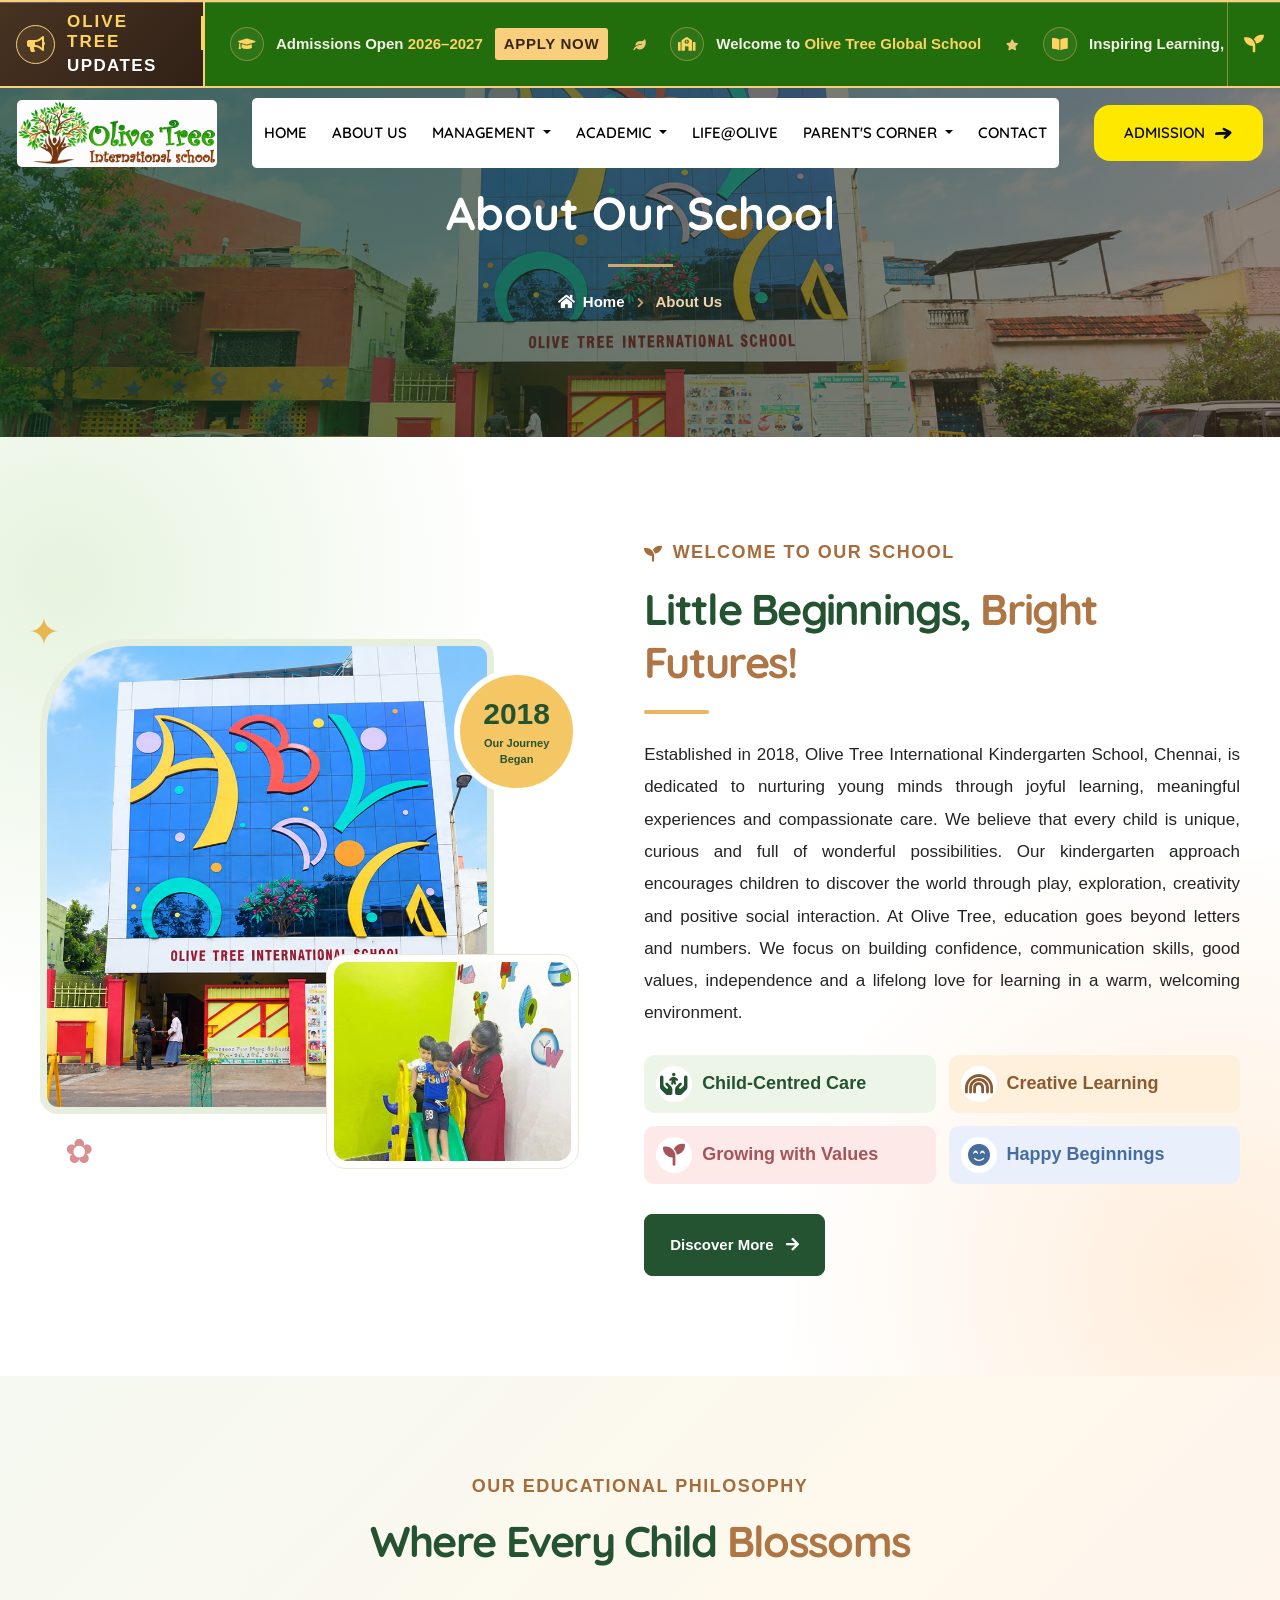
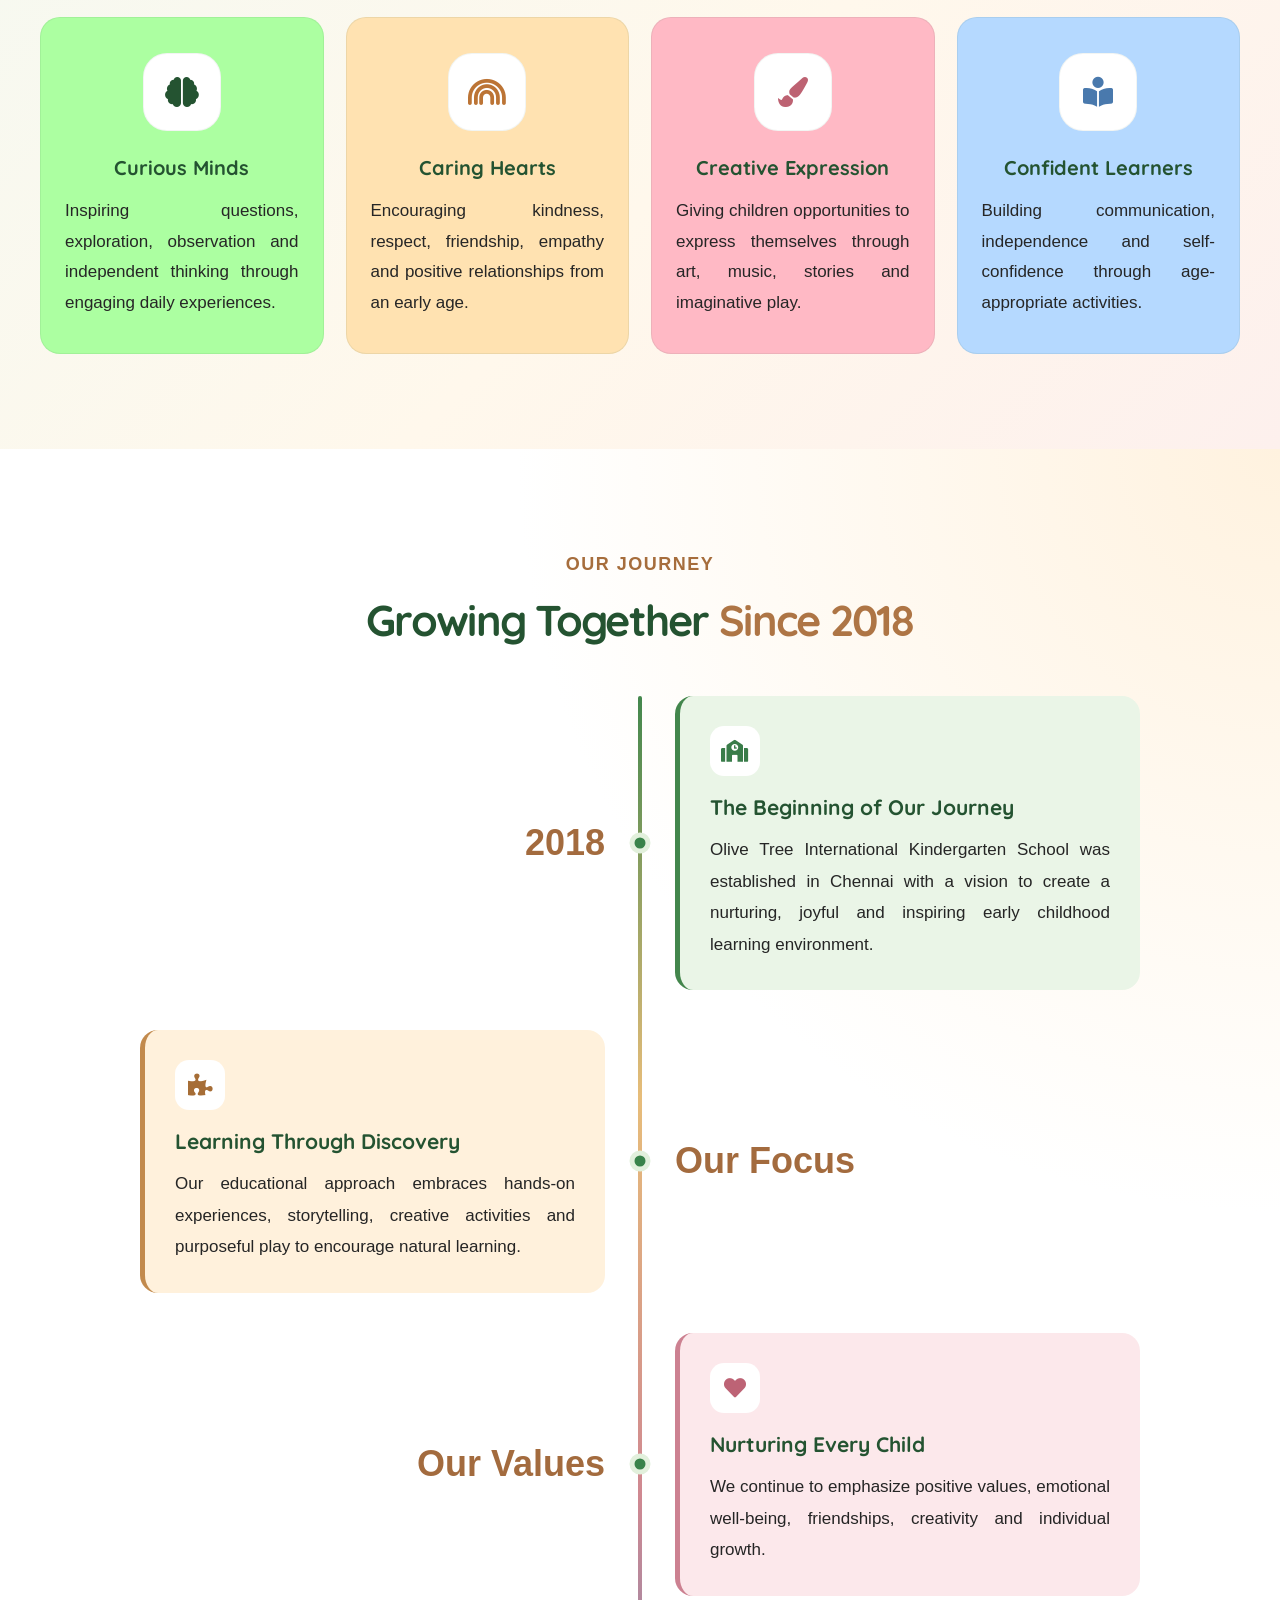
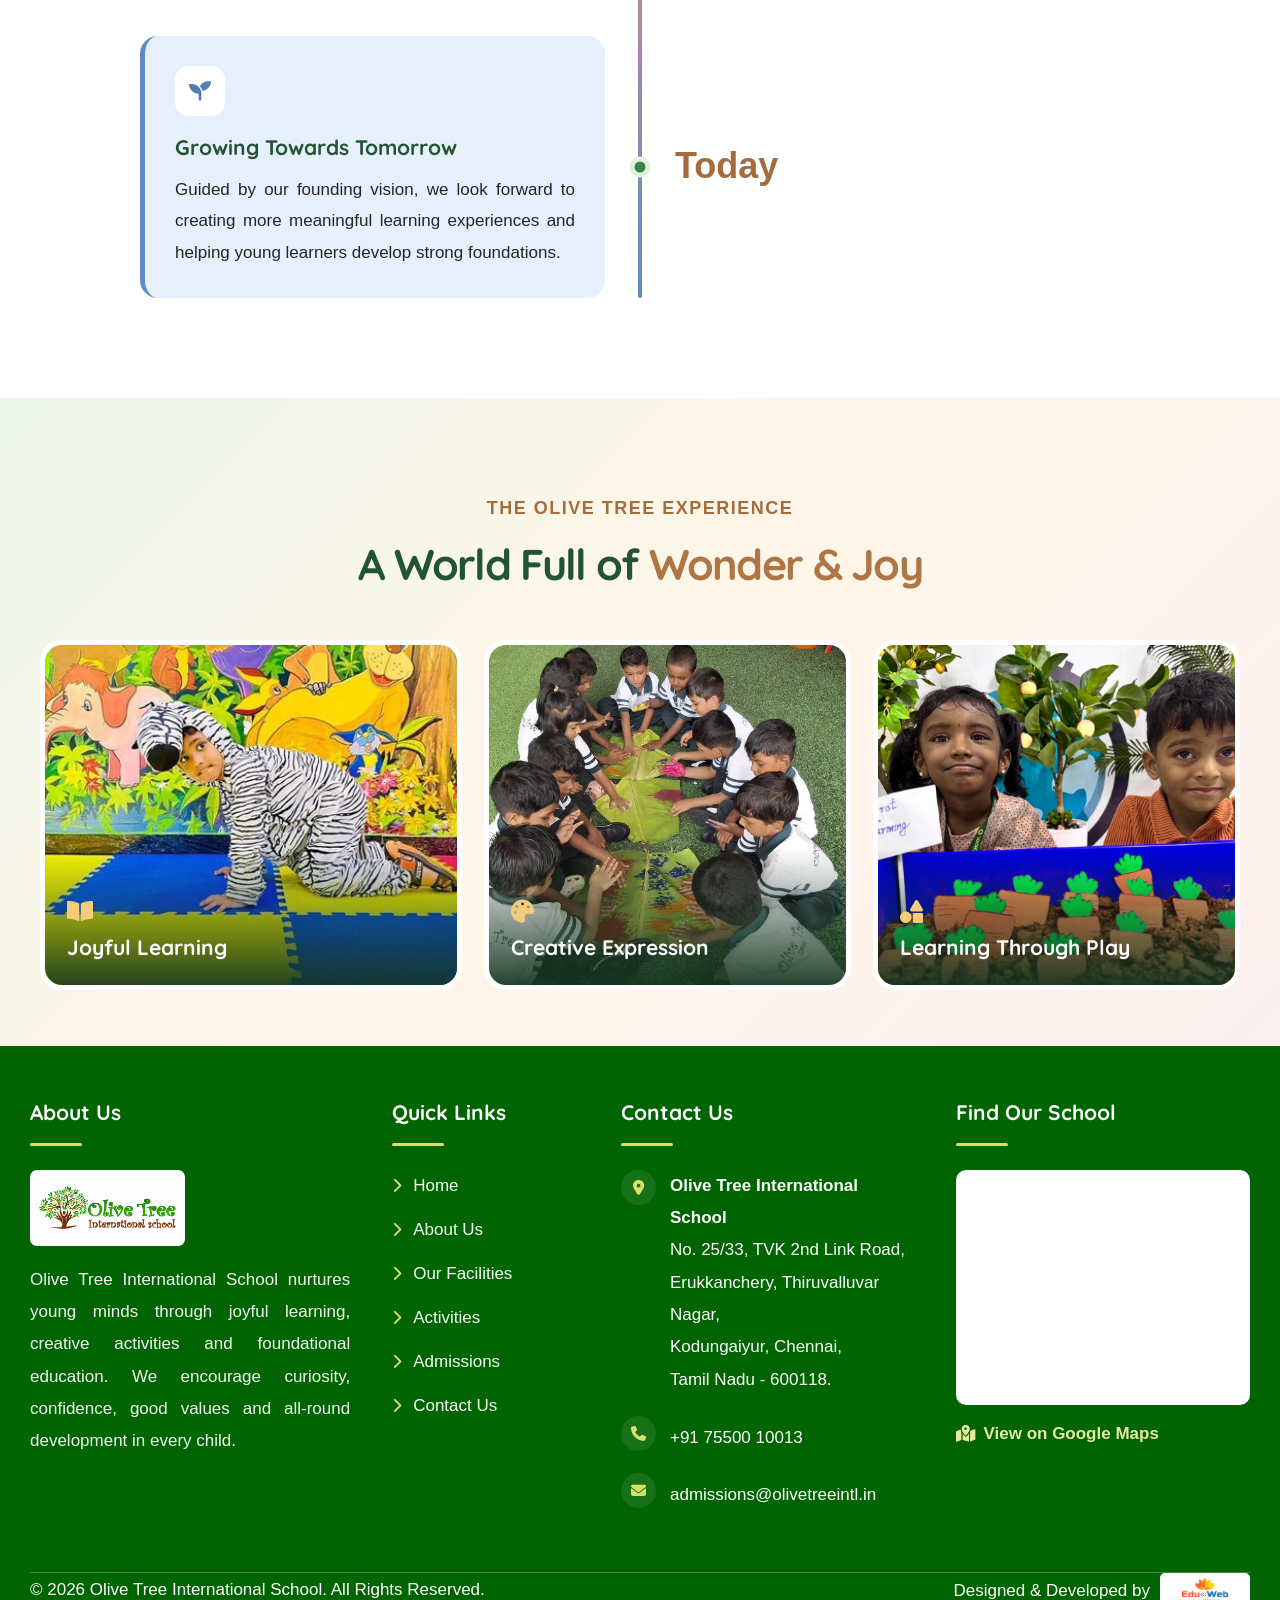
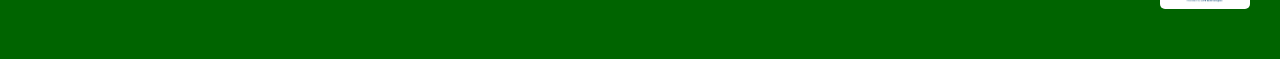
==== about.html @ f601a6ff "colors" ====
<!DOCTYPE html>
<html lang="en">
<!--<< Header Area >>-->


<head>
       <link rel="stylesheet"
      href="https://cdnjs.cloudflare.com/ajax/libs/font-awesome/6.5.2/css/all.min.css">
    <!-- ========== Meta Tags ========== -->
    <meta charset="UTF-8">
    <meta http-equiv="X-UA-Compatible" content="IE=edge">
    <meta name="viewport" content="width=device-width, initial-scale=1">
    <meta name="author" content="modinatheme">
    <meta name="description" content="OLIVE TREE INTERNATIONAL SCHOOL">
    <!-- ======== Page title ============ -->
    <title>OLIVE TREE INTERNATIONAL SCHOOL</title>
    <!--<< Favicon >>-->
    <link rel="shortcut icon" href="assets/images/gallery1/logo.jpeg">
    <!--<< Bootstrap min.css >>-->
    <link rel="stylesheet" href="assets/css/bootstrap.min.css">
    <!--<< Font Awesome.css >>-->
    <link rel="stylesheet" href="assets/css/font-awesome.css">
    <!--<< Animate.css >>-->
    <link rel="stylesheet" href="assets/css/animate.css">
    <!--<< Magnific Popup.css >>-->
    <link rel="stylesheet" href="assets/css/magnific-popup.css">
    <!--<< MeanMenu.css >>-->
    <link rel="stylesheet" href="assets/css/meanmenu.css">
    <!--<< Odometer.css >>-->
    <link rel="stylesheet" href="assets/css/odometer.css">
    <!--<< Swiper Bundle.css >>-->
    <link rel="stylesheet" href="assets/css/swiper-bundle.min.css">
    <!--<< Nice Select.css >>-->
    <link rel="stylesheet" href="assets/css/nice-select.css">
    <!--<< Icomon.css >>-->
    <link rel="stylesheet" href="assets/css/icomon.css">
    <!--<< Main.css >>-->
    <link rel="stylesheet" href="assets/css/main.css">
    <link rel="stylesheet" href="assets/css/custom.css">
      <link rel="stylesheet" href="assets/css/inner.css">
</head>

<body>

    <!-- Back To Top Start -->
    <button id="back-top" class="back-to-top">
        <i class="far fa-arrow-up"></i>
    </button>


    <!-- Offcanvas Area Start -->
    <div class="fix-area">
        <div class="offcanvas__info">
            <div class="offcanvas__wrapper">
                <div class="offcanvas__content">
                    <div class="offcanvas__top mb-5 d-flex justify-content-between align-items-center">
                        <div class="offcanvas__logo">
                            <a href="index.html">
                                <img src="assets/images/gallery1/logo.jpeg" alt="logo-img">
                            </a>
                        </div>
                        <div class="offcanvas__close">
                            <button>
                                <i class="fas fa-times"></i>
                            </button>
                        </div>
                    </div>

                    <div class="mobile-menu fix mt-3"></div>
                    <div class="social-icon d-flex align-items-center">
                        <a href="javascript:void(0)"><i class="fab fa-facebook-f"></i></a>
                        <a href="javascript:void(0)"><i class="fab fa-twitter"></i></a>
                        <a href="javascript:void(0)"><i class="fab fa-youtube"></i></a>
                        <a href="javascript:void(0)"><i class="fab fa-linkedin-in"></i></a>
                    </div>

                    <a href="contact.html" class="theme-btn">Start Learning <i class="icon-arrow-icon"></i></a>
                </div>
            </div>
        </div>
    </div>
    <div class="offcanvas__overlay"></div>



    <!-- Header Section Start -->
    <header id="header-sticky" class="header-1 header-2">

        <!-- ==========================================
     OLIVE TREE GLOBAL SCHOOL
     GRAND ANNOUNCEMENT MARQUEE
========================================== -->

        <section class="ot-grand-marquee" aria-label="School announcements">

            <!-- LEFT LABEL -->
            <div class="ot-marquee-label">

                <div class="ot-label-icon">
                    <i class="fas fa-bullhorn"></i>
                </div>

                <div class="ot-label-text">
                    <span class="ot-label-small">OLIVE TREE</span>
                    <span class="ot-label-main">UPDATES</span>
                </div>

                <div class="ot-label-decoration"></div>

            </div>

            <!-- SCROLLING ANNOUNCEMENTS -->
            <div class="ot-marquee-viewport">

                <div class="ot-marquee-track">

                    <!-- GROUP ONE -->
                    <div class="ot-marquee-group">

                        <a href="admissions.html" class="ot-marquee-item">
                            <span class="ot-marquee-icon">
                                <i class="fas fa-graduation-cap"></i>
                            </span>
                            <span class="ot-marquee-message">
                                Admissions Open
                                <strong>2026–2027</strong>
                            </span>
                            <span class="ot-marquee-badge">APPLY NOW</span>
                        </a>

                        <span class="ot-marquee-separator">
                            <i class="fas fa-leaf"></i>
                        </span>

                        <div class="ot-marquee-item">
                            <span class="ot-marquee-icon">
                                <i class="fas fa-school"></i>
                            </span>
                            <span class="ot-marquee-message">
                                Welcome to
                                <strong>Olive Tree Global School</strong>
                            </span>
                        </div>

                        <span class="ot-marquee-separator">
                            <i class="fas fa-star"></i>
                        </span>

                        <div class="ot-marquee-item">
                            <span class="ot-marquee-icon">
                                <i class="fas fa-book-open"></i>
                            </span>
                            <span class="ot-marquee-message">
                                Inspiring Learning,
                                <strong>Building Futures</strong>
                            </span>
                        </div>

                        <span class="ot-marquee-separator">
                            <i class="fas fa-leaf"></i>
                        </span>

                        <div class="ot-marquee-item">
                            <span class="ot-marquee-icon">
                                <i class="fas fa-globe-asia"></i>
                            </span>
                            <span class="ot-marquee-message">
                                <strong>Globe Ready Education</strong>
                                for Tomorrow's Leaders
                            </span>
                        </div>

                        <span class="ot-marquee-separator">
                            <i class="fas fa-star"></i>
                        </span>

                    </div>

                    <!-- GROUP TWO: DUPLICATE FOR CONTINUOUS LOOP -->
                    <div class="ot-marquee-group" aria-hidden="true">

                        <a href="admissions.html" class="ot-marquee-item" tabindex="-1">
                            <span class="ot-marquee-icon">
                                <i class="fas fa-graduation-cap"></i>
                            </span>
                            <span class="ot-marquee-message">
                                Admissions Open
                                <strong>2026–2027</strong>
                            </span>
                            <span class="ot-marquee-badge">APPLY NOW</span>
                        </a>

                        <span class="ot-marquee-separator">
                            <i class="fas fa-leaf"></i>
                        </span>

                        <div class="ot-marquee-item">
                            <span class="ot-marquee-icon">
                                <i class="fas fa-school"></i>
                            </span>
                            <span class="ot-marquee-message">
                                Welcome to
                                <strong>Olive Tree Global School</strong>
                            </span>
                        </div>

                        <span class="ot-marquee-separator">
                            <i class="fas fa-star"></i>
                        </span>

                        <div class="ot-marquee-item">
                            <span class="ot-marquee-icon">
                                <i class="fas fa-book-open"></i>
                            </span>
                            <span class="ot-marquee-message">
                                Inspiring Learning,
                                <strong>Building Futures</strong>
                            </span>
                        </div>

                        <span class="ot-marquee-separator">
                            <i class="fas fa-leaf"></i>
                        </span>

                        <div class="ot-marquee-item">
                            <span class="ot-marquee-icon">
                                <i class="fas fa-globe-asia"></i>
                            </span>
                            <span class="ot-marquee-message">
                                <strong>Globe Ready Education</strong>
                                for Tomorrow's Leaders
                            </span>
                        </div>

                        <span class="ot-marquee-separator">
                            <i class="fas fa-star"></i>
                        </span>

                    </div>

                </div>

            </div>

            <!-- RIGHT DECORATIVE END -->
            <div class="ot-marquee-end">
                <i class="fas fa-seedling"></i>
            </div>

        </section>
        <div class="container">
            <div class="header-main">
                <div class="header-left">
                    <a href="index.html" class="header-logo">
                        <img src="assets/images/gallery1/logo.jpeg" alt="img" 
                        >
                    </a>


                </div>
                <div class="mean__menu-wrapper">
                    <div class="main-menu">
                
<nav id="mobile-menu" aria-label="Main Navigation" style="background-color: 
rgb(255, 255, 255);padding:0px 12px;border-radius: 5px;">
    <ul>
        <!-- HOME -->
        <li>
            <a href="index.html">HOME</a>
        </li>

        <!-- ABOUT US -->
        <li>
            <a href="about.html">ABOUT US</a>
        </li>

        <!-- MANAGEMENT -->
        <li class="has-dropdown">
            <a href="#" class="dropdown-toggle"
               aria-expanded="false">
                MANAGEMENT
            </a>

            <ul class="submenu">
                <li>
                    <a href="chairman-message.html">
                        Chairman's Message
                    </a>
                </li>
                <li>
                    <a href="ceo.html">CEO's Message</a>
                </li>
                <li>
                    <a href="correspondent.html">
                        Correspondent's Message
                    </a>
                </li>
            </ul>
        </li>

        <!-- ACADEMIC -->
        <li class="has-dropdown">
            <a href="#" class="dropdown-toggle"
               aria-expanded="false">
                ACADEMIC
            </a>

            <ul class="submenu">
                <li>
                    <a href="lkg.html">
                        Lower Kindergarten (LKG)
                    </a>
                </li>
                <li>
                    <a href="ukg.html">
                        Upper Kindergarten (UKG)
                    </a>
                </li>
                <li>
                    <a href="teaching-methodology.html">
                        Teaching Methodology
                    </a>
                </li>
            </ul>
        </li>

        <!-- LIFE AT OLIVE -->
        <li>
            <a href="life-at-olive.html">
                LIFE@OLIVE
            </a>
        </li>

        <!-- PARENT'S CORNER -->
        <li class="has-dropdown">
            <a href="#" class="dropdown-toggle"
               aria-expanded="false">
                PARENT'S CORNER
            </a>

            <ul class="submenu">
                <li>
                    <a href="parent-guidelines.html">
                        Parent Guidelines
                    </a>
                </li>
                <li>
                    <a href="school-discipline.html">
                        School Discipline
                    </a>
                </li>
            </ul>
        </li>

        <!-- CONTACT -->
        <li>
            <a href="contact.html">CONTACT</a>
        </li>
    </ul>
</nav>

                    </div>
                </div>
                <div class="header-right d-flex justify-content-end align-items-center">

                    <a href="admission.html" class="theme-btn">ADMISSION<i class="icon-arrow-icon"></i></a>
                    <div class="header__hamburger my-auto d-xl-none">
                        <div class="sidebar__toggle">
                            <i class="fal fa-bars"></i>
                        </div>
                    </div>
                </div>
            </div>

        </div>
    </header>

    <!-- Search Start -->
    <div class="search-popup">
        <div class="search-popup__overlay search-toggler"></div>
        <div class="search-popup__content">
            <form role="search" method="get" class="search-popup__form" action="#">
                <input type="text" id="search" name="search" placeholder="Search Here...">
                <button type="submit" aria-label="search submit" class="search-btn">
                    <span><i class="far fa-search"></i></span>
                </button>
            </form>
        </div>
    </div>

    <!-- Sidebar Area Here -->
    <div id="targetElement" class="side_bar slideInRight side_bar_hidden">
        <div class="side_bar_overlay"></div>
        <button id="closeButton" class="x-mark-icon"><i class="fas fa-times"></i></button>
    </div>


<!-- Breadcrumb Section Start -->
<section class="ot-breadcrumb">
    <div class="ot-breadcrumb-container">


        <h1>About Our School</h1>

        <div class="ot-breadcrumb-line"></div>

        <nav aria-label="Breadcrumb">
            <ol class="ot-breadcrumb-links">
                <li>
                    <a href="index.html">
                        <i class="fas fa-home"></i>
                        Home
                    </a>
                </li>

                <li class="ot-breadcrumb-separator">
                    <i class="fas fa-chevron-right"></i>
                </li>

                <li aria-current="page">
                    About Us
                </li>
            </ol>
        </nav>

    </div>
</section>
<!-- Breadcrumb Section End -->




<main class="oti-about">

    <!-- ==============================
         ABOUT INTRODUCTION
    =============================== -->
    <section class="oti-intro">
        <div class="oti-container oti-intro-grid">

            <div class="oti-photo-area oti-reveal">
                <div class="oti-photo-main">
                    <img src="assets/images/management/banner1.png"
                         alt="Olive Tree Kindergarten learning environment">
                </div>

                <div class="oti-photo-small">
                    <img src="assets/images/gallery1/about2img.jpg"
                         alt="Children enjoying kindergarten activities">
                </div>

                <div class="oti-year-stamp">
                    <strong>2018</strong>
                    <span>Our Journey Began</span>
                </div>

                <span class="oti-deco oti-deco-one">✦</span>
                <span class="oti-deco oti-deco-two">✿</span>
            </div>

            <div class="oti-intro-content oti-reveal">
                <span class="oti-eyebrow">
                    <i class="fas fa-seedling"></i>
                    WELCOME TO OUR SCHOOL
                </span>

                <h2>
                    Little Beginnings,
                    <span>Bright Futures!</span>
                </h2>

                <div class="oti-mini-line"></div>

                <p>
                    Established in 2018, Olive Tree International
                    Kindergarten School, Chennai, is dedicated to
                    nurturing young minds through joyful learning,
                    meaningful experiences and compassionate care.

                    We believe that every child is unique, curious
                    and full of wonderful possibilities. Our
                    kindergarten approach encourages children to
                    discover the world through play, exploration,
                    creativity and positive social interaction.

                    At Olive Tree, education goes beyond letters
                    and numbers. We focus on building confidence,
                    communication skills, good values, independence
                    and a lifelong love for learning in a warm,
                    welcoming environment.
                </p>


<div class="oti-intro-highlights">

    <div class="oti-highlight-item">
        <i class="fa-solid fa-hands-holding-child"></i>
        <span>Child-Centred Care</span>
    </div>

    <div class="oti-highlight-item">
     <i class="fa-solid fa-rainbow"></i>
        <span>Creative Learning</span>
    </div>

    <div class="oti-highlight-item">
        <i class="fa-solid fa-seedling"></i>
        <span>Growing with Values</span>
    </div>

    <div class="oti-highlight-item">
        <i class="fa-solid fa-face-smile-beam"></i>
        <span>Happy Beginnings</span>
    </div>

</div>



                <a href="contact.html" class="oti-btn">
                    Discover More
                    <i class="fas fa-arrow-right"></i>
                </a>
            </div>

        </div>
    </section>

    <!-- ==============================
         OUR PHILOSOPHY
    =============================== -->
    <section class="oti-philosophy">
        <div class="oti-container">

            <div class="oti-section-heading oti-reveal">
                <span class="oti-eyebrow">
                    OUR EDUCATIONAL PHILOSOPHY
                </span>
                <h2>
                    Where Every Child
                    <span>Blossoms</span>
                </h2>
           
            </div>

            <div class="oti-values-grid">

                <article class="oti-value-card oti-reveal">
                    <div class="oti-value-icon">
                        <i class="fas fa-brain"></i>
                    </div>
                    <h3>Curious Minds</h3>
                    <p>
                        Inspiring questions, exploration,
                        observation and independent thinking
                        through engaging daily experiences.
                    </p>
                </article>

                <article class="oti-value-card oti-reveal">
                    <div class="oti-value-icon">
          <i class="fa-solid fa-rainbow"></i>
                    </div>
                    <h3>Caring Hearts</h3>
                    <p>
                        Encouraging kindness, respect,
                        friendship, empathy and positive
                        relationships from an early age.
                    </p>
                </article>

                <article class="oti-value-card oti-reveal">
                    <div class="oti-value-icon">
                        <i class="fas fa-paintbrush"></i>
                    </div>
                    <h3>Creative Expression</h3>
                    <p>
                        Giving children opportunities to
                        express themselves through art,
                        music, stories and imaginative play.
                    </p>
                </article>

                <article class="oti-value-card oti-reveal">
                    <div class="oti-value-icon">
                     <i class="fa-solid fa-book-open-reader"></i>
                    </div>
                    <h3>Confident Learners</h3>
                    <p>
                        Building communication, independence
                        and self-confidence through
                        age-appropriate activities.
                    </p>
                </article>

            </div>
        </div>
    </section>

    <!-- ==============================
         MILESTONE SECTION
    =============================== -->
    <section class="oti-milestones">
        <div class="oti-container">

            <div class="oti-section-heading oti-reveal">
                <span class="oti-eyebrow">
                    OUR JOURNEY
                </span>
                <h2>
                    Growing Together
                    <span>Since 2018</span>
                </h2>
      
            </div>

            <div class="oti-timeline">

                <article class="oti-timeline-item oti-reveal">
                    <div class="oti-timeline-year">2018</div>
                    <div class="oti-timeline-dot"></div>
                    <div class="oti-timeline-content">
                        <div class="oti-timeline-icon">
                            <i class="fas fa-school"></i>
                        </div>
                        <h3>The Beginning of Our Journey</h3>
                        <p>
                            Olive Tree International Kindergarten
                            School was established in Chennai
                            with a vision to create a nurturing,
                            joyful and inspiring early
                            childhood learning environment.
                        </p>
                    </div>
                </article>

                <article class="oti-timeline-item oti-reveal">
                    <div class="oti-timeline-year">
                        Our Focus
                    </div>
                    <div class="oti-timeline-dot"></div>
                    <div class="oti-timeline-content">
                        <div class="oti-timeline-icon">
                            <i class="fas fa-puzzle-piece"></i>
                        </div>
                        <h3>Learning Through Discovery</h3>
                        <p>
                            Our educational approach embraces
                            hands-on experiences, storytelling,
                            creative activities and purposeful
                            play to encourage natural learning.
                        </p>
                    </div>
                </article>

                <article class="oti-timeline-item oti-reveal">
                    <div class="oti-timeline-year">
                        Our Values
                    </div>
                    <div class="oti-timeline-dot"></div>
                    <div class="oti-timeline-content">
                        <div class="oti-timeline-icon">
                            <i class="fas fa-heart"></i>
                        </div>
                        <h3>Nurturing Every Child</h3>
                        <p>
                            We continue to emphasize positive
                            values, emotional well-being,
                            friendships, creativity and
                            individual growth.
                        </p>
                    </div>
                </article>

                <article class="oti-timeline-item oti-reveal">
                    <div class="oti-timeline-year">
                        Today
                    </div>
                    <div class="oti-timeline-dot"></div>
                    <div class="oti-timeline-content">
                        <div class="oti-timeline-icon">
                            <i class="fas fa-seedling"></i>
                        </div>
                        <h3>Growing Towards Tomorrow</h3>
                        <p>
                            Guided by our founding vision,
                            we look forward to creating more
                            meaningful learning experiences
                            and helping young learners
                            develop strong foundations.
                        </p>
                    </div>
                </article>

            </div>
        </div>
    </section>

    <!-- ==============================
         LEARNING ENVIRONMENT
    =============================== -->
    <section class="oti-environment">
        <div class="oti-container">

            <div class="oti-section-heading oti-reveal">
                <span class="oti-eyebrow">
                    THE OLIVE TREE EXPERIENCE
                </span>
                <h2>
                    A World Full of
                    <span>Wonder & Joy</span>
                </h2>
            
            </div>

            <div class="oti-gallery-grid">

                <div class="oti-gallery-item oti-gallery-large oti-reveal">
                     <img src="assets/images/gallery1/aboutimg1.jpg"
                         alt="Kindergarten classroom activities"
                         loading="lazy">
                    <div class="oti-gallery-caption">
                        <i class="fas fa-book-open"></i>
                        <h3>Joyful Learning</h3>
                    </div>
                </div>

                <div class="oti-gallery-item oti-reveal">
                    <img src="assets/images/olive/creativity.jpg"
                         alt="Creative art and craft activities"
                         loading="lazy">
                    <div class="oti-gallery-caption">
                        <i class="fas fa-palette"></i>
                        <h3>Creative Expression</h3>
                    </div>
                </div>

                <div class="oti-gallery-item oti-reveal">
                    <img src="assets/images/gallery1/aboutimg2.jpeg"
                         alt="Children learning through play"
                         loading="lazy">
                    <div class="oti-gallery-caption">
                        <i class="fas fa-shapes"></i>
                        <h3>Learning Through Play</h3>
                    </div>
                </div>

            </div>
        </div>
    </section>




</main>

<!-- SCROLL ANIMATION -->
<script>
document.addEventListener("DOMContentLoaded", function () {
    const elements = document.querySelectorAll(".oti-reveal");

    if (!("IntersectionObserver" in window)) {
        elements.forEach(el => el.classList.add("oti-visible"));
        return;
    }

    const observer = new IntersectionObserver((entries) => {
        entries.forEach(entry => {
            if (entry.isIntersecting) {
                entry.target.classList.add("oti-visible");
                observer.unobserve(entry.target);
            }
        });
    }, {
        threshold: 0.08,
        rootMargin: "0px 0px -25px 0px"
    });

    elements.forEach(el => observer.observe(el));
});
</script>



<!-- ================= MODERN FOOTER ================= -->
<footer class="ot-modern-footer" style="margin-top: -3%;">
    <div class="ot-footer-container">

        <!-- ABOUT US -->
        <div class="ot-footer-column ot-footer-about">
            <h3>About Us</h3>
            <span class="ot-footer-line"></span>

            <a href="index.html" class="ot-footer-logo">
                <img src="assets/images/gallery1/logo.jpeg"
                     alt="Olive Tree International School Logo">
            </a>

            <p>
                Olive Tree International School nurtures young minds
                through joyful learning, creative activities and
                foundational education. We encourage curiosity,
                confidence, good values and all-round development
                in every child.
            </p>
        </div>

        <!-- QUICK LINKS -->
        <div class="ot-footer-column ot-footer-links">
            <h3>Quick Links</h3>
            <span class="ot-footer-line"></span>

            <ul>
                <li><a href="index.html">Home</a></li>
                <li><a href="about.html">About Us</a></li>
                <li><a href="facilities.html">Our Facilities</a></li>
                <li><a href="activities.html">Activities</a></li>
                <li><a href="admission.html">Admissions</a></li>
                <li><a href="contact.html">Contact Us</a></li>
            </ul>
        </div>

        <!-- CONTACT DETAILS -->
        <div class="ot-footer-column ot-footer-contact">
            <h3>Contact Us</h3>
            <span class="ot-footer-line"></span>

            <div class="ot-contact-item">
                <span class="ot-contact-icon">
                    <i class="fa-solid fa-location-dot"></i>
                </span>
                <p>
                    <strong>Olive Tree International School</strong><br>
                    No. 25/33, TVK 2nd Link Road,<br>
                    Erukkanchery, Thiruvalluvar Nagar,<br>
                    Kodungaiyur, Chennai,<br>
                    Tamil Nadu - 600118.
                </p>
            </div>

            <div class="ot-contact-item">
                <span class="ot-contact-icon">
                    <i class="fa-solid fa-phone"></i>
                </span>
                <a href="tel:+917550010013">
                    +91 75500 10013
                </a>
            </div>

            <div class="ot-contact-item">
                <span class="ot-contact-icon">
                    <i class="fa-solid fa-envelope"></i>
                </span>
                <a href="mailto:admissions@olivetreeintl.in">
                   admissions@olivetreeintl.in
                </a>
            </div>
        </div>

        <!-- LOCATION MAP -->
        <div class="ot-footer-column ot-footer-map">
            <h3>Find Our School</h3>
            <span class="ot-footer-line"></span>

            <div class="ot-map-frame">
                <iframe
                    src="https://maps.google.com/maps?q=No%2025%2F33%20TVK%202nd%20Link%20Road%2C%20Kodungaiyur%2C%20Chennai%20600118&t=&z=15&ie=UTF8&iwloc=&output=embed"
                    title="Olive Tree International School Location"
                    loading="lazy"
                    referrerpolicy="no-referrer-when-downgrade"
                    allowfullscreen>
                </iframe>
            </div>

            <a class="ot-map-link"
               href="https://www.google.com/maps/search/?api=1&query=Olive+Tree+International+School+Kodungaiyur+Chennai"
               target="_blank"
               rel="noopener noreferrer">
                <i class="fa-solid fa-map-location-dot"></i>
                View on Google Maps
            </a>
        </div>

    </div>

    <!-- COPYRIGHT -->
    <div class="ot-footer-bottom">
        <p>
            © 2026 Olive Tree International School.
            All Rights Reserved.
        </p>

        <div class="ot-footer-credit">
            <span>Designed &amp; Developed by</span>
            <a href="https://eduweb.co.in/"
               target="_blank"
               rel="noopener noreferrer">
                <img src="assets/images/management/companylogo.png"
                     alt="EduWeb">
            </a>
        </div>
    </div>
</footer>

    <!--<< All JS Plugins >>-->
    <script src="assets/js/jquery-3.7.1.min.js"></script>
    <!--<< Bootstrap Js >>-->
    <script src="assets/js/bootstrap.bundle.min.js"></script>
    <!--<< Nice Select Js >>-->
    <script src="assets/js/jquery.nice-select.min.js"></script>
    <!--<< Odometer Js >>-->
    <script src="assets/js/odometer.min.js"></script>
    <!--<< Appear Js >>-->
    <script src="assets/js/jquery.appear.min.js"></script>
    <!--<< Swiper Slider Js >>-->
    <script src="assets/js/swiper-bundle.min.js"></script>
    <!--<< MeanMenu Js >>-->
    <script src="assets/js/jquery.meanmenu.min.js"></script>
    <!--<< Magnific Popup Js >>-->
    <script src="assets/js/jquery.magnific-popup.min.js"></script>
    <!--<< Wow Animation Js >>-->
    <script src="assets/js/wow.min.js"></script>
    <!--<< Gsap Animation Js >>-->
    <script src="assets/js/gsap.min.js"></script>
    <!--<< ScrollTrigger Js >>-->
    <script src="assets/js/ScrollTrigger.min.js"></script>
    <!--<< SplitText Js >>-->
    <script src="assets/js/SplitText.min.js"></script>
    <!--<< splitType Js >>-->
    <script src="assets/js/splitType.js"></script>
    <!--<< Main.js >>-->
    <script src="assets/js/main.js"></script>
</body>


</html>
---- assets/css/odometer.css ----
.odometer.odometer-auto-theme,
.odometer.odometer-theme-default {
  display: inline-block;
  vertical-align: middle;
  position: relative;
}
.odometer.odometer-auto-theme .odometer-digit,
.odometer.odometer-theme-default .odometer-digit {
  display: inline-block;
  vertical-align: middle;
  position: relative;
}
.odometer.odometer-auto-theme .odometer-digit .odometer-digit-spacer,
.odometer.odometer-theme-default .odometer-digit .odometer-digit-spacer {
  display: inline-block;
  vertical-align: middle;
  visibility: hidden;
}
.odometer.odometer-auto-theme .odometer-digit .odometer-digit-inner,
.odometer.odometer-theme-default .odometer-digit .odometer-digit-inner {
  text-align: left;
  display: block;
  position: absolute;
  top: 0;
  left: 0;
  right: 0;
  bottom: 0;
  overflow: hidden;
}
.odometer.odometer-auto-theme .odometer-digit .odometer-ribbon,
.odometer.odometer-theme-default .odometer-digit .odometer-ribbon {
  display: block;
}
.odometer.odometer-auto-theme .odometer-digit .odometer-ribbon-inner,
.odometer.odometer-theme-default .odometer-digit .odometer-ribbon-inner {
  display: block;
  -webkit-backface-visibility: hidden;
  backface-visibility: hidden;
}
.odometer.odometer-auto-theme .odometer-digit .odometer-value,
.odometer.odometer-theme-default .odometer-digit .odometer-value {
  display: block;
  -webkit-transform: translateZ(0);
  transform: translateZ(0);
}
.odometer.odometer-auto-theme
  .odometer-digit
  .odometer-value.odometer-last-value,
.odometer.odometer-theme-default
  .odometer-digit
  .odometer-value.odometer-last-value {
  position: absolute;
}
.odometer.odometer-auto-theme.odometer-animating-up .odometer-ribbon-inner,
.odometer.odometer-theme-default.odometer-animating-up .odometer-ribbon-inner {
  -webkit-transition: -webkit-transform 2s;
  -moz-transition: -moz-transform 2s;
  -ms-transition: -ms-transform 2s;
  -o-transition: -o-transform 2s;
  transition: transform 2s;
}
.odometer.odometer-auto-theme.odometer-animating-up.odometer-animating
  .odometer-ribbon-inner,
.odometer.odometer-theme-default.odometer-animating-up.odometer-animating
  .odometer-ribbon-inner {
  -webkit-transform: translateY(-100%);
  -moz-transform: translateY(-100%);
  -ms-transform: translateY(-100%);
  -o-transform: translateY(-100%);
  transform: translateY(-100%);
}
.odometer.odometer-auto-theme.odometer-animating-down .odometer-ribbon-inner,
.odometer.odometer-theme-default.odometer-animating-down
  .odometer-ribbon-inner {
  -webkit-transform: translateY(-100%);
  -moz-transform: translateY(-100%);
  -ms-transform: translateY(-100%);
  -o-transform: translateY(-100%);
  transform: translateY(-100%);
}
.odometer.odometer-auto-theme.odometer-animating-down.odometer-animating
  .odometer-ribbon-inner,
.odometer.odometer-theme-default.odometer-animating-down.odometer-animating
  .odometer-ribbon-inner {
  -webkit-transition: -webkit-transform 2s;
  -moz-transition: -moz-transform 2s;
  -ms-transition: -ms-transform 2s;
  -o-transition: -o-transform 2s;
  transition: transform 2s;
  -webkit-transform: translateY(0);
  -moz-transform: translateY(0);
  -ms-transform: translateY(0);
  -o-transform: translateY(0);
  transform: translateY(0);
}

.odometer.odometer-auto-theme .odometer-value,
.odometer.odometer-theme-default .odometer-value {
  text-align: center;
}
---- assets/css/nice-select.css ----
.nice-select {
  -webkit-tap-highlight-color: transparent;
  background-color: #fff;
  border-radius: 5px; 
  border: 1px solid  #CCCCCC;
  box-sizing: border-box;
  clear: both;
  cursor: pointer;
  display: block;
  float: left;
  color: #6E6E6E; 
  font-family:  "Plus Jakarta Sans", system-ui;
  font-size: 16px;
  font-style: normal;
  font-weight: 400;
  line-height: 26.08px;  
  height: 57px;
  line-height: 40px;
  outline: none;
  padding: 8px 10px; 
  position: relative;
  text-align: left !important;
  -webkit-transition: all 0.2s ease-in-out;
  transition: all 0.2s ease-in-out;
  -webkit-user-select: none;
     -moz-user-select: none;
      -ms-user-select: none;
          user-select: none;
  white-space: nowrap;
  width: auto; }
  .nice-select:hover {
    border-color: #6E6E6E; }
  .nice-select:active, .nice-select.open, .nice-select:focus {
    border-color: #6E6E6E; }
  .nice-select:after {
    border-bottom: 2px solid #6E6E6E;
    border-right: 2px solid #6E6E6E;
    content: '';
    display: block;
    height: 5px;
    margin-top: -4px;
    pointer-events: none;
    position: absolute;
    right: 12px;
    top: 50%;
    -webkit-transform-origin: 66% 66%;
        -ms-transform-origin: 66% 66%;
            transform-origin: 66% 66%;
    -webkit-transform: rotate(45deg);
        -ms-transform: rotate(45deg);
            transform: rotate(45deg);
    -webkit-transition: all 0.15s ease-in-out;
    transition: all 0.15s ease-in-out;
    width: 5px; }
  .nice-select.open:after {
    -webkit-transform: rotate(-135deg);
        -ms-transform: rotate(-135deg);
            transform: rotate(-135deg); }
  .nice-select.open .list {
    opacity: 1;
    pointer-events: auto;
    -webkit-transform: scale(1) translateY(0);
        -ms-transform: scale(1) translateY(0);
            transform: scale(1) translateY(0); }
  .nice-select.disabled {
    border-color: #6E6E6E;
    color: #6E6E6E;
    pointer-events: none; }
    .nice-select.disabled:after {
      border-color: #6E6E6E; }
  .nice-select.wide {
    width: 100%; }
    .nice-select.wide .list {
      left: 0 !important;
      right: 0 !important; }
  .nice-select.right {
    float: right; }
    .nice-select.right .list {
      left: auto;
      right: 0; }
  .nice-select.small {
    font-size: 12px;
    height: 36px;
    line-height: 34px; }
    .nice-select.small:after {
      height: 4px;
      width: 4px; }
    .nice-select.small .option {
      line-height: 34px;
      min-height: 34px; }
  .nice-select .list {
    background-color: #fff;
    border-radius: 5px;
    box-shadow: 0 0 0 1px rgba(68, 68, 68, 0.11);
    box-sizing: border-box;
    margin-top: 4px;
    opacity: 0;
    overflow: hidden;
    padding: 0;
    pointer-events: none;
    position: absolute;
    top: 100%;
    left: 0;
    -webkit-transform-origin: 50% 0;
        -ms-transform-origin: 50% 0;
            transform-origin: 50% 0;
    -webkit-transform: scale(0.75) translateY(-21px);
        -ms-transform: scale(0.75) translateY(-21px);
            transform: scale(0.75) translateY(-21px);
    -webkit-transition: all 0.2s cubic-bezier(0.5, 0, 0, 1.25), opacity 0.15s ease-out;
    transition: all 0.2s cubic-bezier(0.5, 0, 0, 1.25), opacity 0.15s ease-out;
    z-index: 9; }
    .nice-select .list:hover .option:not(:hover) {
      background-color: transparent !important; }
  .nice-select .option {
    cursor: pointer;
    font-weight: 400;
    line-height: 40px;
    list-style: none;
    min-height: 40px;
    outline: none;
    padding-left: 18px;
    padding-right: 29px;
    text-align: left;
    -webkit-transition: all 0.2s;
    transition: all 0.2s; }
    .nice-select .option:hover, .nice-select .option.focus, .nice-select .option.selected.focus {
      background-color: #f6f6f6; }
    .nice-select .option.selected {
      font-weight: bold; }
    .nice-select .option.disabled {
      background-color: transparent;
      color: #999;
      cursor: default; }

.no-csspointerevents .nice-select .list {
  display: none; }

.no-csspointerevents .nice-select.open .list {
  display: block; }
---- assets/css/icomon.css ----
@font-face {
  font-family: 'icomoon';
  src:  url('../fonts/icomoondf37.eot?b71sq0');
  src:  url('../fonts/icomoondf37.eot?b71sq0#iefix') format('embedded-opentype'),
    url('../fonts/icomoondf37.ttf?b71sq0') format('truetype'),
    url('../fonts/icomoondf37.woff?b71sq0') format('woff'),
    url('../fonts/icomoondf37.svg?b71sq0#icomoon') format('svg');
  font-weight: normal;
  font-style: normal;
  font-display: block;
}


[class^="icon-"], [class*=" icon-"] {
  /* use !important to prevent issues with browser extensions that change fonts */
  font-family: 'icomoon' !important;
  speak: never;
  font-style: normal;
  font-weight: normal;
  font-variant: normal;
  text-transform: none;
  line-height: 1;

  /* Better Font Rendering =========== */
  -webkit-font-smoothing: antialiased;
  -moz-osx-font-smoothing: grayscale;
}

.icon-arrow-icon:before {
  content: "\e900";
}
---- assets/css/main.css ----
/*
Theme Name: Kidza
Author: ModinaTheme
Author URI: https://themeforest.net/user/modinatheme/
Description: Kindergarten & School HTML5 Template
Version: 1.0.0
*/
/*CSS Table Of Content Ends Here*/
@import url("https://fonts.googleapis.com/css2?family=Quicksand:wght@300..700&amp;display=swap");
@import url("https://fonts.cdnfonts.com/css/source-sans-pro");
@import url("https://fonts.googleapis.com/css2?family=Love+Ya+Like+A+Sister&amp;display=swap");
:root {
  --body: #fff;
  --black: #000;
  --white: #fff;
  --theme-color:rgb(112, 14, 14);
  --theme-color-2:rgb(112, 14, 14);
  --header:#070713;
  --text:#000000;
  --border:#E6EFFF;
  --ratting:#F8BC26;
  --bg:rgb(30, 112, 14);
  --bg-2:#F7FAE2;
  --bg-3:#000000;
  ---box-shadow: 0px 4px 25px rgba(0, 0, 0, 0.06);
}

.theme-btn {
  font-size: 15px;
  font-weight: 600;
  position: relative;
  z-index: 1;
  overflow: hidden;
  border-radius: 16px;
  background-color: #FFE800;
  font-family: "Quicksand", sans-serif;
  text-transform: capitalize;
  padding: 0 30px;
  color: black;
  display: inline-block;
  height: 56px;
  line-height: 56px;
  vertical-align: middle;
  border: none;
  outline: none !important;
  transition: all 0.4s ease-in-out;
}
@media (max-width: 575px) {
  .theme-btn {
    font-size: 14px;
  }
}
.theme-btn i {
  margin-left: 10px;
  font-size: 11px;
}
.theme-btn::before {
  content: "";
  height: 0px;
  width: 0px;
  background-color: var(--header);
  border-radius: 50%;
  position: absolute;
  top: 50%;
  left: 50%;
  transition: all 0.5s ease-in-out;
  z-index: -1;
}
.theme-btn:hover {
  color: var(--white);
}
.theme-btn:hover::before {
  height: 400px;
  width: 200%;
  top: -70%;
  left: -46%;
}

/*--- theme two ---*/
.theme-two {
  border: 1px solid var(--theme-color-2);
  color: var(--theme-color-2);
  background-color: transparent;
}
.theme-two::before {
  background-color: var(--theme-color-2);
}
.theme-two:hover::before {
  border: 1px solid transparent;
}

.border-btn {
  font-size: 15px;
  font-weight: 700;
  color: var(--theme-color-2);
  text-transform: capitalize;
  display: inline-block;
  font-family: "Quicksand", sans-serif;
  border: 1px solid var(--theme-color-2);
  padding: 0 30px;
  display: inline-block;
  height: 56px;
  line-height: 56px;
  border-radius: 16px;
  transition: all 0.4s ease-in-out;
}
.border-btn:hover {
  color: var(--white);
  background-color: var(--theme-color-2);
  border-bottom: 1px solid transparent;
}
.border-btn.active {
  color: var(--white);
  background-color: var(--theme-color-2);
  border-bottom: 1px solid transparent;
}
.border-btn i {
  margin-left: 10px;
  font-size: 12px;
}

.btn-style-2 {
  color: var(--white);
  background-color: var(--theme-color-2) !important;
  border-bottom: 1px solid transparent;
}

/* --------------------------------------------
    Template Default Fonts & Fonts Styles
 ---------------------------------------------- */
body {
  font-family: "Source Sans Pro", sans-serif;
  font-size: 18px;
  font-weight: normal;
  line-height: 30px;
  color: var(--text);
  background-color: var(--white);
  padding: 0;
  margin: 0;
  overflow-x: hidden;
  font-weight: 400;
}
@media (max-width: 1199px) {
  body {
    font-size: 16px;
  }
}
@media (max-width: 470px) {
  body {
    font-size: 15px;
  }
}

ul {
  padding: 0;
  margin: 0;
  list-style: none;
}

button {
  border: none;
  background-color: transparent;
  padding: 0;
}

input:focus {
  color: var(--white);
  outline: none;
}

input {
  color: var(--white);
}

h1,
h2,
h3,
h4,
h5,
h6 {
  font-family: "Quicksand", sans-serif;
  margin: 0px;
  padding: 0;
  color: var(--header);
  font-weight: 400;
  transition: all 0.4s ease-in-out;
}

h1 {
  font-size: 76px;
  font-weight: 700;
  line-height: 112%;
}
@media (max-width: 1399px) {
  h1 {
    font-size: 60px;
  }
}
@media (max-width: 1199px) {
  h1 {
    font-size: 54px;
  }
}
@media (max-width: 991px) {
  h1 {
    font-size: 58px;
  }
}
@media (max-width: 767px) {
  h1 {
    font-size: 50px;
  }
}
@media (max-width: 575px) {
  h1 {
    font-size: 40px;
  }
}
@media (max-width: 470px) {
  h1 {
    font-size: 32px;
  }
}

h2 {
  font-size: 44px;
  font-weight: 700;
  line-height: 141%;
  letter-spacing: -0.04em;
}
@media (max-width: 1199px) {
  h2 {
    font-size: 40px;
  }
}
@media (max-width: 470px) {
  h2 {
    font-size: 32px;
  }
}

h3 {
  font-size: 22px;
  font-weight: 700;
  line-height: 155%;
}
@media (max-width: 991px) {
  h3 {
    font-size: 20px;
  }
}

h4 {
  font-size: 18px;
  font-weight: 700;
  line-height: 150%;
}

h5 {
  font-size: 20px;
  font-weight: 500;
  line-height: 160%;
}

h6 {
  font-size: 14px;
  font-weight: 600;
}

a {
  text-decoration: none;
  outline: none !important;
  cursor: pointer;
  color: var(--header);
  display: inline-block;
  transition: all 0.4s ease-in-out;
}

p {
  margin: 0px;
  transition: all 0.4s ease-in-out;
}

.preloader {
  align-items: center;
  cursor: default;
  display: flex;
  height: 100%;
  justify-content: center;
  position: fixed;
  left: 0;
  top: 0;
  width: 100%;
  z-index: 9999999;
}
.preloader .animation-preloader {
  z-index: 1000;
}
.preloader .animation-preloader .spinner {
  animation: spinner 1s infinite linear;
  border-radius: 50%;
  border: 3px solid rgba(0, 0, 0, 0.2);
  border-top-color: var(--theme-color-2);
  height: 9em;
  margin: 0 auto 3.5em auto;
  width: 9em;
}
@media (max-width: 767px) {
  .preloader .animation-preloader .spinner {
    width: 7.5em;
    height: 7.5em;
    margin: 0 auto 1.5em auto;
  }
}
.preloader .animation-preloader .txt-loading {
  font: bold 5em "Quicksand", sans-serif, "Source Sans Pro", sans-serif;
  text-align: center;
  user-select: none;
}
@media (max-width: 767px) {
  .preloader .animation-preloader .txt-loading {
    font-size: 2.5em;
  }
}
.preloader .animation-preloader .txt-loading .letters-loading {
  color: var(--theme-color-2);
  position: relative;
}
.preloader .animation-preloader .txt-loading .letters-loading:nth-child(2):before {
  animation-delay: 0.2s;
}
.preloader .animation-preloader .txt-loading .letters-loading:nth-child(3):before {
  animation-delay: 0.4s;
}
.preloader .animation-preloader .txt-loading .letters-loading:nth-child(4):before {
  animation-delay: 0.6s;
}
.preloader .animation-preloader .txt-loading .letters-loading:nth-child(5):before {
  animation-delay: 0.8s;
}
.preloader .animation-preloader .txt-loading .letters-loading:nth-child(6):before {
  animation-delay: 1s;
}
.preloader .animation-preloader .txt-loading .letters-loading:nth-child(7):before {
  animation-delay: 1.2s;
}
.preloader .animation-preloader .txt-loading .letters-loading:nth-child(8):before {
  animation-delay: 1.4s;
}
.preloader .animation-preloader .txt-loading .letters-loading::before {
  animation: letters-loading 4s infinite;
  color: var(--header);
  content: attr(data-text-preloader);
  left: 0;
  opacity: 0;
  font-family: "Quicksand", sans-serif;
  position: absolute;
  top: -3px;
  transform: rotateY(-90deg);
}
.preloader p {
  font-size: 15px;
  font-weight: 600;
  text-transform: uppercase;
  letter-spacing: 8px;
  color: var(--theme-color-2);
}
.preloader .loader {
  position: fixed;
  top: 0;
  left: 0;
  width: 100%;
  height: 100%;
  font-size: 0;
  z-index: 1;
  pointer-events: none;
}
.preloader .loader .row {
  height: 100%;
}
.preloader .loader .loader-section {
  padding: 0px;
}
.preloader .loader .loader-section .bg {
  background-color: var(--white);
  height: 100%;
  left: 0;
  width: 100%;
  transition: all 800ms cubic-bezier(0.77, 0, 0.175, 1);
}
.preloader.loaded .animation-preloader {
  opacity: 0;
  transition: 0.3s ease-out;
}
.preloader.loaded .loader-section .bg {
  width: 0;
  transition: 0.7s 0.3s allcubic-bezier(0.1, 0.1, 0.1, 1);
}

.back-to-top {
  border-radius: 10px;
  background-color: var(--theme-color-2);
  width: 50px;
  height: 50px;
  line-height: 50px;
  color: var(--white);
  font-size: 18px;
  position: fixed;
  display: inline-block;
  z-index: 999;
  right: 30px;
  bottom: 30px;
  transition: all 0.4s ease-in-out;
  opacity: 0;
  visibility: hidden;
  transform: translateY(20px);
}
.back-to-top:hover {
  background-color: var(--header);
  color: var(--white);
}
.back-to-top.show {
  opacity: 1;
  visibility: visible;
  transform: translate(0);
}

.cursor-outer {
  -webkit-margin-start: -12px;
  margin-inline-start: -12px;
  margin-top: -12px;
  width: 30px;
  height: 30px;
  border: 1px solid var(--theme-color-2);
  background-color: var(--theme-color-2);
  -webkit-box-sizing: border-box;
  box-sizing: border-box;
  z-index: 10000000;
  opacity: 0.34;
  -webkit-transition: all 0.4s ease-out 0s;
  transition: all 0.4s ease-out 0s;
}

.cursor-outer.cursor-hover {
  opacity: 0.14;
}

.cursor-outer.cursor-big {
  opacity: 0;
}

.mouseCursor {
  position: fixed;
  top: 0;
  inset-inline-start: 0;
  inset-inline-end: 0;
  bottom: 0;
  pointer-events: none;
  border-radius: 50%;
  -webkit-transform: translateZ(0);
  transform: translateZ(0);
  visibility: hidden;
  text-align: center;
}

.mouseCursor.cursor-big {
  width: 20px;
  height: 20px;
  -webkit-margin-start: -12px;
  margin-inline-start: -12px;
  margin-top: -12px;
}

.cursor-inner {
  -webkit-margin-start: -3px;
  margin-inline-start: -3px;
  margin-top: -3px;
  width: 10px;
  height: 10px;
  z-index: 10000001;
  background-color: var(--theme-color-2);
  opacity: 1;
  -webkit-transition: all 0.24s ease-out 0s;
  transition: all 0.24s ease-out 0s;
}
.cursor-inner span {
  color: var(--text);
  line-height: 60px;
  opacity: 0;
  text-transform: uppercase;
  letter-spacing: 1px;
  font-size: 12px;
}

.cursor-inner.cursor-big span {
  opacity: 1;
}

.cursor-inner.cursor-hover {
  -webkit-margin-start: -10px;
  margin-inline-start: -10px;
  margin-top: -10px;
  width: 30px;
  height: 30px;
  background-color: var(--theme-color-2);
  border: 1px solid #686363;
  opacity: 0;
}

.search-popup {
  position: fixed;
  width: 100%;
  height: 100%;
  top: 0;
  left: 0;
  z-index: -2;
  -webkit-transition: all 1s ease;
  -khtml-transition: all 1s ease;
  -moz-transition: all 1s ease;
  -ms-transition: all 1s ease;
  -o-transition: all 1s ease;
  transition: all 1s ease;
}

.search-popup__overlay {
  position: fixed;
  width: 224vw;
  height: 224vw;
  top: calc(90px - 112vw);
  right: calc(50% - 112vw);
  z-index: 3;
  display: block;
  -webkit-border-radius: 50%;
  -khtml-border-radius: 50%;
  -moz-border-radius: 50%;
  -ms-border-radius: 50%;
  -o-border-radius: 50%;
  border-radius: 50%;
  -webkit-transform: scale(0);
  -khtml-transform: scale(0);
  -moz-transform: scale(0);
  -ms-transform: scale(0);
  -o-transform: scale(0);
  transform: scale(0);
  -webkit-transform-origin: center;
  transform-origin: center;
  -webkit-transition: transform 0.8s ease-in-out;
  -khtml-transition: transform 0.8s ease-in-out;
  -moz-transition: transform 0.8s ease-in-out;
  -ms-transition: transform 0.8s ease-in-out;
  -o-transition: transform 0.8s ease-in-out;
  transition: transform 0.8s ease-in-out;
  transition-delay: 0s;
  transition-delay: 0.3s;
  -webkit-transition-delay: 0.3s;
  background-color: #000000;
  opacity: 0.7;
  cursor: url(../img/close.png), auto;
}

@media (max-width: 767px) {
  .search-popup__overlay {
    position: absolute;
    top: 0;
    left: 0;
    right: 0;
    bottom: 0;
    transform: none;
    width: 100%;
    height: 100%;
    border-radius: 0;
    transform: translateY(-110%);
  }
}
.search-popup__content {
  position: fixed;
  width: 0;
  max-width: 560px;
  padding: 30px 15px;
  left: 50%;
  top: 50%;
  opacity: 0;
  z-index: 3;
  -webkit-transform: translate(-50%, -50%);
  -khtml-transform: translate(-50%, -50%);
  -moz-transform: translate(-50%, -50%);
  -ms-transform: translate(-50%, -50%);
  -o-transform: translate(-50%, -50%);
  transform: translate(-50%, -50%);
  -webkit-transition: opacity 0.5s 0s, width 0.8s 0.8s cubic-bezier(0.225, 0.01, 0.475, 1.01), transform 0.2s 0s;
  -khtml-transition: opacity 0.5s 0s, width 0.8s 0.8s cubic-bezier(0.225, 0.01, 0.475, 1.01), transform 0.2s 0s;
  -moz-transition: opacity 0.5s 0s, width 0.8s 0.8s cubic-bezier(0.225, 0.01, 0.475, 1.01), transform 0.2s 0s;
  -ms-transition: opacity 0.5s 0s, width 0.8s 0.8s cubic-bezier(0.225, 0.01, 0.475, 1.01), transform 0.2s 0s;
  -o-transition: opacity 0.5s 0s, width 0.8s 0.8s cubic-bezier(0.225, 0.01, 0.475, 1.01), transform 0.2s 0s;
  transition: opacity 0.5s 0s, width 0.8s 0.8s cubic-bezier(0.225, 0.01, 0.475, 1.01), transform 0.2s 0s;
  transition-delay: 0s, 0.8s, 0s;
  transition-delay: 0s, 0.4s, 0s;
  transition-delay: 0.2s;
  -webkit-transition-delay: 0.2s;
}

.search-popup__form {
  position: relative;
}

.search-popup__form input[type=search],
.search-popup__form input[type=text] {
  width: 100%;
  height: 66px;
  border: none;
  outline: none;
  padding-left: 20px;
  background-color: var(--white);
  font-size: 16px;
  font-weight: 400;
  color: var(--text);
  transition: all 500ms ease;
  border-radius: 6px;
}

.search-popup__form input[type=search]:focus,
.search-popup__form input[type=text]:focus {
  color: var(--header);
}

.search-popup__form .search-btn {
  padding: 0;
  width: 66px;
  height: 66px;
  display: flex;
  justify-content: center;
  align-items: center;
  position: absolute;
  top: 0;
  right: -1px;
  border-radius: 6px;
  font-size: 20px;
  border-top-left-radius: 0;
  border-bottom-left-radius: 0;
  color: var(--white);
  background-color: var(--theme-color-2);
  transition: all 0.4s ease-in-out;
}
.search-popup__form .search-btn:hover {
  background-color: var(--header);
}

.search-popup__form .eolexi-btn svg {
  width: 1em;
  height: 1em;
  fill: currentColor;
}

.search-popup.active {
  z-index: 999999;
}

.search-popup.active .search-popup__overlay {
  top: auto;
  bottom: calc(90px - 112vw);
  -webkit-transform: scale(1);
  -khtml-transform: scale(1);
  -moz-transform: scale(1);
  -ms-transform: scale(1);
  -o-transform: scale(1);
  transform: scale(1);
  transition-delay: 0s;
  -webkit-transition-delay: 0s;
  opacity: 0.7;
  -webkit-transition: transform 1.6s cubic-bezier(0.4, 0, 0, 1);
  -khtml-transition: transform 1.6s cubic-bezier(0.4, 0, 0, 1);
  -moz-transition: transform 1.6s cubic-bezier(0.4, 0, 0, 1);
  -ms-transition: transform 1.6s cubic-bezier(0.4, 0, 0, 1);
  -o-transition: transform 1.6s cubic-bezier(0.4, 0, 0, 1);
  transition: transform 1.6s cubic-bezier(0.4, 0, 0, 1);
}

@media (max-width: 767px) {
  .search-popup.active .search-popup__overlay {
    position: absolute;
    top: 0;
    left: 0;
    right: 0;
    bottom: 0;
    transform: none;
    width: 100%;
    height: 100%;
    border-radius: 0;
    transform: translateY(0%);
  }
}
.search-popup.active .search-popup__content {
  width: 100%;
  opacity: 1;
  transition-delay: 0.7s;
  -webkit-transition-delay: 0.7s;
}

.section-title {
  position: relative;
  z-index: 99;
  margin-bottom: 30px;
}
@media (max-width: 767px) {
  .section-title {
    text-align: center;
    margin-bottom: 0;
  }
}
.section-title .sub-title {
  font-size: 16px;
  font-weight: 600;
  color: var(--white);
  background-color: var(--theme-color);
  display: inline-block;
  height: 35px;
  line-height: 35px;
  padding: 0 20px;
  border-radius: 100px;
  margin-bottom: 15px;
  font-family: "Quicksand", sans-serif;
  text-transform: capitalize;
  display: inline-block;
}
.section-title h2 span {
  position: relative;
}
.section-title h2 span::before {
  position: absolute;
  bottom: -13px;
  left: -15px;
  right: 0;
  content: "";
  width: 100%;
  height: 20px;
  background-repeat: no-repeat;
  background-image: url(../img/line.png);
  background-position: center;
}
@media (max-width: 1199px) {
  .section-title h2 span::before {
    display: none;
  }
}

.section-title-area {
  display: flex;
  align-items: center;
  justify-content: space-between;
  margin-bottom: 30px;
}
@media (max-width: 991px) {
  .section-title-area {
    flex-wrap: wrap;
    gap: 30px;
    margin-bottom: 0;
    justify-content: center;
  }
}
@media (max-width: 767px) {
  .section-title-area .theme-btn {
    display: none;
  }
  .section-title-area .array-button {
    display: none;
  }
}
.section-title-area .section-title {
  margin-bottom: 0;
}

.center {
  text-align: center;
  margin: 0 auto;
}

.section-bg {
  background-color: var(--bg) !important;
}

.section-bg-2 {
  background-color: var(--bg-2) !important;
}

.footer-bg {
  background-color: #2F304C;
}

.section-padding {
  padding: 50px 0;
}
@media (max-width: 1199px) {
  .section-padding {
    padding: 50px 0;
  }
}
@media (max-width: 991px) {
  .section-padding {
    padding: 50px 0;
  }
}

.body-bg-4 {
  background-color: #040A3D;
}

.link-btn {
  color: var(--theme-color-2);
  margin-top: 25px;
  display: inline-block;
  font-weight: 800;
  font-size: 16px;
  font-family: "Quicksand", sans-serif;
  transition: all 0.4s ease-in-out;
}
.link-btn i {
  margin-left: 5px;
  transform: rotate(-45deg);
  font-size: 10px;
}
.link-btn:hover {
  color: var(--header);
}

@keyframes width {
  0% {
    width: 0%;
  }
  100% {
    width: 100%;
  }
}
@-webkit-keyframes width {
  0% {
    width: 0%;
  }
  100% {
    width: 100%;
  }
}
@keyframes arryUpDown {
  0% {
    transform: translateY(-10px);
  }
  100% {
    transform: translateY(10px);
  }
}
.animation__arryUpDown {
  animation: arryUpDown 2s ease infinite alternate;
}

@keyframes arryLeftRight {
  0% {
    transform: translateX(-10px);
  }
  100% {
    transform: translateX(10px);
  }
}
.animation__arryLeftRight {
  animation: arryLeftRight 2s ease infinite alternate;
}

@keyframes shine {
  from {
    -webkit-mask-position: 150%;
  }
  to {
    -webkit-mask-position: -50%;
  }
}
@keyframes cir36 {
  100% {
    transform: rotate(360deg);
  }
}
@keyframes width {
  0% {
    width: 0%;
  }
  100% {
    width: 100%;
  }
}
@-webkit-keyframes width {
  0% {
    width: 0%;
  }
  100% {
    width: 100%;
  }
}
@keyframes bounce-x {
  0% {
    -webkit-transform: translateX(0);
    transform: translateX(0);
  }
  50% {
    -webkit-transform: translateX(30px);
    transform: translateX(30px);
  }
  100% {
    -webkit-transform: translateX(0);
    transform: translateX(0);
  }
}
.bounce-x {
  -webkit-animation: bounce-x 7s infinite linear;
  animation: bounce-x 7s infinite linear;
}

.GlidingArrow {
  -webkit-animation: slide 5s linear infinite;
  animation: slide 5s linear infinite;
}

.delay1 {
  -webkit-animation-delay: 2s;
  animation-delay: 2s;
}

.delay2 {
  -webkit-animation-delay: 3s;
  animation-delay: 3s;
}

.delay3 {
  -webkit-animation-delay: 4s;
  animation-delay: 4s;
}

.delay4 {
  -webkit-animation-delay: 5s;
  animation-delay: 5s;
}

.delay5 {
  -webkit-animation-delay: 6s;
  animation-delay: 6s;
}

/* Defining animation Keyframes */
@-webkit-keyframes slide {
  0% {
    opacity: 0;
    transform: translateX(-150);
  }
  20% {
    opacity: 1;
    transform: translateX(-90);
  }
  80% {
    opacity: 1;
    transform: translateX(90);
  }
  100% {
    opacity: 0;
    transform: translateX(150);
  }
}
@keyframes slide {
  0% {
    opacity: 0;
    transform: translateX(-150);
  }
  20% {
    opacity: 1;
    transform: translateX(-90);
  }
  80% {
    opacity: 1;
    transform: translateX(90);
  }
  100% {
    opacity: 0;
    transform: translateX(150);
  }
}
/*img-animation**********************/
.img-custom-anim-left {
  animation: img-anim-left 1.3s forwards cubic-bezier(0.645, 0.045, 0.355, 1) 0.4s;
  opacity: 0;
}

@keyframes img-anim-left {
  0% {
    transform: translateX(-5%);
    clip-path: inset(0 100% 0 0);
    opacity: 0;
  }
  100% {
    transform: translateX(0);
    clip-path: inset(0 0 0 0);
    opacity: 1;
  }
}
.img-custom-anim-right {
  animation: img-anim-right 1.3s forwards cubic-bezier(0.645, 0.045, 0.355, 1) 0.4s;
  opacity: 0;
}

@keyframes img-anim-right {
  0% {
    transform: translateX(5%);
    clip-path: inset(0 0 0 100%);
    opacity: 0;
  }
  100% {
    transform: translateX(0);
    clip-path: inset(0 0 0 0);
    opacity: 1;
  }
}
.img-custom-anim-left {
  animation: img-anim-left 1.3s forwards cubic-bezier(0.645, 0.045, 0.355, 1) 0.4s;
  opacity: 0;
}

@keyframes img-anim-left {
  0% {
    transform: translateX(-5%);
    clip-path: inset(0 100% 0 0);
    opacity: 0;
  }
  100% {
    transform: translateX(0);
    clip-path: inset(0 0 0 0);
    opacity: 1;
  }
}
.img-custom-anim-top {
  animation: img-anim-top 1.3s forwards cubic-bezier(0.645, 0.045, 0.355, 1);
  opacity: 0;
}

@keyframes img-anim-top {
  0% {
    transform: translateY(-5%);
    clip-path: inset(0 0 100% 0);
    opacity: 0;
  }
  100% {
    transform: translateY(0);
    clip-path: inset(0 0 0 0);
    opacity: 1;
  }
}
.img-custom-anim-bottom {
  animation: img-anim-bottom 1.3s forwards cubic-bezier(0.645, 0.045, 0.355, 1);
  opacity: 0;
}

@keyframes img-anim-bottom {
  0% {
    transform: translateY(5%);
    clip-path: inset(100% 0 0 0);
    opacity: 0;
  }
  100% {
    transform: translateY(0);
    clip-path: inset(0 0 0 0);
    opacity: 1;
  }
}
@-webkit-keyframes rippleOne {
  70% {
    -webkit-box-shadow: 0 0 0 40px rgba(244, 68, 56, 0);
    box-shadow: 0 0 0 40px rgba(244, 68, 56, 0);
  }
  100% {
    -webkit-box-shadow: 0 0 0 0 rgba(244, 68, 56, 0);
    box-shadow: 0 0 0 0 rgba(244, 68, 56, 0);
  }
}
@keyframes rippleOne {
  70% {
    -webkit-box-shadow: 0 0 0 40px rgba(244, 68, 56, 0);
    box-shadow: 0 0 0 40px rgba(244, 68, 56, 0);
  }
  100% {
    -webkit-box-shadow: 0 0 0 0 rgba(244, 68, 56, 0);
    box-shadow: 0 0 0 0 rgba(244, 68, 56, 0);
  }
}
@keyframes cir36 {
  100% {
    transform: rotate(360deg);
  }
}
@keyframes rounded {
  50% {
    transform: rotate(15deg);
  }
}
@keyframes up-down {
  0% {
    transform: translateY(20px);
  }
  100% {
    transform: translateY(-10px);
  }
}
@-webkit-keyframes spinner {
  to {
    -webkit-transform: rotateZ(360deg);
    transform: rotateZ(360deg);
  }
}
@keyframes spinner {
  to {
    -webkit-transform: rotateZ(360deg);
    transform: rotateZ(360deg);
  }
}
@-webkit-keyframes letters-loading {
  0%, 75%, 100% {
    opacity: 0;
    transform: rotateY(-90deg);
  }
  25%, 50% {
    opacity: 1;
    transform: rotateY(0deg);
  }
}
@keyframes letters-loading {
  0%, 75%, 100% {
    opacity: 0;
    transform: rotateY(-90deg);
  }
  25%, 50% {
    opacity: 1;
    transform: rotateY(0deg);
  }
}
@keyframes wind-blow {
  0% {
    transform-origin: 50% 100%;
    transform: skewX(-2deg);
  }
  50% {
    transform-origin: 50% 100%;
    transform: skewX(2deg);
  }
  100% {
    transform-origin: 50% 100%;
    transform: skewX(-2deg);
  }
}
@keyframes zoom {
  0% {
    transform: scale(0.6);
  }
  50% {
    transform: scale(0.8);
    opacity: 0.8;
  }
  100% {
    transform: scale(1);
    opacity: 0;
  }
}
@keyframes move_wave {
  0% {
    transform: translateX(0) translateZ(0) scaleY(1);
  }
  50% {
    transform: translateX(-25%) translateZ(0) scaleY(0.55);
  }
  100% {
    transform: translateX(-50%) translateZ(0) scaleY(1);
  }
}
@keyframes loaderspin {
  0% {
    transform: translate(-50%, -50%) rotate(0deg);
  }
  100% {
    transform: translate(-50%, -50%) rotate(360deg);
  }
}
@keyframes tpswing {
  0% {
    -webkit-transform: rotate(20deg);
    -ms-transform: rotate(20deg);
    transform: rotate(20deg);
  }
  100% {
    -webkit-transform: rotate(0deg);
    -ms-transform: rotate(0deg);
    transform: rotate(0deg);
  }
}
@keyframes width {
  0% {
    width: 0%;
  }
  100% {
    width: 100%;
  }
}
@-webkit-keyframes width {
  0% {
    width: 0%;
  }
  100% {
    width: 100%;
  }
}
@-webkit-keyframes loaderspin {
  0% {
    transform: translate(-50%, -50%) rotate(0deg);
  }
  100% {
    transform: translate(-50%, -50%) rotate(360deg);
  }
}
@keyframes loaderpulse {
  0% {
    transform: scale(1);
  }
  100% {
    transform: scale(1.2);
  }
}
@keyframes rounded {
  50% {
    transform: rotate(20deg);
  }
}
@keyframes rounded2 {
  50% {
    transform: rotate(-20deg);
  }
}
@keyframes cir36 {
  100% {
    transform: rotate(360deg);
  }
}
.float-bob-y {
  -webkit-animation-name: float-bob-y;
  animation-name: float-bob-y;
  -webkit-animation-duration: 4s;
  animation-duration: 4s;
  -webkit-animation-iteration-count: infinite;
  animation-iteration-count: infinite;
  -webkit-animation-timing-function: linear;
  animation-timing-function: linear;
}

@-webkit-keyframes float-bob-y {
  0% {
    -webkit-transform: translateY(-30px);
    transform: translateY(-30px);
  }
  50% {
    -webkit-transform: translateY(-10px);
    transform: translateY(-10px);
  }
  100% {
    -webkit-transform: translateY(-30px);
    transform: translateY(-30px);
  }
}
@keyframes float-bob-y {
  0% {
    -webkit-transform: translateY(-30px);
    transform: translateY(-30px);
  }
  50% {
    -webkit-transform: translateY(-10px);
    transform: translateY(-10px);
  }
  100% {
    -webkit-transform: translateY(-30px);
    transform: translateY(-30px);
  }
}
.float-bob-x {
  -webkit-animation-name: float-bob-x;
  animation-name: float-bob-x;
  -webkit-animation-duration: 5s;
  animation-duration: 5s;
  -webkit-animation-iteration-count: infinite;
  animation-iteration-count: infinite;
  -webkit-animation-timing-function: linear;
  animation-timing-function: linear;
}

@-webkit-keyframes float-bob-x {
  0% {
    -webkit-transform: translateX(0px);
    transform: translateX(50px);
  }
  50% {
    -webkit-transform: translateX(10px);
    transform: translateX(10px);
  }
  100% {
    -webkit-transform: translateX(30px);
    transform: translateX(30px);
  }
}
@keyframes float-bob-x {
  0% {
    -webkit-transform: translateX(30px);
    transform: translateX(30px);
  }
  50% {
    -webkit-transform: translateX(10px);
    transform: translateX(10px);
  }
  100% {
    -webkit-transform: translateX(30px);
    transform: translateX(30px);
  }
}
.bounce-x {
  -webkit-animation: bounce-x 7s infinite linear;
  animation: bounce-x 7s infinite linear;
}

@keyframes bounce-x {
  0% {
    -webkit-transform: translateX(0);
    transform: translateX(0);
  }
  50% {
    -webkit-transform: translateX(30px);
    transform: translateX(30px);
  }
  100% {
    -webkit-transform: translateX(0);
    transform: translateX(0);
  }
}
.animation-infinite {
  animation: ShapeAnim 80s linear infinite;
  height: 30px;
  width: 100%;
  background-repeat: repeat;
  overflow: hidden;
}

@keyframes ShapeAnim {
  0% {
    background-position: top left;
  }
  100% {
    background-position: top left 2000px;
  }
}
/*===== Wave Animation =====*/
@keyframes waves {
  0% {
    transform: scale(0.2);
    opacity: 0.4;
  }
  50% {
    opacity: 0.2;
  }
  100% {
    transform: scale(1);
    opacity: 0;
  }
}
/*img-animation**********************/
.img-custom-anim-left {
  animation: img-anim-left 1.3s forwards cubic-bezier(0.645, 0.045, 0.355, 1) 0.4s;
  opacity: 0;
}

@keyframes img-anim-left {
  0% {
    transform: translateX(-5%);
    clip-path: inset(0 100% 0 0);
    opacity: 0;
  }
  100% {
    transform: translateX(0);
    clip-path: inset(0 0 0 0);
    opacity: 1;
  }
}
.img-custom-anim-right {
  animation: img-anim-right 1.3s forwards cubic-bezier(0.645, 0.045, 0.355, 1) 0.4s;
  opacity: 0;
}

@keyframes img-anim-right {
  0% {
    transform: translateX(5%);
    clip-path: inset(0 0 0 100%);
    opacity: 0;
  }
  100% {
    transform: translateX(0);
    clip-path: inset(0 0 0 0);
    opacity: 1;
  }
}
.img-custom-anim-left {
  animation: img-anim-left 1.3s forwards cubic-bezier(0.645, 0.045, 0.355, 1) 0.4s;
  opacity: 0;
}

@keyframes img-anim-left {
  0% {
    transform: translateX(-5%);
    clip-path: inset(0 100% 0 0);
    opacity: 0;
  }
  100% {
    transform: translateX(0);
    clip-path: inset(0 0 0 0);
    opacity: 1;
  }
}
.img-custom-anim-top {
  animation: img-anim-top 1.3s forwards cubic-bezier(0.645, 0.045, 0.355, 1);
  opacity: 0;
}

@keyframes img-anim-top {
  0% {
    transform: translateY(-5%);
    clip-path: inset(0 0 100% 0);
    opacity: 0;
  }
  100% {
    transform: translateY(0);
    clip-path: inset(0 0 0 0);
    opacity: 1;
  }
}
.img-custom-anim-bottom {
  animation: img-anim-bottom 1.3s forwards cubic-bezier(0.645, 0.045, 0.355, 1);
  opacity: 0;
}

@keyframes img-anim-bottom {
  0% {
    transform: translateY(5%);
    clip-path: inset(100% 0 0 0);
    opacity: 0;
  }
  100% {
    transform: translateY(0);
    clip-path: inset(0 0 0 0);
    opacity: 1;
  }
}
@media (max-width: 1199px) {
  .menu-thumb {
    display: none !important;
  }
}

.header-main {
  display: flex;
  align-items: center;
  justify-content: space-between;
  padding: 10px 5px;
  position: relative;
}
.header-main .main-menu ul {
  margin-bottom: 0;
}
.header-main .main-menu ul .menu-thumb {
  position: inherit;
}
.header-main .main-menu ul li {
  position: relative;
  list-style: none;
  display: inline-block;
  margin-inline-end: 35px;
  /* Hide scrollbar - Firefox */
  /* Hide scrollbar - IE/Edge */
}
@media (max-width: 1399px) {
  .header-main .main-menu ul li {
    margin-inline-end: 20px;
  }
}
.header-main .main-menu ul li:last-child {
  margin-inline-end: 0;
}
.header-main .main-menu ul li a {
  display: inline-block;
  font-size: 15px;
  font-weight: 600;
  color: #385469;
  font-family: "Quicksand", sans-serif;
  padding: 20px 0;
  text-align: left;
  position: relative;
  text-transform: capitalize;
  transition: all 0.4s ease-in-out;
}
.header-main .main-menu ul li a i {
  margin-left: 4px;
  font-size: 12px;
}
.header-main .main-menu ul li a:hover {
  color: var(--theme-color-2) !important;
}
.header-main .main-menu ul li .submenu {
  position: absolute;
  top: 100%;
  inset-inline-start: 0;
  min-width: 240px;
  background: var(--white);
  padding: 20px 0;
  border-radius: 10px;
  z-index: 99999;
  visibility: hidden;
  opacity: 0;
  transform-origin: top center;
  color: #385469;
  transform: translateY(-10px);
  transition: all 0.4s ease-in-out;
  box-shadow: rgba(100, 100, 111, 0.2) 0px 7px 29px 0px;
}
.header-main .main-menu ul li .submenu li {
  display: block;
  width: 100%;
  margin: 0;
}
.header-main .main-menu ul li .submenu li a {
  position: relative;
  z-index: 11;
  font-size: 14px;
  font-weight: 600;
  color: #385469;
  line-height: 38px;
  padding: 0px 0px 0px 32px;
  padding-right: 22px;
  width: 100%;
  display: flex;
  align-items: center;
  justify-content: space-between;
}
.header-main .main-menu ul li .submenu li a:hover {
  color: var(--theme-color-2) !important;
}
.header-main .main-menu ul li .submenu li:last-child a {
  border: none;
}
.header-main .main-menu ul li .submenu li .submenu {
  inset-inline-start: 100%;
  top: 0;
  visibility: hidden;
  opacity: 0;
  border-top-left-radius: 0;
  border-bottom-left-radius: 0;
}
.header-main .main-menu ul li .submenu li:hover > a {
  color: var(--theme-color-2) !important;
  margin-left: 10px;
}
.header-main .main-menu ul li .submenu li:hover > a::before {
  width: 10px;
}
.header-main .main-menu ul li .submenu li:hover > a::after {
  color: var(--theme-color-2);
}
.header-main .main-menu ul li .submenu li:hover > .submenu {
  -webkit-transform: translateY(1);
  -moz-transform: translateY(1);
  -ms-transform: translateY(1);
  -o-transform: translateY(1);
  transform: translateY(1);
  visibility: visible;
  opacity: 1;
}
.header-main .main-menu ul li .submenu li.has-dropdown > a::after {
  position: absolute;
  top: 50%;
  inset-inline-end: 25px;
  -webkit-transform: translateY(-50%);
  -moz-transform: translateY(-50%);
  -ms-transform: translateY(-50%);
  -o-transform: translateY(-50%);
  transform: translateY(-50%);
  color: var(--theme-color-2);
}
.header-main .main-menu ul li .has-homemenu {
  padding: 20px 20px 10px 20px !important;
  opacity: 0;
  visibility: hidden;
  position: absolute;
  left: 0;
  right: 0;
  padding: 0;
  width: 100%;
  z-index: 999;
  overflow: hidden;
  margin: auto;
  max-height: 740px;
  overflow-y: auto;
  overflow-x: hidden;
}
.header-main .main-menu ul li .has-homemenu .homemenu-items .homemenu {
  position: relative;
}
.header-main .main-menu ul li .has-homemenu .homemenu-items .homemenu .homemenu-thumb {
  position: relative;
}
.header-main .main-menu ul li .has-homemenu .homemenu-items .homemenu .homemenu-thumb img {
  border-radius: 12px;
}
.header-main .main-menu ul li .has-homemenu .homemenu-items .homemenu .homemenu-thumb::before {
  background: -webkit-gradient(linear, left top, left bottom, from(rgba(20, 19, 19, 0)), to(#5e5ef6));
  background: linear-gradient(to bottom, rgba(99, 92, 92, 0) 0%, #252527 100%);
  background-repeat: no-repeat;
  background-size: cover;
  background-position: center;
  width: 100%;
  height: 100%;
  position: absolute;
  left: 0;
  top: 0;
  overflow: hidden;
  opacity: 0;
  -webkit-transition: all 0.3s ease-in-out;
  transition: all 0.3s ease-in-out;
  content: "";
  border-radius: 12px;
}
.header-main .main-menu ul li .has-homemenu .homemenu-items .homemenu .homemenu-thumb:hover::before {
  visibility: visible;
  opacity: 1;
}
.header-main .main-menu ul li .has-homemenu .homemenu-items .homemenu .homemenu-thumb:hover .demo-button {
  opacity: 1;
  visibility: visible;
  margin-top: 0;
}
.header-main .main-menu ul li .has-homemenu .homemenu-items .homemenu .homemenu-thumb:hover .homemenu-btn {
  opacity: 1;
  visibility: visible;
  bottom: 50%;
  transform: translateY(50%);
}
.header-main .main-menu ul li .has-homemenu .homemenu-items .homemenu .homemenu-thumb img {
  width: 100%;
  height: 100%;
}
.header-main .main-menu ul li .has-homemenu .homemenu-items .homemenu .homemenu-thumb a {
  padding: 0;
}
.header-main .main-menu ul li .has-homemenu .homemenu-items .homemenu .homemenu-title {
  text-align: center;
  margin: 15px auto;
  display: inline-block;
  font-size: 16px;
  font-weight: 600;
}
.header-main .main-menu ul li .has-homemenu .homemenu-items .homemenu .homemenu-title a {
  color: var(--header);
}
.header-main .main-menu ul li .has-homemenu::-webkit-scrollbar {
  display: none;
}
.header-main .main-menu ul li .has-homemenu {
  scrollbar-width: none;
}
.header-main .main-menu ul li .has-homemenu {
  -ms-overflow-style: none;
}
.header-main .main-menu ul li:hover > a {
  color: var(--theme-color-2);
}
.header-main .main-menu ul li:hover > a::after {
  color: var(--theme-color-2);
}
.header-main .main-menu ul li:hover > .submenu {
  visibility: visible;
  opacity: 1;
  transform: translateY(0px);
}
.header-main .header-right {
  gap: 24px;
}
@media (max-width: 1399px) {
  .header-main .header-right {
    gap: 20px;
  }
}
.header-main .sidebar__toggle {
  cursor: pointer;
  font-size: 20px;
}

.header-top-section {
  margin-bottom: 18px;
  position: relative;
}
.header-top-section .header-shape {
  position: absolute;
  top: 0;
  left: 0;
  right: 0;
  z-index: -1;
}
@media (max-width: 1899px) {
  .header-top-section .header-shape {
    height: 58px;
  }
}
.header-top-section .header-shape img {
  width: 100%;
}
@media (max-width: 1899px) {
  .header-top-section .header-shape img {
    height: 100%;
  }
}
@media (max-width: 1199px) {
  .header-top-section {
    display: none;
  }
}
.header-top-section .header-top-wrapper {
  display: flex;
  align-items: center;
  justify-content: space-between;
  padding: 8px 0;
}
.header-top-section .header-top-wrapper.style-2 .header-contact-list li {
  color: #868686;
}
.header-top-section .header-top-wrapper.style-2 .header-contact-list li i {
  color: var(--theme-color);
}
.header-top-section .header-top-wrapper.style-2 .header-contact-list li a {
  color: #868686;
}
.header-top-section .header-top-wrapper.style-2 .header-right-icon {
  display: flex;
  align-items: center;
  gap: 20px;
}
.header-top-section .header-top-wrapper.style-2 .header-right-icon .search-toggler {
  color: #385469;
  transition: all 0.4s ease-in-out;
}
.header-top-section .header-top-wrapper.style-2 .header-right-icon .search-toggler:hover {
  color: var(--theme-color-2);
}
.header-top-section .header-top-wrapper.style-2 .header-right-icon .cart-icon {
  color: #385469;
  transition: all 0.4s ease-in-out;
}
.header-top-section .header-top-wrapper.style-2 .header-right-icon .cart-icon:hover {
  color: var(--theme-color-2);
}
.header-top-section .header-top-wrapper p {
  font-size: 16px;
  font-weight: 600;
  color: rgba(255, 255, 255, 0.8);
}
.header-top-section .header-top-wrapper p a {
  color: var(--white);
  text-decoration: underline;
}
.header-top-section .header-top-wrapper .header-contact-list {
  display: flex;
  align-items: center;
  gap: 40px;
}
.header-top-section .header-top-wrapper .header-contact-list li {
  font-size: 16px;
  font-weight: 600;
  display: flex;
  align-items: center;
  gap: 8px;
  color: rgba(255, 255, 255, 0.8);
}
.header-top-section .header-top-wrapper .header-contact-list li i {
  color: rgba(255, 255, 255, 0.8);
  font-size: 16px;
}
.header-top-section .header-top-wrapper .header-contact-list li a {
  color: rgba(255, 255, 255, 0.8);
}

.header-section {
  position: absolute;
  z-index: 9999;
  top: 0;
  left: 0;
  width: 100%;
  padding: 0px 30px;
}
.header-section .container {
  max-width: 1510px;
}

.header-1 {
  background-color: transparent;
  position: relative;
  z-index: 9999;
}
.header-1 .header-left {
  display: flex;
  align-items: center;
  gap: 25px;
  /* Sub menu */
}
.header-1 .header-left .category-wrapper {
  position: relative;
  display: inline-block;
}
@media (max-width: 767px) {
  .header-1 .header-left .category-wrapper {
    display: none;
  }
}
.header-1 .header-left .category-wrapper:hover .arrow i {
  transform: rotate(180deg);
}
.header-1 .header-left .category-wrapper:hover .category-dropdown {
  opacity: 1;
  visibility: visible;
  transform: translateY(0);
}
.header-1 .header-left .category-btn {
  padding: 10px 20px;
  border-radius: 16px;
  border: 1px solid #385469;
  font-size: 16px;
  cursor: pointer;
  display: flex;
  align-items: center;
  gap: 12px;
  color: #385469;
}
.header-1 .header-left .category-btn .icon i {
  color: var(--theme-color-2);
  font-size: 18px;
}
.header-1 .header-left .category-btn .arrow i {
  font-size: 14px;
  transition: 0.3s;
}
.header-1 .header-left .category-dropdown {
  position: absolute;
  top: 110%;
  left: 0;
  width: 100%;
  background: #fff;
  border-radius: 12px;
  box-shadow: 0 10px 40px rgba(0, 0, 0, 0.1);
  opacity: 0;
  visibility: hidden;
  transform: translateY(15px);
  transition: 0.35s ease;
  z-index: 99;
}
.header-1 .header-left .category-dropdown ul {
  list-style: none;
  padding: 10px;
  margin: 0;
}
.header-1 .header-left .category-dropdown ul li {
  padding: 0 15px;
  cursor: pointer;
  border-radius: 6px;
  position: relative;
  display: flex;
  justify-content: space-between;
  align-items: center;
  font-size: 16px;
  text-transform: capitalize;
  font-weight: 600;
}
.header-1 .header-left .category-dropdown ul li:not(:last-child) {
  margin-bottom: 5px;
}
.header-1 .header-left .category-dropdown ul li a {
  color: #385469;
}
.header-1 .header-left .category-dropdown ul li:hover a {
  color: var(--theme-color-2);
}
.header-1 .header-left .category-dropdown ul li:hover > .sub-menu {
  opacity: 1;
  visibility: visible;
  transform: translateX(0);
}
.header-1 .header-left .sub-menu {
  position: absolute;
  top: 0;
  left: 100%;
  width: 220px;
  background: #fff;
  border-radius: 10px;
  box-shadow: 0 10px 30px rgba(0, 0, 0, 0.1);
  opacity: 0;
  visibility: hidden;
  transform: translateX(15px);
  transition: 0.3s ease;
}
.header-1 .header-left .sub-menu li {
  padding: 12px 15px;
}
.header-1 .container {
  max-width: 1510px;
}
@media (max-width: 1199px) {
  .header-1 .theme-btn {
    display: none;
  }
}
.header-1 .header-right-icon {
  display: flex;
  align-items: center;
  gap: 16px;
}
.header-1 .header-right-icon .search-toggler, .header-1 .header-right-icon .cart-icon {
  width: 50px;
  height: 50px;
  line-height: 50px;
  border-radius: 50%;
  text-align: center;
  border: 1px solid #5C707E;
  color: #385469;
  display: inline-block;
  transition: all 0.4s ease-in-out;
}
@media (max-width: 575px) {
  .header-1 .header-right-icon .search-toggler, .header-1 .header-right-icon .cart-icon {
    width: 38px;
    height: 38px;
    line-height: 38px;
    font-size: 14px;
  }
}
.header-1 .header-right-icon .search-toggler:hover, .header-1 .header-right-icon .cart-icon:hover {
  background-color: var(--theme-color-2);
  color: var(--white);
  border: 1px solid var(--theme-color-2);
}
.header-1 .sidebar__toggle {
  cursor: pointer;
  color: var(--header);
}

.header-2 {
  position: absolute;
  top: 0;
  left: 0;
  width: 100%;
  z-index: 99999;
}
.header-2 .header-left .category-btn {
  border: 1px solid rgba(255, 255, 255, 0.44);
  color: #fff;
}
.header-2 .header-left .category-btn .icon i {
  color: #FFE800;
  font-size: 18px;
}
.header-2 .header-left .category-btn .arrow i {
  color: #fff;
}
.header-2 .container {
  max-width: 1422px;
}
.header-2 .mega-menu-wrapper {
  background: rgba(255, 255, 255, 0.16);
  border: 1px solid rgba(255, 255, 255, 0.44);
  backdrop-filter: blur(18px);
  border-radius: 0px 0px 16px 16px;
  padding: 0 28px;
}
.header-2 .header-main .main-menu ul li a {
  color: black;
}
.header-2 .header-main .main-menu ul li a:hover {
  color: var(--theme-color-2) !important;
}
.header-2 .header-main .main-menu ul li .submenu {
  color: #000000;
  background: #ceff9a;
}
.header-2 .header-main .main-menu ul li .submenu li a {
  color: #000000;
}
.header-2 .header-main .main-menu ul li .submenu li a:hover {
  color: var(--theme-color-2) !important;
}
.header-2 .header-main .main-menu ul li .submenu li:hover > a {
  color: var(--theme-color-2) !important;
}
.header-2 .header-main .main-menu ul li .submenu li:hover > a::after {
  color: var(--theme-color-2);
}
.header-2 .header-main .main-menu ul li .submenu li.has-dropdown > a::after {
  color: var(--theme-color-2);
}
.header-2 .header-main .main-menu ul li:hover > a {
  color: var(--theme-color-2);
}
.header-2 .header-main .main-menu ul li:hover > a::after {
  color: var(--theme-color-2);
}
.header-2 .header-main .header-right {
  gap: 24px;
}
@media (max-width: 1399px) {
  .header-2 .header-main .header-right {
    gap: 20px;
  }
}
.header-2 .header-main .sidebar__toggle {
  color:black;
}
.header-2 .header-right-icon .search-toggler, .header-2 .header-right-icon .cart-icon {
  border: 1px solid rgba(255, 255, 255, 0.3);
  color: #fff;
}
.header-2 .header-right-icon .search-toggler:hover, .header-2 .header-right-icon .cart-icon:hover {
  background-color: var(--theme-color-2);
  color: var(--white);
  border: 1px solid var(--theme-color-2);
}
.header-2 .theme-btn {
  color: var(--header);
  background-color: #FFE800;
}
.header-2 .theme-btn::before {
  background-color: var(--theme-color-2);
}
.header-2 .theme-btn:hover {
  color: var(--white);
}
.header-2 .sidebar__toggle {
  cursor: pointer;
  color: var(--white);
}

.header-4 .mega-menu-wrapper {
  background-color: var(--white);
  border-radius: 16px;
  padding: 0 27px;
}
@media (max-width: 1199px) {
  .header-4 .mega-menu-wrapper {
    margin-top: 15px;
    padding: 0 25px;
  }
}

.header-section-3 .container {
  max-width: 1370px;
}

.header-section-4 .header-top-section {
  max-width: 1567px;
  margin: 0 auto;
  position: relative;
  padding: 10px 0;
}
.header-section-4 .header-top-section::before {
  position: absolute;
  top: 0;
  left: 0;
  right: 0;
  bottom: 0;
  width: 100%;
  height: 100%;
  content: "";
  background: #8273ED;
  border-radius: 0px 0px 22px 22px;
  z-index: -1;
  height: 150%;
}
.header-section-4 .header-top-section .header-top-wrapper {
  padding: 0 27px;
}
.header-section-4 .container {
  max-width: 1430px;
}

.header-3 .header-main .main-menu ul li a {
  color: var(--white);
}
.header-3 .header-main .main-menu ul li a:hover {
  color: var(--theme-color-2) !important;
}
.header-3 .header-main .main-menu ul li .submenu {
  color: #385469;
}
.header-3 .header-main .main-menu ul li .submenu li a {
  color: #385469;
}
.header-3 .header-main .main-menu ul li .submenu li a:hover {
  color: var(--theme-color-2) !important;
}
.header-3 .header-main .main-menu ul li .submenu li:hover > a {
  color: var(--theme-color-2) !important;
}
.header-3 .header-main .main-menu ul li .submenu li:hover > a::after {
  color: var(--theme-color-2);
}
.header-3 .header-main .main-menu ul li .submenu li.has-dropdown > a::after {
  color: var(--theme-color-2);
}
.header-3 .header-main .main-menu ul li:hover > a {
  color: var(--theme-color-2);
}
.header-3 .header-main .main-menu ul li:hover > a::after {
  color: var(--theme-color-2);
}
.header-3 .header-main .header-right {
  gap: 24px;
}
@media (max-width: 1399px) {
  .header-3 .header-main .header-right {
    gap: 20px;
  }
}
.header-3 .header-main .sidebar__toggle {
  color: var(--white);
}
.header-3 .header-right-icon .search-toggler, .header-3 .header-right-icon .cart-icon {
  border: 1px solid rgba(255, 255, 255, 0.3);
  color: #fff;
}
.header-3 .header-right-icon .search-toggler:hover, .header-3 .header-right-icon .cart-icon:hover {
  background-color: var(--theme-color-2);
  color: var(--white);
  border: 1px solid var(--theme-color-2);
}
.header-3 .theme-btn {
  color: var(--header);
  background-color: #FFE800;
}
.header-3 .theme-btn::before {
  background-color: var(--theme-color-2);
}
.header-3 .theme-btn:hover {
  color: var(--white);
}
.header-3 .sidebar__toggle {
  cursor: pointer;
  color: var(--white);
}

.sticky {
  position: fixed !important;
  top: 0 !important;
  left: 0;
  width: 100%;
  z-index: 9999;
  transition: all 0.9s;
  background-color: #fff;
  -webkit-animation: 500ms ease-in-out 0s normal none 1 running fadeInDown;
  animation: 500ms ease-in-out 0s normal none 1 running fadeInDown;
}
.sticky.header-2 {
  background-color:white;
}
.sticky.header-2 .mega-menu-wrapper {
  background: transparent;
  border: none;
  backdrop-filter: initial;
  border-radius: 0px;
  padding: 0 0;
}
.sticky.header-3 {
  background-color: #0D0643;
}
.sticky.header-4 .mega-menu-wrapper {
  background-color: var(--white);
  border-radius: 0;
  padding: 0 0;
  margin: 0;
}

.offcanvas__info {
  background: var(--white) none repeat scroll 0 0;
  border-left: 2px solid var(--theme-color-2);
  position: fixed;
  right: 0;
  top: 0;
  width: 400px;
  height: 100%;
  -webkit-transform: translateX(calc(100% + 80px));
  -moz-transform: translateX(calc(100% + 80px));
  -ms-transform: translateX(calc(100% + 80px));
  -o-transform: translateX(calc(100% + 80px));
  transform: translateX(calc(100% + 80px));
  -webkit-transition: transform 0.45s ease-in-out, opacity 0.45s ease-in-out;
  -moz-transition: transform 0.45s ease-in-out, opacity 0.45s ease-in-out;
  transition: transform 0.45s ease-in-out, opacity 0.45s ease-in-out;
  z-index: 999999;
  overflow-y: scroll;
  overscroll-behavior-y: contain;
  scrollbar-width: none;
}

.offcanvas__info.info-open {
  opacity: 1;
  -webkit-transform: translateX(0);
  -moz-transform: translateX(0);
  -ms-transform: translateX(0);
  -o-transform: translateX(0);
  transform: translateX(0);
}

.offcanvas__logo a img {
  width: 150px;
}

.offcanvas__wrapper {
  position: relative;
  height: 100%;
  padding: 30px 30px;
}
.offcanvas__wrapper .offcanvas-title {
  font-size: 32px;
  margin-bottom: 15px;
  font-weight: 700;
}
.offcanvas__wrapper .offcanvas__content p {
  color: #385469;
  font-size: 15px;
}
.offcanvas__wrapper .offcanvas__content .offcanvas__close {
  width: 45px;
  height: 45px;
  line-height: 45px;
  text-align: center;
  border-radius: 50%;
  background-color: var(--theme-color-2);
  position: relative;
  z-index: 9;
  cursor: pointer;
}
.offcanvas__wrapper .offcanvas__content .offcanvas__close i {
  color: var(--white);
}
.offcanvas__wrapper .offcanvas__content .social-icon {
  margin-top: 30px;
  gap: 10px;
  margin-bottom: 30px;
}
.offcanvas__wrapper .offcanvas__content .social-icon a {
  width: 48px;
  height: 48px;
  line-height: 48px;
  text-align: center;
  border-radius: 8px;
  font-size: 16px;
  display: block;
  background: transparent;
  color: var(--header);
  -webkit-transition: all 0.4s ease-in-out;
  transition: all 0.4s ease-in-out;
  text-align: center;
  border: 1px solid rgba(30, 30, 28, 0.15);
}
.offcanvas__wrapper .offcanvas__content .social-icon a:hover {
  background-color: var(--theme-color-2);
  color: var(--white);
  border: 1px solid var(--theme-color-2);
}
.offcanvas__wrapper .offcanvas__content .offcanvas__contact {
  margin-top: 20px;
}
.offcanvas__wrapper .offcanvas__content .offcanvas__contact h3 {
  font-size: 22px;
  margin-bottom: 15px;
}
.offcanvas__wrapper .offcanvas__content .offcanvas__contact .contact-list {
  margin-bottom: 50px;
}
.offcanvas__wrapper .offcanvas__content .offcanvas__contact .contact-list li {
  display: flex;
  align-items: center;
  gap: 20px;
}
.offcanvas__wrapper .offcanvas__content .offcanvas__contact .contact-list li .icon {
  width: 48px;
  height: 48px;
  line-height: 48px;
  text-align: center;
  border-radius: 50%;
  background-color: var(--theme-color-2);
  color: var(--white);
}
.offcanvas__wrapper .offcanvas__content .offcanvas__contact .contact-list li .content p {
  color: var(--text);
}
.offcanvas__wrapper .offcanvas__content .offcanvas__contact .contact-list li .content h4 {
  color: var(--header);
  font-size: 18px;
  font-weight: 600;
  font-family: "Quicksand", sans-serif;
}
.offcanvas__wrapper .offcanvas__content .offcanvas__contact .contact-list li .content h4 a {
  color: var(--header);
}
.offcanvas__wrapper .offcanvas__content .offcanvas__contact .contact-list li:not(:last-child) {
  margin-bottom: 18px;
}
.offcanvas__wrapper .offcanvas__content .offcanvas__contact span {
  text-transform: initial;
}
@media (max-width: 575px) {
  .offcanvas__wrapper .offcanvas__content .theme-btn {
    width: 100%;
    text-align: center;
  }
}
.offcanvas__wrapper .offcanvas__content .offcanvas-button {
  margin-top: 300px;
  display: flex;
  align-items: center;
  gap: 20px;
}
@media (max-width: 1399px) {
  .offcanvas__wrapper .offcanvas__content .offcanvas-button {
    margin-top: 30px;
  }
}
@media (max-width: 575px) {
  .offcanvas__wrapper .offcanvas__content .offcanvas-button {
    margin-top: 20px;
    margin-bottom: 10px;
  }
}

.offcanvas__overlay {
  position: fixed;
  height: 100%;
  width: 100%;
  background: #151515;
  z-index: 99999;
  top: 0;
  opacity: 0;
  visibility: hidden;
  right: 0;
}

.offcanvas__overlay.overlay-open {
  opacity: 0.8;
  visibility: visible;
}

@media (max-width: 450px) {
  .offcanvas__info {
    width: 350px;
  }
}
@media (max-width: 575px) {
  .offcanvas__wrapper {
    padding: 20px;
  }
}
.side_bar {
  position: fixed;
  top: 0;
  right: 0px;
  width: 420px;
  height: 100%;
  background-color: var(--white);
  padding: 30px;
  padding-top: 25px;
  transition: all 0.3s ease-in-out;
  box-shadow: var(---box-shadow);
  z-index: 99999;
  overflow-y: scroll;
}
@media (max-width: 470px) {
  .side_bar {
    width: 350px;
  }
}
.side_bar .theme-btn.style-2::before {
  background-color: var(--header);
}
.side_bar .info .icon__item {
  display: flex;
  gap: 20px;
  align-items: center;
}
.side_bar .info .icon__item:not(:last-child) {
  margin-bottom: 30px;
}
.side_bar .info .icon__item .icon {
  color: var(--theme-color-2);
  font-size: 32px;
}
.side_bar .info .icon__item .content p {
  margin-bottom: 5px;
}
.side_bar .info .icon__item .content h6 {
  font-size: 16px;
  color: var(--white);
}
.side_bar .x-mark-icon {
  position: absolute;
  right: 40px;
  top: 25px;
  text-align: center;
  font-size: 20px;
  transition: all 0.3s ease-in-out;
  color: var(--header);
}
.side_bar .x-mark-icon:hover {
  transform: rotate(90deg);
}
.side_bar .cartmini__del {
  position: absolute;
  top: 10px;
  right: 10px;
  width: 25px;
  height: 25px;
  line-height: 25px;
  text-align: center;
  color: var(--header);
  font-size: 16px;
}
.side_bar p {
  color: var(--white);
}
.side_bar .cart-title {
  margin-bottom: 30px;
}
.side_bar .cart-title h4 {
  color: var(--header);
  font-weight: 700;
  font-size: 24px;
}
.side_bar .cartmini__widget {
  height: 100%;
}
.side_bar .cartmini__widget .cartmini__widget-item {
  position: relative;
  display: flex;
  padding: 20px;
  border-bottom: 1px solid #E5E5E5;
  transition: background-color 0.3s;
  gap: 30px;
  padding-left: 0;
  padding-top: 35px;
  align-items: center;
  padding-bottom: 30px;
}
.side_bar .cartmini__widget .cartmini__widget-item .cartmini__thumb {
  max-width: 100px;
  height: 100px;
  width: 100%;
}
.side_bar .cartmini__widget .cartmini__widget-item .cartmini__thumb img {
  width: 100%;
  height: 100%;
}
.side_bar .cartmini__widget .cartmini__widget-item .cartmini__content h5 {
  font-size: 18px;
  font-weight: 600;
  margin-bottom: 5px;
}
.side_bar .cartmini__checkout {
  padding: 20px;
  padding-bottom: 85px;
  width: 100%;
  background: var(--white);
  border-top: 1px solid #E5E5E5;
  margin-top: 150px;
  padding-right: 0;
  padding-left: 0;
}
.side_bar .cartmini__checkout .cartmini__checkout-title {
  display: flex;
  align-items: center;
  justify-content: space-between;
}
.side_bar .cartmini__checkout .cartmini__checkout-title h4 {
  font-size: 18px;
  display: inline-block;
  font-weight: 700;
  margin-bottom: 0;
}
.side_bar .cartmini__checkout .cartmini__checkout-title span {
  font-size: 18px;
  font-weight: 700;
  color: var(--theme-color-2);
}
.side_bar .cartmini__checkout-btn .theme-btn {
  text-align: center;
  padding: 0 20px;
}
.side_bar .cartmini__checkout-btn .theme-btn.style-2 {
  background-color: var(--theme-color);
}

.side_bar_hidden {
  visibility: hidden;
  opacity: 0;
  right: -30px;
}

.breadcrumb-wrapper {
  position: relative;
  margin-bottom: 100px;
}
@media (max-width: 1600px) {
  .breadcrumb-wrapper {
    margin-bottom: 90px;
  }
}
@media (max-width: 1399px) {
  .breadcrumb-wrapper {
    margin-bottom: 78px;
  }
}
@media (max-width: 1199px) {
  .breadcrumb-wrapper {
    margin-bottom: 0;
  }
}
.breadcrumb-wrapper .bottom-shape {
  position: absolute;
  bottom: -100px;
  left: 0;
  right: 0;
}
@media (max-width: 1600px) {
  .breadcrumb-wrapper .bottom-shape {
    bottom: -90px;
  }
}
@media (max-width: 1399px) {
  .breadcrumb-wrapper .bottom-shape {
    bottom: -78px;
  }
}
@media (max-width: 1199px) {
  .breadcrumb-wrapper .bottom-shape {
    display: none;
  }
}
.breadcrumb-wrapper .bottom-shape img {
  width: 100%;
}
.breadcrumb-wrapper .sun-shape {
  position: absolute;
  left: 5%;
  top: 40%;
  animation: rounded2 7s linear infinite;
}
@media (max-width: 1399px) {
  .breadcrumb-wrapper .sun-shape {
    opacity: 0.2;
  }
}
@media (max-width: 1199px) {
  .breadcrumb-wrapper .sun-shape {
    display: none;
  }
}
.breadcrumb-wrapper .cloud-shape {
  position: absolute;
  left: 20%;
  bottom: 10%;
}
@media (max-width: 1399px) {
  .breadcrumb-wrapper .cloud-shape {
    opacity: 0.2;
  }
}
@media (max-width: 1199px) {
  .breadcrumb-wrapper .cloud-shape {
    display: none;
  }
}
.breadcrumb-wrapper .perashute-shape {
  position: absolute;
  right: 7%;
  top: 55%;
}
@media (max-width: 1399px) {
  .breadcrumb-wrapper .perashute-shape {
    opacity: 0.2;
  }
}
@media (max-width: 1199px) {
  .breadcrumb-wrapper .perashute-shape {
    display: none;
  }
}
.breadcrumb-wrapper .tree-shape {
  position: absolute;
  right: 11%;
  bottom: -11%;
  animation: wind-blow 4s linear infinite;
  z-index: 11;
}
@media (max-width: 1399px) {
  .breadcrumb-wrapper .tree-shape {
    opacity: 0.2;
  }
}
@media (max-width: 1199px) {
  .breadcrumb-wrapper .tree-shape {
    display: none;
  }
}
.breadcrumb-wrapper .page-heading {
  position: relative;
  padding: 270px 0 120px;
  text-align: center;
  z-index: 9;
}
@media (max-width: 1199px) {
  .breadcrumb-wrapper .page-heading {
    padding: 200px 0 150px;
  }
}
@media (max-width: 991px) {
  .breadcrumb-wrapper .page-heading {
    padding: 190px 0 130px;
  }
}
@media (max-width: 767px) {
  .breadcrumb-wrapper .page-heading {
    padding: 160px 0 110px;
  }
}
@media (max-width: 575px) {
  .breadcrumb-wrapper .page-heading {
    padding: 140px 0 100px;
  }
}
.breadcrumb-wrapper .page-heading h1 {
  color: var(--white);
  font-size: 56px;
  position: relative;
  z-index: 9;
}
@media (max-width: 991px) {
  .breadcrumb-wrapper .page-heading h1 {
    font-size: 42px;
  }
}
@media (max-width: 575px) {
  .breadcrumb-wrapper .page-heading h1 {
    font-size: 36px;
  }
}
.breadcrumb-wrapper .page-heading .breadcrumb-items {
  padding: 2px 19px;
  border-radius: 100px;
  background: var(--theme-color-2);
  margin-bottom: 20px;
  gap: 22px;
  justify-content: center;
  display: inline-flex;
  align-items: center;
}
@media (max-width: 575px) {
  .breadcrumb-wrapper .page-heading .breadcrumb-items {
    margin-top: 15px;
  }
}
.breadcrumb-wrapper .page-heading .breadcrumb-items li {
  color: var(--white);
  text-transform: capitalize;
  font-weight: 600;
  font-size: 16px;
}
.breadcrumb-wrapper .page-heading .breadcrumb-items li a {
  position: relative;
  color: var(--white);
}
.breadcrumb-wrapper .page-heading .breadcrumb-items li a::before {
  content: "/";
  top: 50%;
  right: -16px;
  font-size: 16px;
  position: absolute;
  transform: translate(0, -50%);
  color: #fff;
}
.breadcrumb-wrapper .page-heading .breadcrumb-items li i {
  color: var(--white);
}

.cooming-soon-items {
  text-align: center;
}
.cooming-soon-items p {
  color: var(--header);
  font-size: 20px;
  font-weight: 500;
  margin-bottom: 10px;
  margin-top: 20px;
}
@media (max-width: 575px) {
  .cooming-soon-items p {
    font-size: 16px;
  }
}
.cooming-soon-items .text {
  font-size: 100px;
  font-weight: 600;
  letter-spacing: -3px;
  text-transform: capitalize;
  margin-bottom: 20px;
}
@media (max-width: 991px) {
  .cooming-soon-items .text {
    font-size: 50px;
  }
}
@media (max-width: 575px) {
  .cooming-soon-items .text {
    font-size: 40px;
  }
}
.cooming-soon-items .coming-soon-time {
  display: flex;
  align-items: center;
  gap: 50px;
  position: relative;
  justify-content: center;
  margin-bottom: 34px;
}
@media (max-width: 991px) {
  .cooming-soon-items .coming-soon-time {
    flex-wrap: wrap;
    position: static;
    transform: translate(0);
    margin-top: 30px;
    justify-content: center;
    gap: 30px;
  }
}
.cooming-soon-items .coming-soon-time .timer-content {
  text-align: center;
  width: 146px;
  height: 146px;
  display: flex;
  flex-direction: column;
  justify-content: center;
  border: 1px solid var(--header);
  border-radius: 100%;
  position: relative;
}
.cooming-soon-items .coming-soon-time .timer-content.style-2::before {
  position: absolute;
  content: ":";
  top: 35%;
  left: -22%;
  font-size: 40px;
  color: #28241F;
}
@media (max-width: 991px) {
  .cooming-soon-items .coming-soon-time .timer-content.style-2::before {
    display: none;
  }
}
@media (max-width: 767px) {
  .cooming-soon-items .coming-soon-time .timer-content {
    width: 100px;
    height: 100px;
  }
}
.cooming-soon-items .coming-soon-time .timer-content h2 {
  font-size: 48px;
  font-weight: 600;
  line-height: 1;
}
@media (max-width: 1199px) {
  .cooming-soon-items .coming-soon-time .timer-content h2 {
    font-size: 45px;
  }
}
@media (max-width: 991px) {
  .cooming-soon-items .coming-soon-time .timer-content h2 {
    font-size: 40px;
  }
}
@media (max-width: 767px) {
  .cooming-soon-items .coming-soon-time .timer-content h2 {
    font-size: 34px;
  }
}
@media (max-width: 575px) {
  .cooming-soon-items .coming-soon-time .timer-content h2 {
    font-size: 28px;
  }
}
.cooming-soon-items .coming-soon-time .timer-content span {
  font-size: 18px;
  font-weight: 500;
  color: var(--header);
  text-transform: uppercase;
}
@media (max-width: 1199px) {
  .cooming-soon-items .coming-soon-time .timer-content span {
    font-size: 16px;
  }
}
@media (max-width: 575px) {
  .cooming-soon-items .coming-soon-time .timer-content span {
    font-size: 14px;
  }
}
.cooming-soon-items form {
  max-width: 872px;
  width: 100%;
  text-align: center;
  margin: 0 auto;
}
.cooming-soon-items .form-clt {
  position: relative;
}
.cooming-soon-items .form-clt input {
  width: 100%;
  outline: none;
  border-radius: 4px;
  border: 1px solid rgba(60, 60, 60, 0.3);
  color: rgba(64, 74, 61, 0.65);
  line-height: 1;
  padding: 20px;
  border-radius: 10px;
  max-width: 872px;
  font-weight: 500;
}
.cooming-soon-items .form-clt input::placeholder {
  color: rgba(64, 74, 61, 0.65);
}
.cooming-soon-items .form-clt .icon {
  position: absolute;
  top: 0;
  right: 0;
  bottom: 0;
  padding: 12px 36px;
  background-image: none;
  background: var(--theme-color-2);
  border-radius: 4px;
  color: var(--white);
  transition: all 0.4s ease-in-out;
}
.cooming-soon-items .form-clt .icon:hover {
  background-color: var(--header);
}
@media (max-width: 470px) {
  .cooming-soon-items .form-clt .icon {
    position: static;
    margin-top: 20px;
  }
}
.cooming-soon-items .social-icon {
  gap: 16px;
  justify-content: center;
  margin-top: 30px;
}
.cooming-soon-items .social-icon a {
  width: 48px;
  height: 48px;
  line-height: 48px;
  text-align: center;
  border-radius: 50%;
  border-radius: 4px;
  border: 1px solid rgba(32, 40, 45, 0.16);
  display: inline-block;
  color: var(--header);
}
.cooming-soon-items .social-icon a:hover {
  background-color: var(--theme-color-2);
  color: var(--white);
  border: 1px solid var(--theme-color-2);
}

.mean-container a.meanmenu-reveal {
  display: none;
}

.mean-container .mean-nav {
  background: none;
  margin-top: 0;
}

.mean-container .mean-bar {
  padding: 0;
  min-height: auto;
  background: none;
}

.mean-container .mean-nav > ul {
  padding: 0;
  margin: 0;
  width: 100%;
  list-style-type: none;
  display: block !important;
}

.mean-container a.meanmenu-reveal {
  display: none !important;
}

.mean-container .mean-nav ul li a {
  width: 100%;
  padding: 10px 0;
  color: #000000;
  font-size: 16px;
  line-height: 1.5;
  font-weight: 600;
  text-transform: capitalize;
  border-bottom: 1px solid #E5E5E5 !important;
  border: none;
  font-family: "Quicksand", sans-serif;
}
.mean-container .mean-nav ul li a:hover {
  color: var(--theme-color-2);
}

.mean-container .mean-nav ul li a:last-child {
  border-bottom: 0;
}

.mean-container .mean-nav ul li a:hover {
  color: var(--theme-color-2);
}

.mean-container .mean-nav ul li a.mean-expand {
  margin-top: 5px;
  padding: 0 !important;
}

.mean-container .mean-nav ul li > a > i {
  display: none;
}

.mean-container .mean-nav ul li > a.mean-expand i {
  display: inline-block;
  font-size: 16px;
}

.mean-container .mean-nav > ul > li:first-child > a {
  border-top: 0;
}

.mean-container .mean-nav ul li a.mean-expand.mean-clicked i {
  transform: rotate(45deg);
  -webkit-transform: rotate(45deg);
  -moz-transform: rotate(45deg);
  -ms-transform: rotate(45deg);
  -o-transform: rotate(45deg);
  transition: all 0.4s ease-in-out;
}

.mean-container .mean-nav ul li .mega-menu li a {
  height: 200px;
  width: 100%;
  padding: 0;
  border-top: 0;
  margin-bottom: 20px;
}

.hero-1 {
  padding-top: 120px;
  position: relative;
}
.hero-1 .line-shape {
  position: absolute;
  bottom: -2px;
  left: 0;
  right: 0;
  z-index: 9911;
}
@media (max-width: 767px) {
  .hero-1 .line-shape {
    display: none;
  }
}
.hero-1 .line-shape img {
  width: 100%;
}
.hero-1 .perasute-shape {
  position: absolute;
  left: 2%;
  top: 35%;
}
@media (max-width: 1399px) {
  .hero-1 .perasute-shape {
    position: absolute;
    left: 2%;
    top: 14%;
    opacity: 0.5;
  }
  .hero-1 .perasute-shape img {
    width: 50px;
  }
}
.hero-1 .car-shape {
  position: absolute;
  top: 25%;
  left: 41%;
}
@media (max-width: 1399px) {
  .hero-1 .car-shape {
    opacity: 0.5;
  }
}
.hero-1 .frame-shape {
  position: absolute;
  right: 0;
  bottom: 50%;
}
@media (max-width: 1399px) {
  .hero-1 .frame-shape {
    opacity: 0.5;
  }
}
.hero-1 .crown-shape {
  position: absolute;
  right: 31%;
  top: 23%;
  animation: rounded 6s linear infinite;
}
@media (max-width: 1399px) {
  .hero-1 .crown-shape {
    right: 10%;
    top: 12%;
    opacity: 0.5;
  }
  .hero-1 .crown-shape img {
    width: 50px;
  }
}
.hero-1 .tree-shape {
  position: absolute;
  bottom: 0;
  left: 32%;
  animation: wind-blow 4s linear infinite;
}
.hero-1 .hero-img {
  position: relative;
  z-index: 999;
  margin-left: 120px;
}
@media (max-width: 1600px) {
  .hero-1 .hero-img {
    margin-left: 0px;
  }
}
@media (max-width: 1399px) {
  .hero-1 .hero-img {
    margin-left: -80px;
  }
}
@media (max-width: 1199px) {
  .hero-1 .hero-img {
    margin-left: -50px;
    margin-right: -25%;
  }
  .hero-1 .hero-img img {
    width: 100%;
  }
}
@media (max-width: 991px) {
  .hero-1 .hero-img {
    margin-left: 0;
    text-align: center;
    max-width: 600px;
    margin: 0 auto;
  }
  .hero-1 .hero-img img {
    width: 100%;
    height: 100%;
  }
}
.hero-1 .hero-img .text-shape {
  position: absolute;
  bottom: 20%;
  left: -15%;
}
@media (max-width: 1399px) {
  .hero-1 .hero-img .text-shape {
    left: 60px;
  }
  .hero-1 .hero-img .text-shape img {
    width: 260px;
  }
}
@media (max-width: 991px) {
  .hero-1 .hero-img .text-shape {
    left: 0;
  }
  .hero-1 .hero-img .text-shape img {
    width: 150px;
  }
}
.hero-1 .hero-content {
  position: relative;
  z-index: 999;
  margin-top: -60px;
}
@media (max-width: 1199px) {
  .hero-1 .hero-content {
    margin-top: -100px;
  }
}
@media (max-width: 991px) {
  .hero-1 .hero-content {
    text-align: center;
    margin-top: 0;
  }
}
.hero-1 .hero-content h5 {
  position: relative;
  color: var(--theme-color);
  text-transform: uppercase;
  font-weight: 600;
  padding-left: 55px;
  margin-bottom: 15px;
}
.hero-1 .hero-content h1 {
  text-transform: inherit;
  margin-bottom: 30px;
}
@media (max-width: 1399px) {
  .hero-1 .hero-content h1 {
    margin-bottom: 20px;
  }
}
.hero-1 .hero-content p {
  font-size: 18px;
  font-weight: 500;
  z-index: 999;
  position: relative;
}
.hero-1 .hero-content .hero-button {
  display: flex;
  align-items: center;
  gap: 50px;
  margin-top: 50px;
}
@media (max-width: 991px) {
  .hero-1 .hero-content .hero-button {
    justify-content: center;
    flex-wrap: wrap;
    gap: 20px;
    margin-top: 30px;
  }
}
.hero-1 .hero-content .hero-button .video-text {
  font-size: 16px;
  font-weight: 600;
}

@keyframes morphing4 {
  0% {
    border-radius: 120% 75% 105% 71%/120% 117% 73% 80%;
  }
  25% {
    border-radius: 100% 65% 105% 71%/100% 87% 73% 60%;
  }
  50% {
    border-radius: 110% 87% 73% 50%/110% 65% 105% 71%;
  }
  75% {
    border-radius: 120% 65% 105% 71%/110% 87% 73% 50%;
  }
  100% {
    border-radius: 120% 75% 105% 71%/120% 117% 73% 80%;
  }
}
.hero-section-2 {
  position: relative;
}
.hero-section-2 .hero-array-button {
  display: flex;
  align-items: center;
  position: absolute;
  top: 42%;
  left: 50px;
  right: 50px;
  transform: translateY(-50%);
  z-index: 999;
  justify-content: space-between;
}
@media (max-width: 1600px) {
  .hero-section-2 .hero-array-button {
    left: 20px;
    right: 20px;
  }
}
@media (max-width: 1399px) {
  .hero-section-2 .hero-array-button {
    display: none;
  }
}
.hero-section-2 .bg-shape {
  position: absolute;
  bottom: -2px;
  left: 0;
  right: 0;
  z-index: 111;
}
@media (max-width: 1199px) {
  .hero-section-2 .bg-shape {
    display: none;
  }
}
.hero-section-2 .bg-shape img {
  width: 100%;
}
.hero-section-2 .swiper-slide.swiper-slide-active .hero-bg {
  -webkit-transform: scale(1.35);
  transform: scale(1.35);
  border-radius: 20px;
}
.hero-section-2 .swiper-slide.swiper-slide-active .content {
  opacity: 1;
  transform: translatey(0px);
  transition: all 2500ms ease;
}
.hero-section-2 .swiper-slide.swiper-slide-active .hero-button {
  opacity: 1;
  transform: translatey(0px);
  transition: all 2500ms ease;
}
.hero-section-2 .swiper-slide.swiper-slide-active .vec-1 {
  transform: translateX(0px);
  transition: all 2500ms ease;
  opacity: 1;
}
.hero-section-2 .swiper-slide.swiper-slide-active .vec-2 {
  transform: translateX(0px);
  transition: all 2500ms ease;
  opacity: 1;
}
.hero-section-2 .swiper-slide.swiper-slide-active .vec-3 {
  transform: translateY(0px);
  transition: all 2500ms ease;
  opacity: 1;
}
.hero-section-2 .text-circle-box {
  position: absolute;
  bottom: 10%;
  right: 23%;
  z-index: 991;
}
.hero-section-2 .text-circle-box img {
  animation: cir36 7s linear infinite;
}
@media (max-width: 1199px) {
  .hero-section-2 .text-circle-box {
    display: none;
  }
}
.hero-section-2 .text-circle-box .video-popup {
  width: 42px;
  height: 42px;
  line-height: 42px;
  text-align: center;
  border-radius: 50%;
  background-color: var(--theme-color);
  color: var(--white);
  font-size: 16px;
  position: absolute;
  top: 50%;
  left: 50%;
  transform: translate(-50%, -50%);
}
.hero-section-2 .text-circle-box .circle-text {
  position: absolute;
  top: 50%;
  left: 50%;
  transform: translate(-50%, -50%);
}

.hero-2 {
  position: relative;
  padding: 200px 0 250px;
  z-index: 99;
}
@media (max-width: 1199px) {
  .hero-2 {
    padding-bottom: 170px;
  }
}
@media (max-width: 767px) {
  .hero-2 {
    padding-bottom: 140px;
  }
}
@media (max-width: 575px) {
  .hero-2 {
    padding-bottom: 120px;
  }
}
.hero-2 .vec-1 {
  position: absolute;
  top: 200px;
  left: 100px;
  z-index: 9;
  transform: translateX(-150px);
  opacity: 0;
}
@media (max-width: 1199px) {
  .hero-2 .vec-1 {
    display: none;
  }
}
.hero-2 .vec-2 {
  position: absolute;
  right: 0;
  bottom: 30%;
  z-index: 9;
  transform: translateX(150px);
  opacity: 0;
}
@media (max-width: 1199px) {
  .hero-2 .vec-2 {
    display: none;
  }
}
.hero-2 .vec-3 {
  position: absolute;
  right: 120px;
  top: 230px;
  z-index: 9;
  transform: translateX(-150px);
  opacity: 0;
}
@media (max-width: 1199px) {
  .hero-2 .vec-3 {
    display: none;
  }
}
.hero-2 .hero-bg {
  position: absolute;
  top: 0;
  left: 0;
  height: 100%;
  width: 100%;
  background-repeat: no-repeat;
  background-size: cover;
  background-position: center center;
  -webkit-transform: scale(1);
  transform: scale(1);
  -webkit-transition: opacity 1500ms ease-in, -webkit-transform 7000ms ease;
  transition: opacity 1500ms ease-in, -webkit-transform 7000ms ease;
  transition: transform 9000ms ease, opacity 1500ms ease-in;
  transition: transform 9000ms ease, opacity 1500ms ease-in, -webkit-transform 9000ms ease;
  z-index: 9;
}
.hero-2 .hero-content {
  position: relative;
  z-index: 888;
  height: 612px;
  width: 643px;
  text-align: center;
  padding-top: 85px;
  margin-left: -130px;
}
@media (max-width: 1600px) {
  .hero-2 .hero-content {
    margin-left: 0;
  }
}
@media (max-width: 1199px) {
  .hero-2 .hero-content {
    height: initial;
    width: initial;
    text-align: center;
    max-width: 800px;
    margin: 0 auto;
    background-color: var(--white);
    padding: 70px 50px;
    border-radius: 20px;
  }
}
@media (max-width: 767px) {
  .hero-2 .hero-content {
    padding: 50px 30px;
  }
}
.hero-2 .hero-content .shape-1 {
  position: absolute;
  left: 0;
  bottom: 20%;
}
@media (max-width: 1199px) {
  .hero-2 .hero-content .shape-1 {
    display: none;
  }
}
.hero-2 .hero-content .shape-2 {
  position: absolute;
  right: 0;
  top: 19%;
}
@media (max-width: 1199px) {
  .hero-2 .hero-content .shape-2 {
    display: none;
  }
}
.hero-2 .hero-content .shape-3 {
  position: absolute;
  right: -22px;
  top: 28%;
}
@media (max-width: 1199px) {
  .hero-2 .hero-content .shape-3 {
    display: none;
  }
}
.hero-2 .hero-content::before {
  position: absolute;
  content: "";
  width: 100%;
  height: 100%;
  top: 0;
  left: 0;
  animation: morphing4 8s ease-in-out infinite;
  border-radius: 120% 75% 105% 71%/120% 117% 73% 80%;
  background: #ffe800;
  z-index: -2;
}
@media (max-width: 1199px) {
  .hero-2 .hero-content::before {
    display: none;
  }
}
.hero-2 .hero-content::after {
  position: absolute;
  content: "";
  width: 100%;
  height: 100%;
  top: 0;
  left: 0;
  clip-path: path("M643.661 364.676C643.661 542.258 487.773 612.166 310.192 612.166C132.61 612.166 0.582764 542.257 0.582764 364.676C0.582764 187.095 184.734 0.0583496 362.314 0.0583496C539.895 0.057178 643.661 187.095 643.661 364.676Z");
  background: #fff;
  z-index: -1;
}
@media (max-width: 1199px) {
  .hero-2 .hero-content::after {
    display: none;
  }
}
.hero-2 .hero-content .content {
  margin-bottom: 45px;
  opacity: 0;
  z-index: 99;
  position: relative;
  transform: translateY(-150px);
}
.hero-2 .hero-content .content .icon {
  margin-bottom: 20px;
}
.hero-2 .hero-content .content h1 {
  font-size: 76px;
  font-weight: 700;
  max-width: 530px;
  margin: 0 auto;
  letter-spacing: -3.04px;
  line-height: 1.1;
}
@media (max-width: 1199px) {
  .hero-2 .hero-content .content h1 {
    max-width: initial;
  }
}
@media (max-width: 991px) {
  .hero-2 .hero-content .content h1 {
    font-size: 62px;
  }
}
@media (max-width: 767px) {
  .hero-2 .hero-content .content h1 {
    font-size: 55px;
  }
}
@media (max-width: 575px) {
  .hero-2 .hero-content .content h1 {
    font-size: 48px;
  }
}
.hero-2 .hero-content .hero-button {
  transform: translateY(150px);
  opacity: 0;
  position: relative;
  z-index: 9;
}

.hero-3 {
  position: relative;
}
.hero-3 .swiper-dot {
  margin-bottom: 2px;
  position: absolute;
  top: 50%;
  right: 0;
  transform: translateY(-50%) rotate(90deg);
  z-index: 99;
}
@media (max-width: 991px) {
  .hero-3 .swiper-dot {
    display: none;
  }
}
.hero-3 .swiper-dot::before {
  position: absolute;
  bottom: 13px;
  left: 120%;
  transform: translate(-50%, -50%);
  width: 105px;
  height: 2px;
  background: linear-gradient(270deg, #F15F25 4.85%, rgba(255, 255, 255, 0) 96.39%);
  content: "";
  transform: rotate(-180deg);
}
@media (max-width: 1399px) {
  .hero-3 .swiper-dot::before {
    display: none;
  }
}
.hero-3 .swiper-dot::after {
  position: absolute;
  bottom: 13px;
  right: 120%;
  width: 105px;
  height: 2px;
  background: linear-gradient(270deg, #F15F25 4.85%, rgba(255, 255, 255, 0) 96.39%);
  content: "";
}
@media (max-width: 1399px) {
  .hero-3 .swiper-dot::after {
    display: none;
  }
}
.hero-3 .swiper-dot .swiper-pagination-bullet {
  width: 10px;
  height: 10px;
  transition: 0.6s;
  background-color: var(--theme-color-2);
  opacity: 1;
  border-radius: 10px;
}
.hero-3 .swiper-dot .swiper-pagination-bullet:not(:last-child) {
  margin-right: 15px;
}
.hero-3 .swiper-dot .swiper-pagination-bullet.swiper-pagination-bullet-active {
  background-color: var(--theme-color-2);
  transition: 0.6s;
  position: relative;
}
.hero-3 .swiper-dot .swiper-pagination-bullet.swiper-pagination-bullet-active::before {
  position: absolute;
  width: 30px;
  height: 30px;
  line-height: 30px;
  top: 50%;
  left: 50%;
  border-radius: 50%;
  background-color: transparent;
  border: 2px solid var(--theme-color-2);
  content: "";
  transform: translate(-50%, -50%);
}
.hero-3 .bottom-shape {
  position: absolute;
  bottom: 0;
  left: 0;
  right: 0;
  z-index: 11;
}
@media (max-width: 1199px) {
  .hero-3 .bottom-shape {
    display: none;
  }
}
.hero-3 .bottom-shape img {
  width: 100%;
}
.hero-3 .container {
  max-width: 1370px;
}
.hero-3 .line-shape2 {
  position: absolute;
  top: 0;
  left: 0;
  right: 0;
}
.hero-3 .line-shape2 img {
  width: 100%;
}
.hero-3 .line-shape {
  position: absolute;
  bottom: -7px;
  left: 0;
  right: 0;
  transform: rotate(180deg);
}
.hero-3 .line-shape img {
  width: 100%;
}
.hero-3 .swiper-slide.swiper-slide-active .hero-bg {
  -webkit-transform: scale(1.35);
  transform: scale(1.35);
}
.hero-3 .swiper-slide.swiper-slide-active .hero-content {
  opacity: 1;
  transform: translatey(0px);
  transition: all 2500ms ease;
}
.hero-3 .swiper-slide.swiper-slide-active .hero-button {
  opacity: 1;
  transform: translatey(0px);
  transition: all 2500ms ease;
}
.hero-3 .hero-height {
  padding: 280px 0 320px;
}
@media (max-width: 1199px) {
  .hero-3 .hero-height {
    padding-top: 160px;
  }
}
@media (max-width: 767px) {
  .hero-3 .hero-height {
    padding: 140px 0 250px;
  }
}
.hero-3 .hero-bg {
  position: absolute;
  top: 0;
  left: 0;
  height: 100%;
  width: 100%;
  background-repeat: no-repeat;
  background-size: cover;
  background-position: center center;
  -webkit-transform: scale(1);
  transform: scale(1);
  -webkit-transition: opacity 1500ms ease-in, -webkit-transform 7000ms ease;
  transition: opacity 1500ms ease-in, -webkit-transform 7000ms ease;
  transition: transform 9000ms ease, opacity 1500ms ease-in;
  transition: transform 9000ms ease, opacity 1500ms ease-in, -webkit-transform 9000ms ease;
}
.hero-3 .hero-bg::before {
  position: absolute;
  top: 0;
  left: 0;
  right: 0;
  bottom: 0;
  width: 100%;
  height: 100%;
  content: "";
  background: linear-gradient(85deg, rgba(3, 3, 66, 0.72) 26.67%, rgba(3, 3, 66, 0) 78.34%);
}
.hero-3 .hero-content {
  position: relative;
  opacity: 0;
  z-index: 3;
  position: relative;
  transform: translateY(-150px);
}
@media (max-width: 1399px) {
  .hero-3 .hero-content {
    margin-left: 0;
  }
}
@media (max-width: 1199px) {
  .hero-3 .hero-content {
    text-align: center;
  }
}
.hero-3 .hero-content span {
  display: inline-block;
  font-size: 20px;
  font-weight: 400;
  color: var(--white);
}
.hero-3 .hero-content h1 {
  color: var(--white);
  text-transform: capitalize;
  margin-top: 20px;
}
.hero-3 .hero-content p {
  font-size: 20px;
  font-weight: 400;
  color: var(--white);
  max-width: 545px;
  margin-top: 20px;
}
@media (max-width: 1199px) {
  .hero-3 .hero-content p {
    font-size: 18px;
    margin: 20px auto 0;
  }
}
@media (max-width: 991px) {
  .hero-3 .hero-content p {
    font-size: 17px;
  }
}
@media (max-width: 767px) {
  .hero-3 .hero-content p {
    font-size: 16px;
  }
}
.hero-3 .hero-button {
  margin-top: 40px;
  transform: translateY(150px);
  opacity: 0;
  position: relative;
  z-index: 9;
  display: flex;
  align-items: center;
  gap: 28px;
}
@media (max-width: 1399px) {
  .hero-3 .hero-button {
    margin-left: 0;
  }
}
@media (max-width: 1199px) {
  .hero-3 .hero-button {
    flex-wrap: wrap;
    margin-top: 30px;
    margin-left: 0;
    gap: 16px;
  }
}
@media (max-width: 1199px) {
  .hero-3 .hero-button {
    justify-content: center;
  }
}
.hero-3 .hero-button .theme-btn.style-two {
  background-color: var(--theme-color);
}

.hero-4 {
  padding: 250px 0 100px;
  margin-bottom: 100px;
}
@media (max-width: 1600px) {
  .hero-4 {
    margin-bottom: 80px;
  }
}
@media (max-width: 1399px) {
  .hero-4 {
    margin-bottom: 68px;
  }
}
@media (max-width: 1199px) {
  .hero-4 {
    margin-bottom: 0;
    padding-top: 220px;
    margin-bottom: 0;
  }
}
@media (max-width: 991px) {
  .hero-4 {
    padding-top: 210px;
  }
}
@media (max-width: 767px) {
  .hero-4 {
    padding-top: 180px;
  }
}
@media (max-width: 575px) {
  .hero-4 {
    padding-top: 150px;
  }
}
.hero-4 .container {
  max-width: 1430px;
}
.hero-4 .hero-left-content {
  margin-right: 20px;
  position: relative;
  z-index: 99;
}
@media (max-width: 1399px) {
  .hero-4 .hero-left-content {
    margin-right: 0;
  }
}
@media (max-width: 991px) {
  .hero-4 .hero-left-content {
    text-align: center;
  }
}
.hero-4 .hero-left-content h1 {
  font-size: 94px;
  color: var(--white);
  margin-bottom: 20px;
}
@media (max-width: 1399px) {
  .hero-4 .hero-left-content h1 {
    font-size: 80px;
  }
}
@media (max-width: 1199px) {
  .hero-4 .hero-left-content h1 {
    font-size: 70px;
  }
}
@media (max-width: 991px) {
  .hero-4 .hero-left-content h1 {
    font-size: 78px;
  }
}
@media (max-width: 767px) {
  .hero-4 .hero-left-content h1 {
    font-size: 62px;
  }
}
@media (max-width: 575px) {
  .hero-4 .hero-left-content h1 {
    font-size: 48px;
  }
}
@media (max-width: 470px) {
  .hero-4 .hero-left-content h1 {
    font-size: 38px;
  }
}
.hero-4 .hero-left-content p {
  font-size: 20px;
  font-weight: 400;
  color: var(--white);
  max-width: 545px;
}
@media (max-width: 991px) {
  .hero-4 .hero-left-content p {
    margin: 0 auto;
    font-size: 16px;
  }
}
.hero-4 .hero-left-content .hero-btn-area {
  display: flex;
  align-items: center;
  gap: 30px;
  margin-top: 40px;
}
@media (max-width: 991px) {
  .hero-4 .hero-left-content .hero-btn-area {
    margin-top: 30px;
    flex-wrap: wrap;
    gap: 20px;
    justify-content: center;
  }
}
.hero-4 .hero-left-content .hero-btn-area .phone-area i {
  color: var(--white);
  margin-right: 10px;
}
.hero-4 .hero-left-content .hero-btn-area .phone-area a {
  color: var(--white);
  font-size: 22px;
  font-weight: 700;
}
.hero-4 .hero-right-thumb {
  margin-left: 50px;
}
@media (max-width: 1399px) {
  .hero-4 .hero-right-thumb {
    margin-left: 0;
    margin: 0 auto;
  }
}
@media (max-width: 991px) {
  .hero-4 .hero-right-thumb {
    max-width: 700px;
  }
}
.hero-4 .hero-right-thumb img {
  width: 100%;
  height: 100%;
}

.hero-section-4 {
  position: relative;
  z-index: 9;
}
.hero-section-4 .shape-1 {
  position: absolute;
  top: 130px;
  right: 160px;
}
@media (max-width: 1199px) {
  .hero-section-4 .shape-1 {
    opacity: 0.3;
  }
}
.hero-section-4 .shape-2 {
  position: absolute;
  bottom: 300px;
  right: 130px;
}
@media (max-width: 1199px) {
  .hero-section-4 .shape-2 {
    opacity: 0.3;
  }
}
.hero-section-4 .shape-3 {
  position: absolute;
  top: 270px;
  right: 220px;
}
@media (max-width: 1600px) {
  .hero-section-4 .shape-3 {
    right: 100px;
  }
}
@media (max-width: 1199px) {
  .hero-section-4 .shape-3 {
    opacity: 0.3;
  }
}
.hero-section-4 .shape-4 {
  position: absolute;
  bottom: 16%;
  right: 39%;
}
@media (max-width: 1199px) {
  .hero-section-4 .shape-4 {
    opacity: 0.3;
  }
}
.hero-section-4 .shape-5 {
  position: absolute;
  bottom: -100px;
  left: 0;
  right: 0;
}
@media (max-width: 1600px) {
  .hero-section-4 .shape-5 {
    bottom: -80px;
  }
}
@media (max-width: 1399px) {
  .hero-section-4 .shape-5 {
    bottom: -68px;
  }
}
@media (max-width: 1199px) {
  .hero-section-4 .shape-5 {
    display: none;
  }
}
.hero-section-4 .shape-5 img {
  width: 100%;
}

/*===== feature section start =====*/
.feature-section {
  position: relative;
}
.feature-section .sun-shape {
  position: absolute;
  left: 0;
  bottom: 25%;
}
@media (max-width: 1399px) {
  .feature-section .sun-shape {
    opacity: 0.2;
  }
}
.feature-section .sky-shape {
  position: absolute;
  left: 52%;
  bottom: 58%;
  z-index: 22;
  animation: rounded2 6s linear infinite;
}
@media (max-width: 1399px) {
  .feature-section .sky-shape {
    opacity: 0.2;
  }
}
.feature-section .butterfly-shape {
  position: absolute;
  right: 4%;
  bottom: 30%;
}
@media (max-width: 1399px) {
  .feature-section .butterfly-shape {
    opacity: 0.2;
  }
}

.feature-wrapper .feature-content {
  position: relative;
  z-index: 99;
}
.feature-wrapper .feature-content .feature-list {
  margin-top: 25px;
  gap: 15px;
  padding: 11px 20px;
  background-color: #ECEAFC;
  border-radius: 20px;
  display: flex;
  align-items: center;
}
.feature-wrapper .feature-content .feature-list.color-2 {
  background-color: #EAF5FC;
}
.feature-wrapper .feature-content .feature-list.color-3 {
  background-color: #EAFCF9;
}
.feature-wrapper .feature-content .feature-list.color-4 {
  background-color: #FCF4EA;
}
.feature-wrapper .feature-content .feature-list.color-5 {
  background-color: #FCEAFB;
}
.feature-wrapper .feature-content .feature-list.color-6 {
  background-color: #EFFCEA;
}
.feature-wrapper .feature-content .feature-list .content h4 {
  font-weight: 600;
}
.feature-wrapper .feature-content .feature-list .content h3 {
  font-weight: 600;
  font-size: 18px;
}
@media (max-width: 767px) {
  .feature-wrapper .feature-content p {
    text-align: center;
  }
}
.feature-wrapper .feature-content .feature-button-area {
  margin-top: 35px;
  justify-content: space-between;
  display: flex;
  align-items: center;
}
@media (max-width: 1199px) {
  .feature-wrapper .feature-content .feature-button-area {
    flex-wrap: wrap;
    gap: 20px;
  }
}
.feature-wrapper .feature-content .feature-button-area .user-group {
  gap: 10px;
  display: flex;
  align-items: center;
}
.feature-wrapper .feature-content .feature-button-area .user-group h4 {
  font-weight: 600;
}
.feature-wrapper .feature-image {
  position: relative;
}
.feature-wrapper .feature-image .feature-bg {
  position: relative;
  z-index: 9;
  mask: url('data:image/svg+xml;utf8,<svg xmlns="http://www.w3.org/2000/svg" viewBox="0 0 470 681"><path   d="M9.76856 37.767C9.76856 37.767 2.5922 53.9582 8.33329 270.588C14.0744 487.195 -43.4486 676.109 81.3837 679.099C206.216 682.09 353.87 681.132 398.309 679.099C442.748 677.067 470 703.398 470 565.738C470 428.078 470 260.448 468.565 163.278C467.129 66.1074 478.503 18.3749 426.942 14.9171C375.363 11.4592 242.028 5.38459 184.69 3.35194C127.352 1.31928 15.5096 -12.8392 9.76856 37.767Z" /></svg>');
  mask-repeat: no-repeat;
  mask-position: center center;
  mask-size: cover;
  height: 680px;
  margin-left: 90px;
}
@media (max-width: 1199px) {
  .feature-wrapper .feature-image .feature-bg {
    margin-left: 0;
    mask: unset;
  }
}
@media (max-width: 991px) {
  .feature-wrapper .feature-image .feature-bg {
    height: 500px;
  }
  .feature-wrapper .feature-image .feature-bg img {
    height: 100%;
    border-radius: 20px;
  }
}
@media (max-width: 991px) {
  .feature-wrapper .feature-image img {
    width: 100%;
    height: 100%;
    object-fit: cover;
  }
}
.feature-wrapper .feature-image a {
  color: var(--white);
  padding: 10px 24px;
  border-radius: 15px;
  background-color: var(--theme-color);
  position: absolute;
  display: inline-block;
  left: 60px;
  bottom: 105px;
  letter-spacing: 1.5px;
  z-index: 22;
  font-family: "Quicksand", Sans-serif;
  font-size: 22px;
  font-weight: 700;
}
.feature-wrapper .feature-image a i {
  margin-right: 10px;
}

/*===== session section start =====*/
.session-section {
  position: relative;
}
.session-section::before {
  background-color: var(--theme-color);
  height: 50% !important;
  position: absolute;
  top: 0;
  left: 0;
  right: 0;
  bottom: 0;
  width: 100%;
  height: 100%;
  content: "";
  z-index: -1;
}

.session-wrapper {
  position: relative;
  padding: 85px 80px;
  background-color: #FFE800;
  border-radius: 24px;
}
@media (max-width: 1199px) {
  .session-wrapper {
    padding: 45px;
  }
}
@media (max-width: 991px) {
  .session-wrapper {
    padding: 40px;
  }
}
@media (max-width: 767px) {
  .session-wrapper {
    padding: 35px;
  }
}
@media (max-width: 575px) {
  .session-wrapper {
    padding: 30px;
  }
}
@media (max-width: 767px) {
  .session-wrapper .session-content {
    text-align: center;
  }
}
.session-wrapper .vertical-dashed {
  position: absolute;
  left: 46%;
  top: 11%;
  display: inline-block;
  width: 0;
  height: 350px;
  border-right: 1.5px dashed rgba(7, 7, 19, 0.42);
}
@media (max-width: 1199px) {
  .session-wrapper .vertical-dashed {
    display: none;
  }
}
.session-wrapper .session-box {
  background-color: var(--white);
  padding: 14px 30px;
  border-radius: 30px;
  display: flex;
  align-items: center;
  justify-content: space-between;
}
@media (max-width: 1199px) {
  .session-wrapper .session-box {
    padding: 14px 18px;
  }
}
.session-wrapper .session-box:not(:last-child) {
  margin-bottom: 15px;
}
.session-wrapper .session-box h3 {
  width: 200px;
  border-right: 1.5px dashed rgba(7, 7, 19, 0.28);
  font-size: 18px;
}
@media (max-width: 1199px) {
  .session-wrapper .session-box h3 {
    width: initial;
    border-right: none;
  }
}
.session-wrapper .session-box p {
  font-weight: 600;
  margin-left: 20px;
  color: var(--header);
}

.work-process-section {
  padding: 60px 0 120px;
  position: relative;
}
@media (max-width: 1199px) {
  .work-process-section {
    padding-bottom: 100px;
  }
}
@media (max-width: 991px) {
  .work-process-section {
    padding-bottom: 80px;
  }
}
.work-process-section .bg-shape {
  position: absolute;
  left: 0;
  top: 90px;
  z-index: -1;
}
.work-process-section .flower-shape {
  position: absolute;
  left: 4%;
  top: 3%;
  animation: rounded2 5s linear infinite;
}

.work-process-items {
  text-align: center;
}
.work-process-items .work-image {
  margin-bottom: 30px;
}
@media (max-width: 767px) {
  .work-process-items .work-image {
    max-width: 270px;
    margin: 0 auto 30px;
  }
}
.work-process-items .work-image img {
  width: 100%;
  height: 100%;
}
.work-process-items .work-content {
  max-width: 270px;
  margin: 0 auto;
}
.work-process-items .work-content p {
  font-size: 16px;
}
.work-process-items .work-content h4 {
  margin-bottom: 8px;
}
.work-process-items .work-content h3 {
  font-size: 18px;
}
.work-process-items .work-content h2 {
  font-size: 18px;
}

.learning-section {
  position: relative;
}
@media (max-width: 1600px) {
  .learning-section {
    margin-bottom: -5px;
  }
}
.learning-section .shadow-shape {
  position: absolute;
  right: 0;
  top: 8%;
}
.learning-section .sky-shape {
  position: absolute;
  left: 10%;
  top: 22%;
}
.learning-section .rocket-shape {
  position: absolute;
  right: 13%;
  bottom: 10%;
}
.learning-section::before {
  position: absolute;
  top: 0;
  left: 0;
  right: 0;
  bottom: 0;
  content: "";
  background-color: var(--bg-3);
  transition: all 500ms ease;
  mask: url('data:image/svg+xml;utf8,<svg xmlns="http://www.w3.org/2000/svg" viewBox="0 0 1920 1188"><path   d="M1835.26 14.7349C1868.35 -11.2283 1905.54 6.90116 1920 19.2113L1919.87 1187.5L-0.000103815 1187.5L0.13391 10.2583C23.5396 -5.18532 48.2231 3.82347 57.6392 10.2583C75.7987 24.359 92.1086 20.237 97.9937 16.4134C127.452 -6.19249 153.649 1.21224 163.065 7.74034C185.664 23.8554 201.738 20.237 206.951 16.4134C238.427 -5.07338 264.456 1.67854 273.536 7.74035C293.309 23.8555 308.005 20.237 312.881 16.4134C344.358 -5.96866 369.041 1.30551 377.449 7.74036C396.415 23.6316 415.617 20.1438 422.847 16.4134C452.306 -5.07336 479.512 1.67856 489.432 7.74037C509.206 26.3175 527.937 21.2629 534.831 16.4134C562.676 -7.08774 592.168 2.70441 603.434 10.5381C619.172 23.5197 632.186 19.864 636.726 16.4134C667.799 -6.6401 692.718 -0.46637 701.294 5.50219C721.471 25.6461 741.648 21.1696 749.215 16.4135C779.884 -6.86391 806.047 2.61118 815.295 10.2584C837.086 25.2544 855.313 18.9315 861.703 13.8955C891.969 -7.59128 919.04 2.51794 928.792 10.2584C943.32 25.2544 959.731 18.9315 966.12 13.8955C995.983 -7.14363 1023.29 2.70447 1033.21 10.2584C1053.79 25.702 1071.04 19.118 1077.1 13.8955C1103.33 -7.14362 1133.76 2.70448 1145.7 10.2584C1163.05 27.2688 1182.52 18.8382 1190.09 12.4966C1215.51 -6.30431 1242.38 3.17077 1252.64 10.2584C1267.97 24.583 1284.92 18.6517 1291.48 13.8955C1313.67 -5.35305 1339.74 0.652811 1349.99 6.06182C1371.38 25.0866 1392.53 19.2113 1400.44 13.8955C1424.65 -5.80068 1452.22 1.77192 1462.99 8.02026C1486.39 27.045 1504.35 19.8641 1510.4 13.8956C1532.19 -4.45775 1558.49 1.02587 1568.92 6.06183C1585.46 26.6534 1610.78 18.372 1621.38 11.6573C1648.41 -7.81507 1675.01 3.54384 1684.93 11.6573C1704.31 25.3104 1720.92 17.3461 1726.8 11.6574C1740.93 3.26407 1768.67 -4.56965 1792.88 11.6574C1812.25 24.639 1829.2 19.118 1835.26 14.7349Z" /></svg>');
  mask-repeat: no-repeat;
  mask-position: top center;
  mask-size: cover;
  width: 100%;
  height: 100%;
  z-index: -1;
}

.learning-section-two {
  position: relative;
}
.learning-section-two::before {
  position: absolute;
  top: 190px;
  left: 0;
  right: 0;
  bottom: 0;
  content: "";
  background-color: var(--bg-3);
  transition: all 500ms ease;
  mask: url('data:image/svg+xml;utf8,<svg xmlns="http://www.w3.org/2000/svg" viewBox="0 0 1920 1125"><path   d="M1835.23 14.7809C1868.32 -11.2634 1905.52 6.9227 1919.98 19.2713L1919.97 1125L-0.000220421 1125L-0.00024504 10.2903C23.4067 -5.20151 48.092 3.8354 57.5087 10.2903C75.6692 24.435 91.9801 20.3002 97.8655 16.4646C127.326 -6.21182 153.524 1.21602 162.941 7.7645C185.541 23.9299 201.616 20.3002 206.829 16.4646C238.307 -5.08921 264.337 1.68378 273.418 7.76451C293.193 23.9299 307.889 20.3002 312.766 16.4646C344.244 -5.98728 368.929 1.30959 377.336 7.76452C396.304 23.7054 415.507 20.2066 422.738 16.4647C452.198 -5.08919 479.405 1.6838 489.326 7.76453C509.101 26.3996 527.834 21.3292 534.728 16.4647C562.574 -7.10986 592.068 2.71286 603.335 10.571C619.074 23.5932 632.089 19.926 636.629 16.4647C667.704 -6.66082 692.624 -0.467825 701.2 5.51936C721.378 25.7261 741.557 21.2357 749.124 16.4647C779.795 -6.88533 805.959 2.61933 815.208 10.2904C837.001 25.3332 855.228 18.9905 861.618 13.9389C891.886 -7.61497 918.959 2.5258 928.712 10.2904C943.24 25.3332 959.652 18.9906 966.042 13.9389C995.906 -7.16593 1023.21 2.71291 1033.14 10.2904C1053.72 25.7823 1070.97 19.1777 1077.02 13.9389C1103.26 -7.16592 1133.69 2.71292 1145.63 10.2904C1162.98 27.3539 1182.46 18.897 1190.02 12.5356C1215.45 -6.32399 1242.32 3.18066 1252.58 10.2904C1267.91 24.6597 1284.86 18.7099 1291.42 13.9389C1313.62 -5.36976 1339.68 0.654848 1349.94 6.08073C1371.33 25.1649 1392.48 19.2712 1400.38 13.9389C1424.6 -5.81879 1452.17 1.77745 1462.94 8.04529C1486.34 27.1294 1504.3 19.9261 1510.35 13.9389C1532.15 -4.47166 1558.45 1.02907 1568.87 6.08075C1585.42 26.7365 1610.74 18.4293 1621.34 11.6937C1648.38 -7.83946 1674.98 3.5549 1684.9 11.6937C1704.27 25.3894 1720.88 17.4003 1726.77 11.6937C1740.89 3.27426 1768.64 -4.58391 1792.85 11.6937C1812.22 24.7159 1829.17 19.1777 1835.23 14.7809Z" /></svg>');
  mask-repeat: no-repeat;
  mask-position: top center;
  mask-size: cover;
  width: 100%;
  height: 100%;
  z-index: -1;
}

.learning-section-three {
  position: relative;
  padding-top: 100px !important;
}
.learning-section-three::before {
  display: none;
}

.learning-section-four {
  position: relative;
}

.learning-box-items {
  position: relative;
  margin-top: 30px;
  padding: 24px 24px 50px 24px;
  text-align: center;
}
@media (max-width: 1199px) {
  .learning-box-items {
    background-color: var(--white);
    padding: 24px;
    border-radius: 14px;
  }
}
.learning-box-items .learning-bg {
  position: absolute;
  top: 0;
  left: 0;
  right: 0;
  bottom: 0;
  content: "";
  background-color: var(--white);
  transition: all 500ms ease;
  mask: url('data:image/svg+xml;utf8,<svg xmlns="http://www.w3.org/2000/svg" viewBox="0 0 370 502"><path   d="M7.69014 27.8377C7.69014 27.8377 2.04067 39.7721 6.56025 199.448C11.0798 359.107 -34.2042 498.354 64.068 500.558C162.34 502.762 278.579 502.056 313.562 500.558C348.546 499.06 370 518.468 370 417C370 315.532 370 191.974 368.87 120.351C367.74 48.7271 376.694 13.544 336.103 10.9952C295.499 8.44648 190.533 3.96893 145.394 2.47068C100.256 0.972425 12.2097 -9.46369 7.69014 27.8377Z" /></svg>');
  mask-repeat: no-repeat;
  mask-position: center center;
  mask-size: cover;
  width: 100%;
  height: 100%;
  z-index: -1;
}
@media (max-width: 1199px) {
  .learning-box-items .learning-bg {
    display: none;
  }
}
.learning-box-items .learning-image {
  position: relative;
}
.learning-box-items .learning-image img {
  width: 100%;
  height: 100%;
}
.learning-box-items .thumb-icon {
  position: relative;
  margin-top: -50px;
}
.learning-box-items .thumb-icon .icon {
  position: absolute;
  top: 50%;
  left: 50%;
  transform: translate(-50%, -50%);
}
.learning-box-items .thumb-icon .icon img {
  transition: 0.4s;
}
.learning-box-items .learning-content {
  margin-top: 15px;
}
.learning-box-items .learning-content h3:hover a {
  color: var(--theme-color-2);
}
.learning-box-items .learning-content p {
  font-family: Source Sans Pro;
  font-size: 16px;
  margin-top: 10px;
}
.learning-box-items .learning-content .arrow-icon {
  position: absolute;
  background-color: var(--theme-color-2);
  width: 50px;
  height: 46px;
  line-height: 46px;
  text-align: center;
  border-radius: 14px;
  left: 50%;
  bottom: -10px;
  transform: translate(-50%);
}
@media (max-width: 1199px) {
  .learning-box-items .learning-content .arrow-icon {
    position: static;
    transform: initial;
    margin-top: 30px;
  }
}
.learning-box-items .learning-content .arrow-icon i {
  color: var(--white);
}
.learning-box-items .learning-content .arrow-icon.color-2 {
  background-color: #B463FB;
}
.learning-box-items .learning-content .arrow-icon.color-3 {
  background-color: #6754E9;
}
.learning-box-items:hover .thumb-icon .icon img {
  transform: rotateY(360deg);
  transition: 0.4s;
}
.learning-box-items:hover .arrow-icon {
  background-color: var(--theme-color);
}
.learning-box-items:hover .arrow-icon.color-2 {
  background-color: var(--theme-color-2);
}
.learning-box-items:hover .arrow-icon.color-3 {
  background-color: #B463FB;
}

.learning-wrapper {
  position: relative;
  padding: 110px 30px 75px;
}
@media (max-width: 1199px) {
  .learning-wrapper {
    padding: 70px 30px;
  }
}
@media (max-width: 767px) {
  .learning-wrapper {
    padding: 50px 30px;
  }
}
.learning-wrapper .flower-shape {
  position: absolute;
  right: 5%;
  bottom: 38px;
  animation: wind-blow 5s linear infinite;
}
@media (max-width: 1199px) {
  .learning-wrapper .flower-shape {
    opacity: 0.2;
  }
}
.learning-wrapper .learning-bg {
  position: absolute;
  top: 0;
  left: 0;
  right: 0;
  bottom: 0;
  content: "";
  background-color: var(--theme-color);
  transition: all 500ms ease;
  mask: url('data:image/svg+xml;utf8,<svg xmlns="http://www.w3.org/2000/svg" viewBox="0 0 1170 466"><path   d="M0 437.639V34.5614C0 22.2162 14.8452 11.9315 27.1778 12.4927C59.0367 13.9425 109.43 6.426 168.973 6.42601C257.766 6.42603 336.507 -7.64163 404.625 6.42613C491.653 27.137 766.51 6.42601 817.172 6.42601C890.738 6.42601 1038.39 -5.85314 1144.01 3.53637C1158.95 4.86464 1170 17.6089 1170 32.6097V426.29C1170 446.046 1151.2 460.797 1131.65 457.998C1005.95 440.009 756.793 450.358 693.469 450.358C539.425 450.358 370.5 456.22 241.312 450.358C74.8156 434.673 73.4283 455.796 31.1184 465.193C14.4342 468.898 0 454.729 0 437.639Z" /></svg>');
  mask-repeat: no-repeat;
  mask-position: center center;
  mask-size: cover;
  width: 100%;
  height: 100%;
  z-index: -1;
  overflow: hidden;
  height: 450px;
}
@media (max-width: 1199px) {
  .learning-wrapper .learning-bg {
    height: 100%;
    mask: none;
    border-radius: 12px;
  }
}
.learning-wrapper .tittle-bg {
  background-color: #FEB81B !important;
  color: var(--header) !important;
}
.learning-wrapper .learning-button {
  margin-top: 30px;
  display: flex;
  justify-content: center;
  gap: 20px;
}
@media (max-width: 991px) {
  .learning-wrapper .learning-button {
    flex-wrap: wrap;
  }
}
.learning-wrapper .learning-button .learn-btn {
  border: 1px solid var(--white);
  border-radius: 16px;
  font-size: 22px;
  color: var(--white);
}
@media (max-width: 575px) {
  .learning-wrapper .learning-button .learn-btn {
    width: 100%;
  }
}
.learning-wrapper .learning-button .learn-btn i {
  font-size: 22px;
  margin-right: 5px;
  margin-left: 0;
  color: var(--white);
}
.learning-wrapper .learning-button .learn-btn:hover {
  border: 1px solid transparent;
}
@media (max-width: 575px) {
  .learning-wrapper .learning-button .theme-btn {
    width: 100%;
  }
}
.learning-wrapper .learning-button .learn-btn-2 {
  font-size: 22px;
}
@media (max-width: 575px) {
  .learning-wrapper .learning-button .learn-btn-2 {
    width: 100%;
  }
}
.learning-wrapper .learning-button .learn-btn-2 i {
  font-size: 22px;
  margin-right: 5px;
  color: var(--white);
}

.learning-item-three {
  position: relative;
  padding: 120px 0 10px;
}
@media (max-width: 1199px) {
  .learning-item-three {
    padding-top: 80px;
    padding-bottom: 0;
    padding-left: 30px;
    padding-right: 30px;
  }
}
@media (max-width: 1199px) {
  .learning-item-three .learning-bg {
    mask: none;
    background-color: var(--theme-color);
    border-radius: 16px;
  }
}
.learning-item-three .perashute-shape {
  position: absolute;
  top: 17%;
  left: 14%;
}
@media (max-width: 1199px) {
  .learning-item-three .perashute-shape {
    opacity: 0.3;
  }
}
.learning-item-three .snake-shape {
  position: absolute;
  bottom: 3%;
  left: 11%;
  animation: wind-blow 3s linear infinite;
}
@media (max-width: 1199px) {
  .learning-item-three .snake-shape {
    opacity: 0.3;
  }
}
.learning-item-three .busket-shape {
  position: absolute;
  bottom: 18%;
  left: -7%;
}
@media (max-width: 1199px) {
  .learning-item-three .busket-shape {
    opacity: 0.3;
  }
}
.learning-item-three .baby-shape {
  position: absolute;
  bottom: 17px;
  right: 30px;
}
@media (max-width: 1199px) {
  .learning-item-three .baby-shape {
    opacity: 0.3;
  }
}
.learning-item-three .learning-button-two {
  margin-top: 80px;
  background-color: #FFFFFF;
  border-style: solid;
  border-width: 15px 15px 0px 15px;
  border-color: #FFFFFF;
  border-radius: 34px 34px 0px 0px;
  display: inline-block;
}

.learning-cards {
  padding: 34px 55px;
  justify-content: space-between;
  display: flex;
  align-items: center;
  background-color: var(--theme-color);
  border-radius: 36px;
}
@media (max-width: 1199px) {
  .learning-cards {
    padding: 50px 40px;
    flex-wrap: wrap;
    gap: 30px;
    justify-content: center;
    text-align: center;
  }
  .learning-cards .learn-img {
    max-width: 500px;
  }
  .learning-cards .learn-img img {
    width: 100%;
    height: 100%;
  }
}
.learning-cards .learn-content .sub-title {
  background-color: #FEB81B;
  color: var(--header);
}

.video-section {
  position: relative;
}
.video-section::before {
  background-color: var(--bg-3);
  height: 50% !important;
  position: absolute;
  top: 0;
  left: 0;
  right: 0;
  bottom: 0;
  width: 100%;
  height: 100%;
  content: "";
  z-index: -1;
}

.video-section-two {
  position: relative;
  background-image: url(../img/vedio/vedio-top-shape.png);
  background-position: top center;
  background-size: cover;
  background-size: contain;
  background-repeat: no-repeat;
  padding-top: 54px;
  z-index: 0;
}
.video-section-two::before {
  content: none;
}

.video-wrapper {
  padding: 226px 0;
  position: relative;
  margin-top: 10px;
}
.video-wrapper .vedio-image {
  position: absolute;
  top: 0;
  left: 0;
  right: 0;
  bottom: 0;
  content: "";
  background-color: var(--white);
  transition: all 500ms ease;
  mask: url('data:image/svg+xml;utf8,<svg xmlns="http://www.w3.org/2000/svg" viewBox="0 0 1170 465"><path   d="M0 427V42.1187C0 27.9262 18.7269 15.1898 32.9174 15.4256C64.9241 15.9575 112.89 7.83112 168.973 7.83113C257.766 7.83115 336.507 -9.31256 404.625 7.83128C491.653 33.0708 766.51 7.83113 817.172 7.83113C889.758 7.83113 1034.47 -6.73685 1139.77 3.86617C1157.28 5.62971 1170 20.7353 1170 38.3381V410.942C1170 435.464 1145.73 453.635 1121.49 449.935C992.991 430.324 755.13 442.282 693.469 442.282C539.425 442.282 370.5 449.425 241.312 442.282C83.3786 424.15 74.0077 446.38 37.3498 458.488C17.7451 464.964 0 447.646 0 427Z" /></svg>');
  mask-repeat: no-repeat;
  mask-position: center center;
  mask-size: cover;
  width: 100%;
  height: 100%;
  z-index: -1;
}
.video-wrapper .vedio-box {
  position: absolute;
  top: 43%;
  left: 50%;
  transform: translate(-50%);
}
.video-wrapper .vedio-box .vedio-wave-area .vw-style {
  background: var(--white);
  width: 200px;
  height: 200px;
  top: -56px;
  left: -56px;
}
.video-wrapper .vedio-box .vedio-wave-area .style-two {
  background-color: var(--white);
  width: 90px;
  height: 90px;
}
.video-wrapper .vedio-box .vedio-wave-area .style-two i {
  color: var(--theme-color);
}
.video-wrapper .vedio-box .vedio-wave-area .style-two::before {
  border: none;
}

.video-wrapper-two {
  position: relative;
  padding: 308px 0;
  margin-top: 0;
}
@media (max-width: 767px) {
  .video-wrapper-two {
    padding: 200px 0 200px;
  }
}
@media (max-width: 767px) {
  .video-wrapper-two .vedio-box {
    top: 32%;
  }
}
.video-wrapper-two .vedio-image {
  position: absolute;
  top: 0;
  left: 0;
  right: 0;
  bottom: 0;
  content: "";
  background-color: var(--white);
  transition: all 500ms ease;
  mask: url('data:image/svg+xml;utf8,<svg xmlns="http://www.w3.org/2000/svg" viewBox="0 0 1920 607"><path   d="M410.428 41.6707C264.676 -13.1026 76.0792 9.45115 0 27.5747V606.5H1920V15.4922C1862.34 46.9063 1774.52 32.6089 1737.81 21.5335C1607.27 -21.963 1499.06 14.4854 1448.51 27.5747C1312.37 58.9888 1180.23 40.6639 1131.18 27.5747C954.995 -22.3657 811.512 6.76617 761.794 27.5747C622.448 75.904 469.489 57.1093 410.428 41.6707Z" /></svg>');
  mask-repeat: no-repeat;
  mask-position: center center;
  mask-size: cover;
  width: 100%;
  height: 100%;
  z-index: -1;
}

.conference-section {
  position: relative;
}
.conference-section::before {
  background-color: var(--bg-3);
  height: 50% !important;
  position: absolute;
  top: 0;
  left: 0;
  right: 0;
  bottom: 0;
  width: 100%;
  height: 100%;
  content: "";
  z-index: -1;
}

.conference-wrapper {
  position: relative;
  padding: 75px 60px 0px 35px;
  margin-top: -25px;
}
@media (max-width: 1199px) {
  .conference-wrapper {
    background-color: var(--theme-color);
    border-radius: 16px;
    padding: 40px;
  }
}
.conference-wrapper::before {
  position: absolute;
  top: 0;
  left: 0;
  right: 0;
  bottom: 0;
  content: "";
  background-color: var(--theme-color);
  transition: all 500ms ease;
  mask: url('data:image/svg+xml;utf8,<svg xmlns="http://www.w3.org/2000/svg" viewBox="0 0 1170 418"><path   d="M0 405.516V30.8032V25.8608C0 16.7707 10.3322 9.73705 19.3798 10.6146C50.4418 13.6274 104.312 5.72722 168.973 5.72723C257.766 5.72725 336.507 -6.81066 404.625 5.72734C491.653 24.186 766.51 5.72723 817.172 5.72723C894.396 5.72723 1053.26 -6.33209 1159.44 4.54716C1165.48 5.16551 1170 10.289 1170 16.356V399.629C1170 407.394 1162.84 413.165 1155.2 411.776C1040.25 390.881 761.045 401.385 693.469 401.385C539.425 401.385 370.5 406.61 241.312 401.385C53.5741 385.622 75.7617 411.57 12.4988 417.212C5.71224 417.817 0 412.329 0 405.516Z" /></svg>');
  mask-repeat: no-repeat;
  mask-position: center center;
  mask-size: cover;
  width: 100%;
  height: 100%;
  z-index: -1;
  height: 408px;
}
@media (max-width: 1199px) {
  .conference-wrapper::before {
    display: none;
  }
}
.conference-wrapper .title-two {
  background-color: var(--white);
  color: var(--theme-color);
}
@media (max-width: 991px) {
  .conference-wrapper .section-title {
    text-align: center;
  }
}
.conference-wrapper .conference-image {
  position: relative;
  z-index: -1;
  mask: url('data:image/svg+xml;utf8,<svg xmlns="http://www.w3.org/2000/svg" viewBox="0 0 320 331"><path d="M5.61173 14.8628C5.61173 14.8628 1.48914 21.2346 4.78721 106.487C8.08528 191.73 -24.9598 266.075 46.7523 267.252C118.464 268.429 203.287 268.052 228.816 267.252C254.345 266.452 270 276.814 270 222.64C270 168.465 270 102.497 269.176 64.2562C268.351 26.0158 274.884 7.23125 245.264 5.87045C215.634 4.50965 139.037 2.11905 106.098 1.31912C73.1595 0.519186 8.90979 -5.05274 5.61173 14.8628Z" /></svg>');
  mask-repeat: no-repeat;
  mask-position: center center;
  mask-size: cover;
  overflow: visible;
  z-index: 1;
  height: 343px;
}
@media (max-width: 1199px) {
  .conference-wrapper .conference-image {
    mask: none;
    height: initial;
  }
  .conference-wrapper .conference-image img {
    width: 100%;
    height: 100%;
    border-radius: 10px;
  }
}
@media (max-width: 767px) {
  .conference-wrapper .conference-image {
    text-align: center;
  }
}
.conference-wrapper .thumb-icon-box {
  position: absolute;
  bottom: 32%;
  right: -6%;
}
@media (max-width: 1199px) {
  .conference-wrapper .thumb-icon-box {
    display: none;
  }
}
.conference-wrapper .thumb-icon-box .thumb-icon {
  position: relative;
}
.conference-wrapper .thumb-icon-box .thumb-icon .text {
  position: absolute;
  top: 50%;
  left: 50%;
  transform: translate(-50%, -50%) rotate(15deg);
  text-align: center;
}
.conference-wrapper .thumb-icon-box .thumb-icon .text h3 {
  font-size: 16px;
  font-weight: 700;
  text-transform: capitalize;
  color: var(--header);
}

.about-section {
  position: relative;
}
@media (max-width: 1600px) {
  .about-section br {
    display: none;
  }
}
.about-section .tubelight-shape {
  position: absolute;
  left: 37%;
  top: 17%;
  z-index: 2;
  animation: rounded 6s linear infinite;
}
@media (max-width: 1199px) {
  .about-section .tubelight-shape {
    opacity: 0.3;
  }
}
.about-section .sun-shape {
  position: absolute;
  left: 14%;
  bottom: 25%;
}
@media (max-width: 1199px) {
  .about-section .sun-shape {
    opacity: 0.3;
  }
}
.about-section .star-shape {
  position: absolute;
  right: 20%;
  top: 13%;
  animation: zoom 1s linear infinite;
}
.about-section .love-shape {
  position: absolute;
  right: 4%;
  bottom: 42%;
}
@media (max-width: 1199px) {
  .about-section .love-shape {
    opacity: 0.3;
  }
}
.about-section .frame-shape {
  position: absolute;
  right: 17%;
  bottom: 5%;
  animation: rounded 5s linear infinite;
}
@media (max-width: 1199px) {
  .about-section .frame-shape {
    opacity: 0.3;
  }
}

.about-section-two {
  position: relative;
}
.about-section-two .love-shape {
  position: absolute;
  bottom: 20%;
  right: 8%;
}
@media (max-width: 1199px) {
  .about-section-two .love-shape {
    opacity: 0.2;
  }
}

.about-activities-section-3 {
  position: relative;
}
.about-activities-section-3 .shadow-shape {
  position: absolute;
  top: -14px;
  left: 0;
  z-index: -1;
}
@media (max-width: 1199px) {
  .about-activities-section-3 .shadow-shape {
    display: none;
  }
}
.about-activities-section-3 .doll-shape {
  position: absolute;
  bottom: 4%;
  right: 5%;
  animation: rounded2 6s linear infinite;
}
@media (max-width: 1199px) {
  .about-activities-section-3 .doll-shape {
    opacity: 0.2;
  }
}
.about-activities-section-3 .flower-shape {
  position: absolute;
  top: 7%;
  right: 5%;
  animation: wind-blow 2s linear infinite;
}
@media (max-width: 1199px) {
  .about-activities-section-3 .flower-shape {
    opacity: 0.2;
  }
}

.about-section-four {
  position: relative;
}
.about-section-four .doll-shape {
  position: absolute;
  right: 4%;
  top: 10%;
  animation: rounded 6s linear infinite;
}
@media (max-width: 1399px) {
  .about-section-four .doll-shape {
    opacity: 0.3;
  }
}

.about-wrapper .about-image-box {
  position: relative;
}
.about-wrapper .about-image-box .about-image {
  position: relative;
}
@media (max-width: 1199px) {
  .about-wrapper .about-image-box .about-image {
    max-width: 600px;
  }
  .about-wrapper .about-image-box .about-image img {
    width: 100%;
  }
}
.about-wrapper .about-image-box .about-image .shape-bg {
  position: absolute;
  bottom: 0;
  left: -6px;
  z-index: -1;
}
@media (max-width: 1199px) {
  .about-wrapper .about-image-box .about-image .shape-bg img {
    width: 100%;
  }
}
.about-wrapper .about-image-box .counter-image {
  position: absolute;
  bottom: 14%;
  right: -5px;
}
@media (max-width: 1199px) {
  .about-wrapper .about-image-box .counter-image {
    right: 5%;
  }
  .about-wrapper .about-image-box .counter-image img {
    width: 180px;
  }
}
.about-wrapper .about-image-box .counter-image .counter-box {
  position: absolute;
  top: 50%;
  left: 50%;
  transform: translate(-50%, -50%);
  width: 100%;
  display: flex;
  flex-direction: column;
  align-items: center;
  justify-content: center;
}
.about-wrapper .about-image-box .counter-image .counter-box .count {
  gap: 2px;
  display: flex;
  align-items: center;
}
.about-wrapper .about-image-box .counter-image .counter-box .count .odometer {
  color: var(--white);
  font-size: 76px;
  line-height: 1;
  font-weight: 700;
  z-index: 9;
}
@media (max-width: 1199px) {
  .about-wrapper .about-image-box .counter-image .counter-box .count .odometer {
    font-size: 40px;
  }
}
.about-wrapper .about-image-box .counter-image .counter-box .count .plus {
  color: var(--white);
  font-size: 76px;
  line-height: 1;
  z-index: 9;
  font-weight: 700;
}
@media (max-width: 1199px) {
  .about-wrapper .about-image-box .counter-image .counter-box .count .plus {
    font-size: 40px;
  }
}
.about-wrapper .about-image-box .counter-image .counter-box p {
  margin-top: -7px;
  color: var(--white);
  font-family: "Quicksand", sans-serif;
}
.about-wrapper .about-content {
  position: relative;
  z-index: 8;
}
.about-wrapper .about-content .content-bottom {
  margin-left: 35px;
}
@media (max-width: 1199px) {
  .about-wrapper .about-content .content-bottom {
    margin-left: 0;
  }
}
.about-wrapper .about-content .content-bottom .about-list {
  display: flex;
  align-items: center;
  margin-top: 30px;
  gap: 95px;
}
@media (max-width: 1399px) {
  .about-wrapper .about-content .content-bottom .about-list {
    gap: 50px;
  }
}
@media (max-width: 1199px) {
  .about-wrapper .about-content .content-bottom .about-list {
    flex-wrap: wrap;
    gap: 30px;
  }
}
.about-wrapper .about-content .content-bottom .about-list ul li {
  display: flex;
  align-items: center;
}
.about-wrapper .about-content .content-bottom .about-list ul li i {
  margin-right: 10px;
  color: var(--white);
  height: 17px;
  width: 17px;
  font-size: 10px;
  line-height: 17px;
  text-align: center;
  background-color: var(--theme-color);
  border-radius: 50%;
}
.about-wrapper .about-content .content-bottom .about-button {
  margin-top: 50px;
}
@media (max-width: 767px) {
  .about-wrapper .about-content .content-bottom .about-button {
    margin-top: 30px;
  }
}

.about-wrapper-2 {
  margin-bottom: 10px;
}
.about-wrapper-2 .about-image-two {
  position: relative;
  max-width: 564px;
}
.about-wrapper-2 .about-image-two img {
  width: 100%;
  height: 100%;
}
.about-wrapper-2 .about-image-two .img-two {
  position: absolute;
  bottom: -190px;
  right: -20px;
}
@media (max-width: 991px) {
  .about-wrapper-2 .about-image-two .img-two {
    right: 0;
    bottom: 0;
  }
}
@media (max-width: 767px) {
  .about-wrapper-2 .about-image-two .img-two {
    max-width: 200px;
  }
}
.about-wrapper-2 .about-image-two .perasute-shape {
  position: absolute;
  top: 0;
  right: 12%;
  animation: wind-blow 3s linear infinite;
}
.about-wrapper-2 .about-content-two {
  margin-left: 30px;
}
@media (max-width: 1199px) {
  .about-wrapper-2 .about-content-two {
    margin-left: 0;
  }
}
@media (max-width: 767px) {
  .about-wrapper-2 .about-content-two p {
    text-align: center;
  }
}
.about-wrapper-2 .about-content-two .icon-box-items .icon-item {
  display: flex;
  align-items: center;
  gap: 20px;
  margin-top: 30px;
}
@media (max-width: 767px) {
  .about-wrapper-2 .about-content-two .icon-box-items .icon-item {
    display: grid;
    justify-content: center;
    text-align: center;
  }
}
.about-wrapper-2 .about-content-two .icon-box-items .icon-item .icon {
  width: 100%;
  height: 90px;
  max-width: 90px;
  line-height: 88px;
  background: rgba(241, 95, 37, 0.12);
  text-align: center;
  border-radius: 8px;
}
@media (max-width: 767px) {
  .about-wrapper-2 .about-content-two .icon-box-items .icon-item .icon {
    margin: 0 auto;
  }
}
.about-wrapper-2 .about-content-two .icon-box-items .icon-item .icon.style-2 {
  background: rgba(103, 84, 233, 0.1215686275);
}
.about-wrapper-2 .about-content-two .icon-box-items .icon-item .content p {
  font-size: 18px;
  line-height: 150%;
  color: #000000;
}
.about-wrapper-2 .about-content-two .icon-box-items .icon-item .content h3 {
  font-size: 18px;
}
.about-wrapper-2 .about-content-two .about-two-button {
  display: flex;
  align-items: center;
  gap: 50px;
  margin-top: 50px;
}
@media (max-width: 767px) {
  .about-wrapper-2 .about-content-two .about-two-button {
    margin-top: 30px;
    flex-wrap: wrap;
    justify-content: center;
  }
}
.about-wrapper-2 .about-content-two .about-two-button .video-text {
  font-size: 16px;
  font-weight: 600;
}

.about-activities-wrapper .about-activities-image {
  position: relative;
}
.about-activities-wrapper .about-activities-image .sun-shape {
  position: absolute;
  left: -20%;
  top: 15%;
}
@media (max-width: 1199px) {
  .about-activities-wrapper .about-activities-image .sun-shape {
    opacity: 0.2;
  }
}
@media (max-width: 1199px) {
  .about-activities-wrapper .about-activities-image img {
    width: 100%;
    height: 100%;
  }
}
.about-activities-wrapper .feature-list-items {
  margin-top: 30px;
  gap: 80px;
  display: flex;
  align-items: center;
}
@media (max-width: 1399px) {
  .about-activities-wrapper .feature-list-items {
    gap: 40px;
  }
}
@media (max-width: 1199px) {
  .about-activities-wrapper .feature-list-items {
    gap: 30px;
    flex-wrap: wrap;
  }
}
.about-activities-wrapper .feature-list-items .feature-list {
  gap: 15px;
  display: flex;
  align-items: center;
}

.about-wrapper-4 .about-image-box {
  padding-right: 20px;
  position: relative;
}
.about-wrapper-4 .about-image {
  position: relative;
  z-index: 2;
  mask: url('data:image/svg+xml;utf8,<svg xmlns="http://www.w3.org/2000/svg" viewBox="0 0 554 727"><path d="M13.0151 38.8207C13.0151 38.8207 4.92264 55.4636 11.3966 278.138C17.8706 500.788 -46.9957 694.972 93.7726 698.046C234.541 701.12 401.045 700.136 451.157 698.046C501.268 695.957 532 723.023 532 581.522C532 440.021 532 267.715 530.381 167.833C528.763 67.9518 541.588 18.8876 483.445 15.3333C425.281 11.7789 274.925 5.53483 210.267 3.44545C145.609 1.35608 19.4891 -13.1975 13.0151 38.8207Z" /></svg>');
  mask-repeat: no-repeat;
  mask-position: center center;
  mask-size: cover;
  overflow: visible;
  height: 710px;
}
@media (max-width: 1199px) {
  .about-wrapper-4 .about-image {
    border-radius: 12px;
    mask: none;
    max-width: initial !important;
  }
  .about-wrapper-4 .about-image img {
    width: 100%;
    height: 100%;
    border-radius: 12px;
    object-fit: cover;
  }
}
@media (max-width: 1199px) {
  .about-wrapper-4 .about-image {
    height: 600px;
  }
}
@media (max-width: 767px) {
  .about-wrapper-4 .about-image {
    height: 520px;
  }
}
@media (max-width: 575px) {
  .about-wrapper-4 .about-image {
    height: 470px;
  }
}
.about-wrapper-4 .border-shape {
  position: absolute;
  top: 5px;
  left: 12px;
  height: 700px;
  width: 530px;
  z-index: -1;
}
@media (max-width: 1399px) {
  .about-wrapper-4 .border-shape {
    display: none;
  }
}
.about-wrapper-4 .border-shape img {
  width: 100%;
  height: 100%;
}
.about-wrapper-4 .counter-img-box {
  position: absolute;
  bottom: 10%;
  right: -50px;
  padding: 25px 25px 25px 50px;
  background-color: var(--white);
  border-radius: 12px;
  z-index: 22;
  width: 100%;
  justify-content: space-between;
  box-shadow: var(---box-shadow);
  display: flex;
  align-items: center;
}
@media (max-width: 1199px) {
  .about-wrapper-4 .counter-img-box {
    position: static;
    animation: none;
    flex-wrap: wrap;
    gap: 20px;
    padding: 20px;
    margin-top: 20px;
  }
}
@media (max-width: 767px) {
  .about-wrapper-4 .counter-img-box {
    justify-content: center;
    text-align: center;
  }
}
.about-wrapper-4 .counter-img-box .count {
  display: flex;
  align-items: center;
}
@media (max-width: 767px) {
  .about-wrapper-4 .counter-img-box .count {
    justify-content: center;
    text-align: center;
  }
}
.about-wrapper-4 .counter-img-box .count h3 {
  font-size: 90px;
  color: var(--theme-color-2);
  line-height: 1;
  font-family: "Love Ya Like A Sister", Sans-serif;
}
@media (max-width: 1199px) {
  .about-wrapper-4 .counter-img-box .count h3 {
    font-size: 70px;
  }
}
.about-wrapper-4 .counter-img-box .count span {
  font-size: 90px;
  color: var(--theme-color-2);
  font-weight: 400;
  line-height: 1;
  font-family: "Love Ya Like A Sister", Sans-serif;
}
.about-wrapper-4 .counter-img-box p {
  font-size: 18px;
  font-weight: 600;
  color: #4B5563;
}
.about-wrapper-4 .counter-img-box .image img {
  border-radius: 8px;
}
.about-wrapper-4 .about-content {
  margin-left: 30px;
}
@media (max-width: 1199px) {
  .about-wrapper-4 .about-content {
    margin-left: 0;
  }
}
@media (max-width: 767px) {
  .about-wrapper-4 .about-content {
    text-align: center;
  }
}
@media (max-width: 767px) {
  .about-wrapper-4 .about-content .about-list {
    justify-content: center;
  }
}
.about-wrapper-4 .about-content .about-button-four {
  display: flex;
  align-items: center;
  gap: 50px;
  margin-top: 50px;
}
@media (max-width: 767px) {
  .about-wrapper-4 .about-content .about-button-four {
    margin-top: 30px;
    justify-content: center;
  }
}

.company-history-wrapper {
  max-width: 1655px;
  background-color: #F1F4FC;
  margin: 0 auto;
  border-radius: 30px;
  position: relative;
  z-index: 9;
}
.company-history-wrapper::before {
  content: "";
  position: absolute;
  top: 55%;
  left: 0;
  right: 0;
  transform: translateY(-50%);
  width: 100%;
  height: 1px;
  border: 1px dashed rgba(13, 57, 4, 0.44);
  z-index: -1;
}
@media (max-width: 1399px) {
  .company-history-wrapper::before {
    display: none;
  }
}
.company-history-wrapper .container {
  max-width: 1322px;
}
.company-history-wrapper .history-box-items {
  margin-top: 30px;
  position: relative;
  z-index: 999;
}
@media (max-width: 1199px) {
  .company-history-wrapper .history-box-items {
    text-align: center;
  }
}
.company-history-wrapper .history-box-items .dot {
  width: 15px;
  height: 15px;
  line-height: 15px;
  background-color: var(--theme-color-2);
  border-radius: 50%;
  position: absolute;
  top: 15%;
  left: 88%;
}
@media (max-width: 1399px) {
  .company-history-wrapper .history-box-items .dot {
    display: none;
  }
}
.company-history-wrapper .history-box-items h2 {
  font-size: 90px;
  font-weight: 800;
  color: var(--white);
  margin-bottom: 30px;
  line-height: 1;
}
@media (max-width: 575px) {
  .company-history-wrapper .history-box-items h2 {
    font-size: 65px;
  }
}
.company-history-wrapper .history-box-items h3 {
  margin-bottom: 10px;
}
.company-history-wrapper .history-box-items p {
  max-width: 257px;
}
@media (max-width: 1199px) {
  .company-history-wrapper .history-box-items p {
    margin: 0 auto;
  }
}

@media (max-width: 1199px) {
  .company-history-section .section-title-area {
    flex-wrap: wrap;
    justify-content: center;
  }
}
.company-history-section .section-title-area p {
  max-width: 800px;
}
@media (max-width: 1199px) {
  .company-history-section .section-title-area p {
    margin: 20px auto 0;
    text-align: center !important;
  }
}

.event-section {
  position: relative;
}
.event-section::before {
  position: absolute;
  top: 0;
  left: 0;
  right: 0;
  bottom: 0;
  content: "";
  background-color: var(--theme-color);
  transition: all 500ms ease;
  mask: url('data:image/svg+xml;utf8,<svg xmlns="http://www.w3.org/2000/svg" viewBox="0 0 1920 944"><path   d="M1835.26 14.7351C1868.35 -11.2281 1905.54 6.90141 1920 19.2116L1919.87 944L-8.25271e-05 944L0.13391 10.2586C23.5396 -5.18508 48.2231 3.82371 57.6392 10.2586C75.7987 24.3593 92.1086 20.2372 97.9937 16.4136C127.452 -6.19225 153.649 1.21248 163.065 7.74058C185.664 23.8557 201.738 20.2373 206.951 16.4137C238.427 -5.07314 264.456 1.67878 273.536 7.74059C293.309 23.8557 308.005 20.2373 312.881 16.4137C344.358 -5.96841 369.041 1.30576 377.449 7.7406C396.415 23.6319 415.617 20.144 422.847 16.4137C452.306 -5.07312 479.512 1.6788 489.432 7.74061C509.206 26.3177 527.937 21.2631 534.831 16.4137C562.676 -7.0875 592.168 2.70466 603.434 10.5384C619.172 23.52 632.186 19.8643 636.726 16.4137C667.799 -6.63985 692.718 -0.466125 701.294 5.50243C721.471 25.6463 741.648 21.1699 749.215 16.4137C779.884 -6.86366 806.047 2.61142 815.295 10.2586C837.086 25.2546 855.313 18.9317 861.703 13.8957C891.969 -7.59104 919.04 2.51819 928.792 10.2586C943.32 25.2546 959.731 18.9317 966.12 13.8958C995.983 -7.14339 1023.29 2.70471 1033.21 10.2587C1053.79 25.7023 1071.04 19.1182 1077.1 13.8958C1103.33 -7.14338 1133.76 2.70472 1145.7 10.2587C1163.05 27.269 1182.52 18.8385 1190.09 12.4969C1215.51 -6.30407 1242.38 3.17101 1252.64 10.2587C1267.97 24.5832 1284.92 18.652 1291.48 13.8958C1313.67 -5.35281 1339.74 0.653055 1349.99 6.06206C1371.38 25.0868 1392.53 19.2115 1400.44 13.8958C1424.65 -5.80044 1452.22 1.77217 1462.99 8.0205C1486.39 27.0453 1504.35 19.8644 1510.4 13.8958C1532.19 -4.4575 1558.49 1.02611 1568.92 6.06208C1585.46 26.6536 1610.78 18.3722 1621.38 11.6576C1648.41 -7.81482 1675.01 3.54409 1684.93 11.6576C1704.31 25.3107 1720.92 17.3464 1726.8 11.6576C1740.93 3.26432 1768.67 -4.56941 1792.88 11.6576C1812.25 24.6392 1829.2 19.1183 1835.26 14.7351Z" /></svg>');
  mask-repeat: no-repeat;
  mask-position: center center;
  mask-size: cover;
  width: 100%;
  height: 100%;
  z-index: -1;
}
@media (max-width: 1199px) {
  .event-section::before {
    mask: none;
  }
}

.event-section-two::before {
  content: none;
}

.event-box-items {
  display: flex;
  align-items: center;
  gap: 20px;
  padding: 20px;
  margin-top: 30px;
  z-index: 0;
  position: relative;
  box-shadow: 0px 4px 25px rgba(0, 0, 0, 0.06);
}
@media (max-width: 1199px) {
  .event-box-items {
    display: block;
  }
}
.event-box-items .event-bg {
  position: absolute;
  top: 0;
  left: 0;
  right: 0;
  bottom: 0;
  content: "";
  background-color: var(--white);
  transition: all 500ms ease;
  mask: url('data:image/svg+xml;utf8,<svg xmlns="http://www.w3.org/2000/svg" viewBox="0 0 570 268"><path   d="M11.847 14.8628C11.847 14.8628 3.14374 21.2346 10.1063 106.487C17.0689 191.73 -52.6929 266.075 98.6994 267.252C250.092 268.429 429.162 268.052 483.056 267.252C536.95 266.452 570 276.814 570 222.64C570 168.465 570 102.497 568.259 64.2562C566.519 26.0158 580.312 7.23125 517.781 5.87045C455.227 4.50965 293.523 2.11905 223.986 1.31912C154.448 0.519186 18.8096 -5.05274 11.847 14.8628Z" /></svg>');
  mask-repeat: no-repeat;
  mask-position: center center;
  mask-size: cover;
  width: 100%;
  height: 100%;
  z-index: 0;
  height: 262px;
}
@media (max-width: 1199px) {
  .event-box-items .event-bg {
    mask: none;
    height: 100%;
    border-radius: 12px;
  }
}
.event-box-items .event-image {
  position: relative;
  mask: url('data:image/svg+xml;utf8,<svg xmlns="http://www.w3.org/2000/svg" viewBox="0 0 224 228"><path d="M4.96538 13.9425C4.96538 13.9425 1.55359 19.9229 4.28515 99.8948C7.0167 179.867 -21.0641 222.514 38.3499 223.617C97.7639 224.72 168.731 228.452 189.882 227.71C211.033 226.957 224 236.68 224 185.858C224 135.035 224 96.1623 223.32 60.2906C222.64 24.4188 228.05 6.79572 203.508 5.51269C178.967 4.22967 115.503 1.99231 88.2087 1.23946C60.9144 0.48661 7.68631 -4.74093 4.96538 13.9425Z" /></svg>');
  mask-repeat: no-repeat;
  mask-position: center center;
  mask-size: cover;
  overflow: visible;
  z-index: 1;
  height: 228px;
}
@media (max-width: 1199px) {
  .event-box-items .event-image {
    mask: none;
  }
  .event-box-items .event-image img {
    width: 100%;
    border-radius: 12px;
    height: 100%;
    object-fit: cover;
  }
}
.event-box-items .thumb-icon-box {
  position: absolute;
  bottom: 11%;
  left: 6%;
}
@media (max-width: 1199px) {
  .event-box-items .thumb-icon-box {
    bottom: initial;
    top: 30px;
    left: 30px;
  }
}
.event-box-items .thumb-icon-box .thumb-icon {
  position: relative;
  z-index: 2;
  animation: cir36 7s linear infinite;
}
.event-box-items .thumb-icon-box .date {
  position: absolute;
  top: 50%;
  left: 50%;
  transform: translate(-50%, -50%);
  text-align: center;
  z-index: 2;
}
.event-box-items .thumb-icon-box .date h3 {
  margin-bottom: -10px;
  font-size: 22px;
  line-height: 147%;
}
.event-box-items .thumb-icon-box .date h2 {
  margin-bottom: -10px;
  font-size: 22px;
  line-height: 147%;
}
.event-box-items .thumb-icon-box .date span {
  font-size: 16px;
  font-weight: 700;
  text-transform: uppercase;
  color: var(--header);
}
.event-box-items .event-content {
  position: relative;
  z-index: 2;
}
@media (max-width: 1199px) {
  .event-box-items .event-content {
    margin-top: 15px;
  }
}
@media (max-width: 767px) {
  .event-box-items .event-content {
    text-align: center;
  }
}
.event-box-items .event-content span {
  font-size: 16px;
  font-weight: 500;
  color: var(--theme-color);
  margin-bottom: 8px;
  display: inline-block;
}
.event-box-items .event-content h3 a {
  font-size: 22px;
  font-weight: 700;
  margin-bottom: 10px;
}
@media (max-width: 991px) {
  .event-box-items .event-content h3 a {
    font-size: 18px;
  }
}
.event-box-items .event-content h3 a:hover {
  color: var(--theme-color-2);
}
.event-box-items .event-content p {
  font-size: 16px;
  line-height: 26px;
}

.event-details-wrapper .details-list-area {
  padding: 30px 40px;
  border-radius: 10px;
  position: relative;
  z-index: 9;
  border: 1px solid #e5e5e5;
}
@media (max-width: 1199px) {
  .event-details-wrapper .details-list-area {
    padding: 30px 20px;
  }
}
@media (max-width: 991px) {
  .event-details-wrapper .details-list-area {
    padding: 30px 40px;
  }
}
.event-details-wrapper .details-list-area h2 {
  font-size: 22px;
  border-bottom: 1px solid #e5e5e5;
  padding-bottom: 20px;
}
@media (max-width: 1199px) {
  .event-details-wrapper .details-list-area {
    margin-right: 0;
  }
}
@media (max-width: 991px) {
  .event-details-wrapper .details-list-area {
    margin-top: 0;
  }
}
.event-details-wrapper .details-list-area .details-list {
  margin-bottom: 30px;
}
.event-details-wrapper .details-list-area .details-list li {
  display: flex;
  align-items: center;
  justify-content: space-between;
  padding: 15px 0;
  border-bottom: 1px solid #e5e5e5;
  font-size: 16px;
}
.event-details-wrapper .details-list-area .details-list li span {
  font-weight: 600 !important;
  color: var(--header);
  font-size: 16px;
}
.event-details-wrapper .details-list-area .details-list li span i {
  color: var(--theme-color-2);
  font-size: 20px;
}
.event-details-wrapper .details-list-area .event-btn .theme-btn {
  border-radius: 22px;
  display: flex;
  align-items: center;
  justify-content: center;
}
.event-details-wrapper .details-list-area .event-icon {
  gap: 10px;
  justify-content: center;
  margin-top: 30px;
}
.event-details-wrapper .details-list-area .event-icon span {
  color: var(--header);
  font-weight: 600;
  margin-right: 5px;
}
.event-details-wrapper .details-list-area .event-icon li a {
  height: initial;
  width: initial;
  margin-right: 5px;
  color: #58595B;
  background-color: transparent;
}
.event-details-wrapper .details-list-area .event-icon li a:hover {
  color: var(--theme-color-2);
}
.event-details-wrapper .map-items {
  margin-top: 30px;
}
.event-details-wrapper .map-items iframe {
  width: 100%;
  height: 300px;
  border-radius: 8px;
}
.event-details-wrapper .program-details-items .details-image img {
  border-radius: 10px;
  width: 100%;
  height: 100%;
}
.event-details-wrapper .program-details-items .details-content {
  margin-top: 40px;
}
.event-details-wrapper .program-details-items .details-content .post-items {
  display: flex;
  align-items: center;
  gap: 25px;
  margin-bottom: 30px;
}
@media (max-width: 1199px) {
  .event-details-wrapper .program-details-items .details-content .post-items {
    flex-wrap: wrap;
    gap: 10px;
  }
}
.event-details-wrapper .program-details-items .details-content .post-items .post-date {
  display: inline-block;
  padding: 8px 14px;
  font-size: 16px;
  font-weight: 600;
  background-color: var(--theme-color);
  border-radius: 6px;
  color: var(--white);
}
.event-details-wrapper .program-details-items .details-content .post-items .post-date i {
  margin-right: 5px;
}
.event-details-wrapper .program-details-items .details-content .post-items .post-time {
  display: inline-block;
  padding: 7px 14px;
  font-size: 16px;
  font-weight: 600;
  background-color: transparent;
  border-radius: 6px;
  border: 1px solid var(--theme-color);
  color: var(--theme-color);
}
.event-details-wrapper .program-details-items .details-content .post-items .post-time i {
  margin-right: 5px;
}
.event-details-wrapper .program-details-items .details-content h2 {
  font-size: 44px;
  margin-bottom: 20px;
}
@media (max-width: 767px) {
  .event-details-wrapper .program-details-items .details-content h2 {
    font-size: 26px;
  }
}
@media (max-width: 575px) {
  .event-details-wrapper .program-details-items .details-content h2 {
    font-size: 24px;
  }
}
.event-details-wrapper .program-details-items .details-content h3 {
  font-size: 24px;
}
.event-details-wrapper .program-details-items .details-content p {
  font-size: 16px;
}
.event-details-wrapper .program-details-items .details-content .thumb img {
  border-radius: 14px 14px 0 0;
  width: 100%;
  height: 100%;
}
.event-details-wrapper .program-details-items .about-author {
  display: flex;
  align-items: center;
  gap: 30px;
  margin-top: 40px;
}
@media (max-width: 1199px) {
  .event-details-wrapper .program-details-items .about-author {
    flex-wrap: wrap;
  }
}
@media (max-width: 767px) {
  .event-details-wrapper .program-details-items .about-author {
    margin-top: 30px;
  }
}
@media (max-width: 575px) {
  .event-details-wrapper .program-details-items .about-author {
    margin-top: 20px;
  }
}
.event-details-wrapper .program-details-items .about-author .tel-btn {
  font-family: "Quicksand", Sans-serif;
  font-size: 22px;
  font-weight: 700;
  color: #F15F25;
}
.event-details-wrapper .program-details-items .about-author .tel-btn i {
  font-size: 20px;
  color: #F15F25;
  margin-right: 2px;
}

.shop-box-items {
  padding: 50px;
  border-radius: 12px;
  background: var(--white);
  text-align: center;
  box-shadow: 0 11px 50px 11px rgba(1, 53, 102, 0.05);
  transition: all 0.4s ease-in-out;
  border: 1px solid transparent;
}
.shop-box-items .shop-image {
  position: relative;
  z-index: 9;
  padding-top: 50px;
  transition: all 0.4s ease-in-out;
  height: 177px;
}
.shop-box-items .shop-image .sale-icon {
  border-radius: 4px;
  background: rgb(253, 249, 72);
  padding: 8px 14px;
  line-height: 1;
  display: inline-block;
  font-size: 13px;
  font-weight: 700;
  color: #404A3D;
  position: absolute;
  top: -20px;
  left: -25px;
}
.shop-box-items .shop-image .discount-icon {
  border-radius: 4px;
  background: var(--theme-color-2);
  padding: 8px 14px;
  line-height: 1;
  display: inline-block;
  font-size: 13px;
  font-weight: 700;
  color: var(--white);
  position: absolute;
  top: -20px;
  right: -25px;
}
.shop-box-items .shop-image .shop-icon {
  gap: 10px;
  position: absolute;
  bottom: -2%;
  left: 0;
  transform: translateY(-50%);
  right: 0;
  transition: all 0.4s ease-in-out;
}
.shop-box-items .shop-image .shop-icon li {
  transform: scaleX(0);
  transition: 0.4s ease-in-out;
  cursor: pointer;
}
.shop-box-items .shop-image .shop-icon li a {
  background-color: var(--white);
  width: 37px;
  height: 37px;
  line-height: 37px;
  display: inline-block;
  color: #3C3C3C;
  text-align: center;
  transition: all 0.4s ease-in-out;
  border-radius: 50%;
}
.shop-box-items .shop-image .shop-icon li a:hover {
  background-color: var(--header);
  color: var(--white);
}
.shop-box-items .shop-image img {
  height: 100%;
}
.shop-box-items .content {
  margin-top: 40px;
  transition: all 0.4s ease-in-out;
}
@media (max-width: 1199px) {
  .shop-box-items .content {
    margin-top: 20px;
  }
}
.shop-box-items .content .star {
  color: #EDDD5E;
}
.shop-box-items .content h3 {
  font-size: 18px;
  font-weight: 700;
  margin-top: 6px;
  transition: all 0.4s ease-in-out;
}
@media (max-width: 1399px) {
  .shop-box-items .content h3 {
    font-size: 16px;
  }
}
.shop-box-items .content h3 a:hover {
  color: var(--theme-color-2);
}
.shop-box-items .content ul {
  display: flex;
  gap: 18px;
  align-items: center;
  margin-top: 8px;
  justify-content: center;
}
.shop-box-items .content ul li {
  color: var(--theme-color-2);
  font-size: 18px;
  font-weight: 500;
}
.shop-box-items .content ul li del {
  color: rgba(241, 95, 37, 0.6);
  font-size: 18px;
  font-weight: 500;
}
.shop-box-items.style-inner {
  padding: 50px 0;
}
.shop-box-items.style-inner .shop-image {
  text-align: center;
}
.shop-box-items.style-inner .shop-image .sale-icon {
  top: -35px;
  left: 15px;
}
.shop-box-items.style-inner .shop-image .discount-icon {
  top: -35px;
  right: 15px;
}
.shop-box-items:hover {
  border: 1px solid var(--theme-color-2);
}
.shop-box-items:hover .shop-image .shop-icon li {
  transform: scaleX(1);
}
.shop-box-items.style-2 {
  margin-top: 30px;
}

@media (min-width: 991px) {
  .shop-main-sidebar {
    margin-left: 20px;
  }
}
@media (max-width: 991px) {
  .shop-main-sidebar {
    margin-top: 40px;
  }
}
.shop-main-sidebar .single-sidebar-widget {
  box-sizing: border-box;
  padding: 30px;
  margin-bottom: 40px;
  background-color: transparent;
  border: 1px solid rgba(60, 60, 60, 0.14);
  border-radius: 4px;
}
.shop-main-sidebar .single-sidebar-widget ul {
  padding-left: 0;
}
.shop-main-sidebar .single-sidebar-widget ul > li {
  margin-bottom: 10px;
}
.shop-main-sidebar .single-sidebar-widget ul > li a {
  font-size: 16px;
  font-weight: 500;
  text-transform: capitalize;
}
.shop-main-sidebar .single-sidebar-widget ul > li a:hover {
  color: var(--theme-color-2);
}
.shop-main-sidebar .single-sidebar-widget ul ul {
  padding-left: 20px;
}
.shop-main-sidebar .single-sidebar-widget ul ul li {
  margin-top: 5px;
}
.shop-main-sidebar .single-sidebar-widget:last-child {
  margin-bottom: 0;
}
.shop-main-sidebar .single-sidebar-widget .wid-title {
  margin-bottom: 25px;
  padding-left: 45px;
  position: relative;
}
.shop-main-sidebar .single-sidebar-widget .wid-title::before {
  left: 0;
  top: 50%;
  transform: translateY(-50%);
  content: "";
  height: 4px;
  width: 18px;
  border-radius: 5px;
  position: absolute;
  background-color: var(--theme-color-2);
}
.shop-main-sidebar .single-sidebar-widget .wid-title::after {
  left: 22px;
  top: 50%;
  transform: translateY(-50%);
  content: "";
  height: 4px;
  width: 4px;
  border-radius: 50%;
  position: absolute;
  background-color: var(--theme-color-2);
}
.shop-main-sidebar .single-sidebar-widget .wid-title h2 {
  font-size: 22px;
}
.shop-main-sidebar .single-sidebar-widget .social-link a {
  display: inline-block;
  width: 40px;
  height: 40px;
  line-height: 40px;
  text-align: center;
  border-radius: 50%;
  background-color: var(--white);
  font-size: 14px;
  margin-right: 5px;
  margin-bottom: 5px;
}
.shop-main-sidebar .single-sidebar-widget .social-link a:hover {
  background-color: var(--theme-color-2);
  color: var(--white);
}
.shop-main-sidebar .single-sidebar-widget .popular-posts .single-post-item, .shop-main-sidebar .single-sidebar-widget .popular_posts .single-post-item {
  overflow: hidden;
}
.shop-main-sidebar .single-sidebar-widget .popular-posts .single-post-item:not(:last-child), .shop-main-sidebar .single-sidebar-widget .popular_posts .single-post-item:not(:last-child) {
  margin-bottom: 35px;
}
.shop-main-sidebar .single-sidebar-widget .popular-posts .single-post-item .thumb, .shop-main-sidebar .single-sidebar-widget .popular_posts .single-post-item .thumb {
  height: 95px;
  width: 95px;
  background-color: #f2f2f2;
  float: left;
  overflow: hidden;
  margin-right: 20px;
  border-radius: 8px;
}
.shop-main-sidebar .single-sidebar-widget .popular-posts .single-post-item .post-content, .shop-main-sidebar .single-sidebar-widget .popular_posts .single-post-item .post-content {
  overflow: hidden;
}
.shop-main-sidebar .single-sidebar-widget .popular-posts .single-post-item .post-content h3, .shop-main-sidebar .single-sidebar-widget .popular_posts .single-post-item .post-content h3 {
  font-size: 18px;
  font-weight: 500;
  margin-bottom: 0;
  text-transform: capitalize;
}
.shop-main-sidebar .single-sidebar-widget .popular-posts .single-post-item .post-content h3 a:hover, .shop-main-sidebar .single-sidebar-widget .popular_posts .single-post-item .post-content h3 a:hover {
  color: var(--theme-color-2);
}
.shop-main-sidebar .single-sidebar-widget .popular-posts .single-post-item .post-content .post-date, .shop-main-sidebar .single-sidebar-widget .popular_posts .single-post-item .post-content .post-date {
  margin-top: 10px;
  color: var(--theme-color-2);
  font-weight: 400;
  font-size: 15px;
  text-transform: capitalize;
}
.shop-main-sidebar .single-sidebar-widget .popular-posts .single-post-item .post-content .post-date i, .shop-main-sidebar .single-sidebar-widget .popular_posts .single-post-item .post-content .post-date i {
  margin-right: 7px;
}
.shop-main-sidebar .single-sidebar-widget .popular-posts .single-post-item.style-2 .thumb, .shop-main-sidebar .single-sidebar-widget .popular_posts .single-post-item.style-2 .thumb {
  border-radius: 8px;
  border: 1px solid rgba(60, 60, 60, 0.17);
  background: var(--white);
}
.shop-main-sidebar .single-sidebar-widget .popular-posts .single-post-item.style-2 .post-content, .shop-main-sidebar .single-sidebar-widget .popular_posts .single-post-item.style-2 .post-content {
  overflow: hidden;
}
.shop-main-sidebar .single-sidebar-widget .popular-posts .single-post-item.style-2 .post-content .star, .shop-main-sidebar .single-sidebar-widget .popular_posts .single-post-item.style-2 .post-content .star {
  color: rgb(251, 188, 5);
  font-size: 14px;
}
.shop-main-sidebar .single-sidebar-widget .popular-posts .single-post-item.style-2 .post-content h3, .shop-main-sidebar .single-sidebar-widget .popular_posts .single-post-item.style-2 .post-content h3 {
  font-size: 20px;
  font-weight: 500;
  margin-bottom: 0;
  text-transform: capitalize;
  margin-top: 5px;
}
.shop-main-sidebar .single-sidebar-widget .popular-posts .single-post-item.style-2 .post-content h3 a:hover, .shop-main-sidebar .single-sidebar-widget .popular_posts .single-post-item.style-2 .post-content h3 a:hover {
  color: var(--theme-color-2);
}
.shop-main-sidebar .single-sidebar-widget .popular-posts .single-post-item.style-2 .post-content p, .shop-main-sidebar .single-sidebar-widget .popular_posts .single-post-item.style-2 .post-content p {
  font-size: 16px;
  font-weight: 500;
  color: var(--theme-color-2);
  margin-top: 5px;
}
.shop-main-sidebar .single-sidebar-widget .widget_categories ul li {
  display: block;
}
.shop-main-sidebar .single-sidebar-widget .widget_categories ul li:last-child a {
  margin-bottom: 0;
}
.shop-main-sidebar .single-sidebar-widget .widget_categories ul li a {
  position: relative;
  background: var(--white);
  padding: 17px 20px;
  line-height: 1;
  font-size: 16px;
  font-family: "Quicksand", sans-serif;
  display: block;
  margin-bottom: 12px;
  font-weight: 600;
  transition: all 0.4s ease-in-out;
  border: 1px solid rgba(0, 0, 0, 0.15);
  border-radius: 4px;
}
.shop-main-sidebar .single-sidebar-widget .widget_categories ul li a:hover {
  color: var(--theme-color-2);
}
.shop-main-sidebar .single-sidebar-widget .widget_categories ul li a i {
  margin-right: 10px;
}
.shop-main-sidebar .single-sidebar-widget .widget_categories ul li a span {
  position: absolute;
  width: 60px;
  line-height: 55px;
  height: 100%;
  content: "";
  background-color: var(--theme-color-2);
  right: 0;
  top: 0;
  text-align: center;
  color: var(--white);
  border-top-right-radius: 4px;
  border-bottom-right-radius: 4px;
}
.shop-main-sidebar .tagcloud a {
  display: inline-block;
  padding: 12px 22px;
  line-height: 1;
  font-weight: 500;
  font-size: 14px;
  border: 1px solid rgba(0, 0, 0, 0.15);
  margin-right: 8px;
  text-transform: capitalize;
  margin-bottom: 10px;
  border-radius: 4px;
}
.shop-main-sidebar .tagcloud a:last-child {
  margin-right: 0;
}
.shop-main-sidebar .tagcloud a:hover {
  background-color: var(--theme-color-2);
  color: var(--white);
}
.shop-main-sidebar .search_widget form {
  width: 100%;
  position: relative;
}
.shop-main-sidebar .search_widget form input {
  background-color: var(--white);
  font-size: 15px;
  padding: 20px;
  width: 100%;
  border: none;
  text-transform: capitalize;
  color: var(--header);
  border: 1px solid rgba(0, 0, 0, 0.15);
  border-radius: 4px;
}
.shop-main-sidebar .search_widget form button {
  position: absolute;
  right: 0;
  top: 0;
  width: 70px;
  font-size: 18px;
  height: 100%;
  background-color: var(--theme-color-2);
  color: var(--white);
  text-align: center;
  transition: all 0.3s ease-in-out;
  border-top-right-radius: 4px;
  border-bottom-right-radius: 4px;
}
.shop-main-sidebar .search_widget form button:hover {
  background-color: var(--header);
}

.price-range-wrapper {
  /* Custom thumb styling */
  /* Remove the default appearance for sliders in Firefox */
}
.price-range-wrapper .slider-container {
  position: relative;
  width: 100%;
}
.price-range-wrapper .price-text label {
  color: #1b1f2a;
  font-size: 16px;
  font-weight: 500;
}
.price-range-wrapper .price-text input {
  color: #1b1f2a;
  font-size: 16px;
  font-weight: 500;
  background-color: transparent;
}
.price-range-wrapper .slider {
  -webkit-appearance: none;
  appearance: none;
  width: 100%;
  height: 6px;
  background: #ddd; /* Default background */
  outline: none;
  position: absolute;
  top: 0;
  pointer-events: none;
}
.price-range-wrapper .slider::-webkit-slider-thumb {
  -webkit-appearance: none;
  appearance: none;
  width: 18px;
  height: 18px;
  background: var(--theme-color-2);
  cursor: pointer;
  border: 2px solid #fff;
  position: relative;
  z-index: 2;
  pointer-events: all;
}
.price-range-wrapper .slider::-moz-range-thumb {
  width: 20px;
  height: 20px;
  background: var(--theme-color-2);
  cursor: pointer;
  border-radius: 4px;
  border: 2px solid #000;
  z-index: 2;
  position: relative;
}
.price-range-wrapper .slider::-ms-thumb {
  width: 20px;
  height: 20px;
  background: var(--theme-color-2);
  cursor: pointer;
  border-radius: 4px;
  border: 2px solid #000;
  z-index: 2;
  position: relative;
}
.price-range-wrapper input[type=range]::-moz-range-track {
  background: transparent;
}

.shop-notices-wrapper {
  display: flex;
  align-items: center;
  justify-content: space-between;
  margin-bottom: 30px;
}
@media (max-width: 1199px) {
  .shop-notices-wrapper {
    flex-wrap: wrap;
    gap: 30px;
  }
}
.shop-notices-wrapper .form .single-select {
  padding: 16px 20px;
  border: none;
  font-size: 16px;
  font-weight: 400;
  outline: none;
  line-height: 1;
  height: initial;
  border: 1px solid #BFBFBF;
  background: #F2F2F2;
  color: var(--header);
  border-radius: 5px;
}
.shop-notices-wrapper .form .single-select::after {
  right: 20px;
  border-bottom: 2px solid var(--header);
  border-right: 2px solid var(--header);
  margin-top: -5px;
  width: 8px;
  height: 8px;
}
.shop-notices-wrapper .form .single-select .option {
  color: var(--text);
}
.shop-notices-wrapper .form .list {
  width: 100%;
}
.shop-notices-wrapper .form-clt {
  max-width: 300px;
  width: 100%;
  position: relative;
  z-index: 99;
}

.common-table {
  min-width: -moz-max-content;
  min-width: max-content;
  width: 100%;
  overflow: hidden;
  box-sizing: border-box;
}
.common-table .cart-item-thumb {
  width: 86px;
}
@media (max-width: 1399px) {
  .common-table .cart-item-thumb {
    flex-wrap: wrap;
  }
}
.common-table .cart-item-thumb .head {
  color: var(--header);
  font-size: 16px;
  text-transform: capitalize;
  font-family: "Quicksand", sans-serif;
  font-weight: 600;
}
.common-table .price-usd {
  font-size: 16px;
  font-weight: 600;
  color: #0A2803;
}
.common-table tr {
  border-bottom: 1px solid #E4E4E5;
}

.common-table thead,
.common-table tbody {
  width: 100%;
}

.common-table thead tr,
.common-table tbody tr {
  width: 100%;
  display: flex;
  box-sizing: border-box;
}

.common-table thead tr th,
.common-table thead tr td,
.common-table tbody tr th,
.common-table tbody tr td {
  width: 100%;
  box-sizing: border-box;
}

.common-table thead tr {
  color: #1B1F2A;
  border-bottom: unset;
  border-radius: 16px 16px 0 0;
  border-bottom: 1px solid #E4E4E5;
}

.common-table thead tr th {
  background: unset;
  color: unset;
  border: unset;
  font-size: 16px;
  padding-bottom: 16px;
}

.common-table tbody tr td {
  background: transparent;
  color: unset;
  box-sizing: border-box;
  border-bottom: unset;
}

.quantity button i {
  font-size: 16px;
}

.quantity .quantityValue {
  width: 40px;
  text-align: center;
  padding: 0;
  color: #000;
  border: unset;
}

@media (max-width: 767px) {
  .cart-list-area .table-responsive {
    overflow-x: scroll;
  }
}
@media (max-width: 991px) {
  .cart-list-area .table-responsive .table {
    width: 900px;
  }
}
.cart-list-area .coupon-items input {
  background: rgb(255, 255, 255);
  border: 1px solid rgba(60, 60, 60, 0.3);
  padding: 18px 30px;
  color: var(--text);
  line-height: 1;
  border-radius: 16px;
}
.cart-list-area .theme-btn {
  transition: all 0.4s ease-in-out;
}
.cart-list-area .theme-btn::before {
  background-color: var(--header);
}
.cart-list-area .theme-btn:hover {
  color: var(--white);
}

.cart-total-area {
  margin-top: -10px;
}
.cart-total-area .theme-btn::before {
  background-color: var(--header);
}
.cart-total-area .theme-btn:hover {
  color: var(--white);
}
.cart-total-area h3 {
  font-size: 40px;
  margin-bottom: 5px;
}
.cart-total-area ul {
  margin-bottom: 50px;
}
.cart-total-area ul li {
  font-size: 20px;
  font-weight: 600;
  color: var(--header);
  display: flex;
  align-items: center;
  gap: 220px;
  border-bottom: 1px solid #E4E4E5;
  padding-bottom: 25px;
  padding-top: 25px;
}
.cart-total-area ul li .subtotal {
  color: #666C78;
  font-weight: 400;
  margin-left: -30px;
}
.cart-total-area ul li .price {
  font-weight: 700;
  font-size: 22px;
  flex-basis: 30%;
}

.checkout-radio {
  box-shadow: 0px 6px 30px rgba(0, 0, 0, 0.06);
  border-radius: 5px;
  padding: 24px;
}
.checkout-radio .primary-text {
  font-size: 18px;
  font-weight: 600;
  line-height: 150%;
  margin-bottom: 16px;
  color: var(--header);
  text-transform: capitalize;
}
.checkout-radio h2 {
  color: var(--header);
  margin-bottom: 16px;
  font-weight: 600;
  font-size: 18px;
}
.checkout-radio .checkout-radio-wrapper .checkout-radio-single .form-check-input {
  border-radius: 50%;
  width: 18px;
  height: 18px;
  box-shadow: none;
  outline: none;
  border: 1px solid var(--border);
  font-weight: 500;
}
.checkout-radio .checkout-radio-wrapper .checkout-radio-single label {
  color: var(--header);
  text-transform: capitalize;
}
.checkout-radio .checkout-radio-wrapper .checkout-radio-single:not(:last-child) {
  margin-bottom: 12px;
}
@media (max-width: 500px) {
  .checkout-radio {
    padding: 10px;
  }
}

.checkout-single-wrapper .checkout-single h2 {
  color: var(--header);
  margin-bottom: 2rem;
  font-weight: 600;
  font-size: 22px;
}
.checkout-single-wrapper .checkout-single .checkout-single-form .input-single textarea,
.checkout-single-wrapper .checkout-single .checkout-single-form .input-single .country-select,
.checkout-single-wrapper .checkout-single .checkout-single-form .input-single input {
  width: 100%;
  outline: none;
  box-shadow: none;
  border: 1px solid var(--border);
  border-radius: 5px;
  padding: 12px 24px;
  color: var(--header);
  text-transform: capitalize;
  font-weight: 500;
}
.checkout-single-wrapper .checkout-single .checkout-single-form .input-single label {
  color: var(--header);
  font-size: 18px;
  text-transform: capitalize;
  margin-bottom: 10px;
  font-weight: 400;
}
.checkout-single-wrapper .checkout-single .checkout-single-form .input-single ::placeholder {
  color: var(--header);
}
.checkout-single-wrapper .checkout-single .checkout-single-form .input-single .nice-select {
  background-color: var(--white);
}
.checkout-single-wrapper .checkout-single .checkout-single-form .input-single .nice-select span {
  font-size: 18px;
  color: var(--header);
  font-weight: 500;
}
.checkout-single-wrapper .checkout-single .checkout-single-form .input-single .nice-select::after {
  border-right: 1px solid var(--header);
  border-bottom: 1px solid var(--header);
}
.checkout-single-wrapper .checkout-single .checkout-single-form .input-single .nice-select .list {
  width: 100%;
}
.checkout-single-wrapper .checkout-single .checkout-single-form .input-single .nice-select .option {
  background-color: rgba(103, 84, 233, 0.5);
  border: none;
}
.checkout-single-wrapper .checkout-single .checkout-single-form .payment {
  color: var(--header);
  margin-bottom: 12px;
  text-transform: capitalize;
}
.checkout-single-wrapper .boxshado-single {
  box-shadow: 0px 6px 30px rgba(0, 0, 0, 0.06);
  border-radius: 5px;
  padding: 32px;
  margin-bottom: 24px;
}
@media (max-width: 575px) {
  .checkout-single-wrapper .boxshado-single {
    padding: 14px;
  }
}
.checkout-single-wrapper .checkout-single-bg {
  box-shadow: 0px 6px 30px rgba(0, 0, 0, 0.06);
  border-radius: 5px;
  padding: 32px;
}
.checkout-single-wrapper .checkout-single-bg .checkout-single-form .input-single textarea,
.checkout-single-wrapper .checkout-single-bg .checkout-single-form .input-single .country-select,
.checkout-single-wrapper .checkout-single-bg .checkout-single-form .input-single input {
  border: 1px solid var(--border);
  background: transparent;
  text-transform: capitalize;
}
@media (max-width: 575px) {
  .checkout-single-wrapper .checkout-single-bg {
    padding: 14px;
  }
}
.checkout-single-wrapper .checkout-single-bg .payment-save {
  display: flex;
  align-items: center;
  gap: 10px;
  margin-top: 20px;
}
.checkout-single-wrapper .checkout-single-bg .payment-save input {
  width: 24px;
  height: 24px;
  border-radius: 4px;
  border: 1px solid var(--border);
  background-color: var(--theme-color);
  outline: none;
  color: var(--header);
}
.checkout-single-wrapper .checkout-single-bg .payment-save label {
  font-size: 16px;
  font-weight: 400;
  text-transform: capitalize;
}
.checkout-single-wrapper .theme-btn::before {
  background-color: var(--header);
}
.checkout-single-wrapper .theme-btn:hover {
  color: var(--white);
}

.shop-details-wrapper .shop-details-image {
  position: relative;
}
.shop-details-wrapper .shop-details-image img {
  width: 100%;
  height: 100%;
}
.shop-details-wrapper .shop-details-image .nav {
  display: flex;
  align-items: center;
  gap: 15px;
  margin-top: 10px;
  justify-content: center;
  position: relative;
  z-index: 9;
}
.shop-details-wrapper .shop-details-image .nav .nav-link {
  padding: 0;
  max-width: 115px;
  border: 1px solid rgba(60, 60, 60, 0.17);
  border-radius: 12px;
}
.shop-details-wrapper .shop-details-image .nav .nav-link img {
  border-radius: 12px;
}
.shop-details-wrapper .shop-details-image .shop-thumb {
  box-shadow: 0px 11px 50px 11px rgba(1, 53, 102, 0.05);
  border-radius: 12px;
}
.shop-details-wrapper .shop-details-image .shop-thumb img {
  width: 100%;
  height: 100%;
  border-radius: 12px;
}
.shop-details-wrapper .product-details-content {
  margin-left: 60px;
}
@media (max-width: 1399px) {
  .shop-details-wrapper .product-details-content {
    margin-left: 30px;
  }
}
@media (max-width: 991px) {
  .shop-details-wrapper .product-details-content {
    margin-left: 0;
  }
}
.shop-details-wrapper .product-details-content h2 {
  font-size: 49px;
}
@media (max-width: 767px) {
  .shop-details-wrapper .product-details-content h2 {
    font-size: 42px;
  }
}
@media (max-width: 575px) {
  .shop-details-wrapper .product-details-content h2 {
    font-size: 32px;
  }
}
.shop-details-wrapper .product-details-content .star a {
  color: rgb(237, 221, 94);
  font-size: 16px;
  font-weight: 600;
}
.shop-details-wrapper .product-details-content .star span {
  margin-left: 10px;
}
.shop-details-wrapper .product-details-content .price-list {
  gap: 20px;
  border-bottom: 1px solid var(--border);
  padding-bottom: 30px;
  margin-top: 30px;
}
.shop-details-wrapper .product-details-content .price-list ul {
  display: flex;
  gap: 25px;
  margin-top: 10px;
}
.shop-details-wrapper .product-details-content .price-list ul li {
  font-size: 40px;
  color: var(--header);
  font-family: "Quicksand", sans-serif;
  font-weight: 500;
}
.shop-details-wrapper .product-details-content .price-list ul li del {
  color: var(--theme-color-2);
}
.shop-details-wrapper .product-details-content .cart-quantity {
  display: flex;
  align-items: center;
  gap: 16px;
  margin: 30px 0;
}
@media (max-width: 1199px) {
  .shop-details-wrapper .product-details-content .cart-quantity {
    flex-wrap: wrap;
  }
}
.shop-details-wrapper .product-details-content .cart-quantity .qty {
  display: flex;
  align-items: center;
  border: 1px solid #E4E4E5;
  padding: 16px 24px;
  line-height: 1;
  justify-content: space-between;
  border-radius: 8px;
}
@media (max-width: 991px) {
  .shop-details-wrapper .product-details-content .cart-quantity .qty {
    text-align: center;
    width: 100%;
  }
}
.shop-details-wrapper .product-details-content .cart-quantity .qty button,
.shop-details-wrapper .product-details-content .cart-quantity .qty input {
  display: flex;
  align-items: center;
  justify-content: center;
  color: var(--header);
  font-weight: 400;
  font-size: 24px;
}
.shop-details-wrapper .product-details-content .cart-quantity .qty input {
  background-color: transparent;
  text-align: center;
  border-radius: 0;
  border: unset;
  outline: none;
}
.shop-details-wrapper .product-details-content .cart-quantity .shop-btn {
  width: 100%;
  background-color: var(--theme-color-2);
  color: var(--white);
  padding: 0 20px;
  height: 65px;
  line-height: 65px !important;
  text-align: center;
  line-height: 1;
  display: inline-block;
  transition: all 0.4s ease-in-out;
  display: inline-block;
  text-transform: capitalize;
  border-radius: 8px;
}
.shop-details-wrapper .product-details-content .cart-quantity .shop-btn i {
  margin-right: 10px;
}
.shop-details-wrapper .product-details-content .cart-quantity .shop-btn::before {
  background-color: var(--header);
}
.shop-details-wrapper .product-details-content .cart-quantity .icon-item {
  display: flex;
  align-items: center;
  gap: 10px;
}
@media (max-width: 991px) {
  .shop-details-wrapper .product-details-content .cart-quantity .icon-item {
    text-align: center;
    width: 100%;
  }
}
.shop-details-wrapper .product-details-content .cart-quantity .icon-item .icon {
  border: 1px solid #E4E4E5;
  padding: 16px 24px;
  transition: all 0.4s ease-in-out;
  border-radius: 8px;
}
@media (max-width: 991px) {
  .shop-details-wrapper .product-details-content .cart-quantity .icon-item .icon {
    text-align: center;
    width: 100%;
  }
}
.shop-details-wrapper .product-details-content .cart-quantity .icon-item .icon:hover {
  background-color: var(--theme-color-2);
  color: var(--white);
}
.shop-details-wrapper .product-details-content .details-info {
  position: relative;
}
.shop-details-wrapper .product-details-content .details-info:not(:last-child) {
  margin-bottom: 10px;
}
.shop-details-wrapper .product-details-content .details-info span {
  font-size: 16px;
  font-weight: 600;
  text-transform: capitalize;
  position: absolute;
  left: 0;
  top: 2px;
}
.shop-details-wrapper .product-details-content .details-info a {
  font-size: 16px;
  font-weight: 500;
  color: var(--text);
  margin-left: 150px;
  text-transform: capitalize;
}
.shop-details-wrapper .single-tab {
  padding-top: 60px;
}
.shop-details-wrapper .single-tab p {
  font-size: 16px;
  font-weight: 400;
}
.shop-details-wrapper .single-tab .nav {
  justify-content: center;
  border-bottom: 1px solid var(--border);
  padding-bottom: 20px;
}
.shop-details-wrapper .single-tab .nav .nav-link {
  font-size: 18px;
  text-transform: capitalize;
  color: var(--header);
}
.shop-details-wrapper .single-tab .nav .nav-link.active {
  position: relative;
  color: var(--theme-color-2);
}
.shop-details-wrapper .single-tab .nav .nav-link.active::before {
  position: absolute;
  bottom: -21px;
  left: 0;
  height: 2px;
  width: 100%;
  content: "";
  background: var(--theme-color-2);
  transition: 0.3s;
}
@media (max-width: 470px) {
  .shop-details-wrapper .single-tab .nav .nav-link.active::before {
    display: none;
  }
}
.shop-details-wrapper .single-tab .description-items .description-content {
  margin-right: 50px;
}
@media (max-width: 1399px) {
  .shop-details-wrapper .single-tab .description-items .description-content {
    margin-right: 30px;
  }
}
@media (max-width: 991px) {
  .shop-details-wrapper .single-tab .description-items .description-content {
    margin-right: 0;
  }
}
.shop-details-wrapper .single-tab .description-items .description-content h3 {
  margin-bottom: 15px;
}
.shop-details-wrapper .single-tab .description-items .description-content .description-list-items {
  margin-top: 30px;
}
@media (max-width: 575px) {
  .shop-details-wrapper .single-tab .description-items .description-content .description-list-items {
    flex-wrap: wrap;
    gap: 30px;
  }
}
.shop-details-wrapper .single-tab .description-items .description-content .description-list-items .description-list li {
  font-size: 16px;
  text-transform: capitalize;
  color: var(--header);
  font-weight: 600;
}
.shop-details-wrapper .single-tab .description-items .description-content .description-list-items .description-list li span {
  color: var(--text);
  font-weight: 400;
}
@media (max-width: 767px) {
  .shop-details-wrapper .single-tab .review-items .admin-items {
    justify-content: center;
    gap: 30px;
  }
}
.shop-details-wrapper .single-tab .review-items .admin-items .admin-img {
  width: 100px;
  height: 100px;
}
@media (max-width: 575px) {
  .shop-details-wrapper .single-tab .review-items .admin-items .admin-img {
    margin-right: 0 !important;
    text-align: center;
    margin: 0 auto;
    margin-left: 0 !important;
  }
}
.shop-details-wrapper .single-tab .review-items .admin-items .admin-img img {
  border-radius: 50%;
}
.shop-details-wrapper .single-tab .review-items .admin-items .content {
  position: relative;
  border: 1px solid var(--border);
}
@media (max-width: 575px) {
  .shop-details-wrapper .single-tab .review-items .admin-items .content {
    text-align: center !important;
  }
}
.shop-details-wrapper .single-tab .review-items .admin-items .content h5 {
  text-transform: capitalize;
}
.shop-details-wrapper .single-tab .review-items .admin-items .content::before {
  position: absolute;
  content: "";
  width: 30px;
  height: 30px;
  background-color: var(--white);
  border-left: 1px solid var(--border);
  border-bottom: 1px solid var(--border);
  transform: rotate(45deg);
  top: 40%;
  left: -16px;
}
@media (max-width: 575px) {
  .shop-details-wrapper .single-tab .review-items .admin-items .content::before {
    display: none;
  }
}
@media (max-width: 575px) {
  .shop-details-wrapper .single-tab .review-items .admin-items .content .head-content {
    display: block !important;
    text-align: center;
  }
}
.shop-details-wrapper .single-tab .review-items .admin-items .content .head-content h4 {
  text-transform: capitalize;
  font-weight: 500;
}
.shop-details-wrapper .single-tab .review-items .admin-items .content .head-content h4 span {
  font-size: 14px;
  margin-left: 30px;
}
.shop-details-wrapper .single-tab .review-items .admin-items .content .star i {
  font-size: 16px;
  color: var(--theme-color-2);
}
.shop-details-wrapper .single-tab .review-title h4 {
  font-weight: 500;
  text-transform: capitalize;
}
.shop-details-wrapper .single-tab .review-title .rate-now {
  margin-top: 15px;
  gap: 15px;
}
.shop-details-wrapper .single-tab .review-title .rate-now p {
  font-size: 16px;
  text-transform: capitalize;
}
.shop-details-wrapper .single-tab .review-title .rate-now i {
  font-size: 16px;
  color: var(--theme-color-2);
}
.shop-details-wrapper .single-tab .review-form {
  margin-top: 40px;
}
.shop-details-wrapper .single-tab .review-form .form-clt input {
  width: 100%;
  outline: none;
  border: none;
  padding: 18px 35px;
  color: var(--text);
  background-color: rgb(245, 245, 245);
  font-size: 16px;
  text-transform: capitalize;
  border-radius: 8px;
}
@media (max-width: 575px) {
  .shop-details-wrapper .single-tab .review-form .form-clt input {
    padding: 15px 20px;
  }
}
.shop-details-wrapper .single-tab .review-form .form-clt-big textarea {
  padding: 18px 35px 170px;
  width: 100%;
  outline: none;
  color: var(--text);
  background-color: rgb(245, 245, 245);
  font-size: 16px;
  border: none;
  border-radius: 8px;
  text-transform: capitalize;
}
@media (max-width: 575px) {
  .shop-details-wrapper .single-tab .review-form .form-clt-big textarea {
    padding: 15px 20px;
  }
}
.shop-details-wrapper .single-tab .review-form .theme-btn::before {
  background-color: var(--header);
}
.shop-details-wrapper .single-tab .review-form .theme-btn:hover {
  color: var(--white);
}

.counter-section {
  position: relative;
  padding-bottom: 100px !important;
}
@media (max-width: 1199px) {
  .counter-section {
    background-color: var(--theme-color);
  }
}
.counter-section::before {
  position: absolute;
  top: 0;
  left: 0;
  right: 0;
  bottom: 0;
  content: "";
  background-color: var(--theme-color);
  transition: all 500ms ease;
  mask: url('data:image/svg+xml;utf8,<svg xmlns="http://www.w3.org/2000/svg" viewBox="0 0 1920 557"><path   d="M0 557V50.4519V9.38052C38.0396 29.9163 143.614 9.3805 277.289 9.38052C423 9.38054 552.217 -11.155 664 9.38069C806.815 39.6138 1257.86 9.38052 1341 9.38052C1472 9.38052 1746.15 -11.7257 1920 9.38052V551.866C1750 510.963 1254 529.787 1138 529.787C885.21 529.787 608 538.344 396 529.787C69.2597 502.406 130 551.866 0 557Z" /></svg>');
  mask-repeat: no-repeat;
  mask-position: center center;
  mask-size: cover;
  width: 100%;
  height: 100%;
  z-index: -1;
  height: 700px;
}
@media (max-width: 1199px) {
  .counter-section::before {
    display: none;
  }
}
.counter-section .snake-shape {
  position: absolute;
  left: 0;
  bottom: 23%;
}
@media (max-width: 1199px) {
  .counter-section .snake-shape {
    display: none;
  }
}
.counter-section .sun-shape {
  position: absolute;
  right: 10%;
  top: -10%;
  z-index: 2 !important;
}
@media (max-width: 1199px) {
  .counter-section .sun-shape {
    display: none;
  }
}

.counter-section-two {
  position: relative;
}
.counter-section-two::before {
  display: none;
}
.counter-section-two .perashute-shape {
  position: absolute;
  top: 10%;
  left: 10%;
}
@media (max-width: 1199px) {
  .counter-section-two .perashute-shape {
    opacity: 0.2;
  }
}

.counter-section-three {
  position: relative;
  margin-top: -180px;
}

.counter-items {
  text-align: center;
  border-right: 1px dashed var(--white);
}
@media (max-width: 767px) {
  .counter-items {
    border-right: none;
  }
}
.counter-items .counter-box {
  margin-top: 10px;
}
.counter-items .counter-box .count {
  justify-content: center;
  display: flex;
  align-items: center;
}
.counter-items .counter-box .count .odometer {
  font-size: 50px;
  color: var(--white);
}
.counter-items .counter-box .count .plus {
  font-size: 50px;
  color: var(--white);
  font-weight: 700;
  font-family: "Quicksand", sans-serif;
}
.counter-items .counter-box p {
  color: var(--white);
  margin-top: -10px;
  font-weight: 600;
  line-height: 1.44;
}

.counter-items-two {
  border-right: 1px dashed #C2C2C2;
}
@media (max-width: 575px) {
  .counter-items-two {
    border-right: none;
  }
}
.counter-items-two .counter-box .count .odometer {
  color: var(--theme-color-2) !important;
}
.counter-items-two .counter-box .count .plus {
  color: var(--theme-color-2);
}
.counter-items-two .counter-box p {
  color: var(--text);
}

.counter-wrapper {
  position: relative;
  padding: 70px 46px;
  margin-bottom: 15px;
  z-index: 999;
}
@media (max-width: 1199px) {
  .counter-wrapper {
    margin-bottom: 0;
  }
}
.counter-wrapper .shape {
  position: absolute;
  top: 30px;
  left: 15px;
  width: 1150px;
}
@media (max-width: 1399px) {
  .counter-wrapper .shape {
    display: none;
  }
}
.counter-wrapper .shape img {
  width: 100%;
  height: 100%;
}
.counter-wrapper .counter-bg-two {
  position: absolute;
  top: 14px;
  left: 0;
  right: 0;
  bottom: 0;
  content: "";
  background-color: #EEEEEE;
  transition: all 500ms ease;
  mask: url('data:image/svg+xml;utf8,<svg xmlns="http://www.w3.org/2000/svg" viewBox="0 0 1172 336"><path   d="M64.9969 329.017C64.9969 329.017 92.8619 334.147 465.682 330.043C838.462 325.938 1163.58 367.061 1168.73 277.819C1173.88 188.578 1172.23 83.0205 1168.73 51.2514C1165.23 19.4823 1210.55 8.12048e-06 973.634 1.84763e-05C736.721 2.88321e-05 448.231 7.11007e-06 281.001 1.02608C113.771 2.05215 31.6232 -6.07843 25.6722 30.782C19.7213 67.6554 9.26687 162.976 5.76867 203.966C2.27047 244.957 -22.0963 324.912 64.9969 329.017Z" /></svg>');
  mask-repeat: no-repeat;
  mask-position: center center;
  mask-size: cover;
  width: 100%;
  height: 100%;
  z-index: -1;
  height: 329px;
}
@media (max-width: 1199px) {
  .counter-wrapper .counter-bg-two {
    height: 100%;
  }
}
.counter-wrapper .counter-items-3 {
  border-right: 1px dashed #C2C2C2;
  padding-right: 30px;
}
@media (max-width: 1199px) {
  .counter-wrapper .counter-items-3 {
    padding-right: 0;
    border-right: none;
  }
}
.counter-wrapper .counter-items-3 h6 {
  font-size: 18px;
  color: var(--text);
}
.counter-wrapper .counter-items-3 .tops {
  font-size: 18px;
  color: var(--text);
  font-weight: 600;
  color: "Quicksand", sans-serif;
}
.counter-wrapper .counter-items-3 .counter-box .count .odometer {
  color: var(--theme-color-2);
  font-size: 120px;
  font-weight: 400;
  line-height: 1;
  font-family: "Love Ya Like A Sister", Sans-serif;
  letter-spacing: 4px;
}
@media (max-width: 575px) {
  .counter-wrapper .counter-items-3 .counter-box .count .odometer {
    font-size: 90px;
  }
}
.counter-wrapper .counter-items-3 .counter-box .count .plus {
  color: var(--theme-color-2);
  font-size: 120px;
  font-weight: 400;
  line-height: 1;
  font-family: "Love Ya Like A Sister", Sans-serif;
}
.counter-wrapper .counter-items-3 p {
  font-size: 16px;
}

.counter-items-four .counter-box {
  text-align: center;
}
.counter-items-four .counter-box p {
  font-weight: 600;
}
.counter-items-four .counter-box .count {
  justify-content: center;
  display: flex;
  align-items: center;
}
.counter-items-four .counter-box .count .odometer {
  font-size: 90px;
  font-weight: 400;
  line-height: 1;
  color: var(--theme-color-2) !important;
  font-family: "Love Ya Like A Sister", Sans-serif;
}
.counter-items-four .counter-box .count .plus {
  font-size: 90px;
  font-weight: 400;
  line-height: 1;
  color: var(--theme-color-2) !important;
  font-family: "Love Ya Like A Sister", Sans-serif;
}

.program-section {
  position: relative;
}

.program-section-two {
  position: relative;
}

/*--- section one ---*/
.program-box-item {
  position: relative;
  padding: 30px 25px;
  text-align: center;
  margin: 0 auto;
  transition: all 0.4s ease-in-out;
}
@media (max-width: 1199px) {
  .program-box-item {
    max-width: 270px;
  }
}
.program-box-item.style-2 {
  margin-top: 30px;
}
@media (max-width: 1199px) {
  .program-box-item.style-2 {
    margin-top: 0;
  }
}
.program-box-item .top-bar {
  position: absolute;
  top: 6%;
  left: 5%;
}
.program-box-item .bottom-bar {
  position: absolute;
  bottom: 4%;
  right: 6%;
}
.program-box-item .program-bg {
  position: absolute;
  top: 0;
  left: 0;
  background-color: var(--bg-2);
  transition: all 500ms ease;
  mask: url('data:image/svg+xml;utf8,<svg xmlns="http://www.w3.org/2000/svg" viewBox="0 0 270 415"><path  d="M266.635 105.431C274.311 176.95 266.908 248.735 263.609 320.284C259.954 420.782 249.844 414.018 168.521 415C144.157 414.919 119.893 411.303 95.5383 411.314C65.7162 410.995 22.2524 417.891 7.99049 379.399C1.20104 356.882 4.79076 332.188 3.23826 308.761C2.3856 284.736 2.39289 260.691 3.18731 236.663C4.35965 195.011 4.29918 153.364 1.35373 111.812C-4.38196 54.2207 6.90291 24.3347 58.5684 11.3871C72.3773 8.40348 86.4768 7.84665 100.497 7.66471C114.475 4.89105 128.485 2.20982 142.614 0.72643C157.825 -0.796209 173.111 0.421422 188.327 1.23868C210.539 2.2322 236.367 6.46137 248.737 30.5761C262.577 52.1915 264.75 79.483 266.635 105.431Z" /></svg>');
  mask-repeat: no-repeat;
  mask-position: center center;
  mask-size: cover;
  width: 100%;
  height: 100%;
  z-index: -1;
}
.program-box-item .program-bg.bg-2 {
  background-color: #FFDEE4;
}
.program-box-item .program-bg.bg-3 {
  background-color: #E3E8FF;
}
.program-box-item .program-bg.bg-4 {
  background-color: #DBFFF9;
}
.program-box-item .program-icon {
  margin-bottom: 20px;
}
.program-box-item .program-content h3 {
  margin-bottom: 5px;
}
.program-box-item .program-content h3 a:hover {
  color: var(--theme-color);
}
.program-box-item .program-content p {
  margin-top: 30px;
}
.program-box-item:hover {
  transform: translateY(-10px);
}

/*--- section two ---*/
.program-wrapper .program-items {
  margin-top: 30px;
  padding: 0 18px 0 18px;
  text-align: center;
}
.program-wrapper .program-items .icon-box {
  position: relative;
  display: flex;
  justify-content: center;
  align-items: center;
}
.program-wrapper .program-items .icon-box .icon {
  width: 121px;
  height: 121px;
  line-height: 121px;
  background: rgba(103, 84, 233, 0.12);
  text-align: center;
  border-radius: 50%;
  z-index: 2;
  position: relative;
}
.program-wrapper .program-items .icon-box .icon::before {
  position: absolute;
  top: 50%;
  left: 50%;
  width: 104px;
  height: 104px;
  content: "";
  border-radius: 50%;
  transform: translate(-50%, -50%);
  content: "";
  background: rgba(103, 84, 233, 0.12);
}
.program-wrapper .program-items .icon-box .icon::after {
  position: absolute;
  top: 50%;
  left: 50%;
  width: 90px;
  height: 90px;
  content: "";
  border-radius: 50%;
  transform: translate(-50%, -50%);
  content: "";
  background: var(--theme-color);
  z-index: -1;
}
.program-wrapper .program-items .icon-box .arrow-shape {
  position: absolute;
  top: 35%;
  right: -80px;
}
@media (max-width: 1199px) {
  .program-wrapper .program-items .icon-box .arrow-shape {
    display: none;
  }
}
.program-wrapper .program-items .program-content {
  margin-top: 28px;
}
@media (max-width: 1199px) {
  .program-wrapper .program-items .program-content {
    margin-top: 18px;
  }
}
.program-wrapper .program-items .program-content h3 {
  margin-bottom: 10px;
}
.program-wrapper .program-items .program-content p {
  font-size: 16px;
}
@media (max-width: 1600px) {
  .program-wrapper .program-items .program-content p {
    font-size: 15px;
  }
}

/*---->> program details start <<----*/
.program-details-wrapper .details-list-area {
  padding: 30px 40px;
  border-radius: 10px;
  position: relative;
  z-index: 9;
  border: 1px solid #e5e5e5;
}
@media (max-width: 1199px) {
  .program-details-wrapper .details-list-area {
    padding: 30px 20px;
  }
}
@media (max-width: 991px) {
  .program-details-wrapper .details-list-area {
    padding: 30px 40px;
  }
}
.program-details-wrapper .details-list-area h2 {
  font-size: 22px;
  border-bottom: 1px solid #e5e5e5;
  padding-bottom: 20px;
}
@media (max-width: 1199px) {
  .program-details-wrapper .details-list-area {
    margin-right: 0;
  }
}
@media (max-width: 991px) {
  .program-details-wrapper .details-list-area {
    margin-top: 0;
  }
}
.program-details-wrapper .details-list-area .details-list {
  margin-bottom: 30px;
}
.program-details-wrapper .details-list-area .details-list li {
  display: flex;
  align-items: center;
  justify-content: space-between;
  padding: 15px 0;
  border-bottom: 1px solid #e5e5e5;
  font-size: 16px;
}
.program-details-wrapper .details-list-area .details-list li span {
  font-weight: 600 !important;
  color: var(--header);
  font-size: 16px;
}
.program-details-wrapper .details-list-area .details-list li span i {
  color: var(--theme-color-2);
  font-size: 20px;
}
.program-details-wrapper .details-list-area .program-btn .theme-two {
  border-radius: 22px;
  display: flex;
  align-items: center;
  justify-content: center;
}
.program-details-wrapper .details-list-area .program-btn .theme-btn {
  border-radius: 22px;
  display: flex;
  align-items: center;
  justify-content: center;
}
.program-details-wrapper .details-list-area .program-icon {
  gap: 10px;
  justify-content: center;
  margin-top: 30px;
}
.program-details-wrapper .details-list-area .program-icon span {
  color: var(--header);
  font-weight: 600;
  margin-right: 5px;
}
.program-details-wrapper .details-list-area .program-icon li a {
  height: 36px;
  width: 36px;
  line-height: 36px;
  border: 1px solid var(--theme-color-2);
  color: var(--theme-color-2);
  background-color: transparent;
  border-radius: 6px;
}
.program-details-wrapper .details-list-area .program-icon li a:hover {
  background-color: var(--theme-color-2);
  border: 1px solid transparent;
  color: var(--white);
}
.program-details-wrapper .discount-img {
  max-width: 474px;
  margin-top: 20px;
}
.program-details-wrapper .discount-img img {
  border-radius: 10px;
  width: 100%;
  height: 100%;
}
.program-details-wrapper .program-details-items .details-image img {
  border-radius: 10px;
  width: 100%;
  height: 100%;
}
.program-details-wrapper .program-details-items .details-content {
  margin-top: 40px;
}
.program-details-wrapper .program-details-items .details-content h2 {
  font-size: 44px;
  margin-bottom: 20px;
}
@media (max-width: 767px) {
  .program-details-wrapper .program-details-items .details-content h2 {
    font-size: 26px;
  }
}
@media (max-width: 575px) {
  .program-details-wrapper .program-details-items .details-content h2 {
    font-size: 24px;
  }
}
.program-details-wrapper .program-details-items .details-content h3 {
  font-size: 24px;
  margin-bottom: 20px;
}
.program-details-wrapper .program-details-items .details-content .details-author-area {
  display: flex;
  align-items: center;
  gap: 30px;
  padding: 20px 0;
  margin-top: 40px;
}
@media (max-width: 1199px) {
  .program-details-wrapper .program-details-items .details-content .details-author-area {
    flex-wrap: wrap;
    gap: 15px;
    margin-bottom: 15px;
    margin-top: 20px;
  }
}
.program-details-wrapper .program-details-items .details-content .details-author-area .post {
  background-color: var(--theme-color);
  color: var(--white);
  padding: 4px 15px;
  border-radius: 8px;
  display: inline-block;
}
.program-details-wrapper .program-details-items .details-content .details-author-area .author-items {
  display: flex;
  align-items: center;
  gap: 10px;
}
.program-details-wrapper .program-details-items .details-content .details-author-area .class-list {
  display: flex;
  align-items: center;
  gap: 30px;
}
.program-details-wrapper .program-details-items .details-content .details-author-area .class-list li i {
  color: var(--theme-color-2);
}
.program-details-wrapper .program-details-items .details-content .discount-img {
  margin-top: 20px;
  max-width: 374px !important;
}
.program-details-wrapper .program-details-items .details-content .discount-img img {
  width: 100%;
  height: 100%;
}
.program-details-wrapper .program-details-items .details-content .list-items {
  margin-top: 20px;
  gap: 80px;
  display: flex;
  align-items: center;
}
@media (max-width: 1399px) {
  .program-details-wrapper .program-details-items .details-content .list-items {
    gap: 40px;
  }
}
@media (max-width: 1199px) {
  .program-details-wrapper .program-details-items .details-content .list-items {
    flex-wrap: wrap;
    gap: 20px;
  }
}
.program-details-wrapper .program-details-items .details-content .list-items .list li {
  font-size: 16px;
}
.program-details-wrapper .program-details-items .details-content .list-items .list li:not(:last-child) {
  margin-bottom: 10px;
}
.program-details-wrapper .program-details-items .details-content .list-items .list li svg {
  margin-right: 5px;
  color: var(--theme-color);
}
.program-details-wrapper .program-author-items {
  background-color: #FFEFF2;
  margin-top: 50px;
  border-radius: 16px;
  gap: 30px;
  padding: 22px 28px 22px 30px;
  display: flex;
  align-items: center;
}
@media (max-width: 1199px) {
  .program-details-wrapper .program-author-items {
    flex-wrap: wrap;
    gap: 20px;
  }
}
.program-details-wrapper .program-author-items .thumb {
  margin-bottom: -39px;
}
@media (max-width: 1199px) {
  .program-details-wrapper .program-author-items .thumb {
    margin-bottom: 0;
  }
}
.program-details-wrapper .program-author-items .content span {
  font-size: 14px;
  font-weight: 600;
  color: #F15F25;
  margin-bottom: 5px;
}
.program-details-wrapper .program-author-items .content h3 {
  font-size: 24px;
  margin-bottom: 10px;
}
.program-details-wrapper .program-author-items .content .program-progress .title {
  font-size: 16px;
  font-family: "Source Sans Pro", Sans-serif;
}
.program-details-wrapper .programs-box {
  display: flex;
  align-items: center;
  justify-content: space-between;
  margin-top: 40px;
}
@media (max-width: 1199px) {
  .program-details-wrapper .programs-box {
    flex-wrap: wrap;
    gap: 20px;
  }
}
.program-details-wrapper .programs-box .program {
  background-image: url(../img/program/image1.jpg);
  border-radius: 11px;
  position: relative;
  padding: 15px 30px 20px;
  min-width: 270px;
}
.program-details-wrapper .programs-box .program::before {
  width: 100%;
  height: 100%;
  left: 0;
  top: 0;
  position: absolute;
  content: "";
  border-radius: 11px;
  background: rgba(7, 7, 19, 0.77);
}
.program-details-wrapper .programs-box .program a {
  position: relative;
}
.program-details-wrapper .programs-box .program a h4 {
  color: var(--white);
  margin-bottom: 12px;
}
.program-details-wrapper .programs-box .program a h5 {
  color: var(--white);
}
.program-details-wrapper .programs-box .program a h5 i {
  font-size: 10px;
}
.program-details-wrapper .programs-box .next-prog {
  background-image: url(../img/program/image2.jpg);
  text-align: end;
}
.program-details-wrapper .programs-box .next-prog::before {
  background: rgba(241, 95, 37, 0.85);
}

.pricing-section {
  position: relative;
}
.pricing-section::before {
  background-color: #FAF5F2;
  position: absolute;
  width: 100%;
  height: 100%;
  content: "";
  z-index: -1;
  left: 0;
  right: 0;
  bottom: 0;
  top: -45% !important;
}
.pricing-section::after {
  position: absolute;
  top: 0;
  left: 0;
  right: 0;
  bottom: 0;
  background-color: var(--theme-color);
  content: "";
  transition: all 500ms ease;
  mask: url('data:image/svg+xml;utf8,<svg xmlns="http://www.w3.org/2000/svg" viewBox="0 0 1920 685"><path   d="M0 684.634V50.4519V9.38052C38.0396 29.9163 143.614 9.3805 277.289 9.38052C423 9.38054 552.217 -11.155 664 9.38069C806.815 39.6138 1257.86 9.38052 1341 9.38052C1472 9.38052 1746.15 -11.7257 1920 9.38052V679.5C1750 638.596 1254 657.421 1138 657.421C885.21 657.421 608 665.978 396 657.421C69.2597 630.04 130 679.5 0 684.634Z" /></svg>');
  mask-repeat: no-repeat;
  mask-position: center center;
  mask-size: cover;
  width: 100%;
  height: 100%;
  top: 53%;
  z-index: -1;
}
.pricing-section .snake-shape {
  position: absolute;
  left: 0;
  top: 14%;
  animation: wind-blow 5s linear infinite;
}
@media (max-width: 1399px) {
  .pricing-section .snake-shape {
    opacity: 0.2;
  }
}
.pricing-section .crown-shape {
  position: absolute;
  left: 22%;
  top: 9%;
  animation: rounded2 6s linear infinite;
}
@media (max-width: 1399px) {
  .pricing-section .crown-shape {
    opacity: 0.2;
  }
}
.pricing-section .tubelight-shape {
  position: absolute;
  right: 12%;
  top: 26%;
  animation: rounded 6s linear infinite;
}
@media (max-width: 1399px) {
  .pricing-section .tubelight-shape {
    opacity: 0.2;
  }
}
.pricing-section .busket-shape {
  position: absolute;
  left: 2%;
  bottom: 15%;
}
@media (max-width: 1399px) {
  .pricing-section .busket-shape {
    opacity: 0.2;
  }
}
.pricing-section .sky-shape {
  position: absolute;
  left: 24%;
  bottom: 20%;
  animation: rounded2 6s linear infinite;
}
@media (max-width: 1399px) {
  .pricing-section .sky-shape {
    opacity: 0.2;
  }
}
.pricing-section .star-shape {
  position: absolute;
  right: 24%;
  bottom: 23%;
  animation: zoom 1s linear infinite;
}
@media (max-width: 1399px) {
  .pricing-section .star-shape {
    opacity: 0.2;
  }
}
.pricing-section .flower-shape {
  position: absolute;
  right: 8%;
  bottom: -28px;
  animation: wind-blow 5s linear infinite;
}
@media (max-width: 1199px) {
  .pricing-section .flower-shape {
    opacity: 0.2;
  }
}

.pricing-section-two {
  position: relative;
}
.pricing-section-two::before {
  content: none;
}
.pricing-section-two::after {
  content: none;
}
.pricing-section-two .butterfly-shape {
  position: absolute;
  right: 5%;
  top: 21%;
}
@media (max-width: 1399px) {
  .pricing-section-two .butterfly-shape {
    opacity: 0.3;
  }
}
@media (max-width: 1199px) {
  .pricing-section-two .pricing-title br {
    display: none;
  }
  .pricing-section-two .pricing-title p {
    max-width: 700px;
  }
}
@media (max-width: 991px) {
  .pricing-section-two .pricing-title {
    flex-wrap: wrap !important;
    justify-content: center !important;
    text-align: center;
  }
}
@media (max-width: 767px) {
  .pricing-section-two .pricing-title .pricing-button {
    margin-top: 20px;
  }
}
.pricing-section-two .pricing-title p {
  font-size: 16px;
}

.pricing-style {
  margin-top: -65px;
  padding: 185px 0 120px;
}

.pricing-style2::before {
  display: none;
}

.pricing-wrapper {
  display: grid;
  grid-template-columns: repeat(3, 1fr);
  margin-top: 60px;
}
.pricing-wrapper .pricing-header span {
  color: var(--header);
  font-size: 22px;
  font-weight: 600;
  font-family: "Quicksand", sans-serif;
}
.pricing-wrapper.pricing-wrapper-3 {
  display: initial;
  grid-template-columns: initial;
  margin-top: initial;
}
@media (max-width: 1199px) {
  .pricing-wrapper {
    grid-template-columns: repeat(2, 1fr);
    gap: 30px;
    margin-top: 30px;
  }
}
@media (max-width: 991px) {
  .pricing-wrapper {
    grid-template-columns: repeat(2, 1fr);
  }
}
@media (max-width: 767px) {
  .pricing-wrapper {
    grid-template-columns: repeat(1, 1fr);
  }
}
.pricing-wrapper .pricing-items {
  position: relative;
  background-color: var(--white);
  border-radius: 32px;
  margin-top: 30px;
  outline: 2px dashed rgba(241, 95, 37, 0.37);
  outline-offset: -15px;
  border-radius: 32px 0 0 32px;
}
@media (max-width: 1199px) {
  .pricing-wrapper .pricing-items.new-border {
    border: 2px dashed rgba(241, 95, 37, 0.37) !important;
  }
}
@media (max-width: 1199px) {
  .pricing-wrapper .pricing-items {
    border-radius: 30px;
    outline: none;
    outline-offset: initial;
  }
}
.pricing-wrapper .pricing-items .top-text {
  background-color: #FFE800;
  border-radius: 23px 23px 0 0;
  text-align: center;
  padding: 10px 0;
  top: -45px;
  left: 0;
  width: 100%;
  position: absolute;
  font-size: 22px;
  font-weight: 600;
  font-family: "Quicksand", sans-serif;
}
.pricing-wrapper .pricing-items .pricing-content {
  padding: 40px 10px 40px 40px;
  border-radius: 32px;
}
@media (max-width: 1199px) {
  .pricing-wrapper .pricing-items .pricing-content {
    padding: 25px;
  }
}
.pricing-wrapper .pricing-items .pricing-content .pricing-header {
  margin-bottom: 15px;
}
.pricing-wrapper .pricing-items .pricing-content .pricing-header h3 {
  font-weight: 600;
  margin-bottom: 20px;
}
.pricing-wrapper .pricing-items .pricing-content .pricing-rate {
  margin-bottom: 5px;
}
.pricing-wrapper .pricing-items .pricing-content .pricing-rate h2 {
  color: var(--theme-color);
  font-weight: bold;
}
.pricing-wrapper .pricing-items .pricing-content .pricing-rate h2 span {
  font-size: 16px;
  font-weight: 400;
  color: var(--text);
}
.pricing-wrapper .pricing-items .pricing-content .pricing-list {
  margin-bottom: 35px;
}
.pricing-wrapper .pricing-items .pricing-content .pricing-list li {
  display: flex;
  align-items: center;
  font-weight: 400;
}
.pricing-wrapper .pricing-items .pricing-content .pricing-list li i {
  margin-right: 10px;
  color: var(--white);
  height: 17px;
  width: 17px;
  font-size: 10px;
  line-height: 17px;
  margin-bottom: 2px;
  text-align: center;
  background-color: var(--theme-color);
  border-radius: 50%;
}
.pricing-wrapper .pricing-items .pricing-content .pricing-list li:not(:last-child) {
  margin-bottom: 15px;
}
.pricing-wrapper .pricing-items.items-two {
  border-radius: 0 0 32px 32px;
  margin-bottom: -45px;
  margin-left: -15px;
  margin-right: -15px;
  z-index: 999;
  outline-offset: -2px;
}
@media (max-width: 1199px) {
  .pricing-wrapper .pricing-items.items-two {
    margin-top: 60px;
    outline-offset: initial;
    margin-left: 0;
    margin-right: 0;
  }
}
@media (max-width: 767px) {
  .pricing-wrapper .pricing-items.items-two {
    margin-top: 30px;
  }
}
.pricing-wrapper .pricing-items.items-two .top-text {
  font-size: 18px;
  font-weight: 600;
  color: var(--header);
  font-family: "Quicksand", sans-serif;
}
.pricing-wrapper .pricing-items.items-three {
  border-radius: 0 32px 32px 0;
  z-index: 0;
}
@media (max-width: 1199px) {
  .pricing-wrapper .pricing-items.items-three {
    border-radius: 30px;
  }
}
@media (max-width: 1199px) {
  .pricing-wrapper .pricing-items.style-margin {
    margin-top: 30px !important;
    margin-bottom: 0 !important;
  }
}

.pricing-title p {
  margin-top: 20px;
  font-size: 16px;
}
.pricing-title .pricing-button {
  display: grid;
}
.pricing-title .pricing-button a {
  font-size: 22px;
}
.pricing-title .pricing-button a i {
  font-size: 22px;
  margin-right: 5px;
}
.pricing-title .pricing-button span {
  font-size: 16px;
  display: inline-flex;
  margin-bottom: 10px;
  color: #5C707E;
}

.pricing-wrapper-two .pricing-items-two {
  outline: none;
  position: relative;
  margin-top: 30px;
}
.pricing-wrapper-two .pricing-items-two::before {
  position: absolute;
  top: 0;
  left: 0;
  right: 0;
  bottom: 0;
  content: "";
  background-color: #F7FAE2;
  transition: all 500ms ease;
  mask: url('data:image/svg+xml;utf8,<svg xmlns="http://www.w3.org/2000/svg" viewBox="0 0 370 597"><path   d="M8.45479 28.7016C7.73472 31.575 7.30819 34.5291 6.96913 37.472C5.60833 49.2829 3.09458 91.5868 6.56025 237.212C11.0798 427.101 -34.2042 592.712 64.068 595.334C162.34 597.956 278.579 597.116 313.562 595.334C348.546 593.552 370 616.635 370 495.955C370 375.275 370 228.323 368.87 143.138C367.74 57.9532 376.694 16.1084 336.103 13.0771C295.499 10.0457 190.533 4.72042 145.394 2.93848C101.819 1.21825 18.2555 -10.4088 8.45479 28.7016Z" /></svg>');
  mask-repeat: no-repeat;
  mask-position: center center;
  mask-size: cover;
  width: 100%;
  height: 100%;
  z-index: 2;
}
@media (max-width: 1199px) {
  .pricing-wrapper-two .pricing-items-two::before {
    mask: none;
    border-radius: 12px;
  }
}
.pricing-wrapper-two .pricing-items-two.style-two {
  margin-left: 0;
  margin-right: 0;
  margin-top: 55px;
  position: relative;
  z-index: 88;
}
.pricing-wrapper-two .pricing-items-two.style-two::before {
  mask: url('data:image/svg+xml;utf8,<svg xmlns="http://www.w3.org/2000/svg" viewBox="0 0 370 649"><path   d="M8.30416 31.8871C7.74138 34.5797 7.34944 37.3439 7.04111 40.0774C5.70031 51.964 3.0325 96.7285 6.56025 257.873C11.0798 464.302 -34.2042 644.339 64.068 647.189C162.34 650.039 278.579 649.126 313.562 647.189C348.546 645.252 370 670.345 370 539.154C370 407.962 370 248.21 368.87 155.605C367.74 63.001 376.694 17.5115 336.103 14.2161C295.499 10.9207 190.533 5.13157 145.394 3.19443C101.586 1.31437 17.3622 -11.4506 8.30416 31.8871Z" /></svg>');
  background-color: #FFDEE4;
  height: 642px;
}
@media (max-width: 1399px) {
  .pricing-wrapper-two .pricing-items-two.style-two::before {
    height: 623px;
  }
}
@media (max-width: 1199px) {
  .pricing-wrapper-two .pricing-items-two.style-two::before {
    mask: none;
    border-radius: 12px;
    height: initial;
  }
}
.pricing-wrapper-two .pricing-items-two.style-3::before {
  background-color: #E3E8FF;
}
.pricing-wrapper-two .pricing-items-two .pricing-content {
  position: relative;
  z-index: 2;
}
.pricing-wrapper-two .pricing-items-two .Popular {
  position: absolute;
  background-color: var(--theme-color-2);
  border-radius: 16px;
  z-index: 2;
  padding: 5px 15px;
  color: var(--white);
  font-weight: 600;
  position: absolute;
  left: 50%;
  transform: translate(-50%);
  top: -15px;
  font-size: 18px;
}

.classes-section {
  position: relative;
}
.classes-section::before {
  position: absolute;
  top: 0;
  left: 0;
  right: 0;
  bottom: 0;
  content: "";
  background-color: var(--theme-color);
  transition: all 500ms ease;
  mask: url('data:image/svg+xml;utf8,<svg xmlns="http://www.w3.org/2000/svg" viewBox="0 0 1920 944"><path   d="M1835.26 14.7351C1868.35 -11.2281 1905.54 6.90141 1920 19.2116L1919.87 944L-8.25271e-05 944L0.13391 10.2586C23.5396 -5.18508 48.2231 3.82371 57.6392 10.2586C75.7987 24.3593 92.1086 20.2372 97.9937 16.4136C127.452 -6.19225 153.649 1.21248 163.065 7.74058C185.664 23.8557 201.738 20.2373 206.951 16.4137C238.427 -5.07314 264.456 1.67878 273.536 7.74059C293.309 23.8557 308.005 20.2373 312.881 16.4137C344.358 -5.96841 369.041 1.30576 377.449 7.7406C396.415 23.6319 415.617 20.144 422.847 16.4137C452.306 -5.07312 479.512 1.6788 489.432 7.74061C509.206 26.3177 527.937 21.2631 534.831 16.4137C562.676 -7.0875 592.168 2.70466 603.434 10.5384C619.172 23.52 632.186 19.8643 636.726 16.4137C667.799 -6.63985 692.718 -0.466125 701.294 5.50243C721.471 25.6463 741.648 21.1699 749.215 16.4137C779.884 -6.86366 806.047 2.61142 815.295 10.2586C837.086 25.2546 855.313 18.9317 861.703 13.8957C891.969 -7.59104 919.04 2.51819 928.792 10.2586C943.32 25.2546 959.731 18.9317 966.12 13.8958C995.983 -7.14339 1023.29 2.70471 1033.21 10.2587C1053.79 25.7023 1071.04 19.1182 1077.1 13.8958C1103.33 -7.14338 1133.76 2.70472 1145.7 10.2587C1163.05 27.269 1182.52 18.8385 1190.09 12.4969C1215.51 -6.30407 1242.38 3.17101 1252.64 10.2587C1267.97 24.5832 1284.92 18.652 1291.48 13.8958C1313.67 -5.35281 1339.74 0.653055 1349.99 6.06206C1371.38 25.0868 1392.53 19.2115 1400.44 13.8958C1424.65 -5.80044 1452.22 1.77217 1462.99 8.0205C1486.39 27.0453 1504.35 19.8644 1510.4 13.8958C1532.19 -4.4575 1558.49 1.02611 1568.92 6.06208C1585.46 26.6536 1610.78 18.3722 1621.38 11.6576C1648.41 -7.81482 1675.01 3.54409 1684.93 11.6576C1704.31 25.3107 1720.92 17.3464 1726.8 11.6576C1740.93 3.26432 1768.67 -4.56941 1792.88 11.6576C1812.25 24.6392 1829.2 19.1183 1835.26 14.7351Z" /></svg>');
  mask-repeat: no-repeat;
  mask-position: center center;
  mask-size: cover;
  width: 100%;
  height: 100%;
  z-index: -1;
}
.classes-section .perasute-shape {
  position: absolute;
  top: 16%;
  left: 25%;
}
.classes-section .crown-shape {
  position: absolute;
  top: 23%;
  right: 16%;
  animation: rounded 6s linear infinite;
}
.classes-section .star-shape {
  position: absolute;
  top: 59%;
  left: 3%;
  animation: zoom 1s linear infinite;
}
.classes-section .zikzak-shape {
  position: absolute;
  bottom: 10%;
  left: 8%;
  animation: rounded2 6s linear infinite;
}
.classes-section .border-shape {
  position: absolute;
  bottom: 10%;
  right: 0;
  animation: wind-blow 5s linear infinite;
}

.breadcrumb-classes::before {
  content: none;
}


@media (max-width: 1199px) {
  .classes-section-two {
    background-image: none;
    background-color: var(--theme-color);
  }
}
.classes-section-two::before {
  content: none;
}
.classes-section-two .classes-wrapper {
  background-color: var(--theme-color);
  padding-bottom: 120px;
}
.classes-section-two .classes-wrapper .love-shape {
  position: absolute;
  left: 5%;
  top: 37%;
}
.classes-section-two .classes-wrapper .border-shape {
  position: absolute;
  top: 37%;
  right: 0;
  animation: wind-blow 5s linear infinite;
}

.classes-section-three {
  position: relative;
}
.classes-section-three .zikzak-shape2 {
  position: absolute;
  bottom: 23%;
  left: 9%;
  animation: rounded2 5s linear infinite;
}
.classes-section-three .swiper-slide {
  margin-bottom: 45px;
}
@media (max-width: 1399px) {
  .classes-section-three .swiper-slide {
    margin-bottom: 20px;
  }
}
@media (max-width: 1199px) {
  .classes-section-three .swiper-slide {
    margin-bottom: 0;
  }
}

.classes-box-item {
  position: relative;
  background-color: var(--white);
  border-radius: 16px;
  margin-top: 30px;
  overflow: hidden;
  transition: all 0.4s ease-in-out;
}
.classes-box-item::before {
  content: "";
  position: absolute;
  inset: 0;
  background-color: #FDF948;
  transform: scale(0);
  transform-origin: bottom left;
  z-index: 0;
  transition: all 0.4s ease-in-out;
}
.classes-box-item .classes-image {
  position: relative;
  padding: 20px 20px 0 20px;
}
.classes-box-item .classes-image .date-box {
  position: absolute;
  top: 13%;
  left: 10%;
  background-color: var(--theme-color);
  padding: 10px 12px;
  border-radius: 10px;
  line-height: 1;
}
.classes-box-item .classes-image .date-box span {
  color: var(--white);
  font-size: 16px;
  font-weight: 400;
}
.classes-box-item .classes-image .date-box span i {
  margin-right: 10px;
}
.classes-box-item .classes-image img {
  width: 100%;
  height: 100%;
}
.classes-box-item .classes-content {
  padding: 30px;
  position: relative;
  z-index: 1;
}
.classes-box-item .classes-content .location {
  margin-bottom: 15px;
}
.classes-box-item .classes-content .location span {
  color: var(--text);
}
.classes-box-item .classes-content .location span i {
  color: var(--theme-color-2);
}
.classes-box-item .classes-content h3 {
  border-bottom: 1px dashed var(--theme-color-2);
  padding-bottom: 30px;
}
.classes-box-item .classes-content h3 a {
  transition: color 0.3s ease;
}
.classes-box-item .classes-content h3 a:hover {
  color: var(--theme-color-2);
}
.classes-box-item .classes-content h2 {
  border-bottom: 1px dashed var(--theme-color-2);
  padding-bottom: 30px;
  font-size: 22px;
}
.classes-box-item .classes-content h2 a {
  transition: color 0.3s ease;
}
.classes-box-item .classes-content h2 a:hover {
  color: var(--theme-color-2);
}
.classes-box-item .classes-content .classes-rate {
  display: flex;
  justify-content: space-between;
  margin-top: 30px;
}
@media (max-width: 991px) {
  .classes-box-item .classes-content .classes-rate {
    flex-wrap: wrap;
    gap: 20px;
  }
}
.classes-box-item .classes-content .classes-rate p {
  font-size: 16px;
  font-weight: 400;
}
.classes-box-item .classes-content .classes-rate .rate ul {
  display: flex;
  gap: 5px;
}
.classes-box-item .classes-content .classes-rate .rate ul li i {
  color: var(--theme-color-2);
  font-size: 16px;
}
.classes-box-item .classes-content .classes-rate .rate ul li:last-child i {
  color: #808080;
}
.classes-box-item .classes-content .theme-btn {
  border: 1px solid var(--theme-color-2);
  background-color: transparent;
  border-radius: 22px;
  color: var(--theme-color-2);
}
.classes-box-item .classes-content .theme-btn::before {
  background-color: var(--theme-color);
}
.classes-box-item .classes-content .theme-btn:hover {
  color: var(--white);
  border: 1px solid var(--theme-color);
}
.classes-box-item:hover {
  transform: translateY(-8px);
  transition: all 0.4s ease-in-out;
}
.classes-box-item:hover::before {
  transform: scale(1);
  transition: all 0.4s ease-in-out;
}
.classes-box-item:hover .theme-btn {
  background-color: var(--theme-color-2);
  color: var(--white);
  border: 1px solid var(--theme-color-2);
}
.classes-box-item.active::before {
  transform: scale(1);
  transition: all 0.4s ease-in-out;
}
.classes-box-item.active .theme-btn {
  background-color: var(--theme-color-2);
  color: var(--white);
  border: 1px solid var(--theme-color-2);
}

.classes-activitis-items {
  position: relative;
  padding: 50px 22px 22px;
  margin-top: 30px;
  z-index: 2;
  transition: all 0.4s ease-in-out;
}
@media (max-width: 1199px) {
  .classes-activitis-items {
    border-radius: 10px;
    padding: 30px;
    padding-top: 0;
  }
}
.classes-activitis-items::before {
  position: absolute;
  top: 0;
  left: 0;
  right: 0;
  bottom: 0;
  content: "";
  background-color: var(--white);
  transition: all 500ms ease;
  mask: url('data:image/svg+xml;utf8,<svg xmlns="http://www.w3.org/2000/svg" viewBox="0 0 370 616"><path   d="M7.69014 34.1622C7.69014 34.1622 2.04067 48.808 6.56025 244.761C11.0798 440.693 -34.2042 611.576 64.068 614.281C162.34 616.986 278.579 616.12 313.562 614.281C348.546 612.442 370 636.26 370 511.739C370 387.219 370 235.589 368.87 147.693C367.74 59.7976 376.694 16.6211 336.103 13.4933C295.499 10.3655 190.533 4.87065 145.394 3.032C100.256 1.19335 12.2097 -11.6138 7.69014 34.1622Z" /></svg>');
  mask-repeat: no-repeat;
  mask-position: center center;
  mask-size: cover;
  width: 100%;
  height: 100%;
  z-index: -1;
}
@media (max-width: 1199px) {
  .classes-activitis-items::before {
    border-radius: 10px;
    background-color: var(--white);
    mask: none;
    top: 23px;
    height: initial;
  }
}
.classes-activitis-items .arrow-icon {
  display: flex;
  justify-content: center;
  align-items: center;
  margin-top: -70px;
  position: relative;
  z-index: 2;
}
@media (max-width: 1199px) {
  .classes-activitis-items .arrow-icon {
    margin-top: 0;
  }
}
.classes-activitis-items .arrow-icon a {
  background-color: var(--theme-color-2);
  width: 50px;
  height: 46px;
  line-height: 46px;
  text-align: center;
  border-radius: 14px;
}
.classes-activitis-items .arrow-icon a i {
  color: var(--white);
}
.classes-activitis-items .classes-activitis-content {
  padding: 14px 22px 0;
}
@media (max-width: 1199px) {
  .classes-activitis-items .classes-activitis-content {
    padding: 0;
    margin-bottom: 10px;
  }
}
.classes-activitis-items .classes-activitis-content .classes-top {
  border-bottom: 2px dashed rgba(241, 95, 37, 0.37);
  padding-bottom: 15px;
  margin-bottom: 20px;
}
.classes-activitis-items .classes-activitis-content .classes-top h4 {
  color: var(--theme-color-2);
  margin-bottom: 5px;
}
.classes-activitis-items .classes-activitis-content .classes-top span {
  color: var(--theme-color-2);
  margin-bottom: 5px;
  font-size: 18px;
  font-weight: 700;
  font-family: "Quicksand", sans-serif;
}
.classes-activitis-items .classes-activitis-content .classes-top h3 {
  font-size: 28px;
  margin-bottom: 10px;
}
.classes-activitis-items .classes-activitis-content .classes-top h3:hover a {
  color: var(--theme-color-2);
}
.classes-activitis-items .classes-activitis-content .classes-top h2 {
  font-size: 28px;
  margin-bottom: 10px;
}
.classes-activitis-items .classes-activitis-content .classes-top h2:hover a {
  color: var(--theme-color-2);
}
.classes-activitis-items .classes-activitis-content .classes-list {
  margin-bottom: 15px;
}
.classes-activitis-items .classes-activitis-content .classes-list li {
  display: flex;
  align-items: center;
  font-weight: 400;
}
.classes-activitis-items .classes-activitis-content .classes-list li i {
  margin-right: 10px;
  color: var(--white);
  height: 17px;
  width: 17px;
  font-size: 10px;
  line-height: 17px;
  margin-bottom: 2px;
  text-align: center;
  background-color: var(--theme-color);
  border-radius: 50%;
}
.classes-activitis-items .classes-activitis-content .classes-list li:not(:last-child) {
  margin-bottom: 8px;
}
.classes-activitis-items .classes-activitis-image {
  position: relative;
  mask: url('data:image/svg+xml;utf8,<svg xmlns="http://www.w3.org/2000/svg" viewBox="0 0 322 215"><path d="M7.13773 13.1475C7.13773 13.1475 2.23329 18.7869 6.1599 94.199C10.0865 169.611 -30.2797 209.827 55.1279 210.867C140.536 211.907 242.551 215.426 272.956 214.726C303.36 214.016 322 223.185 322 175.261C322 127.336 322 90.6794 321.022 56.8529C320.044 23.0265 327.821 6.40825 292.543 5.19837C257.264 3.9885 166.036 1.87872 126.8 1.16879C87.5645 0.458865 11.0491 -4.47062 7.13773 13.1475Z" /></svg>');
  mask-repeat: no-repeat;
  mask-position: center center;
  mask-size: cover;
  overflow: visible;
  z-index: 1;
  height: 214px;
  transition: all 2s ease-in-out;
}
@media (max-width: 1199px) {
  .classes-activitis-items .classes-activitis-image {
    mask: none;
  }
}
.classes-activitis-items .classes-activitis-image img {
  transition: all 0.4s ease-in-out;
}
@media (max-width: 1199px) {
  .classes-activitis-items .classes-activitis-image img {
    width: 100%;
    height: 100%;
    object-fit: cover;
    border-radius: 10px;
  }
}
.classes-activitis-items:hover .arrow-icon a {
  background-color: var(--bg-3);
}
.classes-activitis-items:hover .classes-activitis-image img {
  transform: scale(1.1);
  transition: all 0.4s ease-in-out;
}

.classes-wrapper-three .classes-array .array-prev {
  background-color: transparent;
  border: 1px solid var(--white);
}
.classes-wrapper-three .classes-array .array-prev:hover {
  border: 1px solid transparent;
}
.classes-wrapper-three .classes-array .array-next {
  background-color: var(--theme-color-2);
}
.classes-wrapper-three .classes-array .array-next:hover {
  border: 1px solid var(--white);
  background-color: transparent;
}
.classes-wrapper-three .classes-slider .classes-items-three {
  padding: 30px 22px 0px;
}
@media (max-width: 1199px) {
  .classes-wrapper-three .classes-slider .classes-items-three {
    padding: 20px 20px;
    background-color: var(--white);
    border-radius: 10px;
  }
  .classes-wrapper-three .classes-slider .classes-items-three::before {
    display: none;
  }
}
.classes-wrapper-three .classes-slider .classes-items-three::before {
  height: 609px;
}
@media (max-width: 1199px) {
  .classes-wrapper-three .classes-slider .classes-items-three::before {
    height: initial;
  }
}
.classes-wrapper-three .classes-slider .classes-items-three .date-box {
  position: absolute;
  top: 7%;
  left: 10%;
  background-color: var(--theme-color);
  padding: 5px 15px;
  border-radius: 10px;
  z-index: 2;
}
.classes-wrapper-three .classes-slider .classes-items-three .date-box span {
  color: var(--white);
  font-size: 16px;
  font-weight: 400;
}
.classes-wrapper-three .classes-slider .classes-items-three .date-box span i {
  margin-right: 10px;
}
.classes-wrapper-three .classes-slider .classes-items-three .classes-content-three {
  padding: 18px 10px 10px;
}
.classes-wrapper-three .classes-slider .classes-items-three .classes-content-three .classes-top {
  padding-bottom: 25px;
  margin-bottom: 30px;
}
.classes-wrapper-three .classes-slider .classes-items-three .classes-content-three .classes-top span {
  font-size: 16px;
  margin-bottom: 10px;
  display: inline-block;
  color: var(--text);
  font-weight: 500;
}
.classes-wrapper-three .classes-slider .classes-items-three .classes-content-three .classes-top span i {
  color: var(--theme-color-2);
  margin-right: 5px;
}
.classes-wrapper-three .classes-slider .classes-items-three .classes-content-three .classes-top h3 {
  font-size: 22px;
  margin-bottom: 15px;
}
@media (max-width: 991px) {
  .classes-wrapper-three .classes-slider .classes-items-three .classes-content-three .classes-top h3 {
    font-size: 18px;
  }
}
.classes-wrapper-three .classes-slider .classes-items-three .classes-content-three .classes-time {
  display: flex;
  align-items: center;
  justify-content: space-between;
}
.classes-wrapper-three .classes-slider .classes-items-three .classes-content-three .classes-time li span {
  color: var(--theme-color-2);
  margin-bottom: 5px;
  display: inline-block;
}
.classes-wrapper-three .classes-slider .classes-items-three .classes-content-three .classes-time li h4 {
  color: var(--header);
  font-size: 16px;
  font-weight: 600;
}

.classes-info-section {
  position: relative;
}

.classes-info-wrapper {
  padding: 30px;
}
@media (max-width: 991px) {
  .classes-info-wrapper {
    padding-top: 80px;
  }
}
.classes-info-wrapper .classes-video-box .classes-image {
  position: relative;
  mask: url('data:image/svg+xml;utf8,<svg xmlns="http://www.w3.org/2000/svg" viewBox="0 0 282 179"><path d="M6.25106 10.9461C6.25106 10.9461 1.95586 15.6412 5.39469 78.4262C8.83353 141.211 -26.5182 174.693 48.2798 175.559C123.078 176.425 212.42 179.355 239.048 178.772C265.676 178.181 282 185.815 282 145.915C282 106.014 282 75.4959 281.144 47.3334C280.287 19.1709 287.098 5.33524 256.202 4.32795C225.306 3.32066 145.41 1.56414 111.049 0.973086C76.6869 0.382032 9.67651 -3.72205 6.25106 10.9461Z" /></svg>');
  mask-repeat: no-repeat;
  mask-position: center center;
  mask-size: cover;
  overflow: visible;
  z-index: 1;
  height: 166px;
}
@media (max-width: 1199px) {
  .classes-info-wrapper .classes-video-box .classes-image {
    mask: none;
    height: initial;
  }
  .classes-info-wrapper .classes-video-box .classes-image img {
    width: 100%;
    height: 100%;
    border-radius: 12px;
  }
}
.classes-info-wrapper .classes-video-box .classes-image .classes-info-wave {
  position: absolute;
  top: 50%;
  left: 50%;
  transform: translate(-50%, -50%);
}
.classes-info-wrapper .classes-video-box .classes-image .classes-info-wave .vw-style {
  background-color: var(--white);
}
.classes-info-wrapper .classes-video-box .classes-image .classes-info-wave .video-icon {
  background-color: var(--white);
}
.classes-info-wrapper .classes-video-box .classes-image .classes-info-wave .video-icon::before {
  border: 1px solid transparent;
}
.classes-info-wrapper .classes-video-box .classes-image .classes-info-wave .video-icon i {
  color: var(--theme-color);
  font-size: 16px;
}
.classes-info-wrapper .classes-counter-box {
  position: relative;
  padding: 24px 40px;
}
@media (max-width: 1199px) {
  .classes-info-wrapper .classes-counter-box {
    height: 100%;
    display: flex;
    align-items: center;
    justify-content: center;
  }
}
.classes-info-wrapper .classes-counter-box::before {
  position: absolute;
  top: 0;
  left: 0;
  right: 0;
  bottom: 0;
  content: "";
  background-color: var(--white);
  transition: all 500ms ease;
  mask: url('data:image/svg+xml;utf8,<svg xmlns="http://www.w3.org/2000/svg" viewBox="0 0 282 179"><path d="M6.25106 10.9461C6.25106 10.9461 1.95586 15.6412 5.39469 78.4262C8.83353 141.211 -26.5182 174.693 48.2798 175.559C123.078 176.425 212.42 179.355 239.048 178.772C265.676 178.181 282 185.815 282 145.915C282 106.014 282 75.4959 281.144 47.3334C280.287 19.1709 287.098 5.33524 256.202 4.32795C225.306 3.32066 145.41 1.56414 111.049 0.973086C76.6869 0.382032 9.67651 -3.72205 6.25106 10.9461Z" /></svg>');
  mask-repeat: no-repeat;
  mask-position: center;
  mask-size: cover;
  width: 100%;
  height: 100%;
  z-index: 1;
  height: 166px;
}
@media (max-width: 1199px) {
  .classes-info-wrapper .classes-counter-box::before {
    height: 100%;
    mask: none;
    border-radius: 12px;
  }
}
.classes-info-wrapper .classes-counter-box .counter-box {
  position: relative;
  z-index: 5;
  text-align: center;
}
.classes-info-wrapper .classes-counter-box .counter-box .count {
  display: flex;
  justify-content: center;
  align-items: center;
}
.classes-info-wrapper .classes-counter-box .counter-box .count h3 {
  font-size: 80px;
  font-weight: 400;
  line-height: 1;
  color: var(--theme-color-2);
  font-family: "Love Ya Like A Sister", Sans-serif;
}
.classes-info-wrapper .classes-counter-box .counter-box .count .plus {
  font-size: 80px;
  font-weight: 400;
  line-height: 1;
  color: var(--theme-color-2);
  font-family: "Love Ya Like A Sister", Sans-serif;
}
.classes-info-wrapper .classes-counter-box .counter-box p {
  color: #4B5563;
  font-size: 18px;
  font-weight: 600;
}
@media (max-width: 767px) {
  .classes-info-wrapper .classes-info-buttton {
    text-align: center;
  }
}
.classes-info-wrapper .classes-info-buttton p {
  font-size: 22px;
  color: var(--white);
  margin-bottom: 30px;
  line-height: 155%;
  text-transform: capitalize;
  font-family: "Quicksand", sans-serif;
  font-weight: 600;
}
@media (max-width: 767px) {
  .classes-info-wrapper .classes-info-buttton p {
    font-size: 18px;
    text-align: center;
  }
}

.gallery-section {
  position: relative;
}
.gallery-section .item-bg {
  position: absolute;
  top: 0;
  left: 0;
  z-index: 9;
  height: 36px;
}
.gallery-section .item-bg img {
  object-fit: cover;
}
.gallery-section .item-bg-2 {
  position: absolute;
  bottom: 0;
  left: 0;
  transform: scaleY(-1);
  z-index: 9;
  height: 36px;
}
.gallery-section .item-bg-2 img {
  object-fit: cover;
  height: 100%;
}

/*--- section one ---*/
.gallery-wrapper .gallery-image {
  height: 288px;
  position: relative;
  overflow: hidden;
}
.gallery-wrapper .gallery-image .img-popup {
  width: 100%;
  height: 100%;
}
.gallery-wrapper .gallery-image img {
  width: 100%;
  height: 100%;
  object-fit: cover;
  border-radius: 16px;
  display: block;
}
.gallery-wrapper .gallery-image::before {
  top: 0;
  left: 0;
  height: 100%;
  width: 100%;
  transform: scale(0.7);
  content: "";
  position: absolute;
  background: rgba(244, 91, 30, 0.68);
  z-index: 1;
  transition: 0.5s;
  opacity: 0;
  visibility: hidden;
  border-radius: 16px;
}
.gallery-wrapper .gallery-image .icon {
  position: absolute;
  font-size: 38px;
  top: 50%;
  left: 50%;
  transform: translate(-50%, -50%);
  z-index: 99;
  color: var(--white);
  opacity: 0;
  transition: all 0.4s ease-in-out;
}
.gallery-wrapper .gallery-image:hover::before {
  transform: scale(1);
  opacity: 1;
  visibility: visible;
}
.gallery-wrapper .gallery-image:hover .icon {
  opacity: 1;
}
.gallery-wrapper .gallery-image.image-2 {
  height: 100%;
}
.gallery-wrapper .gallery-image.image-2 a {
  height: 100%;
}

.gallery-wrapper-3 {
  margin-top: 60px;
}
@media (max-width: 767px) {
  .gallery-wrapper-3 {
    margin-top: 30px;
  }
}
.gallery-wrapper-3 .gallery-image-3 {
  position: relative;
  overflow: hidden;
}
@media (max-width: 767px) {
  .gallery-wrapper-3 .gallery-image-3 {
    height: 350px;
  }
  .gallery-wrapper-3 .gallery-image-3 img {
    object-fit: cover;
  }
}
.gallery-wrapper-3 .gallery-image-3 a {
  width: 100%;
  height: 100%;
}
.gallery-wrapper-3 .gallery-image-3 img {
  width: 100%;
  height: 100%;
  border-radius: 12px;
}
.gallery-wrapper-3 .gallery-image-3::before {
  top: 0;
  left: 0;
  height: 100%;
  width: 100%;
  transform: scale(0.7);
  content: "";
  position: absolute;
  background: rgba(244, 91, 30, 0.68);
  z-index: 1;
  transition: 0.5s;
  opacity: 0;
  visibility: hidden;
  border-radius: 12px;
}
.gallery-wrapper-3 .gallery-image-3 .icon {
  position: absolute;
  font-size: 38px;
  top: 50%;
  left: 50%;
  transform: translate(-50%, -50%);
  z-index: 99;
  color: var(--white);
  opacity: 0;
  transition: all 0.4s ease-in-out;
}
.gallery-wrapper-3 .gallery-image-3:hover::before {
  transform: scale(1);
  opacity: 1;
  visibility: visible;
}
.gallery-wrapper-3 .gallery-image-3:hover .icon {
  opacity: 1;
}

/*==== page scroll bar add ===*/
::-webkit-scrollbar {
  width: 6px;
  height: 4px;
}

/*==== Track ====*/
::-webkit-scrollbar-track {
  box-shadow: inset 0 0 5px var(--theme-color);
  border-radius: 5px;
}

/*==== Handle ====*/
::-webkit-scrollbar-thumb {
  background: var(--theme-color);
  border-radius: 10px;
}

/*==== Basic Code Start ====*/
.fix {
  overflow: hidden;
}

.ralt {
  position: relative;
}

.text-left {
  text-align: left !important;
}

/*==== Basic Code end ====*/
/*==== Css Start ====*/
.ripple {
  position: relative;
}
.ripple::before, .ripple::after {
  position: absolute;
  left: 50%;
  top: 50%;
  width: 80px;
  height: 80px;
  -webkit-transform: translateX(-50%) translateY(-50%);
  transform: translateX(-50%) translateY(-50%);
  border-radius: 50%;
  box-shadow: 0 0 0 0 rgba(255, 255, 255, 0.9);
  animation: rippleOne 3s infinite;
}
.ripple::before {
  -webkit-animation-delay: 0.9s;
  animation-delay: 0.9s;
  content: "";
  position: absolute;
  right: 0;
  bottom: 0;
}
.ripple::after {
  -webkit-animation-delay: 0.6s;
  animation-delay: 0.6s;
  content: "";
  position: absolute;
  right: 0;
  bottom: 0;
}

/*==== Css end ====*/
/*==== pagination default start =====*/
.swiper-dot .swiper-pagination-bullet {
  width: 7px;
  height: 7px;
  transition: 0.6s;
  background: var(--theme-color);
  opacity: 1;
  border-radius: 7px;
}
.swiper-dot .swiper-pagination-bullet:not(:last-child) {
  margin-right: 15px;
}
.swiper-dot .swiper-pagination-bullet.swiper-pagination-bullet-active {
  transition: 0.6s;
  position: relative;
}
.swiper-dot .swiper-pagination-bullet.swiper-pagination-bullet-active::before {
  position: absolute;
  width: 22px;
  height: 22px;
  line-height: 22px;
  top: 50%;
  left: 50%;
  transform: translate(-50%, -50%);
  border-radius: 50%;
  background-color: transparent;
  border: 1px solid var(--theme-color);
  content: "";
}

.array-button {
  display: flex;
  align-items: center;
  gap: 15px;
}
.array-button .array-prev {
  width: 57px;
  height: 52px;
  line-height: 52px;
  text-align: center;
  background-color: var(--theme-color);
  color: var(--white);
  border-radius: 16px;
  transition: all 0.4s ease-in-out;
}
.array-button .array-prev:hover {
  background-color: var(--theme-color-2);
  color: var(--white);
}
.array-button .array-next {
  width: 57px;
  height: 52px;
  line-height: 52px;
  text-align: center;
  background-color: var(--theme-color);
  color: var(--white);
  border-radius: 17px;
  transition: all 0.4s ease-in-out;
}
.array-button .array-next:hover {
  background-color: var(--theme-color-2);
  color: var(--white);
}

.swiper-dot4 .swiper-pagination-bullet {
  width: 7px;
  height: 7px;
  transition: 0.6s;
  background-color: rgb(129, 129, 129);
  opacity: 1;
  border-radius: 100%;
  position: relative;
}
.swiper-dot4 .swiper-pagination-bullet.swiper-pagination-bullet-active {
  background-color: var(--theme-color);
  transition: 0.6s;
  position: relative;
  width: 30px;
  border-radius: 30px;
}

.swiper-dot3 .swiper-pagination-bullet {
  width: 14px;
  height: 14px;
  transition: 0.6s;
  background-color: transparent;
  border: 1px solid var(--theme-color-2);
  border-radius: 14px;
  opacity: 1;
  position: relative;
}
.swiper-dot3 .swiper-pagination-bullet:not(:last-child) {
  margin-right: 15px;
}
.swiper-dot3 .swiper-pagination-bullet.swiper-pagination-bullet-active {
  background-color: var(--theme-color-2);
  border: 1px solid var(--theme-color-2);
  transition: 0.6s;
  position: relative;
  width: 14px;
  height: 14px;
  border-radius: 14px;
}
.swiper-dot3 .swiper-pagination-bullet.swiper-pagination-bullet-active::before {
  position: absolute;
  top: 0;
  left: 0;
  right: 0;
  bottom: 0;
  width: 100%;
  height: 100%;
  content: "";
  border: 1px solid var(--theme-color-2);
  width: 22px;
  height: 22px;
  border-radius: 22px;
  left: 50%;
  top: 50%;
  transform: translate(-50%, -50%);
}

/*==== pagination default end =====*/
/*==== page pagination  =====*/
.pagination-wrap {
  display: flex;
  align-items: center;
  width: 100%;
  justify-content: center;
  padding-top: 60px;
}
.pagination-wrap a {
  font-family: Quicksand;
  font-size: 18px;
  font-weight: 700;
  font-style: normal;
  color: var(--theme-color-2);
  width: 48px;
  height: 48px;
  display: inline-flex;
  align-items: center;
  justify-content: center;
  position: relative;
  overflow: hidden;
  z-index: 1;
  margin: 0 4px;
  border: 1px solid var(--theme-color-2);
  border-radius: 8px;
  transition: all 0.4s ease-in-out;
}
.pagination-wrap a:hover {
  background-color: var(--theme-color-2);
  color: var(--white);
}
.pagination-wrap span {
  font-family: Quicksand;
  font-size: 18px;
  font-weight: 700;
  font-style: normal;
  color: var(--white);
  width: 48px;
  height: 48px;
  display: inline-flex;
  align-items: center;
  justify-content: center;
  position: relative;
  overflow: hidden;
  z-index: 1;
  margin: 0 4px;
  background-color: var(--theme-color-2);
  border-radius: 8px;
}

/*==== page pagination end =====*/
/* ==== vedio wave start ====*/
.wave-area {
  display: flex;
  align-items: center;
  gap: 30px;
  position: relative;
}
.wave-area .waves {
  position: absolute;
  opacity: 0;
  border-radius: 50%;
  width: 130px;
  height: 130px;
  animation: waves 3s ease-in-out infinite;
  z-index: 1;
  top: -41px;
  left: -41px;
}
.wave-area .wave-1 {
  animation-delay: 0s;
  background: var(--theme-color);
}
.wave-area .wave-2 {
  animation-delay: 1s;
  background: var(--theme-color);
}
.wave-area .wave-3 {
  animation-delay: 2s;
  background: var(--theme-color);
}
.wave-area .video-popup {
  position: relative;
  height: 48px;
  width: 48px;
  display: flex;
  align-items: center;
  justify-content: center;
  border-radius: 50%;
  background: var(--theme-color);
  z-index: 5;
}
.wave-area .video-popup i {
  font-size: 20px;
  color: var(--white);
  z-index: 6;
}
.wave-area .video-popup::before {
  content: "";
  position: absolute;
  top: 50%;
  left: 50%;
  width: 60px;
  height: 60px;
  border-radius: 50%;
  border: 1px solid var(--theme-color);
  transform: translate(-50%, -50%);
  z-index: 4;
}

/* ==== progress bar start ====*/
.progress-wrap {
  margin-top: 30px;
}
.progress-wrap .pro-items:not(:last-child) {
  margin-bottom: 22px;
}
.progress-wrap .pro-items .pro-head {
  display: flex;
  align-items: center;
  justify-content: space-between;
  margin-bottom: 8px;
}
.progress-wrap .pro-items .pro-head .title {
  font-weight: 600;
  color: var(--text);
  font-size: 18px;
}
.progress-wrap .pro-items .pro-head .point {
  font-size: 16px;
  font-weight: 600;
  color: var(--text);
}
.progress-wrap .pro-items .ber-box {
  padding: 4px 6px;
  border-radius: 45px;
  border: 1px dashed rgba(241, 95, 37, 0.55);
}
.progress-wrap .pro-items .ber-box .progress {
  background: #FDEBE4;
  justify-content: flex-start;
  align-items: center;
  position: relative;
  display: flex;
  height: 6px;
  width: 100%;
  border-radius: 45px;
}
.progress-wrap .pro-items .ber-box .progress.progress-2 {
  background-color: rgba(103, 84, 233, 0.5490196078);
}
.progress-wrap .pro-items .ber-box .progress .progress-value {
  animation: load 3s normal forwards;
  border-radius: 0;
  background: var(--theme-color-2);
  height: 6px;
  width: 0;
  border-radius: 45px;
}
.progress-wrap .pro-items .ber-box .progress .progress-value.style-two {
  animation: load2 2s normal forwards;
  background: var(--theme-color);
}
.progress-wrap .pro-items .ber-box.style-2 {
  border: 1px dashed rgba(103, 84, 233, 0.55);
}
@keyframes load {
  0% {
    width: 0;
  }
  100% {
    width: 90%;
  }
}
@keyframes load2 {
  0% {
    width: 0;
  }
  100% {
    width: 70%;
  }
}

/* ==== social icon start ====*/
.social-icon {
  gap: 15px;
  margin-top: 40px;
  display: flex;
  align-items: center;
}
.social-icon li a {
  width: 42px;
  height: 42px;
  line-height: 42px;
  text-align: center;
  font-size: 16px;
  display: block;
  color: var(--theme-color);
  background-color: var(--white);
  border-radius: 4px;
  transition: all 0.4s ease-in-out;
}
.social-icon li a:hover {
  background-color: var(--theme-color);
  color: var(--white);
}

@media (max-width: 575px) {
  br {
    display: none;
  }
}

.underline {
  background-position: 0 95%;
  background-repeat: no-repeat;
  background-size: 0% 2px;
  display: inline;
}
.underline:hover {
  color: var(--theme-color-2);
  background-size: 100% 2px;
  background-image: linear-gradient(180deg, var(--theme-color-2) 0%, var(--theme-color-2) 100%);
}

/*==== background ====*/
.bg-cover {
  background-repeat: no-repeat;
  background-size: cover;
  position: relative;
  background-position: center;
}

.sticky-style {
  position: sticky !important;
  top: 100px;
}

.box-shadow {
  box-shadow: var(---box-shadow);
}

.custom-container {
  max-width: 1560px;
  margin: 0 auto;
}

.custom-container-33 {
  max-width: 1319px;
  margin: 0 auto;
}

.custom-container-2 {
  max-width: 1568px;
  margin: 0 auto;
}

.slide-transtion {
  -webkit-transition-timing-function: linear;
  transition-timing-function: linear;
}

.brand-slide-element {
  width: auto;
  display: inline-block;
}

.footer-info-container {
  max-width: 1436px;
}

@media (max-width: 991px) {
  .lg-center {
    justify-content: center;
    text-align: center;
  }
}

.custom-container-3 {
  max-width: 1768px;
  margin: 0 auto;
}

.hero-container {
  max-width: 1510px;
  margin: 0 auto;
}

.mt-30 {
  margin-top: 30px;
}

.title-width {
  min-width: 645px;
}
@media (max-width: 1399px) {
  .title-width {
    min-width: initial;
  }
}

.text-color {
  color: var(--text) !important;
}

.sec-bg-4 {
  background-color: #0E1445;
}

.hero-bg {
  background-color: #F7FAE2;
}

.border-none {
  border: none !important;
}

.tittle-bg {
  background-color: var(--theme-color-2) !important;
}

.tittle-bg-2 {
  background-color: rgba(255, 255, 255, 0.1) !important;
}

.custom-padding-top {
  padding-top: 27px !important;
}

.custom-padding-top2 {
  padding-top: 100px !important;
}
@media (max-width: 1199px) {
  .custom-padding-top2 {
    padding-top: 0 !important;
  }
}

.custom-padding-top3 {
  padding-top: 95px !important;
}
@media (max-width: 1199px) {
  .custom-padding-top3 {
    padding-top: 0 !important;
  }
}

.team-section {
  position: relative;
}
.team-section .flower-shape {
  position: absolute;
  left: 7%;
  top: 32%;
  animation: rounded 5s linear infinite;
}
@media (max-width: 1399px) {
  .team-section .flower-shape {
    opacity: 0.2;
  }
}

.team-section-three {
  position: relative;
}
@media (max-width: 1199px) {
  .team-section-three .custom-padding-top {
    padding-top: 0 !important;
  }
}
.team-section-three::before {
  position: absolute;
  top: 0;
  left: 0;
  right: 0;
  bottom: 0;
  content: "";
  background-color: #FAF5F2;
  transition: all 500ms ease;
  mask: url('data:image/svg+xml;utf8,<svg xmlns="http://www.w3.org/2000/svg" viewBox="0 0 1920 938"><path   d="M0 938V69.1229V12.852C38.0396 40.9875 143.614 12.852 277.289 12.852C423 12.8521 552.217 -15.2833 664 12.8523C806.815 54.2739 1257.86 12.852 1341 12.852C1472 12.852 1746.15 -16.065 1920 12.852V930.966C1750 874.925 1254 900.716 1138 900.716C885.21 900.716 608 912.44 396 900.716C69.2597 863.202 130 930.966 0 938Z" /></svg>');
  mask-repeat: no-repeat;
  mask-position: center center;
  mask-size: cover;
  width: 100%;
  height: 88%;
  z-index: -1;
}
@media (max-width: 1199px) {
  .team-section-three::before {
    mask: none;
  }
}
.team-section-three .light-shape {
  position: absolute;
  left: 5%;
  top: 15%;
  animation: rounded2 5s linear infinite;
}
.team-section-three .sun-shape {
  position: absolute;
  top: -5%;
  right: 0;
}

.team-card-item {
  text-align: center;
  margin-top: 30px;
  position: relative;
  z-index: 9;
}
.team-card-item .team-image img {
  height: 100%;
  width: 100%;
}
.team-card-item .team-content {
  margin-top: 30px;
}
.team-card-item .team-content h3 {
  transition: all 0.4s ease-in-out;
  font-size: 22px;
}
.team-card-item .team-content h3:hover a {
  color: var(--theme-color-2);
}

@media (max-width: 1199px) {
  .team-section-two .section-title {
    text-align: center;
  }
}

.team-box {
  position: relative;
}
.team-box .team-image {
  position: relative;
  z-index: -1;
  mask: url('data:image/svg+xml;utf8,<svg xmlns="http://www.w3.org/2000/svg" viewBox="0 0 270 268"><path d="M5.61173 14.8628C5.61173 14.8628 1.48914 21.2346 4.78721 106.487C8.08528 191.73 -24.9598 266.075 46.7523 267.252C118.464 268.429 203.287 268.052 228.816 267.252C254.345 266.452 270 276.814 270 222.64C270 168.465 270 102.497 269.176 64.2562C268.351 26.0158 274.884 7.23125 245.264 5.87045C215.634 4.50965 139.037 2.11905 106.098 1.31912C73.1595 0.519186 8.90979 -5.05274 5.61173 14.8628Z" /></svg>');
  mask-repeat: no-repeat;
  mask-position: center center;
  mask-size: cover;
  overflow: visible;
  z-index: 1;
}
@media (max-width: 1199px) {
  .team-box .team-image {
    mask: none;
    border-radius: 10px;
  }
  .team-box .team-image img {
    width: 100%;
    height: 100%;
    border-radius: 10px;
  }
}
.team-box .social-profile {
  position: absolute;
  right: 20px;
  bottom: 65px;
  z-index: 20;
}
.team-box .social-profile .social-icon {
  display: grid;
  gap: 5px;
  margin-left: 4px;
  margin-bottom: -22px;
  opacity: 0;
  transform: translateY(25px);
  transition: all 0.55s cubic-bezier(0.25, 0.1, 0.25, 1);
}
.team-box .social-profile .social-icon li {
  opacity: 0;
  transform: translateY(25px) scale(0.95);
  transition: all 0.55s cubic-bezier(0.25, 0.1, 0.25, 1);
}
.team-box .social-profile .social-icon li:nth-child(1) {
  transition-delay: 0.1s;
}
.team-box .social-profile .social-icon li:nth-child(2) {
  transition-delay: 0.2s;
}
.team-box .social-profile .social-icon li:nth-child(3) {
  transition-delay: 0.3s;
}
.team-box .social-profile .social-icon li:nth-child(4) {
  transition-delay: 0.4s;
}
.team-box .social-profile .social-icon li a {
  height: 38px;
  width: 38px;
  line-height: 38px;
  text-align: center;
  border-radius: 50%;
  background-color: var(--theme-color);
  color: var(--white);
}
.team-box .social-profile .social-icon li a i {
  font-size: 15px;
}
.team-box .social-profile .social-icon li a:hover {
  background-color: var(--theme-color-2);
}
.team-box .social-profile .share-btn {
  height: 48px;
  width: 48px;
  line-height: 48px;
  text-align: center;
  border-radius: 50%;
  background-color: var(--theme-color);
  color: var(--white);
}
.team-box .social-profile:hover .social-icon {
  margin-bottom: 6px;
  opacity: 1;
  transform: translateY(0);
}
.team-box .social-profile:hover li {
  opacity: 1;
  transform: translateY(0) scale(1);
}
.team-box .team-content {
  margin-top: 20px;
}
@media (max-width: 575px) {
  .team-box .team-content {
    text-align: center;
  }
}
.team-box .team-content h3 a:hover {
  color: var(--theme-color-2);
}
.team-box .team-content h2 {
  font-size: 22px;
}
.team-box .team-content h2 a:hover {
  color: var(--theme-color-2);
}

.team-wrapper .team-box-items {
  margin-top: 30px;
}
.team-wrapper .team-box-items .team-img {
  position: relative;
  mask: url('data:image/svg+xml;utf8,<svg xmlns="http://www.w3.org/2000/svg" viewBox="0 0 270 363"><path d="M5.61173 20.1313C5.61173 20.1313 1.48914 28.7618 4.78721 144.234C8.08528 259.694 -24.9598 360.393 46.7523 361.987C118.464 363.581 203.287 363.07 228.816 361.987C254.345 360.903 270 374.939 270 301.561C270 228.182 270 138.829 269.176 87.0336C268.351 35.2379 274.884 9.79457 245.264 7.95139C215.634 6.10821 139.037 2.8702 106.098 1.78671C73.1595 0.703226 8.90979 -6.84383 5.61173 20.1313Z" /></svg>');
  mask-repeat: no-repeat;
  mask-position: center center;
  mask-size: cover;
  overflow: visible;
  z-index: 1;
  height: 360px;
  transition: 0.5s;
}
@media (max-width: 1199px) {
  .team-wrapper .team-box-items .team-img {
    mask: none;
  }
}
.team-wrapper .team-box-items .team-img img {
  width: 100%;
  height: 100%;
  transition: 0.5s;
}
@media (max-width: 1199px) {
  .team-wrapper .team-box-items .team-img img {
    border-radius: 12px;
    object-fit: cover;
  }
}
.team-wrapper .team-box-items .teams-content {
  position: relative;
}
.team-wrapper .team-box-items .teams-content .Teacher-name {
  text-align: center;
  z-index: 2;
  padding: 30px 20px 19px;
  position: absolute;
  top: -100px;
  left: 0;
  right: 0;
  bottom: 0;
  content: "";
  background-color: var(--white);
  transition: all 500ms ease;
  mask: url('data:image/svg+xml;utf8,<svg xmlns="http://www.w3.org/2000/svg" viewBox="0 0 270 105"><path   d="M741.297 10.0483C764.219 -7.65707 789.983 4.70619 800 13.101L799.907 201L-237.09 201L-530 201L-529.907 6.99557C-513.694 -3.53609 -496.595 2.60738 -490.073 6.99557C-477.494 16.6114 -466.196 13.8005 -462.119 11.193C-441.713 -4.22292 -423.566 0.826673 -417.043 5.27846C-401.389 16.268 -390.254 13.8005 -386.644 11.193C-364.839 -3.45975 -346.809 1.14467 -340.52 5.27847C-326.822 16.268 -316.642 13.8005 -313.264 11.193C-291.46 -4.07028 -274.362 0.890284 -268.538 5.27847C-255.4 16.1154 -242.099 13.7369 -237.09 11.193C-216.684 -3.45974 -197.838 1.14468 -190.966 5.27848C-177.269 17.947 -164.293 14.5 -159.518 11.193C-140.23 -4.83343 -119.8 1.84425 -111.996 7.18639C-101.094 16.0391 -92.0793 13.5461 -88.9344 11.193C-67.4099 -4.52816 -50.1483 -0.318038 -44.2081 3.75217C-30.2312 17.4891 -16.2542 14.4365 -11.0129 11.193C10.2321 -4.68079 28.3555 1.78067 34.7616 6.99562C49.8567 17.222 62.4826 12.9102 66.9086 9.47592C87.8741 -5.17681 106.627 1.71709 113.382 6.99563C123.446 17.222 134.814 12.9102 139.24 9.47592C159.926 -4.87154 178.841 1.84429 185.713 6.99564C199.969 17.5273 211.92 13.0374 216.113 9.47593C234.283 -4.87154 255.365 1.84429 263.635 6.99564C275.655 18.5957 289.142 12.8466 294.384 8.52197C311.995 -4.29918 330.607 2.16228 337.712 6.99565C348.335 16.7641 360.076 12.7194 364.618 9.47594C379.993 -3.65047 398.046 0.445178 405.151 4.1338C419.967 17.1076 434.619 13.101 440.094 9.47595C456.866 -3.95573 475.968 1.20835 483.422 5.46935C499.635 18.4431 512.075 13.5462 516.268 9.47596C531.363 -3.03993 549.58 0.69958 556.801 4.13382C568.262 18.176 585.803 12.5286 593.141 7.94963C611.87 -5.32942 630.296 2.41669 637.168 7.94963C650.586 17.2602 662.094 11.829 666.171 7.94963C675.955 2.22591 695.173 -3.11624 711.945 7.94964C725.363 16.8023 737.104 13.0374 741.297 10.0483Z" /></svg>');
  mask-repeat: no-repeat;
  mask-position: center center;
  mask-size: cover;
  width: 100%;
  height: 100%;
  height: 110px;
  border-radius: 0 0 30px 30px;
  transition: all 0.4s ease-in-out;
}
.team-wrapper .team-box-items:hover .team-img img {
  transform: scale(1.1);
  transition: 0.5s;
}
.team-wrapper .team-box-items:hover .Teacher-name {
  background-color: var(--theme-color-2);
  transition: all 0.4s ease-in-out;
}
.team-wrapper .team-box-items:hover .Teacher-name h3 a {
  color: var(--white) !important;
}
.team-wrapper .team-box-items:hover .Teacher-name p {
  color: var(--white);
}

.team-details-wrap .team-details-image {
  position: relative;
  z-index: 9;
  mask: url('data:image/svg+xml;utf8,<svg xmlns="http://www.w3.org/2000/svg" viewBox="0 0 480 560"><path   d="M9.9764 31.0565C9.9764 31.0565 2.64736 44.3709 8.51059 222.51C14.3738 400.63 -44.373 555.978 83.1152 558.437C210.603 560.896 361.399 560.109 406.784 558.437C452.168 556.766 480 578.418 480 465.218C480 352.017 480 214.172 478.534 134.267C477.068 54.3614 488.684 15.1101 436.026 12.2666C383.349 9.42314 247.178 4.42786 188.619 2.75636C130.061 1.08487 15.8396 -10.558 9.9764 31.0565Z" /></svg>');
  mask-repeat: no-repeat;
  mask-position: center center;
  mask-size: cover;
  height: 560px;
  margin-right: 80px;
}
@media (max-width: 1199px) {
  .team-details-wrap .team-details-image {
    margin-right: 0;
    mask: none;
  }
  .team-details-wrap .team-details-image img {
    width: 100%;
    height: 100%;
    border-radius: 12px;
    object-fit: cover;
  }
}
@media (max-width: 575px) {
  .team-details-wrap .team-details-image {
    height: 450px;
  }
}
.team-details-wrap .team-details-content {
  margin-left: -50px;
}
@media (max-width: 1199px) {
  .team-details-wrap .team-details-content {
    margin-left: 0;
  }
}
.team-details-wrap .team-details-content .learn {
  color: #F15F25;
}
.team-details-wrap .team-details-content h2 {
  font-size: 44px;
  margin-bottom: 12px;
  line-height: 1;
}
@media (max-width: 767px) {
  .team-details-wrap .team-details-content h2 {
    font-size: 36px;
  }
}
.team-details-wrap .team-details-content .team-details-list {
  display: flex;
  align-items: center;
  gap: 70px;
  margin-top: 40px;
}
@media (max-width: 1399px) {
  .team-details-wrap .team-details-content .team-details-list {
    gap: 30px;
  }
}
@media (max-width: 1199px) {
  .team-details-wrap .team-details-content .team-details-list {
    gap: 20px;
    flex-wrap: wrap;
    margin-top: 25px;
  }
}
.team-details-wrap .team-details-content .team-details-list ul li {
  font-weight: 600;
  font-size: 16px;
}
.team-details-wrap .team-details-content .team-details-list ul li:not(:last-child) {
  margin-bottom: 15px;
}
.team-details-wrap .team-details-content .team-details-list ul li span {
  margin-left: 12px;
  font-weight: 400;
}
.team-details-wrap .team-details-content .team-details-list ul li a {
  margin-left: 12px;
  font-weight: 400;
  color: var(--text);
}
.team-details-wrap .team-details-content .team-details-icon {
  gap: 10px;
  margin-top: 30px;
}
.team-details-wrap .team-details-content .team-details-icon span {
  color: var(--header);
  font-weight: 600;
  margin-right: 5px;
}
.team-details-wrap .team-details-content .team-details-icon li a {
  height: 40px;
  width: 40px;
  line-height: 40px;
  border: 1px solid var(--theme-color);
  color: var(--theme-color);
  background-color: transparent;
  border-radius: 50%;
}
.team-details-wrap .team-details-content .team-details-icon li a:hover {
  background-color: var(--theme-color);
  border: 1px solid transparent;
  color: var(--white);
}

.faq-wrapper .accordion-box {
  position: relative;
}
.faq-wrapper .accordion-box .accordion:not(:last-child) {
  margin-bottom: 12px;
}
.faq-wrapper .accordion-box .block {
  position: relative;
  background-color: transparent;
  line-height: 1;
  border: 1.4px dashed rgba(241, 95, 37, 0.37);
  border-radius: 12px;
  padding: 22px 30px;
}
@media (max-width: 575px) {
  .faq-wrapper .accordion-box .block {
    padding: 18px;
  }
}
.faq-wrapper .accordion-box .block .acc-btn {
  position: relative;
  font-size: 18px;
  color: var(--header);
  font-weight: 700;
  font-family: "Quicksand", sans-serif;
  cursor: pointer;
  -webkit-transition: all 500ms ease;
  transition: all 500ms ease;
}
@media (max-width: 575px) {
  .faq-wrapper .accordion-box .block .acc-btn {
    font-size: 17px;
    line-height: 1.5;
    padding-right: 40px;
  }
}
.faq-wrapper .accordion-box .block .acc-btn .icon {
  position: absolute;
  right: 0;
  top: 0;
  font-size: 22px;
  color: var(--theme-color-2);
  -webkit-transition: all 500ms ease;
  transition: all 500ms ease;
  text-align: center;
}
.faq-wrapper .accordion-box .block .acc-content {
  position: relative;
  display: none;
  margin-top: 15px;
}
@media (max-width: 470px) {
  .faq-wrapper .accordion-box .block .acc-content {
    margin-top: 10px;
  }
}
.faq-wrapper .accordion-box .block .acc-content .content {
  position: relative;
}
.faq-wrapper .accordion-box .block .acc-content .content .text {
  line-height: 175%;
  font-size: 18px;
  font-weight: 400;
  color: #050505;
  max-width: 605px;
}
@media (max-width: 1199px) {
  .faq-wrapper .accordion-box .block .acc-content .content .text {
    font-size: 16px;
  }
}
@media (max-width: 470px) {
  .faq-wrapper .accordion-box .block .acc-content .content .text {
    font-size: 16px;
  }
}
.faq-wrapper .accordion.block.active-block {
  background-color: #FFF7E6;
  border: 1.4px solid #FFF7E6;
}
.faq-wrapper .accordion-box .block .acc-content.current {
  display: block;
}
.faq-wrapper .accordion-box .block .acc-btn.active .icon:before {
  content: "\f056";
  font-family: "Font Awesome 5 Pro";
}
.faq-wrapper .accordion-box .block .acc-btn.active .icon {
  color: var(--theme-color-2);
}
.faq-wrapper .accordion-box .block:last-child {
  margin-bottom: 0;
}
.faq-wrapper .faq-image img {
  border-radius: 12px;
}
@media (max-width: 1199px) {
  .faq-wrapper .faq-image img {
    width: 100%;
    height: 100%;
  }
}

/*==== choose us section start ====*/
.choose-us-section {
  position: relative;
}
.choose-us-section .perasute-shape {
  position: absolute;
  top: 38%;
  left: 13%;
}
@media (max-width: 1600px) {
  .choose-us-section .perasute-shape {
    top: 30%;
    left: 4%;
  }
}
@media (max-width: 1199px) {
  .choose-us-section .perasute-shape {
    opacity: 0.2;
  }
}
.choose-us-section .butterfly-shape {
  position: absolute;
  bottom: 10%;
  right: 3%;
}
@media (max-width: 1199px) {
  .choose-us-section .butterfly-shape {
    opacity: 0.2;
  }
}
.choose-us-section .zikzak-shape {
  position: absolute;
  bottom: 12%;
  left: 40%;
}
@media (max-width: 1199px) {
  .choose-us-section .zikzak-shape {
    opacity: 0.2;
  }
}
.choose-us-section .coun-shape {
  position: absolute;
  top: 14%;
  right: 54%;
}

.choose-us-section-2 {
  position: relative;
}
.choose-us-section-2 .duck-shape {
  position: absolute;
  left: 8%;
  top: 38%;
}
@media (max-width: 1600px) {
  .choose-us-section-2 .duck-shape {
    opacity: 0.2;
  }
}
.choose-us-section-2 .tree-shape {
  position: absolute;
  right: 8%;
  top: 17%;
  animation: wind-blow 4s linear infinite;
}
@media (max-width: 1600px) {
  .choose-us-section-2 .tree-shape {
    opacity: 0.2;
  }
}

.choose-us-wrapper .choose-img-box {
  position: relative;
  margin-left: -20px;
}
@media (max-width: 1199px) {
  .choose-us-wrapper .choose-img-box {
    margin-left: 0;
  }
}
.choose-us-wrapper .choose-img-box .style-2 {
  margin-left: 79px;
  margin-bottom: -40px;
}
@media (max-width: 470px) {
  .choose-us-wrapper .choose-img-box .style-2 {
    margin-left: 0;
  }
}
@media (max-width: 470px) {
  .choose-us-wrapper .choose-img-box img {
    width: 100%;
  }
}
.choose-us-wrapper .choose-img-box .img-3 {
  position: absolute;
  top: 50%;
  transform: translateY(-50%);
  right: 20px;
}
@media (max-width: 1199px) {
  .choose-us-wrapper .choose-img-box .img-3 {
    right: 0;
  }
}
@media (max-width: 575px) {
  .choose-us-wrapper .choose-img-box .img-3 {
    max-width: 200px;
  }
  .choose-us-wrapper .choose-img-box .img-3 img {
    width: 100%;
    height: 100%;
  }
}
.choose-us-wrapper .choose-us-content {
  position: relative;
  z-index: 8;
}
.choose-us-wrapper .choose-us-content .icon-items {
  display: flex;
  align-items: center;
  gap: 20px;
  margin-top: 30px;
}
@media (max-width: 575px) {
  .choose-us-wrapper .choose-us-content .icon-items {
    flex-wrap: wrap;
  }
}
.choose-us-wrapper .choose-us-content .icon-items .icon {
  width: 100%;
  height: 90px;
  max-width: 90px;
  line-height: 88px;
  background: rgba(241, 95, 37, 0.12);
  text-align: center;
  border-radius: 8px;
}
.choose-us-wrapper .choose-us-content .icon-items .content h3 {
  font-size: 18px;
}
.choose-us-wrapper .choose-us-content .icon-items .content p {
  font-family: Source Sans Pro;
  font-size: 16px;
  line-height: 150%;
}
.choose-us-wrapper .choose-us-content .choose-button {
  margin-top: 35px;
}

.choose-us-wrapper-two {
  position: relative;
  z-index: 99;
}
@media (max-width: 767px) {
  .choose-us-wrapper-two .section-title {
    text-align: justify;
  }
}
@media (max-width: 767px) {
  .choose-us-wrapper-two p {
    text-align: justify;
    font-size: 17px;
  }
}
.choose-us-wrapper-two .choose-img-items {
  position: relative;
  z-index: 99;
}
@media (max-width: 1199px) {
  .choose-us-wrapper-two .choose-img-items {
    height: 100%;
  }
}
.choose-us-wrapper-two .choose-img-items .icon-box {
  position: relative;
  padding: 30px 20px 20px 28px;
}
@media (max-width: 1199px) {
  .choose-us-wrapper-two .choose-img-items .icon-box {
    padding: 30px;
    height: 100%;
  }
}
@media (max-width: 767px) {
  .choose-us-wrapper-two .choose-img-items .icon-box {
    text-align: center;
  }
}
.choose-us-wrapper-two .choose-img-items .icon-box::before {
  position: absolute;
  top: 0;
  left: 0;
  right: 0;
  bottom: 0;
  content: "";
  background-color: #FDEBE4;
  transition: all 500ms ease;
  mask: url('data:image/svg+xml;utf8,<svg xmlns="http://www.w3.org/2000/svg" viewBox="0 0 270 268"><path d="M5.61173 14.8628C5.61173 14.8628 1.48914 21.2346 4.78721 106.487C8.08528 191.73 -24.9598 266.075 46.7523 267.252C118.464 268.429 203.287 268.052 228.816 267.252C254.345 266.452 270 276.814 270 222.64C270 168.465 270 102.497 269.176 64.2562C268.351 26.0158 274.884 7.23125 245.264 5.87045C215.634 4.50965 139.037 2.11905 106.098 1.31912C73.1595 0.519186 8.90979 -5.05274 5.61173 14.8628Z" /></svg>');
  mask-repeat: no-repeat;
  mask-position: center center;
  mask-size: cover;
  width: 100%;
  height: 100%;
  z-index: -1;
  height: 266px;
}
@media (max-width: 1199px) {
  .choose-us-wrapper-two .choose-img-items .icon-box::before {
    height: initial;
    mask: none;
    border-radius: 10px;
  }
}
.choose-us-wrapper-two .choose-img-items .icon-box img {
  transition: all 0.4s ease-in-out;
}
.choose-us-wrapper-two .choose-img-items .icon-box h4 {
  margin-top: 35px;
  margin-bottom: 12px;
}
@media (max-width: 991px) {
  .choose-us-wrapper-two .choose-img-items .icon-box h4 {
    margin-top: 22px;
  }
}
.choose-us-wrapper-two .choose-img-items .icon-box h3 {
  margin-top: 35px;
  font-size: 18px;
  margin-bottom: 12px;
}
@media (max-width: 991px) {
  .choose-us-wrapper-two .choose-img-items .icon-box h3 {
    margin-top: 22px;
  }
}
.choose-us-wrapper-two .choose-img-items .icon-box p {
  font-size: 16px;
  font-weight: 400;
  line-height: 163%;
  font-family: "Source Sans Pro";
}
.choose-us-wrapper-two .choose-img-items .box-1::before {
  background-color: #DBFFF9;
}
.choose-us-wrapper-two .choose-img-items .box-2::before {
  background-color: #E3E8FF;
}
.choose-us-wrapper-two .choose-img-items .box-3::before {
  background-color: #F7FAE2;
}
.choose-us-wrapper-two .choose-img-items:hover img {
  transform: rotateY(360deg);
  transition: all 0.4s ease-in-out;
}
.choose-us-wrapper-two .choose-img {
  position: relative;
  z-index: 9;
  mask: url('data:image/svg+xml;utf8,<svg xmlns="http://www.w3.org/2000/svg" viewBox="0 0 270 268"><path d="M5.61173 14.8628C5.61173 14.8628 1.48914 21.2346 4.78721 106.487C8.08528 191.73 -24.9598 266.075 46.7523 267.252C118.464 268.429 203.287 268.052 228.816 267.252C254.345 266.452 270 276.814 270 222.64C270 168.465 270 102.497 269.176 64.2562C268.351 26.0158 274.884 7.23125 245.264 5.87045C215.634 4.50965 139.037 2.11905 106.098 1.31912C73.1595 0.519186 8.90979 -5.05274 5.61173 14.8628Z" /></svg>');
  mask-repeat: no-repeat;
  mask-position: center center;
  mask-size: cover;
}
@media (max-width: 1199px) {
  .choose-us-wrapper-two .choose-img {
    mask: none;
  }
  .choose-us-wrapper-two .choose-img img {
    width: 100%;
    height: 100%;
    border-radius: 10px;
  }
}
.choose-us-wrapper-two .learning-skill-card {
  position: relative;
  display: flex;
}
@media (max-width: 767px) {
  .choose-us-wrapper-two .learning-skill-card {
    display: grid;
    justify-content: center;
    text-align: center;
    padding-top: 30px;
    padding-left: 20px;
    padding-right: 20px;
  }
}
.choose-us-wrapper-two .learning-skill-card::before {
  position: absolute;
  top: 0;
  left: 0;
  right: 0;
  bottom: 0;
  content: "";
  background-color: #F15F25;
  transition: all 500ms ease;
  mask: url('data:image/svg+xml;utf8,<svg xmlns="http://www.w3.org/2000/svg" viewBox="0 0 570 268"><path d="M11.847 14.8628C11.847 14.8628 3.14374 21.2346 10.1063 106.487C17.0689 191.73 -52.6929 266.075 98.6994 267.252C250.092 268.429 429.162 268.052 483.056 267.252C536.95 266.452 570 276.814 570 222.64C570 168.465 570 102.497 568.259 64.2562C566.519 26.0158 580.312 7.23125 517.781 5.87045C455.227 4.50965 293.523 2.11905 223.986 1.31912C154.448 0.519186 18.8096 -5.05274 11.847 14.8628Z" /></svg>');
  mask-repeat: no-repeat;
  mask-position: center center;
  mask-size: cover;
  width: 100%;
  height: 100%;
  z-index: -1;
  height: 264px;
}
@media (max-width: 1199px) {
  .choose-us-wrapper-two .learning-skill-card::before {
    height: 100%;
    mask: none;
    border-radius: 10px;
  }
}
.choose-us-wrapper-two .learning-skill-card .shadow-shape {
  position: absolute;
  right: 0;
  bottom: 0;
}
.choose-us-wrapper-two .learning-skill-card .skill-content {
  padding: 35px 10px 45px 45px;
  position: relative;
  z-index: 99;
}
@media (max-width: 1199px) {
  .choose-us-wrapper-two .learning-skill-card .skill-content {
    padding: 20px;
  }
}
@media (max-width: 767px) {
  .choose-us-wrapper-two .learning-skill-card .skill-content {
    padding: 0;
  }
}
@media (max-width: 767px) {
  .choose-us-wrapper-two .learning-skill-card .skill-content .link-btn {
    margin-top: 15px;
  }
}
.choose-us-wrapper-two .learning-skill-card .skill-content h3 {
  color: var(--white);
}
.choose-us-wrapper-two .learning-skill-card .skill-content p {
  color: var(--white);
  font-size: 16px;
}
.choose-us-wrapper-two .learning-skill-card .skill-img {
  margin-top: 24px;
}
@media (max-width: 767px) {
  .choose-us-wrapper-two .learning-skill-card .skill-img {
    max-width: 250px;
    margin: 20px auto 0;
  }
  .choose-us-wrapper-two .learning-skill-card .skill-img img {
    width: 100%;
    height: 100%;
  }
}

.testimonial-section {
  position: relative;
}
.testimonial-section .pencil-icon {
  position: absolute;
  left: 19%;
  top: 17%;
  animation: rounded2 6s linear infinite;
}
@media (max-width: 1199px) {
  .testimonial-section .pencil-icon {
    opacity: 0.2;
    left: 10%;
  }
}
.testimonial-section .flower-shape {
  position: absolute;
  right: 21%;
  top: 29%;
  animation: cir36 6s linear infinite;
}
@media (max-width: 1199px) {
  .testimonial-section .flower-shape {
    opacity: 0.2;
    right: 5%;
  }
}

.testimonial-section-2 {
  position: relative;
}

.testimonial-section-three {
  position: relative;
}
.testimonial-section-three::before {
  position: absolute;
  top: 0;
  left: 0;
  right: 0;
  bottom: 0;
  content: "";
  background-color: var(--bg-3);
  transition: all 500ms ease;
  mask: url('data:image/svg+xml;utf8,<svg xmlns="http://www.w3.org/2000/svg" viewBox="0 0 1920 1070"><path   d="M1835.26 14.7093C1868.35 -11.2088 1905.54 6.88918 1920 19.1779L1919.87 1069.5L2.85717e-05 1069.5L0.133788 10.2405C23.5394 -5.17632 48.223 3.81683 57.639 10.2405C75.7986 24.3167 92.1085 20.2019 97.9935 16.3849C127.452 -6.18174 153.649 1.21013 163.065 7.7269C185.664 23.814 201.738 20.2019 206.951 16.3849C238.427 -5.06457 264.456 1.67563 273.536 7.72691C293.309 23.814 308.005 20.2019 312.881 16.3849C344.358 -5.95829 369.041 1.30325 377.448 7.72691C396.415 23.5906 415.617 20.1088 422.847 16.3849C452.306 -5.06455 479.512 1.67564 489.432 7.72692C509.206 26.2718 527.937 21.226 534.831 16.3849C562.676 -7.07543 592.168 2.69972 603.434 10.5198C619.172 23.4789 632.186 19.8295 636.726 16.3849C667.799 -6.62856 692.718 -0.46556 701.293 5.49263C721.471 25.6015 741.648 21.1329 749.214 16.3849C779.884 -6.85198 806.047 2.60664 815.295 10.2406C837.086 25.2105 855.313 18.8986 861.703 13.8714C891.969 -7.5781 919.04 2.51357 928.793 10.2406C943.32 25.2105 959.731 18.8986 966.121 13.8714C995.983 -7.13122 1023.29 2.69977 1033.21 10.2406C1053.79 25.6574 1071.04 19.0848 1077.1 13.8714C1103.33 -7.13121 1133.76 2.69978 1145.7 10.2406C1163.05 27.2214 1182.52 18.8055 1190.09 12.4749C1215.51 -6.29336 1242.38 3.16526 1252.64 10.2406C1267.97 24.5403 1284.92 18.6193 1291.48 13.8714C1313.67 -5.34376 1339.74 0.651677 1349.99 6.05129C1371.38 25.043 1392.53 19.1779 1400.44 13.8714C1424.65 -5.79061 1452.22 1.76885 1462.99 8.00633C1486.39 26.9981 1504.35 19.8296 1510.4 13.8714C1532.19 -4.45001 1558.49 1.02408 1568.92 6.05131C1585.46 26.6071 1610.78 18.3401 1621.38 11.6371C1648.41 -7.80149 1675.01 3.53769 1684.93 11.6371C1704.31 25.2665 1720.92 17.316 1726.8 11.6371C1740.93 3.2584 1768.67 -4.56172 1792.88 11.6371C1812.25 24.5962 1829.2 19.0848 1835.26 14.7093Z" /></svg>');
  mask-repeat: no-repeat;
  mask-position: center center;
  mask-size: cover;
  width: 100%;
  height: 100%;
  z-index: -1;
  height: 1075px;
}
@media (max-width: 1199px) {
  .testimonial-section-three::before {
    height: initial;
    background-color: var(--bg-3);
    mask: none;
  }
}
.testimonial-section-three .client-one {
  position: absolute;
  top: 26%;
  left: 21%;
}
@media (max-width: 1199px) {
  .testimonial-section-three .client-one {
    display: none;
  }
}
.testimonial-section-three .client-two {
  position: absolute;
  top: 23%;
  right: 17%;
}
@media (max-width: 1199px) {
  .testimonial-section-three .client-two {
    display: none;
  }
}
.testimonial-section-three .client-three {
  position: absolute;
  bottom: 17%;
  left: 6%;
}
@media (max-width: 1199px) {
  .testimonial-section-three .client-three {
    display: none;
  }
}
.testimonial-section-three .client-four {
  position: absolute;
  bottom: 27%;
  right: 4%;
}
@media (max-width: 1199px) {
  .testimonial-section-three .client-four {
    display: none;
  }
}

.testimonial-section-4 {
  position: relative;
}
.testimonial-section-4 .doll-shape {
  position: absolute;
  left: 24%;
  top: 15%;
  animation: rounded2 6s linear infinite;
}
@media (max-width: 1199px) {
  .testimonial-section-4 .doll-shape {
    opacity: 0.2;
    left: 3%;
  }
}
.testimonial-section-4 .flower-shape {
  position: absolute;
  right: 26%;
  top: 25%;
  animation: cir36 9s linear infinite;
}
@media (max-width: 1199px) {
  .testimonial-section-4 .flower-shape {
    opacity: 0.2;
    right: 3%;
  }
}

.testimonial-wrapper {
  position: relative;
}
.testimonial-wrapper .swiper-slide {
  padding: 0 15px;
}
.testimonial-wrapper .testimonial-box-items {
  position: relative;
  margin-top: 30px;
}
@media (max-width: 1199px) {
  .testimonial-wrapper .testimonial-box-items {
    max-width: 346px;
    margin: 30px auto 0;
  }
}
.testimonial-wrapper .testimonial-box-items .testimonial-item {
  position: absolute;
  left: 0;
  top: 0;
  padding: 0 30px;
}
.testimonial-wrapper .testimonial-box-items .testimonial-item .client-image {
  display: flex;
  gap: 20px;
}
.testimonial-wrapper .testimonial-box-items .testimonial-item .client-image img {
  margin-left: -44px;
  margin-top: -15px;
}
.testimonial-wrapper .testimonial-box-items .testimonial-item .client-image .icon {
  gap: 5px;
  margin-top: 15px;
  display: flex;
  align-items: center;
}
.testimonial-wrapper .testimonial-box-items .testimonial-item .client-image .icon li {
  color: var(--theme-color-2);
}
.testimonial-wrapper .testimonial-box-items .testimonial-item .testi-text {
  font-size: 20px;
  font-weight: 600;
  padding-bottom: 25px;
  margin-bottom: 20px;
  margin-top: 10px;
  border-bottom: 1px dashed var(--theme-color-2);
}
.testimonial-wrapper .testimonial-box-items .testimonial-item .client-info h4 {
  font-weight: 900;
}
.testimonial-wrapper .testimonial-box-items .testimonial-item .client-info h3 {
  font-weight: 900;
  font-size: 18px;
}
.testimonial-wrapper .testimonial-box-items .testimonial-item .koma-icon {
  position: absolute;
  right: -13px;
  bottom: -17px;
}
@media (max-width: 1399px) {
  .testimonial-wrapper .array-button {
    display: none;
  }
}
.testimonial-wrapper .array-button .array-prev {
  position: absolute;
  left: -100px;
  top: 50%;
  z-index: 2;
  transform: translateY(-50%);
}
.testimonial-wrapper .array-button .array-next {
  position: absolute;
  right: -100px;
  top: 50%;
  z-index: 2;
  transform: translateY(-50%);
}

.testimonial-wrapper-2 {
  position: relative;
}
.testimonial-wrapper-2 .testimonial-box-items {
  position: relative;
  margin: 30px auto 0;
}
@media (max-width: 1199px) {
  .testimonial-wrapper-2 .testimonial-box-items {
    max-width: 375px;
    margin-top: 60px;
  }
}
.testimonial-wrapper-2 .testimonial-box-items .testi-item-bg {
  position: relative;
}
.testimonial-wrapper-2 .testimonial-box-items .testimonial-content {
  padding: 0 60px 0 60px;
  text-align: center;
  position: absolute;
  top: -30px;
  left: -25px;
}
.testimonial-wrapper-2 .testimonial-box-items .testimonial-content .client-image-2 .icon {
  gap: 5px;
  justify-content: center;
  margin-bottom: 10px;
  margin-top: 15px;
  display: flex;
  align-items: center;
}
.testimonial-wrapper-2 .testimonial-box-items .testimonial-content .client-image-2 .icon li i {
  color: var(--theme-color-2);
}
.testimonial-wrapper-2 .testimonial-box-items .testimonial-content .client-info-2 {
  margin-top: 15px;
}
.testimonial-wrapper-2 .testimonial-box-items .testimonial-content h3 {
  font-size: 18px;
  font-weight: 700;
  font-family: "Source Sans Pro", sans-serif;
}
@media (max-width: 1399px) {
  .testimonial-wrapper-2 .array-button {
    display: none;
  }
}
.testimonial-wrapper-2 .array-button .array-prev {
  position: absolute;
  left: -100px;
  top: 50%;
  z-index: 2;
  transform: translateY(-50%);
}
.testimonial-wrapper-2 .array-button .array-next {
  position: absolute;
  right: -100px;
  top: 50%;
  z-index: 2;
  transform: translateY(-50%);
}

.testimonial-wrapper-3 {
  padding-bottom: 20px;
}
@media (max-width: 991px) {
  .testimonial-wrapper-3 .testimonial-box-area-3 {
    background-color: var(--theme-color-2);
    padding: 50px 30px;
    border-radius: 16px;
  }
}
@media (max-width: 767px) {
  .testimonial-wrapper-3 .testimonial-box-area-3 {
    margin-top: 30px;
  }
}
.testimonial-wrapper-3 .testimonial-box-area-3 .testimonial-box-3 {
  position: relative;
  text-align: center;
  padding: 80px 120px 56px 120px;
  margin-top: 45px;
  margin-bottom: 30px;
}
@media (max-width: 991px) {
  .testimonial-wrapper-3 .testimonial-box-area-3 .testimonial-box-3 {
    padding: 0;
    margin: 0;
  }
}
.testimonial-wrapper-3 .testimonial-box-area-3 .testimonial-box-3::before {
  position: absolute;
  top: 0;
  left: 0;
  right: 0;
  bottom: 0;
  content: "";
  background-color: var(--theme-color-2);
  transition: all 500ms ease;
  mask: url('data:image/svg+xml;utf8,<svg xmlns="http://www.w3.org/2000/svg" viewBox="0 0 886 329"><path d="M70.6818 34.0891C50.21 35.0426 31.1529 41.2402 17.9211 51.2518C4.68936 61.2634 -1.63526 74.2414 0.361987 87.2724L29.3222 274.526C33.067 298.84 64.69 317.592 103.137 318.28L713.296 328.981C748.83 329.616 780.287 314.52 789.191 292.642L883.561 60.7337C889.719 45.5839 884.06 29.4806 868.332 17.4561C852.604 5.4316 828.72 -1.0309 804.254 0.134468L70.6818 34.0891Z" /></svg>');
  mask-repeat: no-repeat;
  mask-position: center center;
  mask-size: cover;
  width: 100%;
  height: 100%;
  z-index: -1;
  max-width: 885px;
  margin: 0 auto;
  height: 329px;
}
@media (max-width: 991px) {
  .testimonial-wrapper-3 .testimonial-box-area-3 .testimonial-box-3::before {
    display: none;
  }
}
.testimonial-wrapper-3 .testimonial-box-area-3 .testimonial-box-3 .client-img {
  position: absolute;
  top: -25px;
  left: 50%;
  transform: translate(-50%);
}
@media (max-width: 991px) {
  .testimonial-wrapper-3 .testimonial-box-area-3 .testimonial-box-3 .client-img {
    position: static;
    transform: initial;
    margin-bottom: 30px;
  }
}
.testimonial-wrapper-3 .testimonial-box-area-3 .testimonial-box-3 .testimonial-content-3 {
  padding: 0 205px;
}
@media (max-width: 1199px) {
  .testimonial-wrapper-3 .testimonial-box-area-3 .testimonial-box-3 .testimonial-content-3 {
    padding: 0 70px;
  }
}
@media (max-width: 991px) {
  .testimonial-wrapper-3 .testimonial-box-area-3 .testimonial-box-3 .testimonial-content-3 {
    padding: 0 0;
  }
}
.testimonial-wrapper-3 .testimonial-box-area-3 .testimonial-box-3 .testimonial-content-3 .icon {
  justify-content: center;
  gap: 5px;
  display: flex;
  align-items: center;
  margin-bottom: 15px;
}
.testimonial-wrapper-3 .testimonial-box-area-3 .testimonial-box-3 .testimonial-content-3 .icon li {
  color: var(--white);
}
.testimonial-wrapper-3 .testimonial-box-area-3 .testimonial-box-3 .testimonial-content-3 p {
  font-size: 22px;
  line-height: 170%;
  color: var(--white);
}
@media (max-width: 575px) {
  .testimonial-wrapper-3 .testimonial-box-area-3 .testimonial-box-3 .testimonial-content-3 p {
    font-size: 17px;
  }
}
.testimonial-wrapper-3 .testimonial-box-area-3 .testimonial-box-3 .koma-icon {
  position: absolute;
  top: -10%;
  right: 14%;
}
@media (max-width: 991px) {
  .testimonial-wrapper-3 .testimonial-box-area-3 .testimonial-box-3 .koma-icon {
    display: none;
  }
}
.testimonial-wrapper-3 .testimonial-box-area-3 .client-name {
  text-align: center;
}
@media (max-width: 991px) {
  .testimonial-wrapper-3 .testimonial-box-area-3 .client-name {
    margin-top: 20px;
  }
}
.testimonial-wrapper-3 .testimonial-box-area-3 .client-name h4 {
  color: var(--white);
}
.testimonial-wrapper-3 .testimonial-box-area-3 .client-name h3 {
  color: var(--white);
  font-size: 18px;
  margin-bottom: 5px;
  font-family: "Source Sans Pro", sans-serif;
}
.testimonial-wrapper-3 .testimonial-box-area-3 .client-name p {
  color: var(--white);
  font-weight: 400;
  font-size: 16px;
}
@media (max-width: 575px) {
  .testimonial-wrapper-3 .testimonial-box-area-3 .client-name p {
    font-size: 14px;
  }
}
.testimonial-wrapper-3 .testimonial-array {
  z-index: 9;
}
@media (max-width: 1399px) {
  .testimonial-wrapper-3 .testimonial-array {
    justify-content: center;
    margin-top: 30px;
  }
}
.testimonial-wrapper-3 .testimonial-array .array-prev {
  position: absolute;
  top: 57%;
  left: 17%;
  z-index: 99;
}
@media (max-width: 1600px) {
  .testimonial-wrapper-3 .testimonial-array .array-prev {
    left: 13%;
  }
}
@media (max-width: 1399px) {
  .testimonial-wrapper-3 .testimonial-array .array-prev {
    position: static;
  }
}
.testimonial-wrapper-3 .testimonial-array .array-next {
  position: absolute;
  top: 57%;
  right: 17%;
  z-index: 99;
}
@media (max-width: 1399px) {
  .testimonial-wrapper-3 .testimonial-array .array-next {
    position: static;
  }
}

.testimonial-wrapper-4 {
  position: relative;
}
.testimonial-wrapper-4 .swiper-wrapper {
  position: relative;
  padding-bottom: 322px;
  padding-top: 60px;
}
@media (max-width: 1199px) {
  .testimonial-wrapper-4 .swiper-wrapper {
    padding: 0;
  }
}
.testimonial-wrapper-4 .testimonial-items-4 {
  position: relative;
  text-align: center;
}
@media (max-width: 1199px) {
  .testimonial-wrapper-4 .testimonial-items-4 {
    background-color: #FDEBE4;
    border-radius: 12px;
    padding: 20px;
  }
}
.testimonial-wrapper-4 .testimonial-items-4 .test-box-bg {
  position: absolute;
  top: 0;
  left: 0;
  right: 0;
  bottom: 0;
  content: "";
  background-color: #FDEBE4;
  transition: all 500ms ease;
  mask: url('data:image/svg+xml;utf8,<svg xmlns="http://www.w3.org/2000/svg" viewBox="0 0 270 249"><path   d="M131.352 0.837267C166.359 0.639441 212.216 -5.29905 237.965 17.5446C264.719 41.2795 268.813 79.5794 269.889 114.598C270.998 150.699 264.054 203.439 237.965 229.382C211.488 255.71 169.371 246.79 131.352 248.389C91.3384 250.072 47.0661 250.256 20.2754 221.581C-5.7936 193.679 -0.425215 152.017 2.64371 114.598C5.39126 81.0963 -4.50211 45.8604 20.2754 22.2C44.9629 -1.37452 96.5877 1.03372 131.352 0.837267Z" /></svg>');
  mask-repeat: no-repeat;
  mask-position: center center;
  mask-size: cover;
  width: 100%;
  height: 100%;
  z-index: -1;
  height: 252px;
}
@media (max-width: 1199px) {
  .testimonial-wrapper-4 .testimonial-items-4 .test-box-bg {
    display: none;
  }
}
.testimonial-wrapper-4 .testimonial-items-4 .test-box-bg.style-2 {
  background-color: #DBFFF9;
}
.testimonial-wrapper-4 .testimonial-items-4 .test-box-bg.style-3 {
  background-color: #F7FAE2;
}
.testimonial-wrapper-4 .testimonial-items-4 .client-img-box {
  position: absolute;
  top: -35px;
  left: 50%;
  transform: translate(-50%);
}
@media (max-width: 1199px) {
  .testimonial-wrapper-4 .testimonial-items-4 .client-img-box {
    position: static;
    transform: initial;
  }
}
.testimonial-wrapper-4 .testimonial-items-4 .client-img-box .client-img {
  position: relative;
}
.testimonial-wrapper-4 .testimonial-items-4 .client-img-box .client-img .koma-shape {
  position: absolute;
  right: -36px;
  top: 10px;
}
@media (max-width: 1199px) {
  .testimonial-wrapper-4 .testimonial-items-4 .client-img-box .client-img .koma-shape {
    display: none;
  }
}
.testimonial-wrapper-4 .testimonial-items-4 .test-content {
  padding: 0 13px 0;
  z-index: 22;
  position: absolute;
  top: 48px;
}
@media (max-width: 1199px) {
  .testimonial-wrapper-4 .testimonial-items-4 .test-content {
    position: static;
    transform: initial;
    padding: 0;
  }
}
.testimonial-wrapper-4 .testimonial-items-4 .test-content .icon {
  gap: 2px;
  justify-content: center;
  margin-bottom: 10px;
  margin-top: 15px;
  display: flex;
  align-items: center;
}
.testimonial-wrapper-4 .testimonial-items-4 .test-content .icon li i {
  color: var(--theme-color-2);
}
.testimonial-wrapper-4 .testimonial-items-4 .test-content .client-content {
  text-align: center;
  padding-top: 50px;
}
@media (max-width: 1199px) {
  .testimonial-wrapper-4 .testimonial-items-4 .test-content .client-content {
    padding-top: 18px;
  }
}
.testimonial-wrapper-4 .testimonial-items-4 .test-content .client-content h3 {
  font-size: 18px;
  font-weight: 700;
  font-family: "Source Sans Pro", sans-serif;
}
.testimonial-wrapper-4 .testimonial-items-4 .test-content .client-content p {
  font-size: 16px;
}
.testimonial-wrapper-4 .array-button .array-prev {
  position: absolute;
  left: -100px;
  top: 55%;
  z-index: 2;
  transform: translateY(-50%);
}
.testimonial-wrapper-4 .array-button .array-next {
  position: absolute;
  right: -100px;
  top: 55%;
  z-index: 2;
  transform: translateY(-50%);
}

.testimonial-box-items-inner {
  position: relative;
}
@media (max-width: 1199px) {
  .testimonial-box-items-inner {
    max-width: 346px;
    margin: 30px auto 0;
  }
}
.testimonial-box-items-inner .testimonial-item {
  position: absolute;
  left: 0;
  top: 0;
  padding: 0 30px;
}
.testimonial-box-items-inner .testimonial-item .client-image {
  display: flex;
  gap: 20px;
}
.testimonial-box-items-inner .testimonial-item .client-image img {
  margin-left: -44px;
  margin-top: -15px;
}
.testimonial-box-items-inner .testimonial-item .client-image .icon {
  gap: 5px;
  margin-top: 15px;
  display: flex;
  align-items: center;
}
.testimonial-box-items-inner .testimonial-item .client-image .icon li {
  color: var(--theme-color-2);
}
.testimonial-box-items-inner .testimonial-item .testi-text {
  font-size: 20px;
  font-weight: 600;
  padding-bottom: 25px;
  margin-bottom: 20px;
  margin-top: 10px;
  border-bottom: 1px dashed var(--theme-color-2);
}
.testimonial-box-items-inner .testimonial-item .client-info h2 {
  font-weight: 900;
  font-size: 18px;
}
.testimonial-box-items-inner .testimonial-item .koma-icon {
  position: absolute;
  right: -13px;
  bottom: -17px;
}

.brand-section {
  position: relative;
}

.brand-slider .swiper-wrapper {
  transition-timing-function: linear;
}
.brand-slider .swiper-wrapper .swiper-slide {
  width: auto !important;
}
.brand-slider .swiper-wrapper .swiper-slide .brand-image img {
  height: 80px;
  width: 100%;
  filter: grayscale(1) opacity(0.7);
  transition: all 0.4s ease-in-out;
}
.brand-slider .swiper-wrapper .swiper-slide .brand-image:hover img {
  filter: grayscale(0);
}
.brand-slider .swiper-wrapper .swiper-slide .brand-image.image-2 img {
  filter: grayscale(0);
}

.news-section {
  position: relative;
}
.news-section .hut-shape {
  position: absolute;
  bottom: 5%;
  left: 7%;
}
.news-section .sky-shape {
  position: absolute;
  top: 35%;
  right: 4%;
}

.news-section-two {
  position: relative;
}
.news-section-two .perasute-shape {
  position: absolute;
  top: 6%;
  left: 7%;
}
@media (max-width: 1399px) {
  .news-section-two .perasute-shape {
    opacity: 0.2;
  }
}
.news-section-two .tubelight-shape {
  position: absolute;
  top: 10%;
  right: 11%;
  animation: rounded 6s linear infinite;
}
@media (max-width: 1399px) {
  .news-section-two .tubelight-shape {
    opacity: 0.2;
  }
}

@media (max-width: 767px) {
  .news-section-two .section-title-area {
    text-align: center;
  }
}

.news-card-items {
  margin-top: 30px;
  position: relative;
  z-index: 99;
  background-color: var(--white);
}
.news-card-items .news-image {
  position: relative;
  z-index: 2;
  overflow: hidden;
  width: 100%;
}
.news-card-items .news-image img {
  border-radius: 16px 16px 0 0;
  width: 100%;
  height: 100%;
  display: block;
}
.news-card-items .news-image .news-layer-wrapper {
  position: absolute;
  top: 100%;
  left: 0;
  width: 100%;
  height: 100%;
  display: flex;
  transition: 0.5s;
}
.news-card-items .news-image .news-layer-wrapper .news-layer-image {
  width: 25%;
  height: 100%;
  transition: 0.5s;
  background-size: cover;
  border-radius: 10px;
}
.news-card-items .news-image .news-layer-wrapper .news-layer-image:nth-child(1) {
  background-position: 0;
  transition-delay: 0;
}
.news-card-items .news-image .news-layer-wrapper .news-layer-image:nth-child(2) {
  background-position: 33.33%;
  transition-delay: 0.1s;
}
.news-card-items .news-image .news-layer-wrapper .news-layer-image:nth-child(3) {
  background-position: 66.66%;
  transition-delay: 0.2s;
}
.news-card-items .news-image .news-layer-wrapper .news-layer-image:nth-child(4) {
  background-position: 100%;
  transition-delay: 0.3s;
}
.news-card-items .news-content {
  border-radius: 0 0 16px 16px;
  padding: 20px 24px 24px;
  border: 1px solid rgba(30, 30, 28, 0.15);
}
.news-card-items .news-content .catagory {
  background-color: var(--theme-color);
  display: inline-block;
  height: 35px;
  line-height: 35px;
  padding: 0 20px;
  color: var(--white);
  font-weight: 500;
  font-size: 16px;
  border-radius: 100px;
  margin-bottom: 15px;
}
.news-card-items .news-content h2 {
  margin-bottom: 15px;
  text-transform: capitalize;
  font-size: 22px;
}
.news-card-items .news-content h2 a:hover {
  color: var(--theme-color-2);
}
.news-card-items .news-content h3 {
  margin-bottom: 15px;
  text-transform: capitalize;
}
.news-card-items .news-content h3 a:hover {
  color: var(--theme-color-2);
}
.news-card-items .news-content .author-items {
  margin-top: 25px;
  padding-top: 25px;
  border-top: 2px dashed #FFB289;
  gap: 40px;
  display: flex;
  align-items: center;
}
@media (max-width: 1199px) {
  .news-card-items .news-content .author-items {
    flex-wrap: wrap;
    gap: 20px;
  }
}
.news-card-items .news-content .author-items li i {
  margin-right: 5px;
  color: #C7C7C7;
}
.news-card-items .news-content .author-items li.calendar i {
  color: var(--theme-color-2);
}
.news-card-items:hover .news-image .news-layer-wrapper .news-layer-image {
  transform: translateY(-100%);
}

.news-items-tow {
  margin-top: 30px;
  position: relative;
}
.news-items-tow .news-image-tow {
  position: relative;
  z-index: -1;
  mask: url('data:image/svg+xml;utf8,<svg xmlns="http://www.w3.org/2000/svg" viewBox="0 0 570 293"><path d="M0 280.131V26.5393C0 18.4136 12.4039 9.95836 20.5249 9.68233C35.9537 9.15793 57.506 4.93445 82.3201 4.93446C125.578 4.93447 163.939 -5.86791 197.125 4.93455C239.523 20.8382 373.428 4.93446 398.109 4.93446C434.683 4.93446 508.842 -4.88457 560.474 3.1795C566.061 4.05212 570 8.97267 570 14.6275V272.138C570 280.744 561.088 286.838 552.71 284.872C491.941 270.616 368.93 278.685 337.844 278.685C262.797 278.685 180.5 283.186 117.562 278.685C33.3214 266.176 35.8402 284.154 12.6815 290.869C5.99952 292.806 0 287.088 0 280.131Z" /></svg>');
  mask-repeat: no-repeat;
  mask-position: center center;
  mask-size: cover;
  overflow: visible;
  z-index: 1;
  height: 288px;
}
.news-items-tow .news-image-tow img {
  width: 100%;
  height: 100%;
  object-fit: cover;
}
.news-items-tow .post {
  position: absolute;
  top: 39px;
  left: 20px;
  padding: 2px 20px;
  background: var(--theme-color);
  border-radius: 100px;
  z-index: 22;
}
.news-items-tow .post span {
  color: var(--white);
}
.news-items-tow .news-content-two {
  margin-top: 10px;
}
.news-items-tow .news-content-two .thumb-icon-box {
  position: absolute;
  bottom: 36%;
  right: 8%;
}
.news-items-tow .news-content-two .thumb-icon-box .thumb-icon {
  position: relative;
  z-index: 2;
  animation: cir36 7s linear infinite;
}
.news-items-tow .news-content-two .thumb-icon-box .date {
  position: absolute;
  top: 50%;
  left: 50%;
  transform: translate(-50%, -50%);
  text-align: center;
  z-index: 2;
}
.news-items-tow .news-content-two .thumb-icon-box .date h3 {
  margin-bottom: -10px;
  font-size: 32px;
  line-height: 147%;
}
.news-items-tow .news-content-two .thumb-icon-box .date span {
  font-size: 16px;
  font-weight: 700;
  text-transform: uppercase;
  color: var(--header);
}
.news-items-tow .news-content-two .author-name span {
  color: var(--text);
}
.news-items-tow .news-content-two .author-name span i {
  color: #C7C7C7;
  margin-right: 5px;
}
.news-items-tow .news-content-two .author-name {
  margin-bottom: 15px;
}
.news-items-tow .news-content-two h3 {
  margin-bottom: 10px;
  font-size: 32px;
  line-height: 147%;
}
@media (max-width: 1199px) {
  .news-items-tow .news-content-two h3 {
    font-size: 24px;
  }
}
@media (max-width: 767px) {
  .news-items-tow .news-content-two h3 {
    font-size: 22px;
  }
}
@media (max-width: 575px) {
  .news-items-tow .news-content-two h3 {
    font-size: 20px;
  }
}
.news-items-tow .news-content-two h3 a:hover {
  color: var(--theme-color-2);
}
.news-items-tow .news-content-two p {
  font-size: 16px;
}

.news-wrapper-three {
  position: relative;
}
.news-wrapper-three::before {
  position: absolute;
  top: 0;
  left: 0;
  right: 0;
  bottom: 0;
  content: "";
  background-color: var(--theme-color);
  transition: all 500ms ease;
  mask: url('data:image/svg+xml;utf8,<svg xmlns="http://www.w3.org/2000/svg" viewBox="0 0 1920 516"><path   d="M1835.26 14.5476C1868.35 -11.0856 1905.54 6.81344 1920 18.9671L1919.87 515.5L-4.50664e-05 515.5L0.13391 10.1279C23.5396 -5.11941 48.2231 3.77486 57.6392 10.1279C75.7987 24.0494 92.1086 19.9797 97.9937 16.2048C127.452 -6.11378 153.649 1.19683 163.065 7.64194C185.664 23.5522 201.738 19.9798 206.951 16.2048C238.427 -5.00889 264.456 1.6572 273.536 7.64195C293.309 23.5522 308.005 19.9798 312.881 16.2048C344.358 -5.89278 369.041 1.28892 377.449 7.64196C396.415 23.3312 415.617 19.8877 422.847 16.2048C452.306 -5.00887 479.512 1.65722 489.432 7.64197C509.206 25.983 527.937 20.9926 534.831 16.2048C562.676 -6.99764 592.168 2.67004 603.434 10.4042C619.172 23.2208 632.186 19.6115 636.726 16.2048C667.799 -6.55569 692.718 -0.460443 701.294 5.43224C721.471 25.32 741.648 20.9005 749.215 16.2048C779.884 -6.77666 806.047 2.57798 815.295 10.128C837.086 24.9334 855.313 18.6908 861.703 13.7189C891.969 -7.49478 919.04 2.48593 928.792 10.128C943.32 24.9334 959.731 18.6908 966.12 13.7189C995.983 -7.05282 1023.29 2.67009 1033.21 10.128C1053.79 25.3753 1071.04 18.875 1077.1 13.7189C1103.33 -7.05282 1133.76 2.6701 1145.7 10.128C1163.05 26.9222 1182.52 18.5987 1190.09 12.3378C1215.51 -6.22418 1242.38 3.13046 1252.64 10.128C1267.97 24.2705 1284.92 18.4146 1291.48 13.7189C1313.67 -5.28501 1339.74 0.644512 1349.99 5.98476C1371.38 24.7677 1392.53 18.9671 1400.44 13.7189C1424.65 -5.72695 1452.22 1.7494 1462.99 7.9183C1486.39 26.7012 1504.35 19.6116 1510.4 13.7189C1532.19 -4.40108 1558.49 1.01282 1568.92 5.98478C1585.46 26.3145 1610.78 18.1384 1621.38 11.5092C1648.41 -7.71572 1675.01 3.49879 1684.93 11.5092C1704.31 24.9887 1720.92 17.1256 1726.8 11.5092C1740.93 3.22258 1768.67 -4.51156 1792.88 11.5092C1812.25 24.3258 1829.2 18.875 1835.26 14.5476Z" /></svg>');
  mask-repeat: no-repeat;
  mask-position: center center;
  mask-size: cover;
  width: 100%;
  height: 100%;
  z-index: -1;
  height: 515px;
}
@media (max-width: 1199px) {
  .news-wrapper-three::before {
    mask: none;
    height: 100%;
  }
}
@media (max-width: 1199px) {
  .news-wrapper-three {
    margin-bottom: 80px;
  }
  .news-wrapper-three .custom-padding-top {
    padding-top: 0 !important;
  }
}
.news-wrapper-three .news-blog-items {
  margin-top: 30px;
  box-shadow: var(---box-shadow);
  border-radius: 12px;
  z-index: 2;
  background-color: var(--white);
}
.news-wrapper-three .news-blog-items .blog-img {
  position: relative;
  padding: 20px 20px 0;
  position: relative;
  z-index: 2;
  overflow: hidden;
  width: 100%;
}
.news-wrapper-three .news-blog-items .blog-img img {
  border-radius: 12px;
  width: 100%;
  height: 100%;
  display: block;
}
.news-wrapper-three .news-blog-items .blog-img .blog-layer-wrapper {
  position: absolute;
  top: 100%;
  left: 0;
  width: 100%;
  height: 100%;
  display: flex;
  transition: 0.5s;
  padding: 0 20px 20px 20px;
}
.news-wrapper-three .news-blog-items .blog-img .blog-layer-wrapper .blog-layer-image {
  width: 25%;
  height: 100%;
  transition: 0.5s;
  background-size: cover;
  border-radius: 10px;
}
.news-wrapper-three .news-blog-items .blog-img .blog-layer-wrapper .blog-layer-image:nth-child(1) {
  background-position: 0;
  transition-delay: 0;
}
.news-wrapper-three .news-blog-items .blog-img .blog-layer-wrapper .blog-layer-image:nth-child(2) {
  background-position: 33.33%;
  transition-delay: 0.1s;
}
.news-wrapper-three .news-blog-items .blog-img .blog-layer-wrapper .blog-layer-image:nth-child(3) {
  background-position: 66.66%;
  transition-delay: 0.2s;
}
.news-wrapper-three .news-blog-items .blog-img .blog-layer-wrapper .blog-layer-image:nth-child(4) {
  background-position: 100%;
  transition-delay: 0.3s;
}
.news-wrapper-three .news-blog-items .blog-img .blog-text {
  position: absolute;
  bottom: 6%;
  left: 10%;
  color: var(--white);
  background-color: var(--theme-color);
  font-size: 15px;
  font-weight: 400;
  padding: 2px 12px;
  border-radius: 10px;
}
.news-wrapper-three .news-blog-items .blog-content {
  padding: 25px 28px 30px;
}
.news-wrapper-three .news-blog-items .blog-content .admin-box {
  display: flex;
  align-items: center;
  gap: 50px;
  margin-bottom: 10px;
}
.news-wrapper-three .news-blog-items .blog-content .admin-box li {
  font-size: 14px;
  color: var(--text);
}
.news-wrapper-three .news-blog-items .blog-content .admin-box li i {
  color: var(--theme-color-2);
  margin-right: 5px;
  font-size: 16px;
}
.news-wrapper-three .news-blog-items .blog-content h3 a:hover {
  color: var(--theme-color-2);
}
.news-wrapper-three .news-blog-items .blog-content .blog-btn {
  color: #5C707E;
  margin-top: 15px;
  font-weight: 600;
  text-transform: capitalize;
}
.news-wrapper-three .news-blog-items .blog-content .blog-btn i {
  font-weight: 500;
}
.news-wrapper-three .news-blog-items .blog-content .blog-btn:hover {
  color: var(--theme-color-2);
  padding-left: 5px;
}
.news-wrapper-three .news-blog-items:hover .blog-img .blog-layer-wrapper .blog-layer-image {
  transform: translateY(-100%);
}

.little-blog-items {
  padding: 10px;
  background-color: #E0F2C0;
  gap: 15px;
  border-radius: 8px;
  margin-top: 30px;
  display: flex;
  align-items: center;
}
.little-blog-items .blog-image img {
  border-radius: 8px;
}
.little-blog-items .blog-content p {
  font-size: 15px;
  margin-bottom: 5px;
}
.little-blog-items .blog-content p span {
  color: var(--theme-color);
}
.little-blog-items .blog-content h3 {
  font-size: 16px;
  line-height: 168%;
}
.little-blog-items .blog-content h3:hover a {
  color: var(--theme-color-2);
}
.little-blog-items.color-style-2 {
  background-color: #FFE8B6;
}
.little-blog-items.color-style-3 {
  background-color: #CCECFF;
}

.main-sidebar .single-sidebar-widget {
  padding: 40px 30px;
  margin-bottom: 30px;
  border-radius: 10px;
  box-shadow: var(---box-shadow);
}
.main-sidebar .single-sidebar-widget .wid-title {
  margin-bottom: 25px;
}
.main-sidebar .single-sidebar-widget .wid-title h3 {
  position: relative;
  padding-bottom: 15px;
  border-bottom: 2px solid transparent;
  border-image: linear-gradient(90deg, #F39F5F 4.85%, rgba(201, 203, 223, 0) 96.39%);
  border-bottom: 2px solid transparent;
  border-image-slice: 2;
  display: inline-block;
}
.main-sidebar .single-sidebar-widget .search-widget form {
  width: 100%;
  position: relative;
}
.main-sidebar .single-sidebar-widget .search-widget form input {
  background-color: var(--white);
  font-size: 16px;
  padding: 20px;
  width: 100%;
  border: none;
  color: var(--text);
  border: 1px solid #E5E5E5;
  border-radius: 4px;
}
.main-sidebar .single-sidebar-widget .search-widget form button {
  position: absolute;
  right: 0;
  top: 0;
  width: 70px;
  height: 100%;
  color: var(--theme-color-2);
  text-align: center;
  transition: all 0.3s ease-in-out;
  border-radius: 0 4px 4px 0;
}
.main-sidebar .single-sidebar-widget .search-widget form button i {
  font-weight: 400;
  font-size: 16px;
}
.main-sidebar .single-sidebar-widget .recent-post-area .recent-items {
  display: flex;
  align-items: center;
  gap: 20px;
}
.main-sidebar .single-sidebar-widget .recent-post-area .recent-items:not(:last-child) {
  margin-bottom: 15px;
  padding-bottom: 15px;
  border-bottom: 1px solid #E1DBD2;
}
.main-sidebar .single-sidebar-widget .recent-post-area .recent-items .recent-content ul {
  margin-bottom: 8px;
}
.main-sidebar .single-sidebar-widget .recent-post-area .recent-items .recent-content ul li {
  font-size: 14px;
  color: var(--theme-color-2);
  font-weight: 600;
}
.main-sidebar .single-sidebar-widget .recent-post-area .recent-items .recent-content ul li i {
  color: var(--theme-color-2);
  margin-right: 5px;
}
.main-sidebar .single-sidebar-widget .recent-post-area .recent-items .recent-content h4 {
  font-weight: 700;
  font-size: 16px;
}
.main-sidebar .single-sidebar-widget .recent-post-area .recent-items .recent-content h4 a:hover {
  color: var(--theme-color-2);
}
.main-sidebar .single-sidebar-widget .news-widget-categories ul li {
  display: flex;
  align-items: center;
  justify-content: space-between;
  padding: 11px 20px;
  background-color: transparent;
  transition: all 0.4s ease-in-out;
  border: 1px solid #E1DBD2;
  border-radius: 4px;
  font-size: 16px;
  font-weight: 400;
}
.main-sidebar .single-sidebar-widget .news-widget-categories ul li a {
  color: #385469;
}
.main-sidebar .single-sidebar-widget .news-widget-categories ul li span {
  transition: all 0.4s ease-in-out;
  color: #385469;
}
.main-sidebar .single-sidebar-widget .news-widget-categories ul li:not(:last-child) {
  margin-bottom: 12px;
}
.main-sidebar .single-sidebar-widget .news-widget-categories ul li:hover a {
  color: var(--theme-color-2);
}
.main-sidebar .single-sidebar-widget .news-widget-categories ul li:hover span {
  color: var(--theme-color-2);
}
.main-sidebar .single-sidebar-widget .news-widget-categories ul li.active a {
  color: var(--theme-color-2);
}
.main-sidebar .single-sidebar-widget .news-widget-categories ul li.active span {
  color: var(--theme-color-2);
}
.main-sidebar .single-sidebar-widget .tagcloud a {
  display: inline-block;
  padding: 11px 20px;
  line-height: 1;
  font-size: 14px;
  font-weight: 400;
  background: var(--white);
  margin-right: 5px;
  text-transform: capitalize;
  margin-bottom: 10px;
  border-radius: 4px;
  border: 1px solid #e5e5e5;
  color: #385469;
  transition: all 0.4s ease-in-out;
}
.main-sidebar .single-sidebar-widget .tagcloud a:last-child {
  margin-right: 0;
}
.main-sidebar .single-sidebar-widget .tagcloud a:hover {
  background-color: var(--theme-color-2);
  color: var(--white);
}
.main-sidebar .single-sidebar-widget .tagcloud a.active {
  background-color: var(--theme-color-2);
  color: var(--white);
}

.news-details-area .blog-post-details .single-blog-post .post-featured-thumb {
  height: 460px;
  border-radius: 10px;
}
@media (max-width: 767px) {
  .news-details-area .blog-post-details .single-blog-post .post-featured-thumb {
    height: 400px;
  }
}
.news-details-area .blog-post-details .single-blog-post .post-content {
  margin-top: 30px;
}
.news-details-area .blog-post-details .single-blog-post .post-content .post-list {
  gap: 30px;
  margin-bottom: 20px;
  border-bottom: 1px solid #E5E5E5;
  padding-bottom: 20px;
}
.news-details-area .blog-post-details .single-blog-post .post-content .post-list li {
  font-size: 16px;
  font-weight: 500;
  color: #4b5563;
}
.news-details-area .blog-post-details .single-blog-post .post-content .post-list li i {
  color: var(--theme-color-2);
  margin-right: 5px;
}
.news-details-area .blog-post-details .single-blog-post .post-content .post-list li i.tg {
  rotate: 75deg;
}
.news-details-area .blog-post-details .single-blog-post .post-content .headline {
  margin-bottom: 20px;
  font-size: 44px;
}
@media (max-width: 575px) {
  .news-details-area .blog-post-details .single-blog-post .post-content .headline {
    font-size: 24px;
  }
}
.news-details-area .blog-post-details .single-blog-post .post-content .headline a:hover {
  color: var(--theme-color-2);
}
.news-details-area .blog-post-details .single-blog-post .post-content .hilight-text {
  border-left: 4px solid var(--header);
  padding: 40px;
  background-color: var(--theme-color-2);
  border-radius: 10px;
}
.news-details-area .blog-post-details .single-blog-post .post-content .hilight-text p {
  font-weight: 600;
  text-transform: capitalize;
  font-style: italic;
  color: var(--white);
  font-size: 16px;
  line-height: 162%;
}
.news-details-area .blog-post-details .single-blog-post .post-content .hilight-text svg {
  float: right;
  margin-top: -15px;
}
.news-details-area .blog-post-details .single-blog-post .post-content h3 {
  font-size: 24px;
}
.news-details-area .blog-post-details .single-blog-post .post-content .details-image img {
  width: 100%;
  height: 100%;
  border-radius: 14px 14px 0 0;
}
.news-details-area .blog-post-details .tag-share-wrap {
  padding: 20px 0 0;
}
.news-details-area .blog-post-details .tag-share-wrap .tagcloud a {
  display: inline-block;
  padding: 10px 14px;
  line-height: 1;
  font-size: 14px;
  font-weight: 400;
  background: var(--white);
  margin-right: 5px;
  text-transform: capitalize;
  border-radius: 4px;
  border: 1px solid #e5e5e5;
  color: #385469;
}
@media (max-width: 575px) {
  .news-details-area .blog-post-details .tag-share-wrap .tagcloud a {
    margin-bottom: 5px;
  }
}
.news-details-area .blog-post-details .tag-share-wrap .tagcloud a:hover {
  background-color: var(--theme-color-2);
  color: var(--white);
}
.news-details-area .blog-post-details .tag-share-wrap .tagcloud a.active {
  background-color: var(--theme-color-2);
  color: var(--white);
}
.news-details-area .blog-post-details .tag-share-wrap .social-share span {
  font-size: 18px;
  color: var(--header);
  font-weight: 600;
}
.news-details-area .blog-post-details .tag-share-wrap .social-share a {
  display: inline-flex;
  width: 40px;
  height: 38px;
  border-radius: 50%;
  border: 1px solid rgba(93, 50, 34, 0.1);
  text-align: center;
  justify-content: center;
  align-items: center;
  color: var(--theme-color);
  transition: all 0.4s ease-in-out;
}
.news-details-area .blog-post-details .tag-share-wrap .social-share a i {
  font-size: 15px;
}
.news-details-area .blog-post-details .tag-share-wrap .social-share a:not(:last-child) {
  margin-right: 10px;
}
.news-details-area .blog-post-details .tag-share-wrap .social-share a:hover {
  color: var(--white);
  background-color: var(--theme-color);
  border: 1px solid transparent;
}
.news-details-area .blog-post-details .comment-form-wrap h3 {
  font-size: 24px;
  margin-bottom: 20px;
}
@media (max-width: 575px) {
  .news-details-area .blog-post-details .comment-form-wrap h3 {
    font-size: 28px;
    margin-bottom: 20px;
  }
}
.news-details-area .blog-post-details .comment-form-wrap .form-clt span {
  color: var(--header);
  display: inline-block;
  margin-bottom: 10px;
}
.news-details-area .blog-post-details .comment-form-wrap .form-clt input, .news-details-area .blog-post-details .comment-form-wrap .form-clt textarea {
  width: 100%;
  outline: none;
  border: none;
  background-color: transparent;
  border: 1px solid #D9D9D9;
  padding: 16px 20px;
  font-weight: 500;
  border-radius: 8px;
  color: var(--text);
}
.news-details-area .blog-post-details .comment-form-wrap .form-clt input::placeholder, .news-details-area .blog-post-details .comment-form-wrap .form-clt textarea::placeholder {
  color: var(--text);
}
.news-details-area .blog-post-details .comment-form-wrap .form-clt textarea {
  padding-bottom: 100px;
}

.contact-section {
  position: relative;
}
@media (max-width: 991px) {
  .contact-section .section-title-area {
    text-align: center;
    padding-bottom: 20px;
    gap: 20px;
  }
}
.contact-section .perasute-shape {
  position: absolute;
  top: -10%;
  left: 3%;
  z-index: 2;
}
.contact-section .star-shape {
  position: absolute;
  top: 35%;
  right: 14%;
  animation: zoom 1s linear infinite;
}
.contact-section .emoji-shape {
  position: absolute;
  bottom: 10%;
  right: 6%;
}
@media (max-width: 1199px) {
  .contact-section {
    background-color: var(--theme-color-2);
    overflow: hidden;
  }
}
.contact-section::before {
  position: absolute;
  top: 0;
  left: 0;
  right: 0;
  bottom: 0;
  content: "";
  background-color: var(--theme-color-2);
  transition: all 500ms ease;
  mask: url('data:image/svg+xml;utf8,<svg xmlns="http://www.w3.org/2000/svg" viewBox="0 0 1882 875"><path   d="M1892.99 68.7146C1907 71.875 1916.83 82.5416 1920 87.4798L1920 875.001L-4.02e-07 875L0.00221079 24.2689C40.5128 0.565479 71.5208 37.1083 75.0217 61.7994C100.628 32.1701 130.036 50.4415 141.539 63.2808C203.055 0.565511 261.57 45.0095 280.075 83.5276C298.48 60.2192 316.752 73.8158 323.586 83.5276C331.088 65.2562 361.096 60.318 372.099 83.5276C386.503 45.9971 414.443 50.7707 426.613 57.8489C443.618 -26.5946 555.147 -9.80473 558.148 59.8242C582.154 48.9601 602.159 52.9107 619.664 70.6882C660.874 37.1084 696.851 59.6595 709.687 75.1327C731.193 50.4416 778.205 41.5528 808.713 75.1327C849.523 55.7749 868.061 79.5771 872.229 93.8979C892.235 58.8366 925.743 70.1945 937.246 75.1327C982.058 34.8369 1022.6 58.3428 1037.27 75.1327C1061.78 45.0096 1104.79 45.0096 1125.79 71.676C1144.6 48.7627 1174.64 52.9108 1187.31 57.849C1198.31 -13.7552 1306.84 -24.6192 1318.34 57.849C1361.55 44.8121 1374.03 74.1451 1374.86 90.4412C1386.36 85.0092 1395.36 87.9721 1405.37 95.8733C1428.97 71.3798 1455.55 77.4374 1465.88 83.5278C1489.89 21.8001 1570.91 14.8866 1605.92 68.7131C1631.12 44.2196 1659.76 53.8985 1670.94 61.7996C1681.94 22.2939 1729.95 6.49166 1765.96 32.6656C1796.97 -17.2118 1887.99 -13.261 1892.99 68.7146Z" /></svg>');
  mask-repeat: no-repeat;
  mask-position: center center;
  mask-size: cover;
  width: 100%;
  height: 100%;
  z-index: -1;
  height: 100%;
}
@media (max-width: 1199px) {
  .contact-section::before {
    display: none;
  }
}

.contact-section-two {
  position: relative;
  z-index: 9;
}
.contact-section-two::before {
  background-color: #FAF5F2;
  mask-position: top center;
  top: 0;
  position: absolute;
  top: 0;
  left: 0;
  right: 0;
  bottom: 0;
  content: "";
  transition: all 500ms ease;
  mask: url('data:image/svg+xml;utf8,<svg xmlns="http://www.w3.org/2000/svg" viewBox="0 0 1882 875"><path   d="M1892.99 68.7146C1907 71.875 1916.83 82.5416 1920 87.4798L1920 875.001L-4.02e-07 875L0.00221079 24.2689C40.5128 0.565479 71.5208 37.1083 75.0217 61.7994C100.628 32.1701 130.036 50.4415 141.539 63.2808C203.055 0.565511 261.57 45.0095 280.075 83.5276C298.48 60.2192 316.752 73.8158 323.586 83.5276C331.088 65.2562 361.096 60.318 372.099 83.5276C386.503 45.9971 414.443 50.7707 426.613 57.8489C443.618 -26.5946 555.147 -9.80473 558.148 59.8242C582.154 48.9601 602.159 52.9107 619.664 70.6882C660.874 37.1084 696.851 59.6595 709.687 75.1327C731.193 50.4416 778.205 41.5528 808.713 75.1327C849.523 55.7749 868.061 79.5771 872.229 93.8979C892.235 58.8366 925.743 70.1945 937.246 75.1327C982.058 34.8369 1022.6 58.3428 1037.27 75.1327C1061.78 45.0096 1104.79 45.0096 1125.79 71.676C1144.6 48.7627 1174.64 52.9108 1187.31 57.849C1198.31 -13.7552 1306.84 -24.6192 1318.34 57.849C1361.55 44.8121 1374.03 74.1451 1374.86 90.4412C1386.36 85.0092 1395.36 87.9721 1405.37 95.8733C1428.97 71.3798 1455.55 77.4374 1465.88 83.5278C1489.89 21.8001 1570.91 14.8866 1605.92 68.7131C1631.12 44.2196 1659.76 53.8985 1670.94 61.7996C1681.94 22.2939 1729.95 6.49166 1765.96 32.6656C1796.97 -17.2118 1887.99 -13.261 1892.99 68.7146Z" /></svg>');
  mask-repeat: no-repeat;
  mask-position: center center;
  mask-size: cover;
  width: 100%;
  height: 100%;
  z-index: -1;
  height: 80%;
}
@media (max-width: 1199px) {
  .contact-section-two::before {
    mask: none;
    height: 100%;
  }
}

.contact-wrapper {
  margin-top: 30px;
  position: relative;
  z-index: 99;
}
.contact-wrapper .contact-info {
  gap: 30px;
  display: flex;
}
@media (max-width: 991px) {
  .contact-wrapper .contact-info {
    gap: 20px;
    display: grid;
    align-items: center;
    justify-content: center;
    text-align: center;
  }
}
.contact-wrapper .contact-info:not(:last-child) {
  margin-bottom: 50px;
}
@media (max-width: 991px) {
  .contact-wrapper .contact-info:not(:last-child) {
    margin-bottom: 20px;
  }
}
.contact-wrapper .contact-info .content h4 {
  font-weight: 600;
  color: var(--white);
  margin-bottom: 5px;
}
.contact-wrapper .contact-info .content h3 {
  font-weight: 600;
  color: var(--white);
  font-size: 18px;
  margin-bottom: 5px;
}
.contact-wrapper .contact-info .content p {
  color: var(--white);
}
@media (max-width: 991px) {
  .contact-wrapper .contact-from h3 {
    text-align: center;
  }
}
.contact-wrapper .contact-from form {
  display: initial;
}
.contact-wrapper .contact-from .inptFld {
  width: 100%;
  height: 50px;
  border: 0;
  border-radius: 4px;
  padding: 0 20px;
  font-size: 16px;
  margin-bottom: 20px;
  color: var(--black);
}
.contact-wrapper .contact-from .contFrm textarea {
  height: 180px;
  padding-top: 5px;
}
.contact-wrapper .contact-from .contFrm textarea.inptFld-2 {
  height: 150px;
}
.contact-wrapper .contact-from .contFrm textarea.inptFld-3 {
  height: 120px;
}
.contact-wrapper .contact-from textarea:focus {
  outline: none;
}
.contact-wrapper .contact-from .contact-button {
  margin-top: 20px;
}
.contact-wrapper .contact-from .contact-button .style-2 {
  background-color: #FFE800;
  color: #1C1C1C;
}
.contact-wrapper .contact-from .contact-button .style-2:hover {
  color: var(--white);
}

.contact-wrapper-two .contact-from-two {
  background-color: var(--bg-3);
  padding: 55px 70px 70px;
  border-radius: 14px;
}
@media (max-width: 1199px) {
  .contact-wrapper-two .contact-from-two {
    padding: 40px;
  }
}
@media (max-width: 767px) {
  .contact-wrapper-two .contact-from-two {
    padding: 33px;
  }
}
@media (max-width: 575px) {
  .contact-wrapper-two .contact-from-two {
    padding: 30px;
  }
}
.contact-wrapper-two .contact-from-two h3 {
  font-size: 32px;
}
.contact-wrapper-two .contact-from-two h2 {
  font-size: 32px;
}
.contact-wrapper-two .contact-from-two .contFrm-two span {
  color: var(--white);
  font-size: 15px;
  margin-bottom: 5px;
  text-transform: capitalize;
}
.contact-wrapper-two .contact-from-two.contact-from-three {
  padding: 30px 50px 60px 50px;
}
.contact-wrapper-two .contact-info-items {
  margin-left: 30px;
}
@media (max-width: 1199px) {
  .contact-wrapper-two .contact-info-items {
    margin-left: 0;
  }
}
.contact-wrapper-two .contact-info-items .contact-info-two {
  margin-top: 24px;
}
.contact-wrapper-two .contact-info-items .contact-info-two:not(:last-child) {
  margin-bottom: 0;
}
.contact-wrapper-two .contact-info-items .contact-info-two .icon {
  background-color: var(--theme-color);
  height: 70px;
  width: 70px;
  line-height: 70px;
  text-align: center;
  border-radius: 50%;
}
@media (max-width: 991px) {
  .contact-wrapper-two .contact-info-items .contact-info-two .icon {
    margin: 0 auto;
  }
}
.contact-wrapper-two .contact-info-items .contact-info-two .content span {
  font-size: 15px;
}
.contact-wrapper-two .contact-info-items .contact-info-two .content h5 {
  font-weight: 600;
}
.contact-wrapper-two .contact-info-items .contact-info-two .content h3 {
  font-weight: 600;
  font-size: 20px;
  color: var(--header);
}

.newsletter-section {
  position: relative;
}

.newsletter-two {
  position: relative;
}

.input-wrapper {
  position: relative;
  width: 100%;
  max-width: 550px;
}

.signUp-box form {
  display: flex;
  align-items: center;
  gap: 10px;
  justify-content: center;
}
@media (max-width: 575px) {
  .signUp-box form {
    display: block;
  }
}
.signUp-box input[type=email] {
  padding: 13px 20px;
  border: none;
  width: 100%;
  outline: none;
  color: var(--text);
  font-size: 16px;
  border-radius: 16px;
  border: 1px solid rgba(30, 30, 28, 0.15);
}
.signUp-box input[type=email]::placeholder {
  color: var(--text);
}
@media (max-width: 575px) {
  .signUp-box .theme-btn {
    width: 100%;
    text-align: center;
    margin-top: 20px;
  }
}

.house-icon {
  position: absolute;
  right: 15px;
  top: 50%;
  transform: translateY(-50%);
  font-size: 18px;
  color: var(--text);
  pointer-events: none;
}

.newsletter-image {
  margin-top: 50px;
}
.newsletter-image img {
  width: 100%;
  height: 100%;
}

.input-style input[type=email] {
  background-color: var(--white);
}

.map-section {
  position: relative;
  margin-bottom: -100px;
}

.map-items .googpemap iframe {
  width: 100%;
  height: 600px;
}
@media (max-width: 575px) {
  .map-items .googpemap iframe {
    height: 400px;
  }
}

.footer-section {
  position: relative;
}
@media (max-width: 1199px) {
  .footer-section {
    overflow: hidden;
    background-color: var(--bg-2);
  }
}
.footer-section::before {
  position: absolute;
  top: 0;
  left: 0;
  right: 0;
  bottom: 0;
  content: "";
  background-color: var(--bg-2);
  transition: all 500ms ease;
  mask: url('data:image/svg+xml;utf8,<svg xmlns="http://www.w3.org/2000/svg" viewBox="0 0 1920 632"><path   d="M1920 0.000183105L1920 589.225L1920 637C1881.96 613.112 1776.39 637 1642.71 637L1256 637L602.24 637L0 637L5.51662e-05 5.97188C170 53.5516 666 31.6547 782 31.6548C1034.79 31.655 1312 21.7013 1524 31.6549C1850.74 63.5049 1790 5.9721 1920 0.000183105Z" /></svg>');
  mask-repeat: no-repeat;
  mask-position: center center;
  mask-size: cover;
  width: 100%;
  height: 100%;
  z-index: -1;
}
@media (max-width: 1199px) {
  .footer-section::before {
    display: none;
  }
}
.footer-section .bottom-shape {
  position: absolute;
  bottom: 0;
  left: 0;
  right: 0;
  animation: wind-blow 6s linear infinite;
}
.footer-section .bottom-shape img {
  width: 100%;
  height: 100%;
  object-fit: cover;
}
@media (max-width: 575px) {
  .footer-section .bottom-shape {
    height: 250px;
  }
}
.footer-section .busket-shape {
  position: absolute;
  top: -16%;
  right: 5%;
}
@media (max-width: 1199px) {
  .footer-section .busket-shape {
    display: none;
  }
}
.footer-section .ball-shape {
  position: absolute;
  bottom: 43%;
  left: 7%;
}
@media (max-width: 1199px) {
  .footer-section .ball-shape {
    opacity: 0.2;
  }
}

.footer-two {
  background-color: var(--bg-3);
  position: relative;
}
.footer-two::before {
  display: none;
}
.footer-two .shape-2 {
  z-index: 2;
}
@media (max-width: 1399px) {
  .footer-two .shape-2 {
    opacity: 0.2;
  }
}
.footer-two .busket-shape-2 {
  position: absolute;
  top: -15%;
  left: 13%;
}
@media (max-width: 1399px) {
  .footer-two .busket-shape-2 {
    opacity: 0.2;
  }
}
.footer-two .hut-shape {
  position: absolute;
  top: 26%;
  left: 4%;
}
@media (max-width: 1399px) {
  .footer-two .hut-shape {
    opacity: 0.2;
  }
}
.footer-two .emoji-shape {
  position: absolute;
  top: -5%;
  right: 4%;
}
@media (max-width: 1399px) {
  .footer-two .emoji-shape {
    opacity: 0.2;
  }
}
.footer-two .sky-shape {
  position: absolute;
  top: 45%;
  right: 8%;
  animation: rounded 6s linear infinite;
}
@media (max-width: 1399px) {
  .footer-two .sky-shape {
    opacity: 0.2;
  }
}

.footer-section-three {
  position: relative;
  background-color: #FAF5F2;
}
.footer-section-three::before {
  content: none;
}
.footer-section-three .sky-shape {
  position: absolute;
  top: 31%;
  left: 2%;
  animation: rounded2 6s linear infinite;
}
@media (max-width: 1600px) {
  .footer-section-three .sky-shape {
    opacity: 0.2;
  }
}
.footer-section-three .emoji-shape {
  position: absolute;
  bottom: 20%;
  left: 34%;
}
@media (max-width: 1600px) {
  .footer-section-three .emoji-shape {
    opacity: 0.2;
  }
}
.footer-section-three .flower-shape {
  position: absolute;
  bottom: 7%;
  right: 3%;
  animation: wind-blow 5s linear infinite;
}
@media (max-width: 1600px) {
  .footer-section-three .flower-shape {
    opacity: 0.2;
  }
}
.footer-section-three .tube-shape {
  position: absolute;
  top: 34%;
  left: 8%;
}
@media (max-width: 1600px) {
  .footer-section-three .tube-shape {
    opacity: 0.2;
  }
}

.footer-section-four {
  position: relative;
  background-image: url(../img/footer/footer-bg-top.png);
  background-position: top center;
  background-size: cover;
  background-size: contain;
  background-repeat: no-repeat;
  background-color: transparent;
  padding-top: 120px;
}
@media (max-width: 1899px) {
  .footer-section-four {
    padding-top: 88px;
  }
}
@media (max-width: 1600px) {
  .footer-section-four {
    padding-top: 75px;
  }
}
@media (max-width: 1199px) {
  .footer-section-four {
    background-image: none;
    padding-top: 0;
  }
}
@media (max-width: 1199px) {
  .footer-section-four .footer-widgets-four {
    padding-top: 70px;
  }
}
@media (max-width: 991px) {
  .footer-section-four .footer-widgets-four {
    padding-top: 50px;
  }
}
.footer-section-four::before {
  content: none;
}
.footer-section-four .house-shape {
  position: absolute;
  bottom: 8%;
  right: 11%;
}
@media (max-width: 1600px) {
  .footer-section-four .house-shape {
    opacity: 0.4;
  }
}
@media (max-width: 575px) {
  .footer-section-four .house-shape {
    display: none;
  }
}
.footer-section-four .flower-shape-2 {
  position: absolute;
  bottom: 6%;
  left: 6%;
  animation: wind-blow 5s linear infinite;
}
@media (max-width: 1600px) {
  .footer-section-four .flower-shape-2 {
    opacity: 0.4;
  }
}
@media (max-width: 575px) {
  .footer-section-four .flower-shape-2 {
    display: none;
  }
}
.footer-section-four .love-shape {
  position: absolute;
  bottom: 14%;
  left: 30%;
}
@media (max-width: 1600px) {
  .footer-section-four .love-shape {
    opacity: 0.4;
  }
}
@media (max-width: 575px) {
  .footer-section-four .love-shape {
    display: none;
  }
}
.footer-section-four .emoji-shape2 {
  position: absolute;
  bottom: 19%;
  right: 36%;
}
@media (max-width: 1600px) {
  .footer-section-four .emoji-shape2 {
    opacity: 0.4;
  }
}
@media (max-width: 575px) {
  .footer-section-four .emoji-shape2 {
    display: none;
  }
}
.footer-section-four .sky-shape {
  position: absolute;
  top: 26%;
  right: 6%;
  animation: rounded2 5s linear infinite;
}
@media (max-width: 1600px) {
  .footer-section-four .sky-shape {
    opacity: 0.4;
  }
}
@media (max-width: 575px) {
  .footer-section-four .sky-shape {
    display: none;
  }
}
.footer-section-four .frame-shape {
  position: absolute;
  bottom: 22px;
  right: -9px;
  animation: wind-blow 5s linear infinite;
}
@media (max-width: 575px) {
  .footer-section-four .frame-shape {
    display: none;
  }
}
.footer-section-four .shape-2 {
  left: 4%;
}
@media (max-width: 575px) {
  .footer-section-four .shape-2 {
    display: none;
  }
}
.footer-section-four .shape-1 {
  right: 20% !important;
}
@media (max-width: 575px) {
  .footer-section-four .shape-1 {
    display: none;
  }
}

.footer-widgets-wrapper {
  padding: 90px 0 120px;
  position: relative;
}
@media (max-width: 1199px) {
  .footer-widgets-wrapper {
    padding-bottom: 70px;
    padding-top: 70px;
  }
}
@media (max-width: 991px) {
  .footer-widgets-wrapper {
    padding-top: 50px;
  }
}
.footer-widgets-wrapper.footer-widgets-wrapper3s {
  padding-top: 70px;
}
@media (max-width: 991px) {
  .footer-widgets-wrapper.footer-widgets-wrapper3s {
    padding-top: 50px;
  }
}
.footer-widgets-wrapper .widget-head {
  margin-bottom: 30px;
}
.footer-widgets-wrapper .single-footer-widget {
  margin-top: 30px;
  position: relative;
  z-index: 88;
}
.footer-widgets-wrapper .single-footer-widget .widget-content .list-area li {
  transition: all 0.4s ease-in-out;
}
.footer-widgets-wrapper .single-footer-widget .widget-content .list-area li:not(:last-child) {
  margin-bottom: 15px;
}
.footer-widgets-wrapper .single-footer-widget .widget-content .list-area li:hover a {
  color: var(--theme-color-2);
  margin-left: 5px;
}
.footer-widgets-wrapper .single-footer-widget .widget-content .contact-info {
  gap: 15px;
  display: flex;
  margin-left: 20px;
}
@media (max-width: 1199px) {
  .footer-widgets-wrapper .single-footer-widget .widget-content .contact-info {
    margin-left: 0;
  }
}
.footer-widgets-wrapper .single-footer-widget .widget-content .contact-info:not(:last-child) {
  margin-bottom: 50px;
}
@media (max-width: 1199px) {
  .footer-widgets-wrapper .single-footer-widget .widget-content .contact-info:not(:last-child) {
    margin-bottom: 25px;
  }
}
.footer-widgets-wrapper .footer-bottom {
  text-align: center;
  margin-top: 50px;
  padding-bottom: 100px;
}
.footer-widgets-wrapper .footer-bottom a:hover {
  color: var(--theme-color-2);
}

.contact-info-wrapper {
  padding-top: 90px;
}
.contact-info-wrapper .contact-items .contact-text {
  color: var(--white);
  margin-top: 20px;
}
.contact-info-wrapper .contact-info-box {
  justify-content: space-between;
  margin-left: 40px;
}
@media (max-width: 1199px) {
  .contact-info-wrapper .contact-info-box {
    margin-left: 0;
  }
}
@media (max-width: 767px) {
  .contact-info-wrapper .contact-info-box {
    flex-wrap: wrap;
    gap: 20px;
  }
}
.contact-info-wrapper .contact-info-box .contact-inform {
  display: flex;
  gap: 15px;
  max-width: 221px;
}
.contact-info-wrapper .contact-info-box .contact-inform h4 {
  color: var(--white);
  margin-bottom: 15px;
}
.contact-info-wrapper .contact-info-box .contact-inform h3 {
  color: var(--white);
  margin-bottom: 15px;
  font-size: 18px;
}
.contact-info-wrapper .contact-info-box .contact-inform p {
  color: rgba(255, 255, 255, 0.79);
  font-size: 16px;
}
.contact-info-wrapper .contact-info-box .contact-inform p a {
  color: rgba(255, 255, 255, 0.79);
}

.footer-widgets-two {
  padding: 60px 0 120px;
}
@media (max-width: 1199px) {
  .footer-widgets-two {
    padding: 55px 0 120px;
  }
}
@media (max-width: 991px) {
  .footer-widgets-two {
    padding: 35px 0 120px;
  }
}
.footer-widgets-two .single-footer-widget h3 {
  color: var(--white);
}
.footer-widgets-two .single-footer-widget .widget-content li a {
  color: var(--white);
}
.footer-widgets-two .single-footer-widget .widget-content li:hover a {
  color: var(--theme-color-2) !important;
}
.footer-widgets-two .single-footer-widget .widget-content .footer-signUp-box {
  display: grid;
  justify-content: initial;
  gap: 12px;
}
.footer-widgets-two .single-footer-widget .widget-content .input-wrapper {
  position: relative;
}
.footer-widgets-two .single-footer-widget .widget-content .input-wrapper .mail-icon {
  position: absolute;
  left: 22px;
  top: 50%;
  transform: translateY(-50%);
  font-size: 17px;
  color: var(--text);
  pointer-events: none;
}
.footer-widgets-two .single-footer-widget .widget-content .input-wrapper input {
  padding: 15px 30px;
  padding-left: 50px;
  width: 100%;
  outline: none;
  border: none;
  border-radius: 16px;
}
.footer-widgets-two .single-footer-widget .widget-content p {
  margin-top: 20px;
  color: rgba(255, 255, 255, 0.55);
}
.footer-widgets-two .single-footer-widget .widget-content p a {
  color: var(--white);
  text-decoration: underline;
}
.footer-widgets-two .single-footer-widget .widget-content p a:hover {
  color: var(--theme-color-2);
}
.footer-widgets-two .footer-bottom-2 {
  justify-content: space-between;
  padding-top: 90px;
  margin-top: 0;
  display: flex;
  align-items: center;
}
@media (max-width: 1199px) {
  .footer-widgets-two .footer-bottom-2 {
    padding-top: 35px;
    padding-bottom: 0;
  }
}
@media (max-width: 767px) {
  .footer-widgets-two .footer-bottom-2 {
    flex-wrap: wrap;
    justify-content: center;
    gap: 30px;
  }
}
.footer-widgets-two .footer-bottom-2 p {
  color: var(--white);
}
.footer-widgets-two .footer-bottom-2 p a {
  color: var(--white);
}
.footer-widgets-two .footer-bottom-2 p a:hover {
  color: var(--theme-color-2);
}
.footer-widgets-two .footer-bottom-2 .social-two {
  margin-top: 0;
}
.footer-widgets-two .footer-bottom-2 .social-two li a {
  border-radius: 50%;
  height: 40px;
  width: 40px;
  line-height: 40px;
  background-color: rgba(255, 255, 255, 0.1);
  color: var(--white);
}
.footer-widgets-two .footer-bottom-2 .social-two li a:hover {
  background-color: var(--theme-color-2);
}

.single-footer-widget-3 .widget-head {
  padding-bottom: 20px;
  border-image: linear-gradient(90deg, #F39F5F 4.85%, rgba(201, 203, 223, 0) 96.39%);
  border-bottom: 2px solid transparent;
  border-image-slice: 2;
  display: inline-block;
}
.single-footer-widget-3 .social-icon-3 {
  gap: 10px;
}
.single-footer-widget-3 .social-icon-3 li a {
  background-color: transparent;
  border: 1px solid rgba(56, 84, 105, 0.3019607843);
  border-radius: 0;
  height: 38px;
  width: 38px;
  color: #385469;
  line-height: 38px;
  opacity: 0.8;
  transition: all 0.4s ease-in-out;
}
.single-footer-widget-3 .social-icon-3 li a:hover {
  background-color: var(--theme-color);
  border: 1px solid transparent;
  color: var(--white);
}
.single-footer-widget-3 .list-area-3 li {
  font-weight: 400;
}
.single-footer-widget-3 .list-area-3 li a {
  font-size: 16px;
  color: #385469;
}
.single-footer-widget-3 .list-area-3 li a i {
  margin-right: 8px;
  font-weight: 400;
}
.single-footer-widget-3 .list-area-3 li:hover a {
  color: var(--theme-color-2) !important;
}
.single-footer-widget-3 .widget-footer-gallery {
  flex-wrap: wrap;
  gap: 8px;
  display: flex;
  align-items: center;
}
.single-footer-widget-3 .widget-footer-gallery .gallery-wrap {
  gap: 8px;
  display: flex;
  align-items: center;
}
.single-footer-widget-3 .widget-footer-gallery .gallery-wrap .gallery-thumb {
  position: relative;
  border-radius: 8px;
  overflow: hidden;
  z-index: 2;
}
.single-footer-widget-3 .widget-footer-gallery .gallery-wrap .gallery-thumb a img {
  width: 100%;
  border-radius: 4px;
  overflow: hidden;
  transition: all 0.5s;
}
.single-footer-widget-3 .widget-footer-gallery .gallery-wrap .gallery-thumb a i {
  position: absolute;
  top: 50%;
  left: 50%;
  transform: translate(-50%, -50%);
  color: white;
  font-size: 24px;
  opacity: 0;
  visibility: hidden;
  z-index: 9;
  transition: all 0.5s;
}
.single-footer-widget-3 .widget-footer-gallery .gallery-wrap .gallery-thumb::after {
  position: absolute;
  content: "";
  top: 0;
  left: 0;
  width: 100%;
  height: 0;
  background-color: rgb(241, 95, 37);
  opacity: 0.4;
  transition: all 0.5s;
}
.single-footer-widget-3 .widget-footer-gallery .gallery-wrap .gallery-thumb:hover a img {
  transform: scale(1.2);
}
.single-footer-widget-3 .widget-footer-gallery .gallery-wrap .gallery-thumb:hover a i {
  opacity: 1;
  visibility: visible;
}
.single-footer-widget-3 .widget-footer-gallery .gallery-wrap .gallery-thumb:hover::after {
  height: 100%;
}

.footer-widgets-four {
  background-color: var(--theme-color);
}
.footer-widgets-four .widget-head {
  padding-bottom: 20px;
  border-image: linear-gradient(90deg, #F39F5F 4.85%, rgba(201, 203, 223, 0) 96.39%);
  border-bottom: 2px solid transparent;
  border-image-slice: 2;
  display: inline-block;
}
.footer-widgets-four .widget-head h3 {
  color: var(--white);
}
.footer-widgets-four .widget-content-4 p {
  color: var(--white);
  font-weight: 400;
}
.footer-widgets-four .widget-content-4 .social-icon-4 li a {
  border: 1px solid rgba(255, 255, 255, 0.2);
  color: var(--white);
  opacity: 0.9;
  background-color: transparent;
  border-radius: 6px;
}
.footer-widgets-four .widget-content-4 .social-icon-4 li a:hover {
  background-color: var(--theme-color-2);
  border: 1px solid transparent;
  opacity: initial;
  color: var(--white) !important;
  opacity: 1;
}
.footer-widgets-four .widget-content-4 li i {
  font-weight: 400;
}
.footer-widgets-four .widget-content-4 li a {
  color: var(--white);
}
.footer-widgets-four .widget-content-4 li:hover a {
  color: #FDF948 !important;
}
.footer-widgets-four .widget-content-4 .contact-list li {
  display: flex;
  align-items: flex-start;
  gap: 10px;
}
.footer-widgets-four .widget-content-4 .contact-list li:not(:last-child) {
  margin-bottom: 30px;
}
.footer-widgets-four .widget-content-4 .contact-list li .icon {
  color: #FDF948;
}
.footer-widgets-four .widget-content-4 .contact-list li .icon i {
  font-weight: 400;
}
.footer-widgets-four .widget-content-4 .contact-list li .content h4 {
  font-size: 16px;
  color: #FDF948;
  font-weight: 400;
  font-family: "Source Sans Pro", sans-serif;
}
.footer-widgets-four .widget-content-4 .contact-list li .content p {
  margin: 3px 0 0;
  font-size: 16px;
  line-height: 26px;
  color: var(--white);
}
.footer-widgets-four .widget-content-4 .input-wrapper {
  position: relative;
}
.footer-widgets-four .widget-content-4 .input-wrapper .mail-icon {
  position: absolute;
  left: 15px;
  top: 50%;
  transform: translateY(-50%);
  font-size: 17px;
  color: var(--text);
  pointer-events: none;
}
.footer-widgets-four .widget-content-4 .input-wrapper input {
  border: none;
  width: 100%;
  outline: none;
  background-color: var(--white);
  height: 55px;
  line-height: 55px;
  border-radius: 16px;
  padding-left: 50px;
  color: var(--text);
}
.footer-widgets-four .widget-content-4 .input-wrapper .submit-btn {
  position: absolute;
  right: 8px;
  top: 50%;
  transform: translateY(-50%);
  height: 45px;
  width: 49px;
  border-radius: 12px;
  background: var(--theme-color-2);
  color: var(--white);
  cursor: pointer;
  transition: all 0.4s ease-in-out;
}
.footer-widgets-four .widget-content-4 .input-wrapper .submit-btn:hover {
  background: var(--theme-color);
}
.footer-widgets-four .widget-content-4 .contact-inf {
  margin-top: 20px;
}

.footer-bottom {
  position: relative;
}
.footer-bottom .f-bottom-bg {
  position: absolute;
  top: 0;
  left: 0;
  right: 0;
  bottom: 0;
  content: "";
  background-color: var(--theme-color);
  transition: all 500ms ease;
  mask: url('data:image/svg+xml;utf8,<svg xmlns="http://www.w3.org/2000/svg" viewBox="0 0 1920 92"><path d="M84.7504 27.2721C51.6574 -20.7819 14.4614 12.773 0 35.5572V92H1920V18.9869C1896.59 -9.59695 1871.91 7.07696 1862.49 18.9869C1844.33 45.0852 1828.02 37.4559 1822.13 30.379C1792.67 -11.4611 1766.47 2.24395 1757.06 14.3265C1734.46 44.1531 1718.38 37.4559 1713.17 30.379C1681.69 -9.38979 1655.66 3.10699 1646.58 14.3265C1626.8 44.1531 1612.11 37.4559 1607.23 30.379C1575.75 -11.0468 1551.07 2.41656 1542.66 14.3265C1523.69 43.7389 1504.49 37.2833 1497.26 30.379C1467.8 -9.38979 1440.59 3.10699 1430.67 14.3265C1410.89 48.71 1392.16 39.3546 1385.27 30.379C1357.42 -13.1181 1327.92 5.00568 1316.66 19.5047C1300.92 43.5317 1287.9 36.7655 1283.36 30.379C1252.29 -12.2896 1227.37 -0.862982 1218.79 10.1839C1198.61 47.4672 1178.43 39.182 1170.87 30.379C1140.2 -12.7039 1114.03 4.83308 1104.78 18.9869C1082.99 46.7422 1064.76 35.0395 1058.37 25.7187C1028.1 -14.0502 1001.03 4.66049 991.277 18.9869C976.748 46.7422 960.336 35.0395 953.946 25.7187C924.082 -13.2216 896.774 5.0057 886.852 18.9869C866.27 47.5708 849.017 35.3847 842.964 25.7187C816.732 -13.2216 786.295 5.0057 774.356 18.9869C757.003 50.4706 737.53 34.8668 729.963 23.1295C704.538 -11.6682 677.667 5.86872 667.409 18.9869C652.074 45.4995 635.124 34.5216 628.565 25.7187C606.369 -9.9076 580.305 1.20835 570.047 11.2196C548.658 46.4316 527.504 35.5573 519.601 25.7187C495.386 -10.7361 467.809 3.27964 457.047 14.8444C433.64 50.0564 415.681 36.7656 409.627 25.7187C387.834 -8.25056 361.534 1.89878 351.109 11.2196C334.562 49.3314 309.238 34.0038 298.644 21.576C271.605 -14.4645 245.003 6.55916 235.081 21.576C215.71 46.8458 199.096 32.1051 193.211 21.576C179.086 6.04134 151.34 -8.45772 127.126 21.576C107.754 45.603 90.804 35.3846 84.7504 27.2721Z" /></svg>');
  mask-repeat: no-repeat;
  mask-position: center center;
  mask-size: cover;
  width: 100%;
  height: 100%;
  z-index: 1;
}
@media (max-width: 575px) {
  .footer-bottom .f-bottom-bg {
    mask: none;
  }
}
.footer-bottom .footer-wrapper {
  position: relative;
  z-index: 9;
  padding-top: 50px;
  padding-bottom: 20px;
}
@media (max-width: 575px) {
  .footer-bottom .footer-wrapper {
    flex-wrap: wrap;
    justify-content: center !important;
    padding: 20px 0;
    text-align: center !important;
    gap: 15px;
  }
}
.footer-bottom .footer-wrapper p {
  color: var(--white);
}
.footer-bottom .footer-wrapper p a {
  color: var(--white);
}
.footer-bottom .footer-wrapper p a:hover {
  color: var(--theme-color-2);
}
.footer-bottom .footer-wrapper .footer-menu {
  display: flex;
  align-items: center;
  gap: 20px;
}
.footer-bottom .footer-wrapper .footer-menu li a {
  color: var(--white);
  background-image: linear-gradient(var(--theme-color-2), var(--theme-color-2));
  background-position: 0 95%;
  background-repeat: no-repeat;
  background-size: 0% 2px;
  display: inline-block;
  transition: all 0.4s ease-in-out;
}
.footer-bottom .footer-wrapper .footer-menu li a:hover {
  background-size: 100% 1px;
  color: var(--theme-color-2);
}

.footer-bottom-two .bottom-bg-two {
  position: absolute;
  top: 0;
  left: 0;
  right: 0;
  bottom: 0;
  content: "";
  background-color: #9C8FF1;
  transition: all 500ms ease;
  mask: url('data:image/svg+xml;utf8,<svg xmlns="http://www.w3.org/2000/svg" viewBox="0 0 1920 92"><path d="M84.7504 27.2721C51.6574 -20.7819 14.4614 12.773 0 35.5572V92H1920V18.9869C1896.59 -9.59695 1871.91 7.07696 1862.49 18.9869C1844.33 45.0852 1828.02 37.4559 1822.13 30.379C1792.67 -11.4611 1766.47 2.24395 1757.06 14.3265C1734.46 44.1531 1718.38 37.4559 1713.17 30.379C1681.69 -9.38979 1655.66 3.10699 1646.58 14.3265C1626.8 44.1531 1612.11 37.4559 1607.23 30.379C1575.75 -11.0468 1551.07 2.41656 1542.66 14.3265C1523.69 43.7389 1504.49 37.2833 1497.26 30.379C1467.8 -9.38979 1440.59 3.10699 1430.67 14.3265C1410.89 48.71 1392.16 39.3546 1385.27 30.379C1357.42 -13.1181 1327.92 5.00568 1316.66 19.5047C1300.92 43.5317 1287.9 36.7655 1283.36 30.379C1252.29 -12.2896 1227.37 -0.862982 1218.79 10.1839C1198.61 47.4672 1178.43 39.182 1170.87 30.379C1140.2 -12.7039 1114.03 4.83308 1104.78 18.9869C1082.99 46.7422 1064.76 35.0395 1058.37 25.7187C1028.1 -14.0502 1001.03 4.66049 991.277 18.9869C976.748 46.7422 960.336 35.0395 953.946 25.7187C924.082 -13.2216 896.774 5.0057 886.852 18.9869C866.27 47.5708 849.017 35.3847 842.964 25.7187C816.732 -13.2216 786.295 5.0057 774.356 18.9869C757.003 50.4706 737.53 34.8668 729.963 23.1295C704.538 -11.6682 677.667 5.86872 667.409 18.9869C652.074 45.4995 635.124 34.5216 628.565 25.7187C606.369 -9.9076 580.305 1.20835 570.047 11.2196C548.658 46.4316 527.504 35.5573 519.601 25.7187C495.386 -10.7361 467.809 3.27964 457.047 14.8444C433.64 50.0564 415.681 36.7656 409.627 25.7187C387.834 -8.25056 361.534 1.89878 351.109 11.2196C334.562 49.3314 309.238 34.0038 298.644 21.576C271.605 -14.4645 245.003 6.55916 235.081 21.576C215.71 46.8458 199.096 32.1051 193.211 21.576C179.086 6.04134 151.34 -8.45772 127.126 21.576C107.754 45.603 90.804 35.3846 84.7504 27.2721Z" /></svg>');
  mask-repeat: no-repeat;
  mask-position: center center;
  mask-size: cover;
  width: 100%;
  height: 100%;
  z-index: 1;
}

.Error-section {
  background-color: #020F2D;
  height: 100vh;
}

.error-items {
  text-align: center;
}
.error-items .error-image img {
  width: 100%;
  height: 100%;
}
.error-items h2 {
  font-size: 66px;
  color: var(--white);
  margin-top: 45px;
  margin-bottom: 10px;
}
@media (max-width: 991px) {
  .error-items h2 {
    font-size: 45px;
  }
}
@media (max-width: 767px) {
  .error-items h2 {
    font-size: 35px;
    margin-top: 30px;
  }
}
@media (max-width: 575px) {
  .error-items h2 {
    font-size: 28px;
  }
}
.error-items .error-btn {
  margin-top: 30px;
}
.error-items .error-btn .custom-input-group {
  display: flex;
  width: 100%;
  border-radius: 50px;
  overflow: hidden;
  margin-bottom: 30px;
}
.error-items .error-btn .custom-input-group .custom-input {
  flex: 1;
  border: none;
  padding: 14px 40px;
  outline: none;
  font-size: 18px;
  font-weight: 400;
  line-height: 1.625;
  color: #4b5563;
}
.error-items .error-btn .custom-input-group .custom-input::placeholder {
  color: #777;
}
.error-items .error-btn .custom-input-group .custom-input:focus {
  outline: none !important;
}
.error-items .error-btn .custom-input-group .custom-search-btn {
  padding: 0 20px;
  background: var(--theme-color-2);
  border: none;
  cursor: pointer;
  display: flex;
  align-items: center;
  justify-content: center;
  transition: all 0.4s ease-in-out;
}
.error-items .error-btn .custom-input-group .custom-search-btn i {
  font-size: 12px;
  color: var(--white);
  font-weight: 400;
  display: inline-block;
  transition: all 0.4s ease-in-out;
}
.error-items .error-btn .custom-input-group .custom-search-btn:hover i {
  transform: rotate(-45deg);
}


/* ==========================================
   HERO SECTION - RESPONSIVE CSS
========================================== */

/* Large Desktop */
.hero-1 {
    padding-top:180px;
    position: relative;
}

/* Laptop / Small Desktop */
@media (max-width: 1199px) {
    .hero-1 {
        padding-top: 170px;
    }
}

/* Tablet */
@media (max-width: 991px) {
    .hero-1 {
        padding-top: 170px;
    }
}

/* Mobile */
@media (max-width: 768px) {
    .hero-1 {
        padding-top: 160px;
    }
}

/* Small Mobile */
@media (max-width: 468px) {
    .hero-1 {
        padding-top:140px;
    }
}

/* Extra Small Mobile */
@media (max-width: 350px) {
    .hero-1 {
        padding-top:180px;
    }
}
---- assets/css/custom.css ----
html,
body {
    max-width: 100%;
    overflow-x: clip;
}



/* HEADER LOGO LINK */
.header-logo {
    display: inline-flex;
    align-items: center;
    text-decoration: none;
    max-width: 100%;
}

/* LOGO IMAGE */
.header-logo img {
    display: block;
    width: 200px;
    max-width: 100%;
    height: auto;
    object-fit: contain;
    border-radius: 5px;
}

/* TABLET VIEW */
@media (max-width: 991px) {
    .header-logo img {
        width: 175px;
    }
}

/* MOBILE VIEW */
@media (max-width: 768px) {
    .header-left {
        max-width: 65%;
        min-width: 0;
    }

    .header-logo {
        max-width: 100%;
    }

    .header-logo img {
        width: 155px;
        max-width: 100%;
        height: auto;
    }
}

/* SMALL MOBILE VIEW */
@media (max-width: 468px) {
    .header-logo img {
        width: 165px;
    }
}

/* EXTRA SMALL MOBILE VIEW */
@media (max-width: 350px) {
    .header-logo img {
        width: 115px;
    }
}
/* ==========================================
   OLIVE TREE GLOBAL SCHOOL
   GRAND BROWN & GREEN MARQUEE
========================================== */

.ot-grand-marquee,
.ot-grand-marquee * {
    box-sizing: border-box;
}

.ot-grand-marquee {
    --ot-green: #226e0c;
    --ot-deep-green:#226e0c;
    --ot-brown: #382719;
    --ot-gold: #f9ce7d;
    --ot-light-gold: #ffd362;
    --ot-white: #ffffff;

    width: 100%;
    min-height: 66px;

    display: flex;
    align-items: stretch;

    overflow: hidden;
    position: relative;

    background: var(--ot-green);

    border-top: 2px solid var(--ot-gold);
    border-bottom: 2px solid var(--ot-gold);
}

/* TOP GOLD DETAIL */

.ot-grand-marquee::before {
    content: "";
    position: absolute;
    top: 0;
    left: 0;
    right: 0;

    height: 1px;
    background: rgba(255, 255, 255, 0.22);

    pointer-events: none;
    z-index: 3;
}

/* ==========================================
   LEFT BRAND LABEL
========================================== */

.ot-marquee-label {
    flex: 0 0 205px;

    display: flex;
    align-items: center;
    justify-content: center;
    gap: 12px;

    position: relative;
    z-index: 2;

    padding: 10px 16px;

    background: linear-gradient(
        135deg,
        #483322,
        #302116
    );

    border-right: 2px solid var(--ot-gold);
}

/* ICON CIRCLE */

.ot-label-icon {
    width: 39px;
    height: 39px;
    flex: 0 0 39px;

    display: flex;
    align-items: center;
    justify-content: center;

    border: 1px solid var(--ot-gold);
    border-radius: 50%;

    background: rgba(198, 161, 92, 0.09);

    color: var(--ot-light-gold);
    font-size: 16px;

    transition: background 0.3s ease,
                transform 0.3s ease;
}

.ot-grand-marquee:hover .ot-label-icon {
    background: rgba(198, 161, 92, 0.18);
    transform: rotate(-6deg);
}

/* LABEL TEXT */

.ot-label-text {
    display: flex;
    flex-direction: column;
    gap: 3px;
}

.ot-label-small {
    color: var(--ot-light-gold);

    font-size: 17px;
    font-weight: 800;
    letter-spacing: 2px;
    line-height: 1.2;
}

.ot-label-main {
    color: var(--ot-white);

    font-size: 17px;
    font-weight: 800;
    letter-spacing: 1.4px;
    line-height: 1.2;
}

/* SMALL DECORATIVE GOLD LINE */

.ot-label-decoration {
    position: absolute;
    right: -1px;
    top: 14px;

    width: 3px;
    height: 34px;

    background: var(--ot-light-gold);
}

/* ==========================================
   MARQUEE VIEWPORT
========================================== */

.ot-marquee-viewport {
    flex: 1;
    min-width: 0;

    display: flex;
    align-items: center;

    overflow: hidden;
}

/* ANIMATED TRACK */

.ot-marquee-track {
    display: flex;
    align-items: center;

    width: max-content;
    flex: 0 0 auto;

    animation: otGrandScroll 38s linear infinite;

    will-change: transform;
}

/* EACH DUPLICATED GROUP */

.ot-marquee-group {
    display: flex;
    flex: 0 0 auto;
    align-items: center;
}

/* ==========================================
   ANNOUNCEMENT ITEM
========================================== */

.ot-marquee-item {
    flex: 0 0 auto;

    display: inline-flex;
    align-items: center;
    gap: 12px;

    padding: 0 25px;

    color: var(--ot-white);

    font-family: inherit;
    font-size: 15px;
    font-weight: 800;

    line-height: 1.5;
    white-space: nowrap;

    text-decoration: none;
}

/* ICON */

.ot-marquee-icon {
    width: 34px;
    height: 34px;
    flex: 0 0 34px;

    display: flex;
    align-items: center;
    justify-content: center;

    color: var(--ot-light-gold);

    background: rgba(255, 255, 255, 0.055);

    border: 1px solid rgba(198, 161, 92, 0.55);
    border-radius: 50%;

    font-size: 14px;

    transition: all 0.3s ease;
}

.ot-marquee-item:hover .ot-marquee-icon {
    background: var(--ot-gold);
    color: var(--ot-deep-green);
}

/* ANNOUNCEMENT TEXT */

.ot-marquee-message {
    color: #f4f0e7;
}

.ot-marquee-message strong {
    color: var(--ot-light-gold);
    font-weight: 800;
}

/* APPLY NOW BADGE */

.ot-marquee-badge {
    display: inline-flex;
    align-items: center;
    justify-content: center;

    padding: 5px 9px;

    background: var(--ot-gold);
    color: var(--ot-brown);

    border-radius: 3px;

    font-size: 15px;
    font-weight: 900;
    letter-spacing: 0.7px;
}

/* ==========================================
   GOLD SEPARATORS
========================================== */

.ot-marquee-separator {
    display: inline-flex;
    align-items: center;
    justify-content: center;

    color: var(--ot-gold);
    opacity: 0.95;

    font-size: 11px;
}

/* ==========================================
   RIGHT DECORATIVE PANEL
========================================== */

.ot-marquee-end {
    flex: 0 0 53px;

    display: flex;
    align-items: center;
    justify-content: center;

    position: relative;
    z-index: 2;

    color: var(--ot-light-gold);
    font-size: 20px;

    background: var(--ot-deep-green);

    border-left: 1px solid rgba(198, 161, 92, 0.65);
}

/* ==========================================
   INFINITE ANIMATION
========================================== */

@keyframes otGrandScroll {
    from {
        transform: translateX(0);
    }

    to {
        transform: translateX(-50%);
    }
}

/* PAUSE ON HOVER */

.ot-grand-marquee:hover .ot-marquee-track {
    animation-play-state: paused;
}

/* KEYBOARD FOCUS */

.ot-marquee-item:focus-visible {
    outline: 2px solid var(--ot-light-gold);
    outline-offset: -3px;
}

/* ==========================================
   TABLET
========================================== */

@media (max-width: 900px) {
    .ot-grand-marquee {
        min-height: 58px;
    }

    .ot-marquee-label {
        flex-basis: 165px;
        gap: 9px;
        padding: 8px 12px;
    }

    .ot-label-icon {
        width: 34px;
        height: 34px;
        flex-basis: 34px;
        font-size: 14px;
    }

    .ot-label-small {
        font-size: 9px;
        letter-spacing: 1.5px;
    }

    .ot-label-main {
        font-size: 15px;
    }

    .ot-marquee-item {
        gap: 9px;
        padding: 0 18px;
        font-size: 15px;
    }

    .ot-marquee-icon {
        width: 30px;
        height: 30px;
        flex-basis: 30px;
        font-size: 12px;
    }

    .ot-marquee-end {
        flex-basis: 42px;
        font-size: 17px;
    }

    .ot-marquee-track {
        animation-duration: 32s;
    }
}

/* ==========================================
   MOBILE
========================================== */

@media (max-width: 600px) {
    .ot-grand-marquee {
        min-height: 48px;
    }

    .ot-marquee-label {
        flex-basis: 106px;
        gap: 7px;
        padding: 6px 8px;

        border-right-width: 1px;
    }

    .ot-label-icon {
        width: 27px;
        height: 27px;
        flex-basis: 27px;
        font-size: 11px;
    }

    .ot-label-small {
        font-size: 7px;
        letter-spacing: 1px;
    }

    .ot-label-main {
        font-size: 11px;
        letter-spacing: 0.7px;
    }

    .ot-label-decoration {
        top: 11px;
        height: 26px;
    }

    .ot-marquee-item {
        gap: 7px;
        padding: 0 13px;
        font-size: 15px;
    }

    .ot-marquee-icon {
        width: 25px;
        height: 25px;
        flex-basis: 25px;
        font-size: 10px;
    }

    .ot-marquee-badge {
        padding: 4px 6px;
        font-size: 8px;
    }

    .ot-marquee-separator {
        font-size: 9px;
    }

    .ot-marquee-end {
        flex-basis: 30px;
        font-size: 13px;
    }

    .ot-marquee-track {
        animation-duration: 28s;
    }
}

/* SMALL MOBILE */

@media (max-width: 360px) {
    .ot-grand-marquee {
        min-height: 44px;
    }

    .ot-marquee-label {
        flex-basis: 91px;
        gap: 5px;
        padding: 5px 6px;
    }

    .ot-label-icon {
        width: 23px;
        height: 23px;
        flex-basis: 23px;
        font-size: 9px;
    }

    .ot-label-small {
        font-size: 6px;
        letter-spacing: 0.7px;
    }

    .ot-label-main {
        font-size: 10px;
        letter-spacing: 0.3px;
    }

    .ot-marquee-item {
        gap: 6px;
        padding: 0 10px;
        font-size: 15px;
    }

    .ot-marquee-icon {
        width: 22px;
        height: 22px;
        flex-basis: 22px;
        font-size: 9px;
    }

    .ot-marquee-end {
        flex-basis: 25px;
        font-size: 11px;
    }
}

/* ==========================================
   REDUCED MOTION ACCESSIBILITY
========================================== */

@media (prefers-reduced-motion: reduce) {
    .ot-marquee-track {
        animation: none;
        will-change: auto;
    }

    .ot-marquee-viewport {
        overflow-x: auto;
    }
}

/* ================= MODERN FOOTER ================= */

.ot-modern-footer {
    background:darkgreen;
    color: #ffffff;
    padding:50px 30px;
    position: relative;
    overflow: hidden;
    margin-top: 3%;
}

.ot-footer-container {
    max-width: 1450px;
    margin: 0 auto;
    display: grid;
    grid-template-columns: 1.2fr 0.7fr 1.1fr 1.1fr;
    gap: 42px;
    padding-bottom: 42px;
}

/* COLUMN HEADINGS */

.ot-footer-column h3 {
    color: #ffffff;
    font-size: 21px;
    font-weight: 700;
    margin: 0 0 14px;
}

.ot-footer-line {
    display: block;
    width: 52px;
    height: 3px;
    background: #d9df67;
    border-radius: 5px;
    margin-bottom: 24px;
}

/* ABOUT SECTION */

.ot-footer-logo {
    display: flex;
    align-items: center;
    justify-content: center;
    width: 155px;
    height: 76px;
    background: #ffffff;
    border-radius: 7px;
    margin-bottom: 18px;
    padding: 8px;
}

.ot-footer-logo img {
    display: block;
    max-width: 100%;
    max-height: 100%;
    object-fit: contain;
}

.ot-footer-about p {
    color: #f0f7f0;
    font-size: 17px;
    line-height: 1.9;
    margin: 0;
    text-align: justify;
}

/* QUICK LINKS */

.ot-footer-links ul {
    list-style: none;
    padding: 0;
    margin: 0;
}

.ot-footer-links li {
    margin-bottom: 13px;
}

.ot-footer-links a {
    display: inline-block;
    color: #f5fff5;
    text-decoration: none;
    font-size: 17px;
    transition: color 0.25s ease,
                transform 0.25s ease;
}

.ot-footer-links a::before {
    content: "\f054";
    font-family: "Font Awesome 6 Free";
    font-weight: 900;
    font-size: 15px;
    color: #d9df67;
    margin-right: 12px;
}

.ot-footer-links a:hover {
    color: #d9df67;
    transform: translateX(4px);
}

/* CONTACT DETAILS */

.ot-contact-item {
    display: flex;
    align-items: flex-start;
    gap: 14px;
    margin-bottom: 20px;
}

.ot-contact-icon {
    display: flex;
    align-items: center;
    justify-content: center;
    flex-shrink: 0;
    width: 35px;
    height: 35px;
    color: #d9df67;
    background: rgba(255, 255, 255, 0.09);
    border-radius: 50%;
    font-size: 15px;
}

.ot-contact-item p {
    color: #ffffff;
    font-size: 17px;
    line-height: 1.9;
    margin: 0;
}

.ot-contact-item p strong {
    font-weight: 600;
}

.ot-contact-item a {
    color: #ffffff;
    font-size: 17px;
    text-decoration: none;
    overflow-wrap: anywhere;
    padding-top: 7px;
    transition: color 0.25s ease;
}

.ot-contact-item a:hover {
    color: #d9df67;
}

/* GOOGLE MAP */

.ot-map-frame {
    width: 100%;
    height: 235px;
    border-radius: 10px;
    overflow: hidden;
    border: 1px solid rgba(255, 255, 255, 0.2);
    background: #ffffff;
}

.ot-map-frame iframe {
    display: block;
    width: 100%;
    height: 100%;
    border: 0;
}

.ot-map-link {
    display: inline-flex;
    align-items: center;
    gap: 8px;
    margin-top: 14px;
    color: #e5e99b;
    text-decoration: none;
    font-size: 17px;
    font-weight: 600;
    transition: color 0.25s ease;
}

.ot-map-link:hover {
    color: #ffffff;
}

/* COPYRIGHT BAR */

.ot-footer-bottom {
    max-width: 1450px;
    margin: 0 auto;
    padding: 0px;
    border-top: 1px solid rgba(255, 255, 255, 0.25);
    display: flex;
    justify-content: space-between;
    align-items: center;
    gap:20px;
}

.ot-footer-bottom p {
    color: #ffffff;
    font-size: 17px;
    line-height: 1.7;
    margin: 0;
}

.ot-footer-credit {
    display: flex;
    align-items: center;
    justify-content: center;
    gap: 10px;
    color: #ffffff;
    font-size: 17px;
}

.ot-footer-credit a {
    display: inline-flex;
    align-items: center;
    justify-content: center;
    min-width: 90px;
    height: 36px;
    padding: 5px 10px;
    background: #ffffff;
    border-radius: 5px;
}

.ot-footer-credit img {
    display: block;
    max-width: 100%;
    max-height: 27px;
    object-fit: contain;
}

/* ================= TABLET ================= */

@media (max-width: 1050px) {
    .ot-footer-container {
        grid-template-columns: repeat(2, minmax(0, 1fr));
        gap: 38px;
    }

    .ot-map-frame {
        height: 250px;
    }
}

/* ================= MOBILE ================= */

@media (max-width: 600px) {
    .ot-modern-footer {
        padding: 35px 20px 0;
    }

    .ot-footer-container {
        grid-template-columns: 1fr;
        gap: 32px;
        padding-bottom: 30px;
    }

    .ot-footer-column h3 {
        font-size: 20px;
    }

    .ot-footer-line {
        margin-bottom: 20px;
    }

    .ot-footer-about p {
        font-size: 17px;
        line-height: 1.8;
    }

    .ot-contact-item p,
    .ot-contact-item a {
        font-size: 17px;
    }

    .ot-map-frame {
        height: 230px;
    }

    .ot-footer-bottom {
        flex-direction: column;
        align-items: flex-start;
        gap: 15px;
        padding: 20px 0;
    }

    .ot-footer-credit {
        flex-wrap: wrap;
        justify-content: center
    }
}
/* ===== OLIVE TREE VISION & MISSION ===== */

.olive-vision-section {
    position: relative;
    width: 100%;
    overflow: hidden;
    padding: 22px 20px 30px;
    background: #fff7ef;
    color: #174d3e;
    box-sizing: border-box;
    isolation: isolate;
}

.olive-vision-section *,
.olive-vision-section *::before,
.olive-vision-section *::after {
    box-sizing: border-box;
}

.olive-vm-container {
    max-width: 1200px;
    margin: 0 auto;
    position: relative;
    z-index: 2;
}

/* BACKGROUND DECORATIONS */

.olive-decoration {
    position: absolute;
    pointer-events: none;
}

.olive-top-left {
    width: 140px;
    height: 95px;
    top: -42px;
    left: -35px;
    background: #bce4d2;
    border-radius: 0 0 80px 0;
    transform: rotate(-8deg);
}

.olive-bottom-left {
    width: 390px;
    height: 130px;
    left: -75px;
    bottom: -78px;
    background: #2e8a78;
    border-radius: 50% 60% 0 0;
    transform: rotate(12deg);
}

.olive-sun {
    position: absolute;
    top: 8px;
    right: 9%;
    font-size: 63px;
    line-height: 1;
    color: #ffb81c;
}

.olive-paper-plane {
    position: absolute;
    top: 90px;
    right: 5%;
    color: #318dc2;
    font-size: 46px;
    transform: rotate(-35deg);
}

.olive-star {
    position: absolute;
    z-index: 1;
    font-size: 21px;
}

.olive-star-one {
    right: 8%;
    top: 205px;
    color: #f45f68;
}

.olive-star-two {
    right: 5%;
    top: 250px;
    color: #51b781;
}

/* HEADER */

.olive-vm-header {
    text-align: center;
    margin-bottom: 32px;
    position: relative;
    z-index: 3;
}

.olive-vm-badge {
    display: inline-block;
    padding: 6px 23px;
    border-radius: 30px;
    background: #ffd24d;
    color: #075d4c;
    font-size: 17px;
    font-weight: 800;
    letter-spacing: 1px;
}

.olive-vm-header h2 {
    color: #075d4c;
    font-size: 42px;
    font-weight: 800;
    line-height: 1.2;
    margin: 10px 0 12px;
}

.olive-vm-header h2 span {
    color: #ffb316;
}

.olive-vm-header p {
    color: #414141;
    font-size: 17px;
    font-weight: 500;
    line-height: 1.65;
    margin: 0;
}

/* SHAPE LAYOUT */

.olive-vm-layout {
    position: relative;
    display: grid;
    grid-template-columns: 1fr 1fr;
    gap:55px;
    align-items: center;
    margin: 0 auto;
}

/* VISION ORGANIC SHAPE */

.olive-vm-vision {
    position: relative;
    min-height: 320px;
    padding: 43px 36px 32px;
    background: #006b56;
    color: #ffffff;
    border-radius: 35% 48% 39% 30% / 28% 30% 35% 39%;
    text-align: center;
    display: flex;
    flex-direction: column;
    align-items: center;
    justify-content: center;
    isolation: isolate;
}

.olive-vm-vision::before {
    content: "";
    position: absolute;
    z-index: -1;
    inset: 10px -13px -10px -13px;
    background: #d7eee3;
    border-radius: 40% 42% 32% 38% / 30% 30% 40% 40%;
    border: 2px solid darkcyan;
}

/* MISSION ORGANIC SHAPE */

.olive-vm-mission {
    position: relative;
    min-height: 320px;
    padding: 43px 35px 32px;
    background: #ffca45;
    color: #174d3e;
    border-radius: 42% 35% 38% 43% / 32% 30% 40% 39%;
    text-align: center;
    display: flex;
    flex-direction: column;
    align-items: center;
    justify-content: center;
    isolation: isolate;
}

.olive-vm-mission::before {
    content: "";
    position: absolute;
    z-index: -1;
    inset: 8px -10px -8px -10px;
    background: #ffe6a4;
    border-radius: 35% 40% 43% 36% / 28% 35% 35% 42%;
     border: 2px solid rgb(234, 155, 44);
}

/* NUMBER CIRCLES */

.olive-vm-number {
    position: absolute;
    top: -16px;
    left: 10px;
    width: 70px;
    height: 70px;
    display: flex;
    justify-content: center;
    align-items: center;
    color: #ffffff;
    border-radius: 50%;
    font-size: 32px;
    font-weight: 800;
    z-index: 2;
}



/* ICONS */

.olive-vm-symbol {
    width: 52px;
    height: 52px;
    margin-bottom: 8px;
}

.olive-vm-symbol svg {
    width: 100%;
    height: 100%;
    fill: none;
    stroke: rgb(0, 0, 0);
    stroke-width: 2.5;
    stroke-linecap: round;
    stroke-linejoin: round;
}

/* TITLES */

.olive-vm-vision h3,
.olive-vm-mission h3 {
    font-size: 17px;
    font-weight: 800;
    letter-spacing: 1.5px;
    margin: 0 0 10px;
}

.olive-vm-vision h3 {
    color: rgb(0, 0, 0);
}

.olive-vm-mission h3 {
    color: #000000;
}

.olive-vm-line {
    display: block;
    width: 43px;
    height: 4px;
    border-radius: 5px;
    background: #ffcf36;
    margin-bottom: 14px;
}

.olive-vm-mission .olive-vm-line {
    background: #f36a70;
}

/* PARAGRAPHS */

.olive-vm-vision p,
.olive-vm-mission p {
    font-size: 18px;
    font-weight:400;
    line-height: 1.55;
    margin: 0;
    padding: 3px;
}

.olive-vm-vision p {
    color: rgb(0, 0, 0);
}

.olive-vm-mission p {
    color: #000000;
}

/* SMALL VISION DECORATION */

.vision-spark {
    color: #ffd13e;
    font-size: 32px;
    font-weight: 800;
    line-height: 1;
    position: absolute;
    bottom: 20px;
    right: 28px;
    transform: rotate(25deg);
}

/* BOOK ILLUSTRATION */

.olive-books {
    position: absolute;
    width: 120px;
    height: 125px;
    right: -45px;
    bottom: -4px;
    z-index: 3;
}

.olive-book {
    position: absolute;
    width: 110px;
    height: 20px;
    right: 0;
    border-radius: 4px 5px 5px 4px;
    border-bottom: 4px solid rgba(0, 0, 0, 0.1);
}

.book-blue {
    bottom: 39px;
    background: #278bc2;
    transform: rotate(-3deg);
}

.book-green {
    bottom: 21px;
    background: #40a873;
    transform: rotate(2deg);
}

.book-red {
    bottom: 3px;
    background: #ef5d61;
    transform: rotate(-2deg);
}

.olive-pencil-pot {
    position: absolute;
    right: 20px;
    bottom: 42px;
    width: 40px;
    height: 48px;
    background: #ffb928;
    border-radius: 3px 3px 10px 10px;
    z-index: 2;
}

.olive-pencils {
    position: absolute;
    right: 26px;
    bottom: 84px;
    display: flex;
    gap: 5px;
    z-index: 1;
}

.olive-pencils span {
    display: block;
    width: 5px;
    height: 38px;
    border-radius: 3px 3px 0 0;
    background: #318fc3;
    transform: rotate(-7deg);
}

.olive-pencils span:nth-child(2) {
    background: #f15f61;
    height: 46px;
    transform: rotate(5deg);
}

.olive-pencils span:nth-child(3) {
    background: #25845e;
    height: 41px;
    transform: rotate(10deg);
}

.olive-pencils span:nth-child(4) {
    background: #ffb929;
    height: 35px;
    transform: rotate(-13deg);
}

/* BOTTOM MOTTO */

.olive-vm-motto {
    position: relative;
    z-index: 3;
    display: flex;
    align-items: center;
    gap: 10px;
    margin-top: 36px;
    color: #ffffff;
    font-size: 25px;
    font-weight: 800;
    font-style: italic;
    width: fit-content;
}

.olive-vm-motto b {
    color: #ffd04b;
}

.olive-vm-motto i {
    position: absolute;
    height: 3px;
    width: 95px;
    background: #ffd04b;
    bottom: -8px;
    left: 45px;
    border-radius: 5px;
}

/* DECORATIVE LEAVES */

.olive-leaf {
    position: absolute;
    width: 22px;
    height: 48px;
    background: #6eae47;
    border-radius: 100% 0 100% 0;
    z-index: 2;
}

.olive-leaf-one {
    left: 10px;
    bottom: 170px;
    transform: rotate(-35deg);
}

.olive-leaf-two {
    left: 32px;
    bottom: 150px;
    transform: rotate(30deg);
    background: #8ac65e;
}

/* TABLET */

@media (max-width: 900px) {
    .olive-vm-header h2 {
        font-size: 34px;
    }

    .olive-vm-layout {
        gap: 25px;
    }

    .olive-vm-vision,
    .olive-vm-mission {
        padding-left: 24px;
        padding-right: 24px;
        min-height: 340px;
    }

    .olive-vm-vision p,
    .olive-vm-mission p {
        font-size: 17px;
    }

    .olive-books {
        transform: scale(0.8);
        transform-origin: bottom right;
    }
}

/* MOBILE */

@media (max-width: 650px) {
    .olive-vision-section {
        padding: 28px 18px 35px;
    }

    .olive-vm-header {
        margin-bottom: 36px;
    }

    .olive-vm-header h2 {
        font-size: 29px;
    }

    .olive-vm-badge {
        font-size: 17px;
        padding: 7px 15px;
    }

    .olive-vm-header p {
        font-size: 17px;
    }

    .desktop-break {
        display: none;
    }

    .olive-vm-layout {
        grid-template-columns: 1fr;
        gap: 35px;
        max-width: 420px;
    }

    .olive-vm-vision,
    .olive-vm-mission {
        min-height: 0;
        padding: 38px 27px 30px;
    }

    .olive-vm-vision {
        border-radius: 45px 65px 45px 35px;
    }

    .olive-vm-mission {
        border-radius: 65px 35px 45px 50px;
    }

    .olive-vm-number {
        width: 58px;
        height: 58px;
        top: -17px;
        font-size: 25px;
    }

    .olive-vm-vision h3,
    .olive-vm-mission h3 {
        font-size: 17px;
    }

    .olive-vm-vision p,
    .olive-vm-mission p {
        font-size: 17px;
        line-height: 1.65;
    }

    .olive-vm-vision p br,
    .olive-vm-mission p br {
        display: none;
    }

    .olive-sun {
        right: 5px;
        top: 3px;
        font-size: 43px;
        opacity: 0.5;
    }

    .olive-paper-plane,
    .olive-star,
    .olive-books {
        display: none;
    }

    .olive-vm-motto {
        color: #17634e;
        margin: 30px auto 0;
        justify-content: center;
        font-size: 17px;
    }

    .olive-leaf-one {
        left: -3px;
        bottom: 70px;
    }

    .olive-leaf-two {
        left: 14px;
        bottom: 45px;
    }
}

@media (prefers-reduced-motion: reduce) {
    .olive-vm-vision,
    .olive-vm-mission {
        transition: none;
    }
}


/* ==========================================
   WHY CHOOSE US SECTION
   SEPARATE CSS - DESKTOP & MOBILE
========================================== */

.choose-us-section-2 {
    background-color: #ffffff;
}

/* Children and Teacher Images */

.choose-us-section-2 .choose-img {
    width: 260px;
    height: 260px;
    max-width: 100%;
    overflow: hidden;
}

.choose-us-section-2 .choose-img img {
    display: block;
    width: 100%;
    height: 100%;
    object-fit: cover;
}

/* Skill Development Image */

.choose-us-section-2 .skill-img img {
    display: block;
    width: 260px;
    height: 260px;
    max-width: 100%;
    object-fit: cover;
}

/* ==========================================
   TABLET RESPONSIVE
========================================== */

@media (max-width: 991px) {

    .choose-us-section-2 .choose-img {
        width: 100%;
        height: 260px;
    }

    .choose-us-section-2 .choose-img img {
        width: 100%;
        height: 100%;
        object-fit: cover;
    }

    .choose-us-section-2 .skill-img img {
        max-width: 100%;
        height: auto;
        object-fit: cover;
    }
}

/* ==========================================
   MOBILE RESPONSIVE
========================================== */

@media (max-width: 767px) {

    .choose-us-section-2 .choose-img {
        width: 100%;
        height: 260px;
    }

    .choose-us-section-2 .choose-img img {
        width: 100%;
        height: 100%;
        object-fit: cover;
    }

    .choose-us-section-2 .skill-img img {
        max-width: 100%;
        height: auto;
        object-fit: cover;
    }
}

/* ==========================================
   SMALL MOBILE
========================================== */

@media (max-width: 468px) {

    .choose-us-section-2 .choose-img {
        width: 100%;
        height: 240px;
    }

    .choose-us-section-2 .choose-img img {
        width: 100%;
        height: 100%;
        object-fit: cover;
    }

    .choose-us-section-2 .skill-img img {
        max-width: 100%;
        height: auto;
    }
}
/* ================= OLIVE TREE PHOTO GALLERY ================= */

.ot-gallery-section {
    width: 100%;
    padding:30px;
    background: #e9ffe8;    
}

.ot-gallery-container {
    width: 100%;
    max-width: 1250px;
    margin: 0 auto;
}

.ot-gallery-grid {
    display: grid;
    grid-template-columns: repeat(4, minmax(0, 1fr));
    gap: 18px;
}

.ot-gallery-item {
    position: relative;
    width: 100%;
    height:350px;
    overflow: hidden;
    background: #eef2f5;
}

.ot-gallery-link {
    display: block;
    position: relative;
    width: 100%;
    height: 100%;
    overflow: hidden;
    text-decoration: none;
}

.ot-gallery-item img {
    display: block;
    width: 100%;
    height: 100%;
    object-fit: cover;
    object-position: center;
    transition: transform 0.45s ease;
    border:2px solid darkred;
    border-radius: 12px;
}

/* Image hover effect */
.ot-gallery-item:hover img {
    transform: scale(1.07);
}

/* Caption overlay */
.ot-gallery-overlay {
    position: absolute;
    inset: 0;
    display: flex;
    align-items: flex-end;
    justify-content: space-between;
    gap: 10px;
    padding: 18px 15px;
    color: #ffffff;
    background: linear-gradient(
        to top,
        rgba(12, 45, 31, 0.88),
        rgba(12, 45, 31, 0.22) 55%,
        transparent
    );
    opacity: 0;
    transition: opacity 0.35s ease;
}

.ot-gallery-item:hover .ot-gallery-overlay {
    opacity: 1;
}

.ot-gallery-overlay span {
    font-size: 17px;
    font-weight: 700;
    line-height: 1.5;
    color: #ffffff;
}

.ot-gallery-overlay i {
    flex-shrink: 0;
    display: flex;
    align-items: center;
    justify-content: center;
    width: 34px;
    height: 34px;
    border-radius: 50%;
    background: #d8ad48;
    color: #173d2b;
    font-size: 14px;
}

/* Keep captions visible on touch devices */
@media (hover: none) {
    .ot-gallery-overlay {
        opacity: 1;
    }
}

/* ================= TABLET ================= */

@media (max-width: 992px) {
    .ot-gallery-grid {
        grid-template-columns: repeat(2, minmax(0, 1fr));
        gap: 15px;
    }

    .ot-gallery-item {
        height: 260px;
    }
}

/* ================= MOBILE ================= */

@media (max-width: 576px) {
    .ot-gallery-section {
        padding: 20px;
    }

    .ot-gallery-container {
        width: 94%;
    }

    .ot-gallery-grid {
        grid-template-columns: repeat(2, minmax(0, 1fr));
        gap: 10px;
    }

    .ot-gallery-item {
        height: 190px;
        border-radius: 8px;
    }

    .ot-gallery-overlay {
        padding: 10px;
        gap: 6px;
    }

    .ot-gallery-overlay span {
        font-size: 17px;
        line-height: 1.3;
    }

    .ot-gallery-overlay i {
        width: 27px;
        height: 27px;
        font-size: 12px;
    }
}

/* ================= SMALL MOBILE ================= */

@media (max-width: 360px) {
    .ot-gallery-item {
        height: 160px;
    }

    .ot-gallery-overlay span {
        font-size: 15px;
    }
}

/* ==========================================
   OLIVE TREE - EQUAL SPACING ABOUT SECTION
========================================== */

.ot-equal-about {
    padding: 50px 10px;
    background: #ffffff;
    overflow: hidden;
}

.ot-equal-about .container {
    width: 100%;
    max-width: 1400px;
    margin: 0 auto;
    padding: 0 15px;
    box-sizing: border-box;
}

.ot-equal-about *,
.ot-equal-about *::before,
.ot-equal-about *::after {
    box-sizing: border-box;
}

.ot-equal-layout {
    display: grid;
    grid-template-columns: minmax(0, 1fr) minmax(0, 1fr);
    align-items: center;
    gap: 36px;
}

/* ==========================================
   LEFT IMAGE AREA
========================================== */

.ot-equal-visual {
    width: 100%;
    max-width: 520px;
    margin: 0 auto;
}

.ot-equal-images {
    display: grid;
    grid-template-columns: repeat(2, minmax(0, 1fr));
    align-items: center;
    gap: 14px;
}

.ot-equal-image {
    position: relative;
    height: 275px;
    min-width: 0;
    overflow: hidden;
    background: #ceff9c;
}

.ot-image-first {
    border-radius: 90px 90px 7px 7px;
}

.ot-image-second {
    margin-top: 32px;
    border-radius: 7px 7px 90px 90px;
}

.ot-equal-image img {
    display: block;
    width: 100%;
    height: 100%;
    object-fit: cover;
    object-position: center;
    transition: transform 0.3s ease;
}

.ot-equal-image:hover img {
    transform: scale(1.04);
}

/* IMAGE CAPTION */

.ot-equal-image-caption {
    position: absolute;
    right: 8px;
    bottom: 8px;
    left: 8px;
    display: flex;
    align-items: center;
    justify-content: center;
    gap: 7px;
    padding: 9px 5px;
    background: rgba(255, 255, 255, 0.96);
    color: #000000;
    font-size: 17px;
    font-weight: 700;
    line-height: 1.35;
    text-align: center;
    border-radius: 4px;
}

.ot-equal-image-caption span {
    color: #74b815;
    font-size: 17px;
    font-weight: 700;
}

/* BOTTOM HIGHLIGHT */

.ot-equal-highlight {
    display: flex;
    align-items: center;
    gap: 13px;
    margin-top: 18px;
    padding: 13px 15px;
    background: #f3f7ee;
    border-left: 4px solid #a8ed4e;
    border-radius: 3px 9px 9px 3px;
}

.ot-highlight-symbol {
    display: flex;
    align-items: center;
    justify-content: center;
    flex: 0 0 40px;
    width: 40px;
    height: 40px;
    background: #ffffff;
    color: #edbd55;
    border-radius: 50%;
    font-size: 20px;
}

.ot-equal-highlight h3 {
    margin: 0 0 4px;
    color: #05460a;
    font-size: 17px;
    font-weight: 700;
    line-height: 1.4;
}

.ot-equal-highlight p {
    margin: 0;
    color: #000000;
    font-size: 17px;
    line-height: 1.45;
}

/* ==========================================
   RIGHT CONTENT AREA
========================================== */

.ot-equal-content {
    width: 100%;
    min-width: 0;
}

.ot-equal-label {
    display: flex;
    align-items: center;
    gap: 10px;
    margin-bottom: 12px;
    color: #000000;
    font-size: 17px;
    font-weight: 700;
    letter-spacing: 0.7px;
    line-height: 1.5;
}

.ot-label-line {
    display: inline-block;
    flex: 0 0 28px;
    width: 28px;
    height: 3px;
    background: #f0c050;
    border-radius: 3px;
}

/* MAIN HEADING */

.ot-equal-content h2 {
    margin: 0 0 15px;
    color: #096411;
    font-size: 35px;
    font-weight: 700;
    line-height: 1.3;
    letter-spacing: 0;
}

.ot-equal-content h2 span {
    display: block;
    color: #81ca22;
}

/* INTRODUCTION */

.ot-equal-description {
    margin: 0 0 19px;
    color: #000000;
    font-size: 17px;
    font-weight: 400;
    line-height: 1.7;
    text-align: justify;
}

/* ==========================================
   FEATURE ITEMS
========================================== */

.ot-equal-feature {
    display: grid;
    grid-template-columns: 48px minmax(0, 1fr);
    align-items: start;
    gap: 14px;
    margin-top: 17px;
}

.ot-equal-icon {
    display: flex;
    align-items: center;
    justify-content: center;
    width: 48px;
    height: 48px;
    border-radius: 12px 12px 12px 4px;
}

.ot-icon-green {
    background: #edf4e6;
}

.ot-icon-gold {
    background: #fff2d9;
}

.ot-equal-icon img {
    display: block;
    width: 25px;
    height: 25px;
    object-fit: contain;
}

.ot-equal-feature-content {
    min-width: 0;
}

.ot-equal-feature h3 {
    margin: 0 0 5px;
    color: #07540d;
    font-size: 17px;
    font-weight: 700;
    line-height: 1.5;
}

.ot-equal-feature p {
    margin: 0;
    color: #000000;
    font-size: 17px;
    font-weight: 400;
    text-align: justify;
    line-height: 1.6;
}

/* ==========================================
   ADMISSION BUTTON
========================================== */

.ot-equal-action {
    margin-top: 21px;
}

.ot-equal-button {
    display: inline-flex;
    align-items: center;
    justify-content: center;
    gap: 13px;
    padding: 12px 19px;
    background:#FFE800;
    color: #000000;
    border-radius: 5px 15px 5px 15px;
    font-size: 17px;
    line-height: 1.5;
    text-decoration: none;
    transition: background 0.25s ease;
}

.ot-equal-button span {
    font-size: 20px;
    line-height: 1;
}

.ot-equal-button:hover {
    background: #000000;
    border-color: #29432b;
    color: #ffffff;
}

/* ==========================================
   TABLET RESPONSIVE
========================================== */

@media (max-width: 991px) {
    .ot-equal-about {
        padding: 35px 0;
    }

    .ot-equal-layout {
        gap: 24px;
    }

    .ot-equal-images {
        gap: 10px;
    }

    .ot-equal-image {
        height: 235px;
    }

    .ot-image-first {
        border-radius: 65px 65px 6px 6px;
    }

    .ot-image-second {
        margin-top: 25px;
        border-radius: 6px 6px 65px 65px;
    }

    .ot-equal-content h2 {
        font-size: 30px;
    }

    .ot-equal-description,
    .ot-equal-feature p {
        line-height: 1.6;
    }

    .ot-equal-highlight {
        padding: 11px;
        gap: 9px;
    }
}

/* ==========================================
   MOBILE RESPONSIVE
========================================== */

@media (max-width: 767px) {
    .ot-equal-about {
        padding: 30px 0;
    }

    .ot-equal-layout {
        grid-template-columns: minmax(0, 1fr);
        gap: 24px;
    }

    .ot-equal-visual {
        max-width: 460px;
    }

    .ot-equal-images {
        gap: 13px;
    }

    .ot-equal-image {
        height: 255px;
    }

    .ot-image-first {
        border-radius: 65px 65px 6px 6px;
    }

    .ot-image-second {
        margin-top: 25px;
        border-radius: 6px 6px 65px 65px;
    }

    .ot-equal-content h2 {
        font-size: 30px;
        line-height: 1.35;
    }

    .ot-equal-description {
        margin-bottom: 16px;
    }

    .ot-equal-feature {
        margin-top: 16px;
    }

    .ot-equal-action {
        margin-top: 19px;
    }
}

/* ==========================================
   SMALL MOBILE
========================================== */

@media (max-width: 400px) {
    .ot-equal-image {
        height: 210px;
    }

    .ot-image-first {
        border-radius: 50px 50px 5px 5px;
    }

    .ot-image-second {
        margin-top: 20px;
        border-radius: 5px 5px 50px 50px;
    }

    .ot-equal-image-caption {
        right: 5px;
        left: 5px;
        gap: 4px;
        padding: 7px 3px;
    }

    .ot-equal-highlight {
        padding: 10px;
    }

    .ot-highlight-symbol {
        flex-basis: 35px;
        width: 35px;
        height: 35px;
    }

    .ot-equal-content h2 {
        font-size: 27px;
    }

    .ot-equal-feature {
        grid-template-columns: 43px minmax(0, 1fr);
        gap: 11px;
    }

    .ot-equal-icon {
        width: 43px;
        height: 43px;
    }

    .ot-equal-icon img {
        width: 23px;
        height: 23px;
    }
}

/* ==========================================
   REDUCED MOTION
========================================== */

@media (prefers-reduced-motion: reduce) {
    .ot-equal-image img,
    .ot-equal-button {
        transition: none;
    }
}
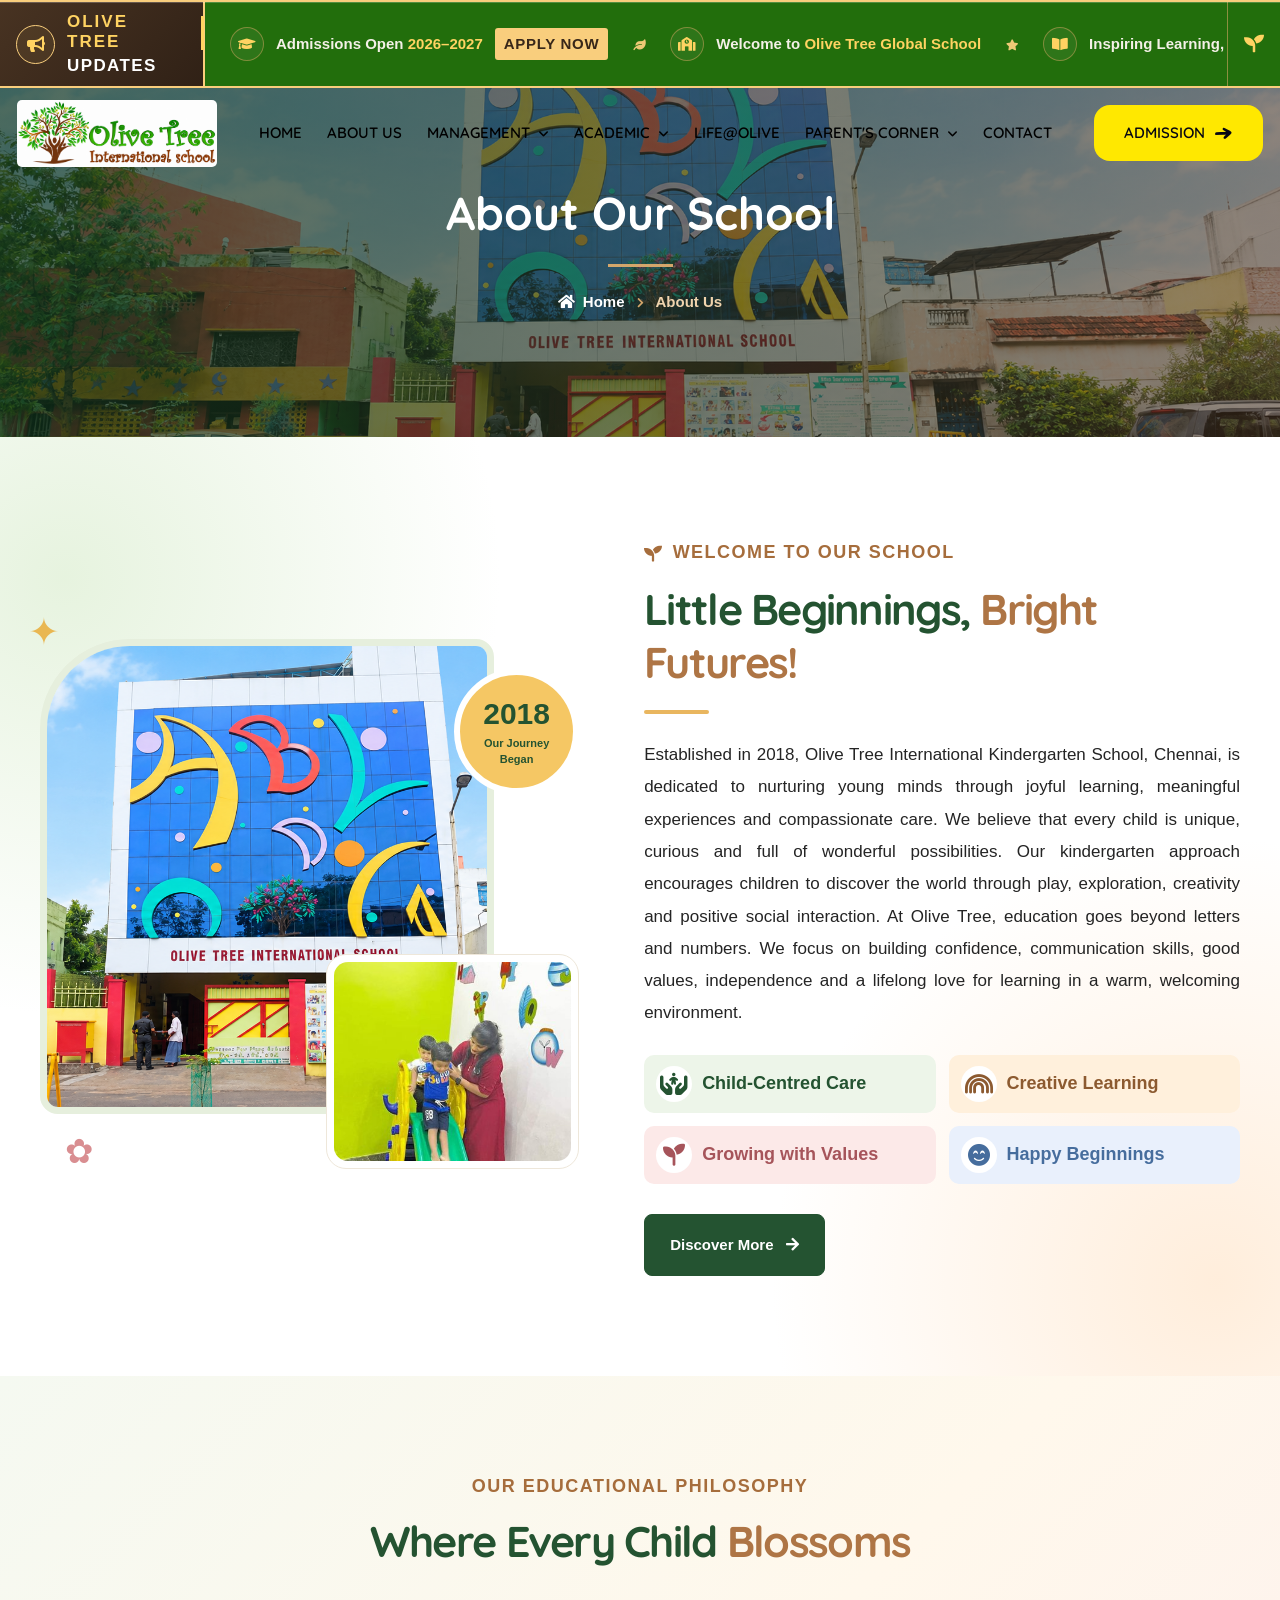
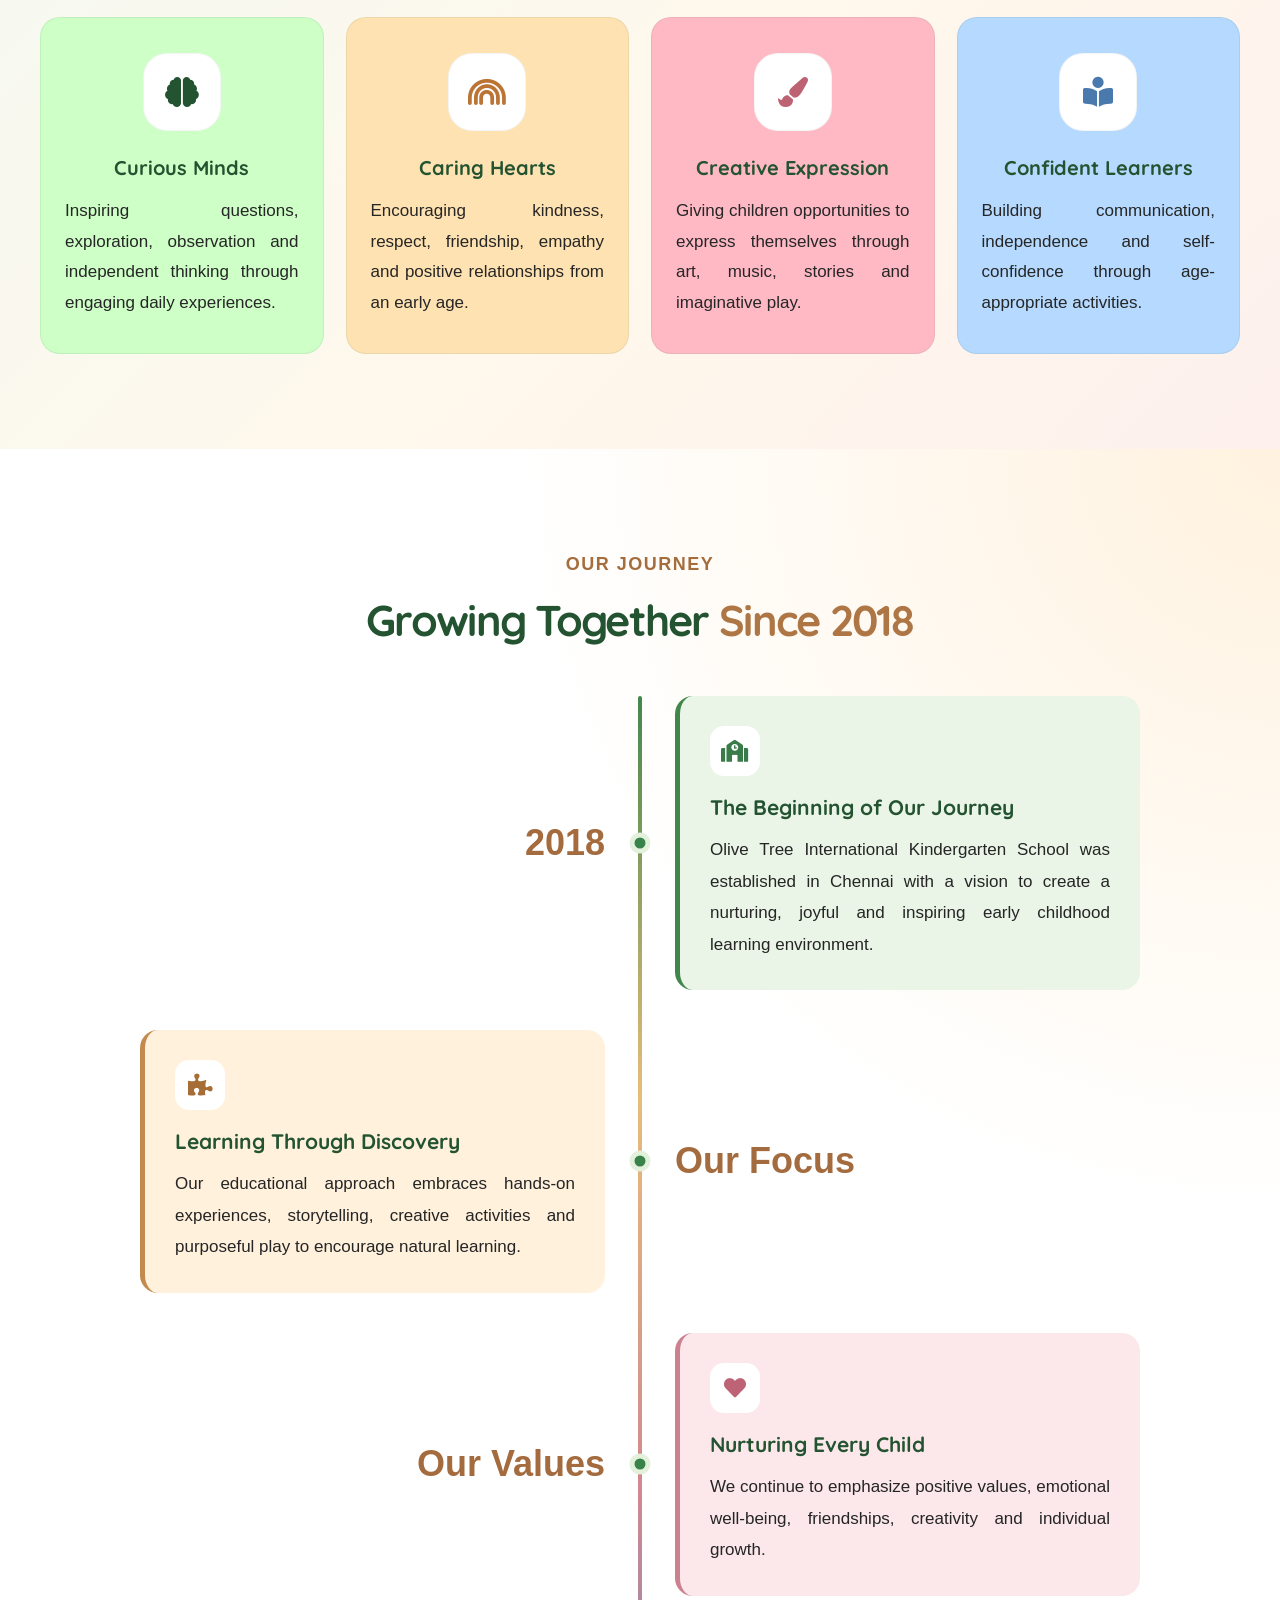
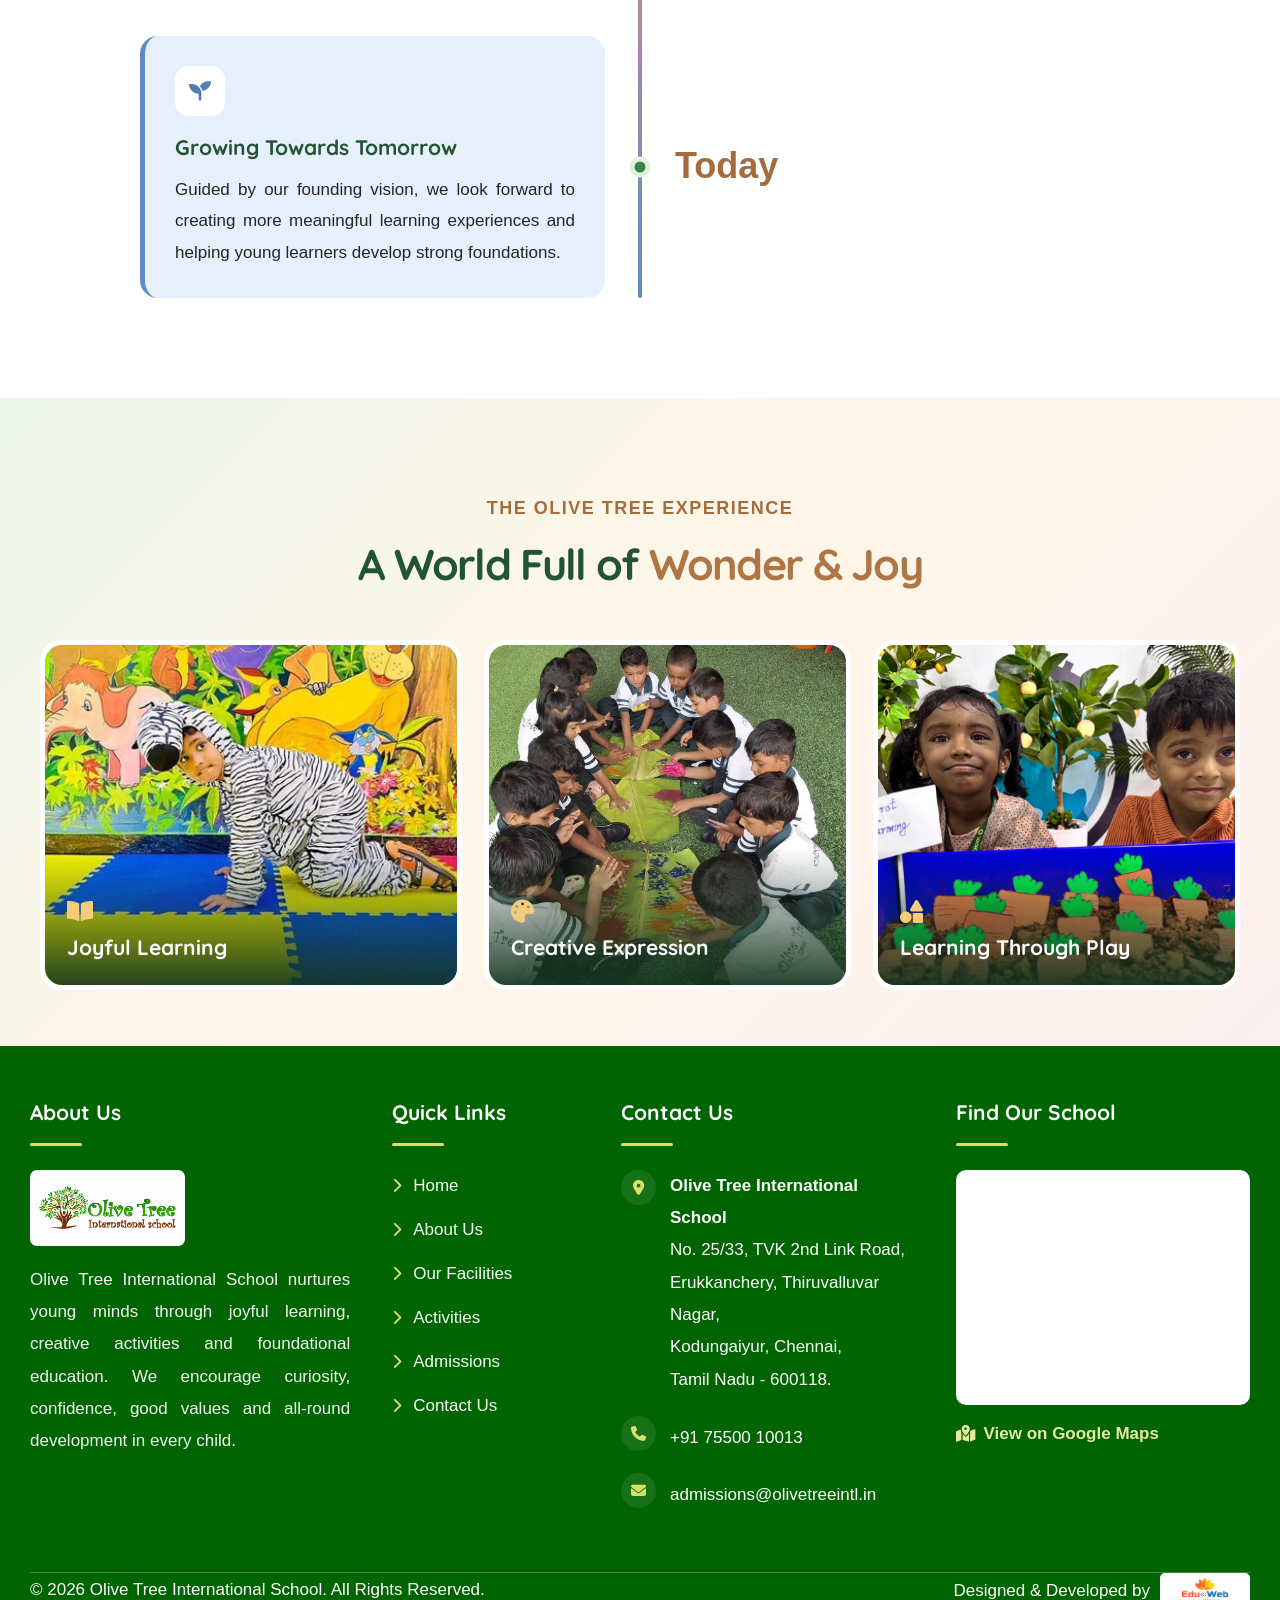
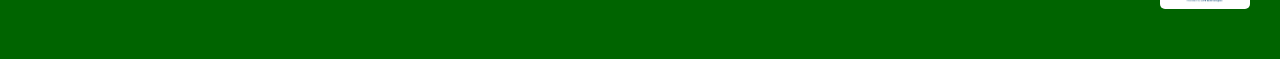
==== commit 84828235: "colorgreen" ====
--- a/about.html
+++ b/about.html
@@ -248,111 +248,73 @@
             </div>
 
         </section>
-        <div class="container">
+               <div class="container">
             <div class="header-main">
                 <div class="header-left">
                     <a href="index.html" class="header-logo">
                         <img src="assets/images/gallery1/logo.jpeg" alt="img" 
-                        >
+                    >
                     </a>
 
 
                 </div>
                 <div class="mean__menu-wrapper">
                     <div class="main-menu">
-                
-<nav id="mobile-menu" aria-label="Main Navigation" style="background-color: 
-rgb(255, 255, 255);padding:0px 12px;border-radius: 5px;">
+   <nav id="mobile-menu" aria-label="Main Navigation">
     <ul>
-        <!-- HOME -->
         <li>
             <a href="index.html">HOME</a>
         </li>
 
-        <!-- ABOUT US -->
         <li>
             <a href="about.html">ABOUT US</a>
         </li>
 
         <!-- MANAGEMENT -->
         <li class="has-dropdown">
-            <a href="#" class="dropdown-toggle"
-               aria-expanded="false">
+            <a href="javascript:void(0);" aria-expanded="false">
                 MANAGEMENT
+                <i class="fa-solid fa-angle-down menu-arrow"></i>
             </a>
 
             <ul class="submenu">
-                <li>
-                    <a href="chairman-message.html">
-                        Chairman's Message
-                    </a>
-                </li>
-                <li>
-                    <a href="ceo.html">CEO's Message</a>
-                </li>
-                <li>
-                    <a href="correspondent.html">
-                        Correspondent's Message
-                    </a>
-                </li>
+                <li><a href="chairman-message.html">Chairman's Message</a></li>
+                <li><a href="ceo.html">CEO's Message</a></li>
+                <li><a href="correspondent.html">Correspondent's Message</a></li>
             </ul>
         </li>
 
         <!-- ACADEMIC -->
         <li class="has-dropdown">
-            <a href="#" class="dropdown-toggle"
-               aria-expanded="false">
+            <a href="javascript:void(0);" aria-expanded="false">
                 ACADEMIC
+                <i class="fa-solid fa-angle-down menu-arrow"></i>
             </a>
 
             <ul class="submenu">
-                <li>
-                    <a href="lkg.html">
-                        Lower Kindergarten (LKG)
-                    </a>
-                </li>
-                <li>
-                    <a href="ukg.html">
-                        Upper Kindergarten (UKG)
-                    </a>
-                </li>
-                <li>
-                    <a href="teaching-methodology.html">
-                        Teaching Methodology
-                    </a>
-                </li>
+                <li><a href="lkg.html">Lower Kindergarten (LKG)</a></li>
+                <li><a href="ukg.html">Upper Kindergarten (UKG)</a></li>
+                <li><a href="teaching-methodology.html">Teaching Methodology</a></li>
             </ul>
         </li>
 
-        <!-- LIFE AT OLIVE -->
         <li>
-            <a href="life-at-olive.html">
-                LIFE@OLIVE
-            </a>
+            <a href="life-at-olive.html">LIFE@OLIVE</a>
         </li>
 
         <!-- PARENT'S CORNER -->
         <li class="has-dropdown">
-            <a href="#" class="dropdown-toggle"
-               aria-expanded="false">
+            <a href="javascript:void(0);" aria-expanded="false">
                 PARENT'S CORNER
+                <i class="fa-solid fa-angle-down menu-arrow"></i>
             </a>
 
             <ul class="submenu">
-                <li>
-                    <a href="parent-guidelines.html">
-                        Parent Guidelines
-                    </a>
-                </li>
-                <li>
-                    <a href="school-discipline.html">
-                        School Discipline
-                    </a>
-                </li>
+                <li><a href="parent-guidelines.html">Parent Guidelines</a></li>
+                <li><a href="school-discipline.html">School Discipline</a></li>
             </ul>
         </li>
 
-        <!-- CONTACT -->
         <li>
             <a href="contact.html">CONTACT</a>
         </li>
--- a/assets/css/inner.css
+++ b/assets/css/inner.css
@@ -525,7 +525,7 @@
 }
 
 .oti-value-card:nth-child(1) {
-    background: #acffa1;
+    background: #cdffc6;
 }
 
 .oti-value-card:nth-child(2) {
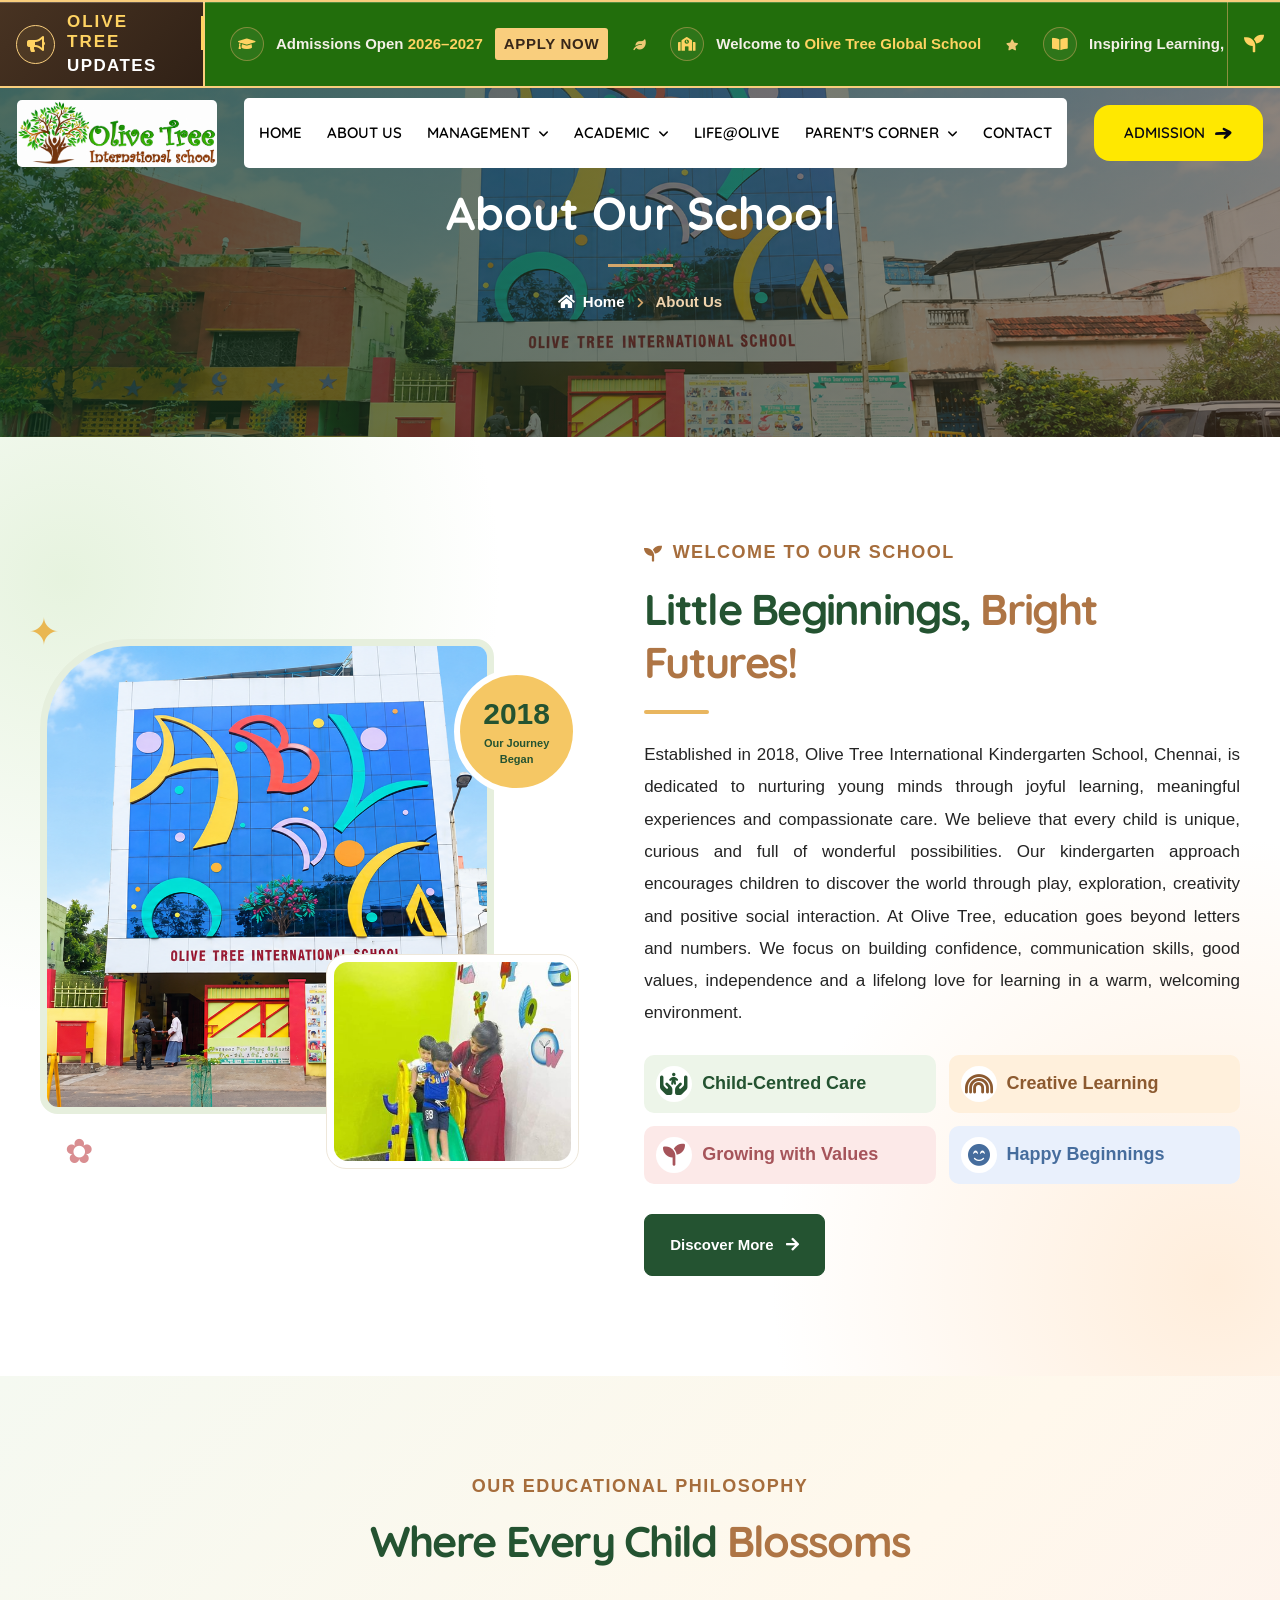
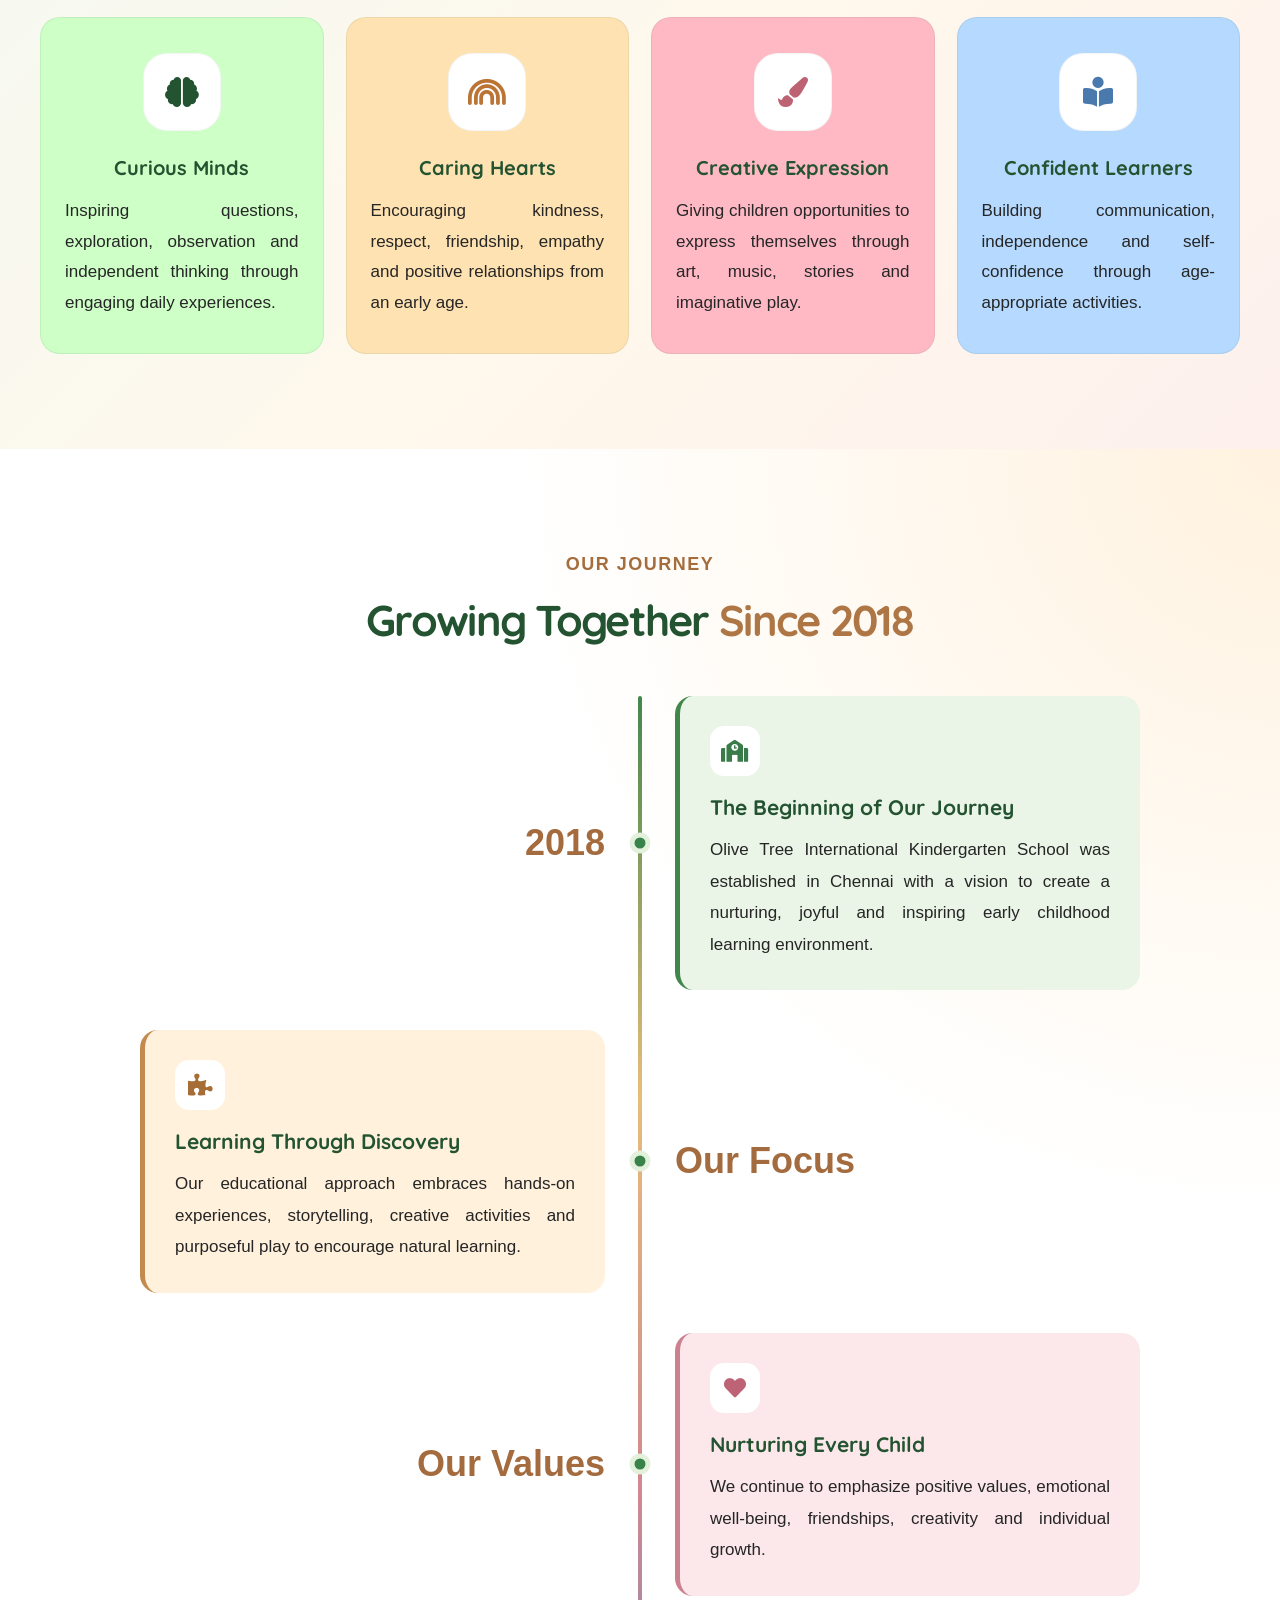
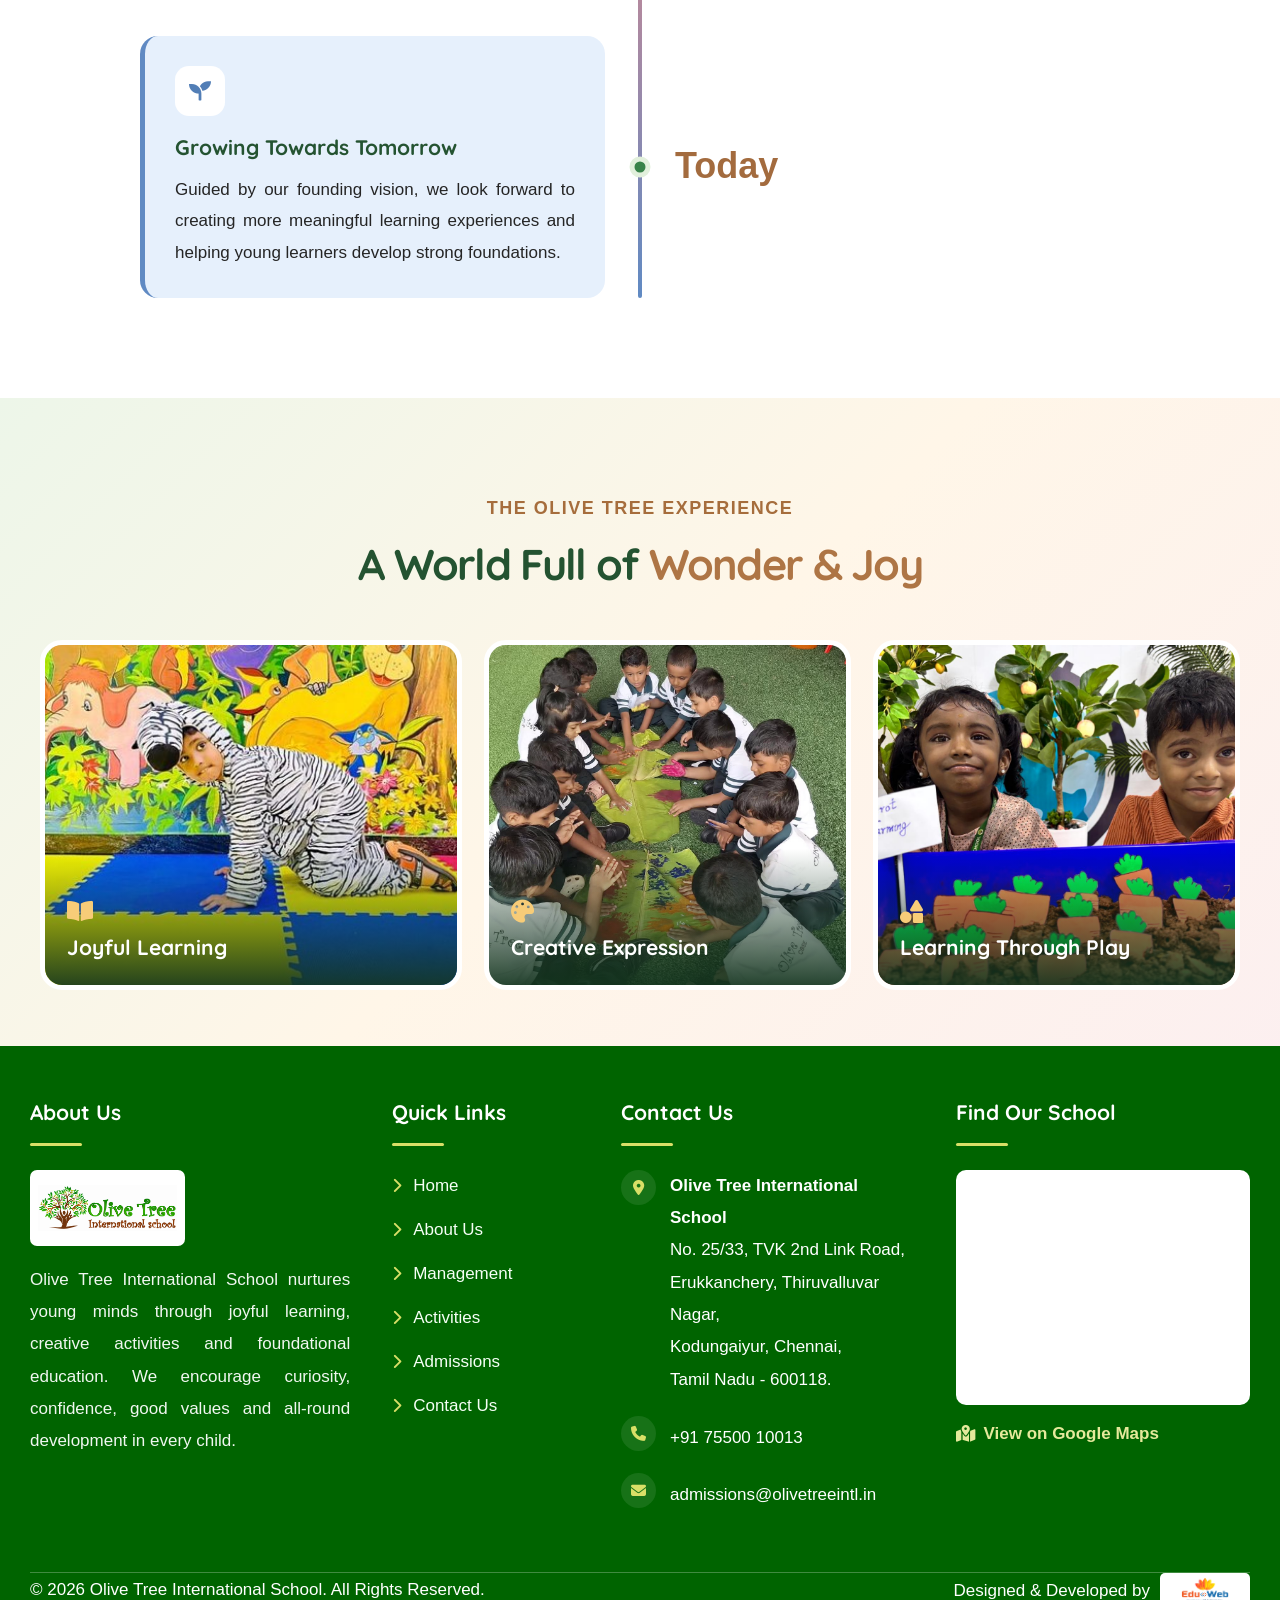
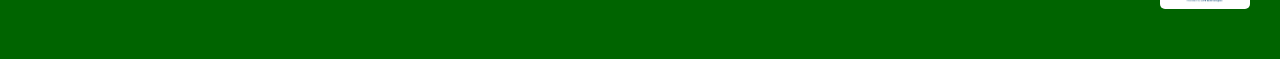
==== commit 36036444: "final" ====
--- a/about.html
+++ b/about.html
@@ -74,7 +74,7 @@
                         <a href="javascript:void(0)"><i class="fab fa-linkedin-in"></i></a>
                     </div>
 
-                    <a href="contact.html" class="theme-btn">Start Learning <i class="icon-arrow-icon"></i></a>
+                    <a href="admission.html" class="theme-btn">Admission<i class="icon-arrow-icon"></i></a>
                 </div>
             </div>
         </div>
@@ -260,7 +260,8 @@
                 </div>
                 <div class="mean__menu-wrapper">
                     <div class="main-menu">
-   <nav id="mobile-menu" aria-label="Main Navigation">
+   <nav id="mobile-menu" aria-label="Main Navigation" style="background-color:
+    white;padding: 0px 15px;border-radius: 5px;">
     <ul>
         <li>
             <a href="index.html">HOME</a>
@@ -767,7 +768,7 @@
             </p>
         </div>
 
-        <!-- QUICK LINKS -->
+             <!-- QUICK LINKS -->
         <div class="ot-footer-column ot-footer-links">
             <h3>Quick Links</h3>
             <span class="ot-footer-line"></span>
@@ -775,13 +776,12 @@
             <ul>
                 <li><a href="index.html">Home</a></li>
                 <li><a href="about.html">About Us</a></li>
-                <li><a href="facilities.html">Our Facilities</a></li>
-                <li><a href="activities.html">Activities</a></li>
+                <li><a href="chairman-message.html">Management</a></li>
+                <li><a href="teaching-methodology.html">Activities</a></li>
                 <li><a href="admission.html">Admissions</a></li>
                 <li><a href="contact.html">Contact Us</a></li>
             </ul>
         </div>
-
         <!-- CONTACT DETAILS -->
         <div class="ot-footer-column ot-footer-contact">
             <h3>Contact Us</h3>
--- a/assets/css/inner.css
+++ b/assets/css/inner.css
@@ -3302,7 +3302,7 @@
     display: inline-block;
     margin-bottom: 14px;
     color: darkgreen;
-    font-size: 13px;
+    font-size: 17px;
     font-weight: 800;
     letter-spacing: 2px;
 }
@@ -3774,7 +3774,7 @@
 
     .ot-methodology-label,
     .ot-methodology-heading > span {
-        font-size: 11px;
+        font-size: 17px;
         letter-spacing: 1.5px;
     }
 
